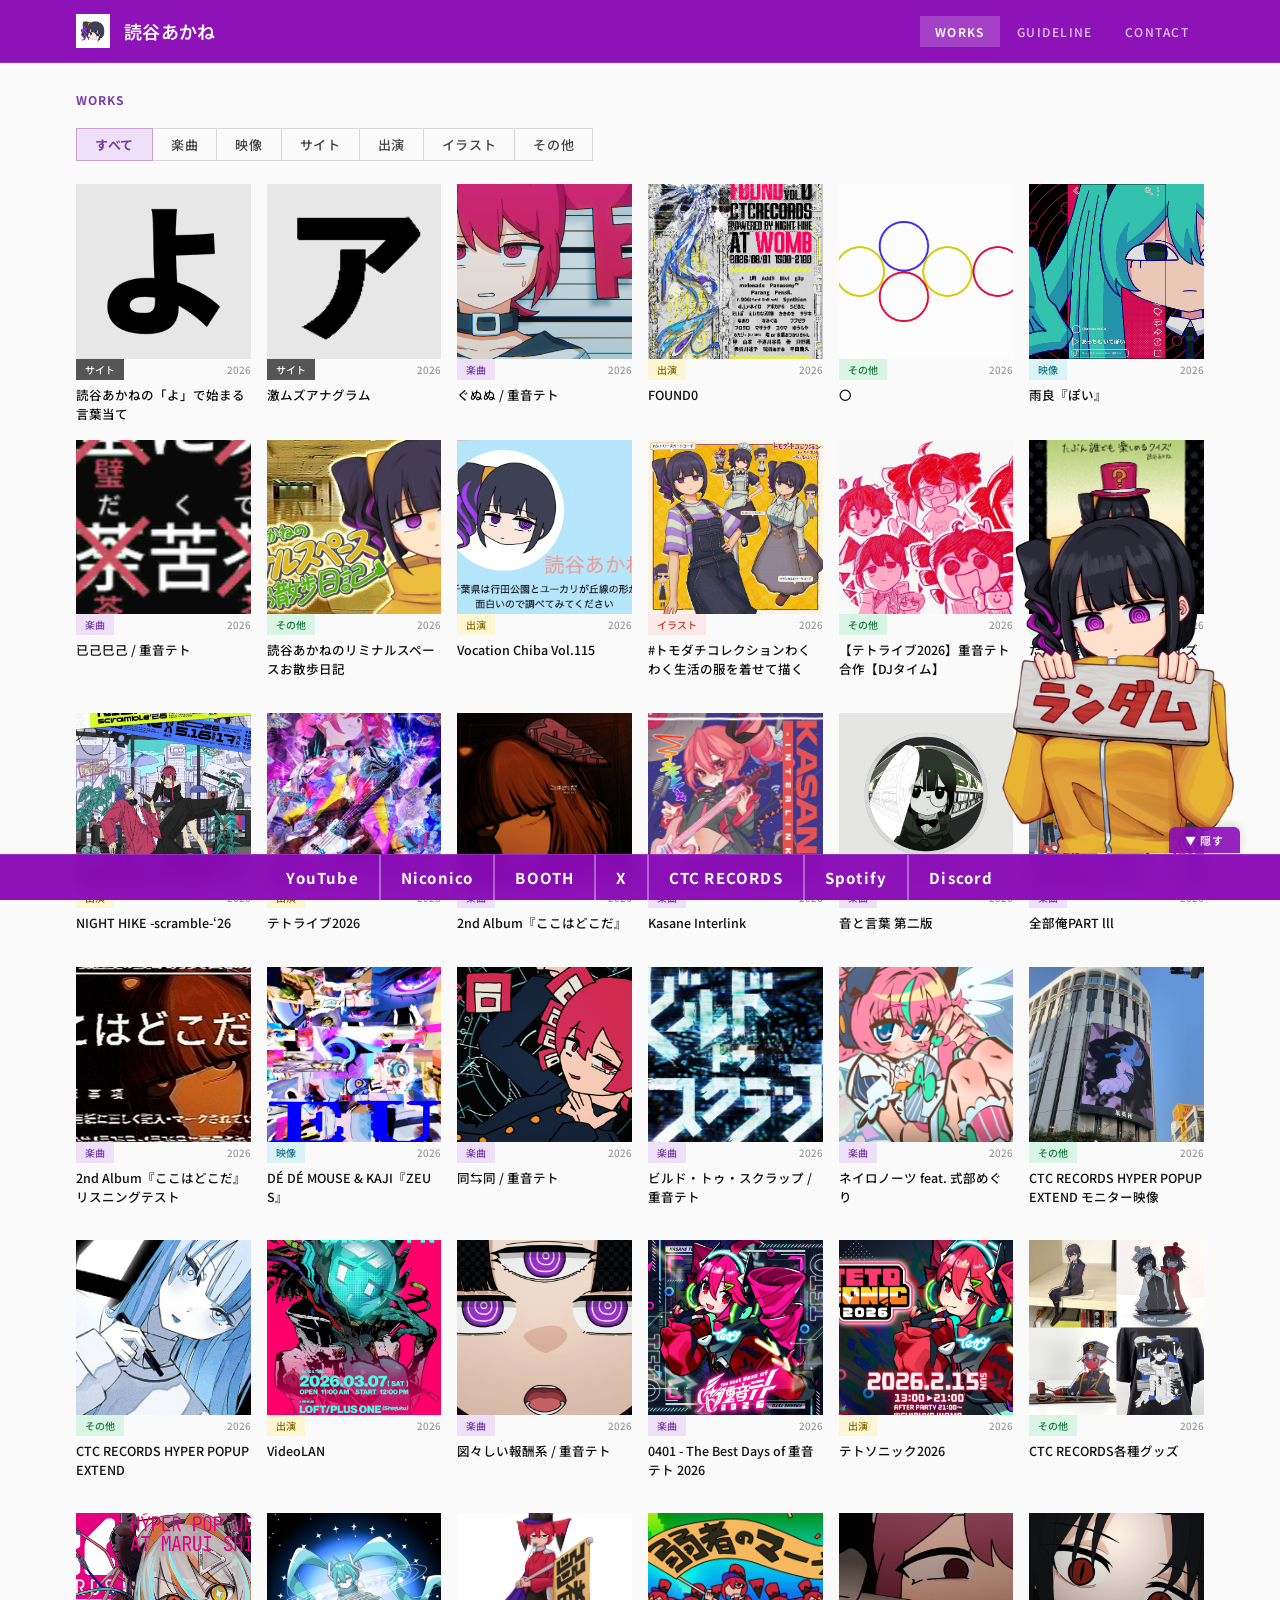
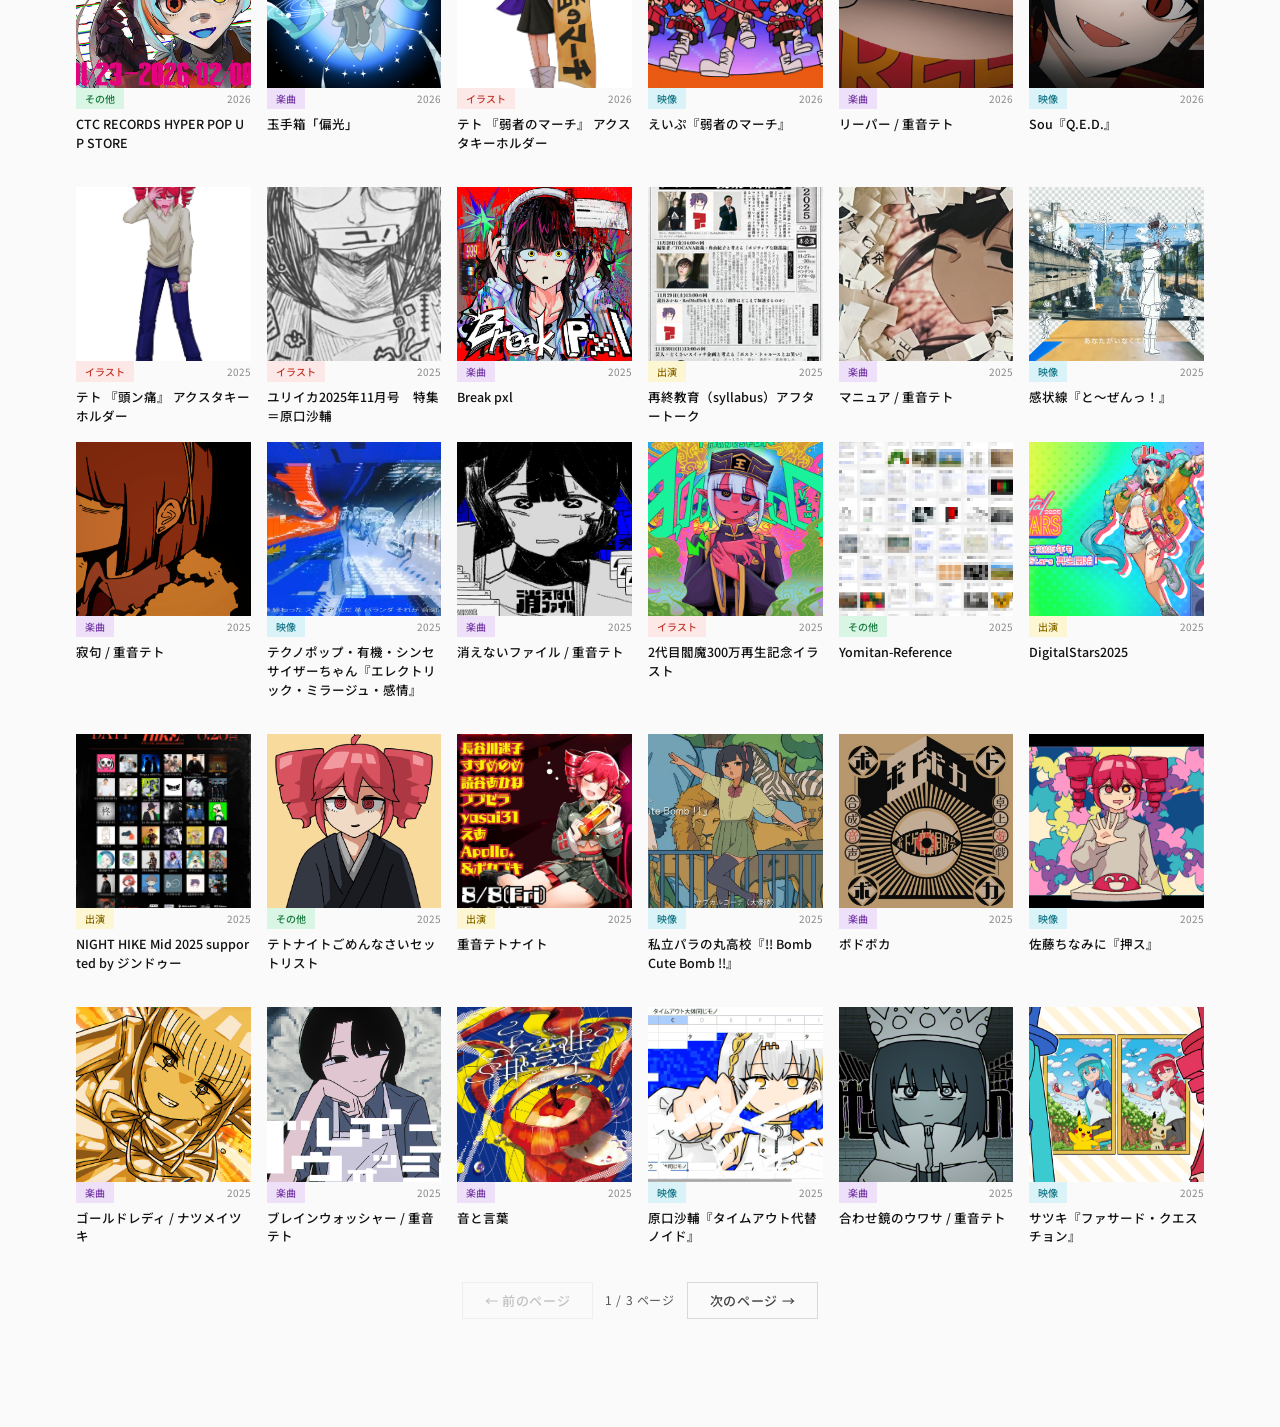
==== index.html @ 0e1380aa "Add files via upload" ====
<!DOCTYPE html>
<html lang="ja">
<head>
  <meta charset="UTF-8">
  <meta name="viewport" content="width=device-width, initial-scale=1.0">
  <title>読谷あかね</title>
  <meta name="description" content="読谷あかねのHPサイト">
  <meta name="theme-color" content="#c9a0d4">
  <!-- OGP -->
  <meta property="og:title" content="読谷あかね">
  <meta property="og:description" content="読谷あかねのHPサイト">
  <meta property="og:image" content="https://yomitanakane.com/images/Icon.png">
  <meta property="og:type" content="website">
  <meta property="og:url" content="https://yomitanakane.com">
  <meta property="og:site_name" content="読谷あかね">
  <!-- Twitter Card -->
  <meta name="twitter:card" content="summary">
  <meta name="twitter:title" content="読谷あかね">
  <meta name="twitter:description" content="読谷あかねのHPサイト">
  <meta name="twitter:image" content="https://yomitanakane.com/images/Icon.png">
  <!-- Favicon -->
  <link rel="icon" type="image/png" href="images/Icon.png">
  <link rel="apple-touch-icon" href="images/Icon.png">
  <link href="https://fonts.googleapis.com/css2?family=Noto+Sans+JP:wght@300;400;500;700&display=swap" rel="stylesheet">
  <style>
    :root {
      --bg: #fafafa;
      --fg: #111111;
      --mid: #555;
      --soft: #d8d8d8;
      --accent: #c9a0d4;
      --tag-bg: #ede0f8;
      --tag-fg: #7a3ea8;
      /* タグ色：音楽系 */
      --tag-music-bg: #daf3f8;
      --tag-music-fg: #1a7a8a;
      /* タグ色：出演 */
      --tag-appear-bg: #fdf6d3;
      --tag-appear-fg: #8a6b00;
      /* タグ色：その他 */
      --tag-other-bg: #d9f5e3;
      --tag-other-fg: #1a7a40;
      /* タグ色：イラスト */
      --tag-illust-bg: #fde8e8;
      --tag-illust-fg: #c0392b;
      /* タグ色：サイト（暗いグレー） */
      --tag-site-bg: #555555;
      --tag-site-fg: #ffffff;
      --card-w: 160px;
      --nav-h: 62px;
      /* ナビ内の左パディング＋アイコン幅＋gap で「読谷あかね」テキストが始まる位置 */
      --nav-pad: 36px;
      --nav-icon-w: 34px;
      --nav-gap: 14px;
      /* static-page の左インデント = nav-pad + icon + gap */
      --content-indent: calc(var(--nav-pad) + var(--nav-icon-w) + var(--nav-gap));
    }

    *, *::before, *::after { box-sizing: border-box; margin: 0; padding: 0; }
    html { scroll-behavior: smooth; }

    body {
      background: var(--bg);
      color: var(--fg);
      font-family: 'Noto Sans JP', sans-serif;
      font-weight: 400;
      line-height: 1.7;
      overflow-x: hidden;
    }

    /* ========== ナビゲーション ========== */
    nav {
      position: fixed;
      top: 0; left: 0; right: 0;
      background: rgba(138,12,183,0.97);
      backdrop-filter: blur(10px);
      -webkit-backdrop-filter: blur(10px);
      z-index: 300;
      border-bottom: 1px solid rgba(255,255,255,0.12);
    }
    .nav-inner {
      max-width: 1200px;
      margin: 0 auto;
      padding: 0 var(--nav-pad);
      height: var(--nav-h);
      display: flex;
      align-items: center;
      justify-content: space-between;
    }
    .nav-left {
      display: flex;
      align-items: center;
      gap: var(--nav-gap);
    }
    .nav-icon {
      width: var(--nav-icon-w);
      height: var(--nav-icon-w);
      border-radius: 0;
      overflow: hidden;
      background: rgba(255,255,255,0.2);
      display: flex;
      align-items: center;
      justify-content: center;
      flex-shrink: 0;
    }
    .nav-icon img { width: 100%; height: 100%; object-fit: cover; }
    .nav-icon-placeholder { width: 18px; height: 18px; opacity: 0.6; }
    .site-name {
      font-size: 18px;
      font-weight: 600;
      letter-spacing: 0.02em;
      color: #fff;
    }
    .nav-links { display: flex; gap: 2px; }
    .nav-link {
      font-size: 12px;
      font-weight: 500;
      letter-spacing: 0.12em;
      color: rgba(255,255,255,0.75);
      padding: 7px 15px;
      border-radius: 0;
      transition: all 0.2s;
      cursor: pointer;
      background: none;
      border: none;
      font-family: 'Noto Sans JP', sans-serif;
    }
    .nav-link:hover { color: #fff; background: rgba(255,255,255,0.15); }
    .nav-link.active { color: #fff; background: rgba(255,255,255,0.2); font-weight: 600; }

    /* ========== ページ共通 ========== */
    .page {
      display: none;
      opacity: 0;
      transform: translateY(10px);
      transition: opacity 0.3s ease, transform 0.3s ease;
    }
    .page.active { display: block; }
    .page.visible { opacity: 1; transform: translateY(0); }

    /* ========== ヘッダー ========== */
    header {
      padding: calc(var(--nav-h) + 34px) var(--nav-pad) 0;
      max-width: 1200px;
      margin: 0 auto;
      opacity: 0;
      animation: fadeUp 0.7s ease 0.1s forwards;
    }

    /* ========== SNSリンク固定フッター ========== */
    .social-footer {
      position: fixed;
      bottom: 0; left: 0; right: 0;
      z-index: 400;
      background: rgba(138,12,183,0.97);
      backdrop-filter: blur(8px);
      -webkit-backdrop-filter: blur(8px);
      border-top: 1px solid rgba(255,255,255,0.12);
      display: flex;
      align-items: stretch;
      justify-content: center;
      flex-wrap: wrap;
      min-height: 42px;
    }
    .social-link {
      position: relative;
      display: flex;
      align-items: center;
      font-size: 15px;
      font-weight: 700;
      letter-spacing: 0.08em;
      color: #fff;
      text-decoration: none;
      padding: 10px 20px;
      transition: background 0.15s, color 0.15s;
      border-right: 2px solid rgba(255,255,255,0.35);
      white-space: nowrap;
    }
    .social-link:last-child { border-right: none; }
    .social-link:hover {
      background: var(--tag-fg);
      color: #fff;
    }

    /* SNSツールチップ（上向き） */
    .social-link .sns-tooltip {
      position: absolute;
      bottom: calc(100% + 6px);
      left: 50%;
      transform: translateX(-50%);
      background: #111;
      color: #fff;
      font-size: 11px;
      font-weight: 400;
      letter-spacing: 0.04em;
      white-space: nowrap;
      padding: 5px 10px;
      border-radius: 0;
      pointer-events: none;
      opacity: 0;
      transition: opacity 0.15s;
      z-index: 600;
      line-height: 1.5;
      text-align: center;
    }
    .social-link:hover .sns-tooltip { opacity: 1; }

    /* ========== メイン ========== */
    main {
      max-width: 1200px;
      margin: 0 auto;
      padding: calc(var(--nav-h) + 28px) var(--nav-pad) 100px;
    }

    /* ========== WORKSラベル ========== */
    .works-label {
      font-size: 12px;
      font-weight: 700;
      letter-spacing: 0.08em;
      color: var(--tag-fg);
      margin-bottom: 18px;
      opacity: 0;
      animation: fadeUp 0.35s ease 0.05s forwards;
    }

    /* ========== フィルター ========== */
    .filter-bar {
      display: flex;
      margin-bottom: 24px;
      flex-wrap: wrap;
      opacity: 0;
      animation: fadeUp 0.35s ease 0.12s forwards;
    }
    .filter-btn {
      font-family: 'Noto Sans JP', sans-serif;
      font-size: 13px;
      font-weight: 500;
      letter-spacing: 0.05em;
      padding: 6px 18px;
      border-radius: 0;
      border: 1px solid var(--soft);
      /* 隣接ボタンと枠線を1pxで共有してくっつける */
      margin: 0 -1px -1px 0;
      position: relative;
      background: transparent;
      color: #444;
      cursor: pointer;
      transition: all 0.2s;
    }
    .filter-btn:hover { border-color: var(--accent); color: var(--fg); z-index: 1; }
    .filter-btn.active {
      background: var(--tag-bg);
      border-color: var(--accent);
      color: var(--tag-fg);
      font-weight: 700;
      z-index: 1;
    }

    /* ========== グリッド ========== */
    .works-grid {
      display: grid;
      grid-template-columns: repeat(auto-fill, minmax(var(--card-w), 1fr));
      gap: 16px;
    }

    /* ========== カード ========== */
    .work-card {
      display: flex;
      flex-direction: column;
      text-decoration: none;
      color: inherit;
      cursor: pointer;
      position: relative;
      opacity: 0;
      animation: cardFadeUp 0.35s ease forwards;
    }
    @keyframes cardFadeUp {
      from { opacity: 0; transform: translateY(10px); }
      to   { opacity: 1; transform: translateY(0); }
    }
    .thumb-wrap {
      border-radius: 0;
      overflow: hidden;
      aspect-ratio: 1 / 1;
      position: relative;
      background: #ede9f2;
      /* 下端・左端を固定して拡大し、直下のタグとの接点がずれないようにする */
      transform-origin: bottom left;
      transition: transform 0.3s cubic-bezier(0.34,1.56,0.64,1);
    }
    .work-card:hover .thumb-wrap {
      transform: scale(1.02);
    }
    .thumb-img { position: absolute; inset: 0; width: 100%; height: 100%; object-fit: cover; }
    .thumb-placeholder { position: absolute; inset: 0; display: flex; align-items: center; justify-content: center; }
    .thumb-placeholder svg { width: 22px; height: 22px; opacity: 0.2; }

    .c1{background:#f0eaf6;} .c2{background:#eaf0f5;} .c3{background:#f5f0ea;}
    .c4{background:#eaf5ee;} .c5{background:#f5eaee;} .c6{background:#eaeaf5;}

    .work-info { padding: 0; }
    .work-title {
      font-size: 12.5px;
      font-weight: 500;
      color: var(--fg);
      white-space: normal;
      overflow: visible;
      word-break: break-all;
      overflow-wrap: break-word;
      line-height: 1.5;
      margin-top: 6px;
    }
    .work-bottom { display: flex; align-items: center; justify-content: space-between; }
    .work-tag {
      font-size: 10px;
      font-weight: 500;
      color: var(--tag-fg);
      background: var(--tag-bg);
      padding: 2px 9px;
      border-radius: 0;
    }
    .work-year { font-size: 10px; color: #888; }

    /* タグ別カラー */
    .work-tag[data-tag="映像"] { color: var(--tag-music-fg); background: var(--tag-music-bg); }
    .work-tag[data-tag="出演"] { color: var(--tag-appear-fg); background: var(--tag-appear-bg); }
    .work-tag[data-tag="その他"] { color: var(--tag-other-fg); background: var(--tag-other-bg); }
    .work-tag[data-tag="イラスト"] { color: var(--tag-illust-fg); background: var(--tag-illust-bg); }
    .work-tag[data-tag="サイト"] { color: var(--tag-site-fg); background: var(--tag-site-bg); }

    /* フィルターボタンホバー */
    .filter-btn[data-filter="楽曲"]:hover { border-color: var(--accent); color: var(--tag-fg); }
    .filter-btn[data-filter="映像"]:hover { border-color: #7bd0de; color: var(--tag-music-fg); }
    .filter-btn[data-filter="出演"]:hover { border-color: #e0c840; color: var(--tag-appear-fg); }
    .filter-btn[data-filter="その他"]:hover { border-color: #5fc878; color: var(--tag-other-fg); }
    .filter-btn[data-filter="イラスト"]:hover { border-color: #e57373; color: var(--tag-illust-fg); }
    .filter-btn[data-filter="サイト"]:hover { border-color: var(--tag-site-bg); color: var(--tag-site-bg); }

    /* フィルターボタンアクティブ */
    .filter-btn.active[data-filter="映像"] { background: var(--tag-music-bg); border-color: #7bd0de; color: var(--tag-music-fg); }
    .filter-btn.active[data-filter="出演"] { background: var(--tag-appear-bg); border-color: #e0c840; color: var(--tag-appear-fg); }
    .filter-btn.active[data-filter="その他"] { background: var(--tag-other-bg); border-color: #5fc878; color: var(--tag-other-fg); }
    .filter-btn.active[data-filter="イラスト"] { background: var(--tag-illust-bg); border-color: #e57373; color: var(--tag-illust-fg); }
    .filter-btn.active[data-filter="サイト"] { background: var(--tag-site-bg); border-color: var(--tag-site-bg); color: var(--tag-site-fg); }

    /* ========== 詳細パネル（ホバー） ========== */
    .detail-panel {
      position: fixed;
      z-index: 500;
      width: 280px;
      background: #3a3a3a;
      border-radius: 0;
      padding: 14px 16px;
      pointer-events: none;
      opacity: 0;
      transition: opacity 0.18s ease;
      box-shadow: 0 8px 28px rgba(0,0,0,0.22);
      left: -9999px; top: -9999px;
    }
    .detail-panel.visible { opacity: 1; }
    .detail-section-label { font-size: 9.5px; font-weight: 700; letter-spacing: 0.18em; color: var(--accent); margin-bottom: 4px; margin-top: 10px; text-transform: uppercase; }
    .detail-section-label:first-child { margin-top: 0; }
    .detail-text { font-size: 12px; font-weight: 400; color: rgba(255,255,255,0.88); line-height: 1.65; }

    /* ========== カード内ホバー詳細 ========== */
    .card-detail-box {
      font-size: 11px; color: #fff; background: #2e2e2e; border-radius: 0; padding: 8px 10px 10px; line-height: 1.6;
      opacity: 0; max-height: 0; overflow: hidden; transition: opacity 0.2s ease, max-height 0.2s ease, padding 0.2s ease; text-align: left;
    }
    .work-card:hover .card-detail-box { opacity: 1; max-height: 200px; padding: 8px 10px 10px; }
    .card-detail-box .cdl { font-size: 9px; font-weight: 700; letter-spacing: 0.18em; color: var(--accent); text-transform: uppercase; margin-bottom: 2px; margin-top: 7px; }
    .card-detail-box .cdl:first-child { margin-top: 0; }
    .card-detail-box .cdt { font-size: 11px; color: rgba(255,255,255,0.85); }

    .static-page {
      max-width: 1200px; margin: 0 auto; padding: calc(var(--nav-h) + 34px) var(--nav-pad) 100px var(--content-indent);
    }
    #contact-content { padding-bottom: 280px; }
    .static-page h2 { font-size: 12px; font-weight: 700; letter-spacing: 0.08em; color: var(--tag-fg); margin-bottom: 36px; }
    #guideline-content > h2 { margin-bottom: 16px; }
    .static-page p { font-size: 15px; font-weight: 400; line-height: 1.65; color: var(--fg); margin-bottom: 10px; }
    .static-page a { color: var(--tag-fg); text-decoration: none; border-bottom: 1px solid var(--accent); transition: opacity 0.2s; }
    .static-page a:hover { opacity: 0.7; }
    .contact-row { display: flex; align-items: baseline; gap: 20px; margin-bottom: 12px; }
    .contact-row.profile-line { margin-bottom: 3px; }
    .contact-label { font-size: 12px; font-weight: 600; letter-spacing: 0.1em; color: var(--mid); min-width: 72px; }
    .contact-value { font-size: 15px; font-weight: 400; color: var(--fg); }
    .contact-note {
      font-size: 11.5px;
      font-weight: 400;
      line-height: 1.6;
      color: var(--mid);
      margin: -6px 0 0 92px;
    }

    /* ========== CONTACT 四角枠ボックス ========== */
    .contact-box {
      border: 1px solid var(--soft);
      background: #fff;
      margin-bottom: 28px;
    }
    .contact-box-body { padding: 22px 24px; }
    .contact-box-body .contact-row:last-child,
    .contact-box-body .contact-note:last-child { margin-bottom: 0; }

    /* ========== CONTACT インフォ・アコーディオン（ボックス下部に接続） ========== */
    .contact-info-accordion { display: flex; flex-direction: column; }
    .contact-info-details { border-top: 1px solid var(--soft); }
    .contact-info-summary {
      display: flex;
      align-items: center;
      justify-content: space-between;
      width: 100%;
      font-family: 'Noto Sans JP', sans-serif;
      font-size: 12px;
      font-weight: 600;
      letter-spacing: 0.02em;
      color: var(--tag-fg);
      background: var(--tag-bg);
      padding: 11px 24px;
      cursor: pointer;
      user-select: none;
      list-style: none;
      transition: background 0.15s, color 0.15s;
    }
    .contact-info-summary::-webkit-details-marker { display: none; }
    .contact-info-summary::after {
      content: "▼";
      font-size: 9px;
      margin-left: 12px;
      flex-shrink: 0;
      transition: transform 0.2s;
    }
    .contact-info-details[open] .contact-info-summary::after { transform: rotate(180deg); }
    .contact-info-summary:hover { background: var(--accent); color: #fff; }
    .contact-info-body {
      font-size: 13.5px;
      font-weight: 400;
      line-height: 1.8;
      color: var(--fg);
      padding: 16px 24px;
      background: #faf7fd;
    }

    /* ========== ページネーション ========== */
    .pagination { display: flex; justify-content: center; align-items: center; gap: 12px; margin-top: 36px; padding-bottom: 8px; opacity: 0; transition: opacity 0.3s ease; }
    .pagination.visible { opacity: 1; }
    .page-btn { font-family: 'Noto Sans JP', sans-serif; font-size: 13px; font-weight: 500; letter-spacing: 0.05em; padding: 8px 22px; border-radius: 0; border: 1px solid var(--soft); background: transparent; color: #444; cursor: pointer; transition: all 0.2s; }
    .page-btn:hover { border-color: var(--accent); color: var(--fg); background: var(--tag-bg); }
    .page-btn:disabled { opacity: 0.3; cursor: default; pointer-events: none; }
    .page-btn.current { background: var(--tag-bg); border-color: var(--accent); color: var(--tag-fg); font-weight: 700; }
    .page-info { font-size: 12px; color: var(--mid); letter-spacing: 0.05em; }

    /* ========== ガイドライン専用スタイル ========== */
    .gl-hero-text { font-size: 28px; font-weight: 700; line-height: 1.5; color: var(--fg); margin-bottom: 6px; }
    .gl-section { margin-bottom: 28px; }
    .gl-section.gl-box {
      border: 1px solid var(--soft);
      background: #fff;
      padding: 22px 24px;
    }
    .gl-heading { font-size: 16px; font-weight: 700; letter-spacing: 0.04em; color: var(--tag-fg); margin-bottom: 14px; padding-bottom: 8px; border-bottom: 1px solid var(--soft); }
    .gl-body { font-size: 14.5px; font-weight: 400; line-height: 1.65; color: var(--fg); margin-bottom: 6px; }
    .gl-body a { color: var(--tag-fg); text-decoration: none; border-bottom: 1px solid var(--accent); transition: opacity 0.2s; }
    .gl-body a:hover { opacity: 0.7; }
    .gl-forbidden { list-style: none; padding: 0; margin: 0; }
    .gl-forbidden li { font-size: 14.5px; line-height: 1.65; color: var(--fg); padding-left: 1.2em; position: relative; }
    .gl-forbidden li::before { content: "·"; position: absolute; left: 0; color: var(--accent); font-weight: 700; }
    .gl-hashtag-row { display: flex; align-items: center; gap: 10px; margin-top: 14px; flex-wrap: wrap; }
    .gl-tag-chip { display: inline-flex; align-items: center; gap: 6px; background: var(--tag-bg); color: var(--tag-fg); font-size: 13px; font-weight: 600; letter-spacing: 0.04em; padding: 6px 14px; border-radius: 0; text-decoration: none; transition: opacity 0.2s, transform 0.2s; }
    .gl-tag-chip:hover { opacity: 0.8; transform: translateY(-1px); }

    /* Q&A アコーディオン */
    .qa-list { display: flex; flex-direction: column; border: 1px solid var(--soft); }
    .qa-item { border-top: 1px solid var(--soft); }
    .qa-item:first-child { border-top: none; }
    .qa-question { width: 100%; text-align: left; background: none; border: none; font-family: 'Noto Sans JP', sans-serif; font-size: 14px; font-weight: 500; color: var(--fg); padding: 14px 16px; cursor: pointer; display: flex; align-items: flex-start; gap: 10px; transition: background 0.15s; line-height: 1.6; }
    .qa-question:hover { background: #f2ecf8; }
    .qa-question .qa-q-label { font-size: 11px; font-weight: 700; letter-spacing: 0.1em; color: var(--tag-fg); background: var(--tag-bg); padding: 2px 7px; border-radius: 0; flex-shrink: 0; margin-top: 2px; }
    .qa-question .qa-chevron { margin-left: auto; flex-shrink: 0; transition: transform 0.25s ease; color: var(--accent); margin-top: 3px; }
    .qa-item.open .qa-chevron { transform: rotate(180deg); }
    .qa-answer { max-height: 0; overflow: hidden; transition: max-height 0.3s ease, padding 0.25s ease; padding: 0 16px 0 44px; font-size: 14px; line-height: 1.7; color: var(--mid); background: #faf7fd; }
    .qa-item.open .qa-answer { max-height: 200px; padding: 12px 16px 16px 44px; }

    /* ========== アニメーション ========== */
    @keyframes fadeUp {
      from { opacity: 0; transform: translateY(14px); }
      to   { opacity: 1; transform: translateY(0); }
    }

    /* ========== マスコット設計（縮小時も常にバー上に下揃え吸着固定） ========== */
    .mascot-wrap {
      position: fixed;
      right: clamp(10px, 3.5vw, 40px);
      z-index: 350;
      display: flex;
      flex-direction: column;
      align-items: flex-end;
      justify-content: flex-end; /* コンテナ全体を常に下揃えに固定 */
      pointer-events: none;
    }
    #mascot-random, #mascot-funarc, #mascot-yomitan { bottom: 0; }

    /* トグルボタン：前面レイヤー配置 */
    .mascot-toggle-btn {
      position: absolute;
      bottom: 0;
      right: 0;
      z-index: 370;
      pointer-events: auto;
      background: rgba(138, 12, 183, 0.9);
      color: #fff;
      border: none;
      border-radius: 6px 6px 0 0;
      font-family: 'Noto Sans JP', sans-serif;
      font-size: 11px;
      font-weight: 600;
      letter-spacing: 0.08em;
      padding: 5px 16px;
      cursor: pointer;
      transition: background 0.2s, opacity 0.2s;
      box-shadow: 0 -2px 10px rgba(0,0,0,0.15);
      white-space: nowrap;
    }
    .mascot-toggle-btn:hover { background: rgba(138, 12, 183, 1); }

    /* 画像コンテナ：縦方向も下揃えにし、画像縮小時の下隙間を完全に防ぐ */
    .mascot-img-container {
      pointer-events: none;
      position: relative;
      z-index: 15;
      display: flex;
      align-items: flex-end; /* 内部の画像も常に底面に吸着 */
      justify-content: flex-end;
      margin: 0;
      padding-bottom: 0;
    }
    
    /* 無段階伸縮設計（最小値80px） */
    .mascot-img-container img {
      display: block;
      filter: none !important;
      vertical-align: bottom;
      pointer-events: none;
      
      width: auto;
      height: clamp(80px, 42vh, 480px); 
      max-width: clamp(70px, 28vw, 380px);
      aspect-ratio: auto;
      object-fit: contain;
      object-position: bottom right; /* 縮小時も画像下部がコンテナ底面に密着するよう修正 */
    }

    /* マスコット クリック用オーバーレイ（実描画領域に動的に合わせる） */
    .mascot-click-overlay {
      position: fixed;
      z-index: 355;
      cursor: pointer;
      pointer-events: auto;
      background: transparent;
    }

    /* mascot-body：クリッピングコンテナ */
    .mascot-body {
      overflow: hidden;
      display: flex;
      flex-direction: column;
      align-items: flex-end;
      justify-content: flex-end; /* 下揃えを維持 */
      transition: transform 0.4s cubic-bezier(0.25, 1, 0.5, 1), opacity 0.4s ease; /* スライド移動によるアニメーションに変更 */
      transform: translateY(0);
      opacity: 1;
    }
    
    .mascot-wrap.collapsed .mascot-body {
      animation: none !important; /* 折りたたみ時は既存の入場用キーフレームアニメーションを無効化 */
      transform: translateY(100%); /* 画像ごと下方向へスライドアウトさせる演出に修正 */
      opacity: 0;
    }

    /* 初期入場アニメーション */
    @keyframes mascotSlideUp {
      from { transform: translateY(100%); opacity: 0; }
      to   { transform: translateY(0); opacity: 1; }
    }
    .mascot-body.anim-in {
      animation: mascotSlideUp 0.5s cubic-bezier(0.25, 1, 0.5, 1) forwards;
    }

    /* ========== ランダムシャッフルモーダル（1:1かつ一定サイズに統一） ========== */
    #random-modal {
      display: none;
      position: fixed;
      inset: 0;
      z-index: 800;
      align-items: center;
      justify-content: center;
    }
    #random-modal.open { display: flex; }

    #random-backdrop {
      position: absolute;
      inset: 0;
      background: rgba(0,0,0,0.45);
      backdrop-filter: blur(3px);
      -webkit-backdrop-filter: blur(3px);
      cursor: pointer;
    }

    #random-card-wrap {
      position: relative;
      z-index: 1;
      display: flex;
      flex-direction: column;
      align-items: center;
      gap: 16px;
    }

    #random-card {
      background: #fff;
      border-radius: 0;
      overflow: hidden;
      box-shadow: 0 20px 60px rgba(0,0,0,0.25);
      width: min(340px, 88vw);
      pointer-events: auto;
      opacity: 0;
      transform: scale(0.92);
      transition: opacity 0.2s ease, transform 0.2s ease;
    }
    #random-card.revealed {
      opacity: 1;
      transform: scale(1);
    }

    #random-card-inner {
      display: flex;
      flex-direction: column;
    }
    
    /* 演出中・確定時を問わず、領域全体の縦横比を完全に「1:1」かつ「一定サイズ」に固定 */
    #random-card-thumb {
      width: 100%;
      aspect-ratio: 1 / 1;
      overflow: hidden;
      background: #ede9f2;
      position: relative;
    }
    
    /* 演出中の画像・音符マークもすべて1:1のサイズに強制統一 */
    #random-card-thumb img,
    #random-card-thumb .shuffle-placeholder-box {
      width: 100%;
      height: 100%;
      object-fit: cover; /* 縦横比を崩さずトリミングで1:1にフィット */
      border: none;
      display: block;
    }

    #random-open-badge {
      position: absolute;
      top: 10px;
      left: 10px;
      z-index: 5;
      background: rgba(138,12,183,0.85);
      color: #fff;
      font-size: 12px;
      font-weight: 700;
      letter-spacing: 0.08em;
      padding: 5px 12px;
      border-radius: 0;
      text-decoration: none;
      pointer-events: auto;
      transition: background 0.18s;
    }
    #random-open-badge:hover { background: rgba(138,12,183,1); }

    #random-card-info {
      padding: 14px 16px 16px;
    }
    #random-card-title {
      font-size: 15px;
      font-weight: 600;
      color: var(--fg);
      margin-bottom: 8px;
      line-height: 1.5;
    }
    #random-card-meta {
      display: flex;
      align-items: center;
      justify-content: space-between;
    }
    #random-card-tag {
      display: inline-block;
      font-size: 11px;
      font-weight: 600;
      color: var(--tag-fg);
      background: var(--tag-bg);
      padding: 3px 10px;
      border-radius: 0;
      letter-spacing: 0.05em;
    }

    #random-close-btn {
      background: rgba(255,255,255,0.95);
      border: none;
      border-radius: 0;
      padding: 9px 26px;
      font-family: 'Noto Sans JP', sans-serif;
      font-size: 13px;
      font-weight: 600;
      color: var(--mid);
      cursor: pointer;
      letter-spacing: 0.06em;
      transition: background 0.18s, color 0.18s, opacity 0.2s ease;
      box-shadow: 0 4px 12px rgba(0,0,0,0.15);
      opacity: 0;
      pointer-events: none;
    }
    #random-close-btn.visible {
      opacity: 1;
      pointer-events: auto;
    }
    #random-close-btn:hover { background: #fff; color: var(--fg); }

    /* ========== レスポンシブ一般 ========== */
    @media (max-width: 700px) {
      :root {
        --card-w: 130px;
        --nav-pad: 16px;
        --nav-icon-w: 30px;
        --nav-gap: 10px;
      }
      .site-name { font-size: 15px; }
      .nav-link { padding: 5px 10px; font-size: 11px; }
      .detail-panel { width: 220px; }

      /* ① SNSフッター：スマホ時はスクロール可能 + 下部に env(safe-area-inset-bottom) 分の余白 */
      .social-footer {
        justify-content: flex-start;
        overflow-x: auto;
        flex-wrap: nowrap;
        padding-bottom: env(safe-area-inset-bottom, 0px);
      }
      .social-link { font-size: 12px; padding: 12px 13px; }
      .social-link .sns-tooltip { display: none; }

      /* ② GUIDELINE / CONTACT の static-page をスマホ時に中央寄せ */
      .static-page {
        padding-left: var(--nav-pad);
        padding-right: var(--nav-pad);
      }

      /* ③ 全ページ：スクロール下部の余白をスマホではさらに大きめに */
      main        { padding-bottom: 120px; }
      .static-page { padding-bottom: 120px; }
    }
    /* ========== URLsプルダウン ========== */
    .contact-urls-details { margin-top: 28px; }
    .contact-urls-summary {
      font-size: 12px;
      font-weight: 700;
      letter-spacing: 0.08em;
      color: var(--tag-fg);
      cursor: pointer;
      user-select: none;
      list-style: none;
      display: inline-flex;
      align-items: center;
      gap: 6px;
      padding-bottom: 8px;
      border-bottom: 1px solid var(--soft);
      width: 100%;
    }
    .contact-urls-summary::-webkit-details-marker { display: none; }
    .contact-urls-summary::after {
      content: "▼";
      font-size: 10px;
      margin-left: 6px;
      transition: transform 0.2s;
    }
    details[open] .contact-urls-summary::after { transform: rotate(180deg); }
    .contact-urls-grid {
      display: flex;
      flex-wrap: wrap;
      margin-top: 16px;
    }
    .contact-url-btn {
      display: flex;
      align-items: center;
      justify-content: center;
      position: relative;
      flex: 1 1 auto;
      font-family: 'Noto Sans JP', sans-serif;
      font-size: 13px;
      font-weight: 700;
      letter-spacing: 0.04em;
      color: var(--tag-fg);
      background: var(--tag-bg);
      border: 1px solid var(--accent);
      margin: 0 -1px -1px 0;
      padding: 10px 18px;
      text-decoration: none;
      transition: background 0.15s, color 0.15s;
      white-space: nowrap;
    }
    .contact-url-btn:hover {
      background: var(--tag-fg);
      border-color: var(--tag-fg);
      color: #fff;
      z-index: 1;
    }
    .contact-log-list {
      margin-top: 16px;
      display: flex;
      flex-direction: column;
      gap: 8px;
    }
    .contact-log-row {
      display: flex;
      gap: 20px;
      font-size: 13px;
      line-height: 1.6;
    }
    .contact-log-date {
      color: var(--mid);
      white-space: nowrap;
      font-size: 12px;
      letter-spacing: 0.04em;
      padding-top: 1px;
      min-width: 90px;
    }
    .contact-log-text {
      color: var(--fg);
    }

    /* ========== 右クリック防止 ========== */
    img { -webkit-user-drag: none; user-select: none; }
  </style>
</head>
<body>

  <nav>
    <div class="nav-inner">
      <a class="nav-left" href="https://www.youtube.com/@yomitanakane" target="_blank" rel="noopener" style="text-decoration:none; display:flex; align-items:center; gap:var(--nav-gap);">
        <div class="nav-icon">
          <img src="images/Icon.png" alt="アイコン"
            onerror="this.style.display='none'; this.nextElementSibling.style.display='block';">
          <svg class="nav-icon-placeholder" style="display:none" viewBox="0 0 24 24" fill="none" stroke="#bbb" stroke-width="1.5">
            <circle cx="12" cy="8" r="4"/><path d="M4 20c0-4 3.6-7 8-7s8 3 8 7"/>
          </svg>
        </div>
        <span class="site-name">読谷あかね</span>
      </a>
      <div class="nav-links">
        <button class="nav-link active" data-page="works">WORKS</button>
        <button class="nav-link" data-page="guideline">GUIDELINE</button>
        <button class="nav-link" data-page="contact">CONTACT</button>
      </div>
    </div>
  </nav>

  <div class="page active" id="page-works">
    <main>
      <div class="works-label">WORKS</div>
      <div class="filter-bar" id="filterBar">
        <button class="filter-btn active" data-filter="all">すべて</button>
        <button class="filter-btn" data-filter="楽曲">楽曲</button>
        <button class="filter-btn" data-filter="映像">映像</button>
        <button class="filter-btn" data-filter="サイト">サイト</button>
        <button class="filter-btn" data-filter="出演">出演</button>
        <button class="filter-btn" data-filter="イラスト">イラスト</button>
        <button class="filter-btn" data-filter="その他">その他</button>
      </div>
      <div class="works-grid" id="worksGrid"></div>
      <div class="pagination" id="pagination">
        <button class="page-btn" id="prevBtn">← 前のページ</button>
        <span class="page-info" id="pageInfo"></span>
        <button class="page-btn" id="nextBtn">次のページ →</button>
      </div>
    </main>
  </div>

  <div class="page" id="page-guideline">
    <div class="static-page" id="guideline-content">
      <h2>GUIDELINE</h2>
    </div>
  </div>

  <div class="page" id="page-contact">
    <div class="static-page" id="contact-content">
      <h2>CONTACT</h2>
    </div>
  </div>

  <div class="detail-panel" id="detailPanel"></div>

  <div class="mascot-wrap" id="mascot-random">
    <button class="mascot-toggle-btn" id="random-toggle-btn" aria-label="表示切替">▼ 隠す</button>
    <div class="mascot-body" id="random-body">
      <div class="mascot-img-container" id="random-img-container">
        <img src="Design/Random.png" alt="ランダム" id="random-mascot-img" draggable="false">
      </div>
    </div>
  </div>

  <div class="mascot-wrap" id="mascot-funarc" style="display:none;">
    <button class="mascot-toggle-btn" id="funarc-toggle-btn" aria-label="表示切替">▼ 隠す</button>
    <div class="mascot-body" id="funarc-body">
      <div class="mascot-img-container" id="funarc-img-container">
        <img src="Design/FunArc.png" alt="ふぬあーく" id="funarc-mascot-img" draggable="false">
      </div>
    </div>
  </div>

  <div class="mascot-wrap" id="mascot-yomitan" style="display:none;">
    <button class="mascot-toggle-btn" id="yomitan-toggle-btn" aria-label="表示切替">▼ 隠す</button>
    <div class="mascot-body" id="yomitan-body">
      <div class="mascot-img-container" id="yomitan-img-container">
        <img src="Design/YomitanN.png" alt="読谷N" id="yomitan-mascot-img" draggable="false" style="cursor:default; pointer-events:none;">
      </div>
    </div>
  </div>

  <div id="random-modal" role="dialog" aria-modal="true">
    <div id="random-backdrop"></div>
    <div id="random-card-wrap">
      <div id="random-card">
        <div id="random-card-inner">
          <div id="random-card-thumb">
            <a id="random-open-badge" href="#" target="_blank" rel="noopener">作品を開く ↗</a>
          </div>
          <div id="random-card-info">
            <div id="random-card-title"></div>
            <div id="random-card-meta">
              <span id="random-card-tag"></span>
              <span id="random-card-year" style="font-size:11px;color:#999;"></span>
            </div>
          </div>
        </div>
      </div>
      <button id="random-close-btn">元の画面に戻る</button>
    </div>
  </div>

<script src="URLs.js"></script>
<script src="Log.js"></script>
<script src="content.js"></script>
<script src="works.js"></script>
<script>
/* ---- カード生成 ---- */
function escHtml2(s) {
  return s.replace(/&/g,'&').replace(/</g,'<').replace(/>/g,'>');
}
function buildCard(w, idx, pos) {
  const href = w.ytId ? `https://www.youtube.com/watch?v=${w.ytId}` : (w.url || "#");
  let thumbHTML = '';
  if (w.img) {
    thumbHTML = `<img class="thumb-img" src="${w.img}" alt="${w.title}" data-src="${w.img}" onerror="retryImg(this)">`;
  } else if (w.ytId) {
    const ytThumb = `https://img.youtube.com/vi/${w.ytId}/mqdefault.jpg`;
    thumbHTML = `<img class="thumb-img" src="${ytThumb}" alt="${w.title}" data-src="${ytThumb}" onerror="retryImg(this)">`;
  } else {
    thumbHTML = `<div class="thumb-placeholder ${w.color || 'c1'}">
      <svg viewBox="0 0 24 24" fill="none" stroke="currentColor" stroke-width="1.5"><polygon points="5,3 19,12 5,21"/></svg></div>`;
  }
  const hasDetail = w.detail && (w.detail.detail || w.detail.credit);
  let detailBoxHTML = '';
  if (hasDetail) {
    const d = w.detail;
    let inner = '';
    if (d.detail) inner += `<div class="cdl">DETAIL</div><div class="cdt">${escHtml2(d.detail)}</div>`;
    if (d.credit) inner += `<div class="cdl">CREDIT</div><div class="cdt">${escHtml2(d.credit)}</div>`;
    detailBoxHTML = `<div class="card-detail-box">${inner}</div>`;
  }
  const delay = Math.min(pos || 0, 19) * 20;
  return `
    <a class="work-card" href="${href}" target="_blank" rel="noopener"
       style="animation-delay:${delay}ms"
       data-tag="${w.tag}" data-idx="${idx}" ${hasDetail ? 'data-has-detail="1"' : ''}>
      <div class="thumb-wrap">${thumbHTML}</div>
      <div class="work-info">
        <div class="work-bottom">
          <span class="work-tag" data-tag="${w.tag}">${w.tag}</span>
          <span class="work-year">${w.year}</span>
        </div>
        <div class="work-title">${w.title}</div>
      </div>${detailBoxHTML}
    </a>`;
}

/* ---- 画像読み込みリトライ処理 ---- */
const IMG_MAX_RETRY = 5;
const IMG_RETRY_BASE_MS = 600;
function retryImg(img) {
  const retries = parseInt(img.dataset.retries || '0', 10);
  if (retries < IMG_MAX_RETRY) {
    img.dataset.retries = retries + 1;
    const delay = IMG_RETRY_BASE_MS * Math.pow(1.6, retries);
    setTimeout(() => {
      const src = img.dataset.src || img.src.split('?')[0];
      img.src = src + '?r=' + retries;
    }, delay);
  } else {
    // リトライ上限到達 → プレースホルダーSVGに差し替え（壊れたアイコンを非表示）
    img.onerror = null;
    img.style.display = 'none';
    const placeholder = document.createElement('div');
    placeholder.className = 'thumb-placeholder c1';
    placeholder.innerHTML = '<svg viewBox="0 0 24 24" fill="none" stroke="currentColor" stroke-width="1.5"><polygon points="5,3 19,12 5,21"/></svg>';
    if (img.parentNode) img.parentNode.appendChild(placeholder);
  }
}

const PAGE_SIZE = 60;
let currentFilter = 'all';
let currentPage = 1;

function getFiltered() {
  return currentFilter === 'all'
    ? WORKS.map((w, i) => ({ w, i }))
    : WORKS.map((w, i) => ({ w, i })).filter(x => x.w.tag === currentFilter);
}

function render() {
  const filtered = getFiltered();
  const totalPages = Math.max(1, Math.ceil(filtered.length / PAGE_SIZE));
  if (currentPage > totalPages) currentPage = totalPages;

  const start = (currentPage - 1) * PAGE_SIZE;
  const pageItems = filtered.slice(start, start + PAGE_SIZE);

  const grid = document.getElementById('worksGrid');
  grid.innerHTML = pageItems.map(({ w, i }, pos) => buildCard(w, i, pos)).join('');

  // DOMに追加後、画像ロードを能動的に試みる（エラー時はretryImgが自動リトライ）
  grid.querySelectorAll('img.thumb-img').forEach(img => {
    if (img.complete && img.naturalWidth === 0) {
      retryImg(img);
    }
  });

  const pagination = document.getElementById('pagination');
  const prevBtn = document.getElementById('prevBtn');
  const nextBtn = document.getElementById('nextBtn');
  const pageInfo = document.getElementById('pageInfo');

  if (totalPages <= 1) {
    pagination.classList.remove('visible');
  } else {
    pagination.classList.add('visible');
    prevBtn.disabled = currentPage === 1;
    nextBtn.disabled = currentPage === totalPages;
    pageInfo.textContent = `${currentPage} / ${totalPages} ページ`;
  }
}

document.getElementById('prevBtn').addEventListener('click', () => {
  if (currentPage > 1) {
    currentPage--;
    render();
    hideDetail();
    window.scrollTo({ top: 0, behavior: 'smooth' });
  }
});

document.getElementById('nextBtn').addEventListener('click', () => {
  const totalPages = Math.ceil(getFiltered().length / PAGE_SIZE);
  if (currentPage < totalPages) {
    currentPage++;
    render();
    hideDetail();
    window.scrollTo({ top: 0, behavior: 'smooth' });
  }
});

document.getElementById('filterBar').addEventListener('click', e => {
  const btn = e.target.closest('.filter-btn');
  if (!btn) return;
  document.querySelectorAll('.filter-btn').forEach(b => b.classList.remove('active'));
  btn.classList.add('active');
  currentFilter = btn.dataset.filter;
  currentPage = 1;
  render();
  hideDetail();
});
render();

/* ---- 詳細パネル ---- */
const panel = document.getElementById('detailPanel');
let hideTimer = null;

function escHtml(s) {
  return s.replace(/&/g,'&').replace(/</g,'<').replace(/>/g,'>');
}

function showDetail(work, cardEl) {
  if (!work.detail) return;
  const d = work.detail;
  let html = '';
  if (d.detail) html += `<div class="detail-section-label">Detail</div><div class="detail-text">${escHtml(d.detail)}</div>`;
  if (d.credit) html += `<div class="detail-section-label">Credit</div><div class="detail-text">${escHtml(d.credit)}</div>`;
  if (!html) return;

  panel.innerHTML = html;
  panel.style.left = '-9999px';
  panel.style.top  = '-9999px';
  panel.style.opacity = '0';
  panel.classList.remove('visible');

  const pw = panel.offsetWidth  || 280;
  const ph = panel.offsetHeight || 120;

  const rect = cardEl.getBoundingClientRect();
  const vw   = window.innerWidth;
  const vh   = window.innerHeight;

  let left = rect.left;
  let top  = rect.bottom + 8;

  if (left + pw > vw - 8) left = vw - pw - 8;
  if (left < 8) left = 8;
  if (top + ph > vh - 8) top = rect.top - ph - 8;

  panel.style.left = left + 'px';
  panel.style.top  = top  + 'px';
  panel.classList.add('visible');
}

function hideDetail() {
  panel.classList.remove('visible');
  panel.style.left = '-9999px';
  panel.style.top  = '-9999px';
}

const grid = document.getElementById('worksGrid');
grid.addEventListener('mouseover', e => {
  const card = e.target.closest('[data-has-detail]');
  if (!card) return;
  clearTimeout(hideTimer);
  showDetail(WORKS[parseInt(card.dataset.idx)], card);
});

grid.addEventListener('mouseout', e => {
  const card = e.target.closest('[data-has-detail]');
  if (!card) return;
  if (card.contains(e.relatedTarget)) return;
  hideTimer = setTimeout(hideDetail, 80);
});

document.addEventListener('scroll', hideDetail, { passive: true });

/* ---- ページ切り替え ---- */
document.querySelectorAll('.nav-link').forEach(link => {
  link.addEventListener('click', () => {
    const target = link.dataset.page;
    document.querySelectorAll('.nav-link').forEach(l => l.classList.remove('active'));
    link.classList.add('active');
    document.querySelectorAll('.page').forEach(p => p.classList.remove('active', 'visible'));
    const nextPage = document.getElementById('page-' + target);
    nextPage.classList.add('active');
    requestAnimationFrame(() => requestAnimationFrame(() => nextPage.classList.add('visible')));
    window.scrollTo({ top: 0, behavior: 'smooth' });
    hideDetail();
  });
});

requestAnimationFrame(() => requestAnimationFrame(() => {
  document.querySelector('.page.active').classList.add('visible');
}));

/* ======================================================
   マスコット：フッター高さ連動吸着
   ====================================================== */
function updateMascotBottom() {
  const footer = document.querySelector('.social-footer');
  const h = footer ? footer.offsetHeight : 42;
  ['mascot-random','mascot-funarc','mascot-yomitan'].forEach(id => {
    const el = document.getElementById(id);
    if (el) el.style.bottom = h + 'px';
  });
}
updateMascotBottom();
window.addEventListener('resize', updateMascotBottom);

/* ======================================================
   マスコット：表示・入場制御
   ====================================================== */
function showMascotForPage(pageId) {
  const map = { works: 'mascot-random', guideline: 'mascot-funarc', contact: 'mascot-yomitan' };
  ['mascot-random','mascot-funarc','mascot-yomitan'].forEach(id => {
    document.getElementById(id).style.display = 'none';
  });
  const targetId = map[pageId];
  if (!targetId) return;

  const wrap = document.getElementById(targetId);
  wrap.style.display = 'flex';

  wrap.classList.remove('collapsed');
  const btn = wrap.querySelector('.mascot-toggle-btn');
  if (btn) btn.textContent = '▼ 隠す';

  const bodyEl = wrap.querySelector('.mascot-body');
  bodyEl.classList.remove('anim-in');
  void bodyEl.offsetWidth; 
  bodyEl.classList.add('anim-in');
}

/* ======================================================
   マスコット：トグル制御（隠す/出す）
   ====================================================== */
function setupMascotToggle(wrapId) {
  const wrap  = document.getElementById(wrapId);
  const btn   = wrap.querySelector('.mascot-toggle-btn');
  const body  = wrap.querySelector('.mascot-body');

  btn.addEventListener('click', (e) => {
    e.stopPropagation();
    const isCollapsed = wrap.classList.contains('collapsed');
    if (isCollapsed) {
      wrap.classList.remove('collapsed');
      btn.textContent = '▼ 隠す';
      body.classList.remove('anim-in');
      void body.offsetWidth;
      body.classList.add('anim-in');
    } else {
      wrap.classList.add('collapsed');
      btn.textContent = '▲ 出す';
      body.classList.remove('anim-in'); /* 修正：アニメーション終了状態の固定を解除し、下方向へスライドアウトさせるため */
    }
  });
}
setupMascotToggle('mascot-random');
setupMascotToggle('mascot-funarc');
setupMascotToggle('mascot-yomitan');

document.querySelectorAll('.nav-link').forEach(link => {
  link.addEventListener('click', () => {
    showMascotForPage(link.dataset.page);
  });
});
showMascotForPage('works');

/* ======================================================
   右クリック保存防止
   ====================================================== */
document.addEventListener('contextmenu', function(e) {
  if (e.target.tagName === 'IMG') {
    e.preventDefault();
  }
});

/* ======================================================
   マスコット共通：アルファ判定 + オーバーレイ方式
   img の pointer-events は none のまま。
   実際に描画されている領域（object-fit:contain + object-position:bottom right
   を考慮した矩形）に position:fixed のオーバーレイ div を重ね、
   そこでクリックを受け取る。オーバーレイはリサイズ時も追従する。
   ====================================================== */

/** object-fit:contain + object-position:bottom right の実描画矩形を返す (viewport座標) */
function getRenderedRect(img) {
  const rect   = img.getBoundingClientRect();
  const natW   = img.naturalWidth;
  const natH   = img.naturalHeight;
  if (!natW || !natH || !rect.width || !rect.height) return null;

  const boxW = rect.width;
  const boxH = rect.height;
  const imgRatio = natW / natH;
  const boxRatio = boxW / boxH;

  let rendW, rendH;
  if (imgRatio > boxRatio) {
    rendW = boxW;
    rendH = boxW / imgRatio;
  } else {
    rendH = boxH;
    rendW = boxH * imgRatio;
  }

  // object-position: bottom right → 右下寄せ
  const left = rect.left + (boxW - rendW);
  const top  = rect.top  + (boxH - rendH);
  return { left, top, width: rendW, height: rendH };
}

/** canvasに画像を焼き込んでアルファ判定コンテキストを返す */
function buildAlphaCanvas(img) {
  if (!img || !img.complete || !img.naturalWidth) return null;
  const c = document.createElement('canvas');
  c.width  = img.naturalWidth;
  c.height = img.naturalHeight;
  const ctx = c.getContext('2d', { willReadFrequently: true });
  try { ctx.drawImage(img, 0, 0); } catch(e) { return null; }
  return ctx;
}

/** クリック座標がキャンバス上で不透明かどうかを返す */
function isOpaqueAt(alphaCtx, img, rendRect, clientX, clientY) {
  if (!alphaCtx || !rendRect) return true;
  const rx = (clientX - rendRect.left)  / rendRect.width  * img.naturalWidth;
  const ry = (clientY - rendRect.top)   / rendRect.height * img.naturalHeight;
  if (rx < 0 || ry < 0 || rx >= img.naturalWidth || ry >= img.naturalHeight) return false;
  try {
    return alphaCtx.getImageData(Math.floor(rx), Math.floor(ry), 1, 1).data[3] >= 20;
  } catch(e) { return true; }
}

/**
 * マスコットのクリックオーバーレイをセットアップする。
 * - img の実描画矩形にぴったり重なる div を body に追加
 * - resize / ページ切替時にオーバーレイ位置を再計算
 * - クリック時はアルファ判定してコールバック呼び出し
 */
function setupMascotOverlay(imgId, onOpaquClick) {
  const img = document.getElementById(imgId);
  if (!img) return;

  let alphaCtx = null;

  const overlay = document.createElement('div');
  overlay.className = 'mascot-click-overlay';
  document.body.appendChild(overlay);

  function buildAlpha() {
    alphaCtx = buildAlphaCanvas(img);
  }

  function updateOverlay() {
    // 非表示の場合はオーバーレイも隠す
    const wrap = img.closest('.mascot-wrap');
    const body = img.closest('.mascot-body');
    const isHidden = !wrap
      || getComputedStyle(wrap).display === 'none'
      || wrap.classList.contains('collapsed')
      || (body && getComputedStyle(body).opacity === '0');
    if (isHidden) {
      overlay.style.pointerEvents = 'none';
      overlay.style.display = 'none';
      return;
    }
    const r = getRenderedRect(img);
    if (!r || r.width < 1) {
      overlay.style.pointerEvents = 'none';
      overlay.style.display = 'none';
      return;
    }
    overlay.style.display  = 'block';
    overlay.style.left     = r.left   + 'px';
    overlay.style.top      = r.top    + 'px';
    overlay.style.width    = r.width  + 'px';
    overlay.style.height   = r.height + 'px';
    overlay.style.pointerEvents = 'auto';
  }

  overlay.addEventListener('click', function(e) {
    e.stopPropagation();
    // トグルボタンの領域ならオーバーレイ側では何もしない（ボタン自体に任せる）
    const wrapEl2 = img.closest('.mascot-wrap');
    const btn = wrapEl2 && wrapEl2.querySelector('.mascot-toggle-btn');
    if (btn) {
      const br = btn.getBoundingClientRect();
      if (e.clientX >= br.left && e.clientX <= br.right &&
          e.clientY >= br.top  && e.clientY <= br.bottom) {
        btn.click();
        return;
      }
    }
    const r = getRenderedRect(img);
    if (!isOpaqueAt(alphaCtx, img, r, e.clientX, e.clientY)) return;
    onOpaquClick();
  });

  img.addEventListener('load', () => { buildAlpha(); updateOverlay(); });
  if (img.complete && img.naturalWidth) buildAlpha();
  window.addEventListener('load',   () => { buildAlpha(); updateOverlay(); });
  window.addEventListener('resize', updateOverlay);

  // ページ切替時にもオーバーレイ位置を更新
  document.querySelectorAll('.nav-link').forEach(link => {
    link.addEventListener('click', () => setTimeout(updateOverlay, 50));
  });

  // mascot-body / mascot-wrap のアニメーション・トランジション終了後に更新
  const bodyEl = img.closest('.mascot-body');
  const wrapEl = img.closest('.mascot-wrap');
  if (bodyEl) {
    bodyEl.addEventListener('transitionend', updateOverlay);
    bodyEl.addEventListener('animationend',  updateOverlay);
  }
  if (wrapEl) {
    wrapEl.addEventListener('transitionend', updateOverlay);
    // collapsed クラスや display 変化を即座に検知
    new MutationObserver(updateOverlay).observe(wrapEl, {
      attributes: true, attributeFilter: ['class', 'style']
    });
  }

  // 初期配置
  updateOverlay();
  // レイアウト確定後にも再実行
  requestAnimationFrame(() => requestAnimationFrame(updateOverlay));

  return { updateOverlay };
}

/* ======================================================
   ランダムシャッフルモーダル演出ロジック（YouTube自動取得を廃止、画像固定、1:1サイズ統一）
   ====================================================== */
const rModal    = document.getElementById('random-modal');
const rBackdrop = document.getElementById('random-backdrop');
const rCard     = document.getElementById('random-card');
const rThumb    = document.getElementById('random-card-thumb');
const rTitle    = document.getElementById('random-card-title');
const rTag      = document.getElementById('random-card-tag');
const rYear     = document.getElementById('random-card-year');
const rBadge    = document.getElementById('random-open-badge');
const rCloseBtn = document.getElementById('random-close-btn');

function closeRandomModal() {
  rModal.classList.remove('open');
  rCard.classList.remove('revealed');
  rCloseBtn.classList.remove('visible');
}
if(rBackdrop) rBackdrop.addEventListener('click', closeRandomModal);
if(rCloseBtn) rCloseBtn.addEventListener('click', closeRandomModal);
document.addEventListener('keydown', e => { if (e.key === 'Escape') closeRandomModal(); });

function openRandomModal() {
  if (!WORKS || WORKS.length === 0) return;
  rModal.classList.add('open');
  rCard.classList.add('revealed');
  rCloseBtn.classList.remove('visible');

  function pick() { return WORKS[Math.floor(Math.random() * WORKS.length)]; }

  const FAST_COUNT = 12;   
  const FAST_MS    = 45;   
  const SLOW_DELAYS = [80, 130, 220]; 
  let count = 0;

  function fastPhase() {
    const w = pick();
    updateCardContent(w);
    count++;
    if (count < FAST_COUNT) {
      setTimeout(fastPhase, FAST_MS);
    } else {
      slowPhase(0);
    }
  }

  function slowPhase(i) {
    const w = pick();
    updateCardContent(w);
    if (i >= SLOW_DELAYS.length - 1) {
      setTimeout(() => finalizeRandom(w), SLOW_DELAYS[i]);
    } else {
      setTimeout(() => slowPhase(i + 1), SLOW_DELAYS[i]);
    }
  }

  fastPhase();
}

/* 演出中（シャッフル時）と確定時で共通の表示関数を使用し、YouTubeサムネイルへのすり替えを完全抑止 */
function updateCardContent(work) {
  const badge = document.getElementById('random-open-badge');
  // バッジ(作品を開くリンク)以外の古い画像等を一旦全削除
  Array.from(rThumb.children).forEach(ch => { if (ch !== badge) ch.remove(); });

  /* 修正：画像自体をクリックしても飛べるようリンクURLを定義し、各要素をaタグで包む */
  const href = work.ytId ? `https://www.youtube.com/watch?v=${work.ytId}` : (work.url || '#');

  // YouTubeサムネイルの自動取得はせず、work.img(works.jsに定義されたオリジナル画像)を1:1で最優先表示
  if (work.img) {
    const aLink = document.createElement('a');
    aLink.href = href;
    aLink.target = "_blank";
    aLink.rel = "noopener";
    aLink.style.display = "block";
    aLink.style.width = "100%";
    aLink.style.height = "100%";

    const img = document.createElement('img');
    img.src = work.img;
    img.alt = work.title;
    
    aLink.appendChild(img);
    rThumb.appendChild(aLink);
  } else {
    // 画像が無い場合のフォールバック（音符マーク）も1:1の大きさ・比率を維持
    const aLink = document.createElement('a');
    aLink.href = href;
    aLink.target = "_blank";
    aLink.rel = "noopener";
    aLink.style.display = "block";
    aLink.style.width = "100%";
    aLink.style.height = "100%";

    const div = document.createElement('div');
    div.className = 'shuffle-placeholder-box';
    div.style.cssText = 'background:#ede9f2;display:flex;align-items:center;justify-content:center;font-size:32px;';
    div.textContent = '♪';
    
    aLink.appendChild(div);
    rThumb.appendChild(aLink);
  }

  rTitle.textContent = work.title;
  rYear.textContent  = work.year;

  const tagColors = {
    '映像':    ['var(--tag-music-bg)',  'var(--tag-music-fg)'],
    '出演':    ['var(--tag-appear-bg)', 'var(--tag-appear-fg)'],
    'イラスト':['var(--tag-illust-bg)', 'var(--tag-illust-fg)'],
    'サイト':  ['var(--tag-site-bg)',   'var(--tag-site-fg)'],
    'その他':  ['var(--tag-other-bg)',  'var(--tag-other-fg)'],
  };
  const [bg, fg] = tagColors[work.tag] || ['var(--tag-bg)', 'var(--tag-fg)'];
  rTag.textContent = work.tag;
  rTag.style.background = bg;
  rTag.style.color = fg;
}

function finalizeRandom(work) {
  // 最後に確定した作品のデータをセット
  updateCardContent(work);

  // 作品を開くボタンのジャンプ先を設定
  const href = work.ytId ? `https://www.youtube.com/watch?v=${work.ytId}` : (work.url || '#');
  const badge = document.getElementById('random-open-badge');
  if(badge) badge.href = href;

  // ランダムが確定してから「元の画面に戻る」ボタンを表示
  rCloseBtn.classList.add('visible');
}

/* ======================================================
   Random マスコット：クリック → ランダムモーダル
   FunArc マスコット：クリック → ブログへ遷移
   (openRandomModal 定義後に呼ぶ)
   ====================================================== */
setupMascotOverlay('random-mascot-img', () => openRandomModal());
setupMascotOverlay('funarc-mascot-img', () => {
  window.open('https://yomitanakane.hatenablog.com/entry/about_FUN_ARC', '_blank', 'noopener');
});
</script>

  <footer class="social-footer">
    <a class="social-link" href="https://www.youtube.com/@yomitanakane" target="_blank" rel="noopener">YouTube<span class="sns-tooltip">YouTubeチャンネル</span></a>
    <a class="social-link" href="https://www.nicovideo.jp/user/118174928" target="_blank" rel="noopener">Niconico<span class="sns-tooltip">ニコニコ動画</span></a>
    <a class="social-link" href="https://yomitan-akane.booth.pm/" target="_blank" rel="noopener">BOOTH<span class="sns-tooltip">アルバム等のショップ</span></a>
    <a class="social-link" href="https://x.com/yomitanakane" target="_blank" rel="noopener">X<span class="sns-tooltip">X(Twitter)</span></a>
    <a class="social-link" href="https://ctctyo.com/collections/ctcrecored-popup" target="_blank" rel="noopener">CTC RECORDS<span class="sns-tooltip">公式グッズ</span></a>
    <a class="social-link" href="https://open.spotify.com/intl-ja/artist/6hmC01ibmH7YxREDOvLaqE" target="_blank" rel="noopener">Spotify<span class="sns-tooltip">Spotifyで聴く</span></a>
    <a class="social-link" href="https://discord.gg/bVskVWpy5M" target="_blank" rel="noopener">Discord<span class="sns-tooltip">Discordサーバー</span></a>
  </footer>

</body>
</html>
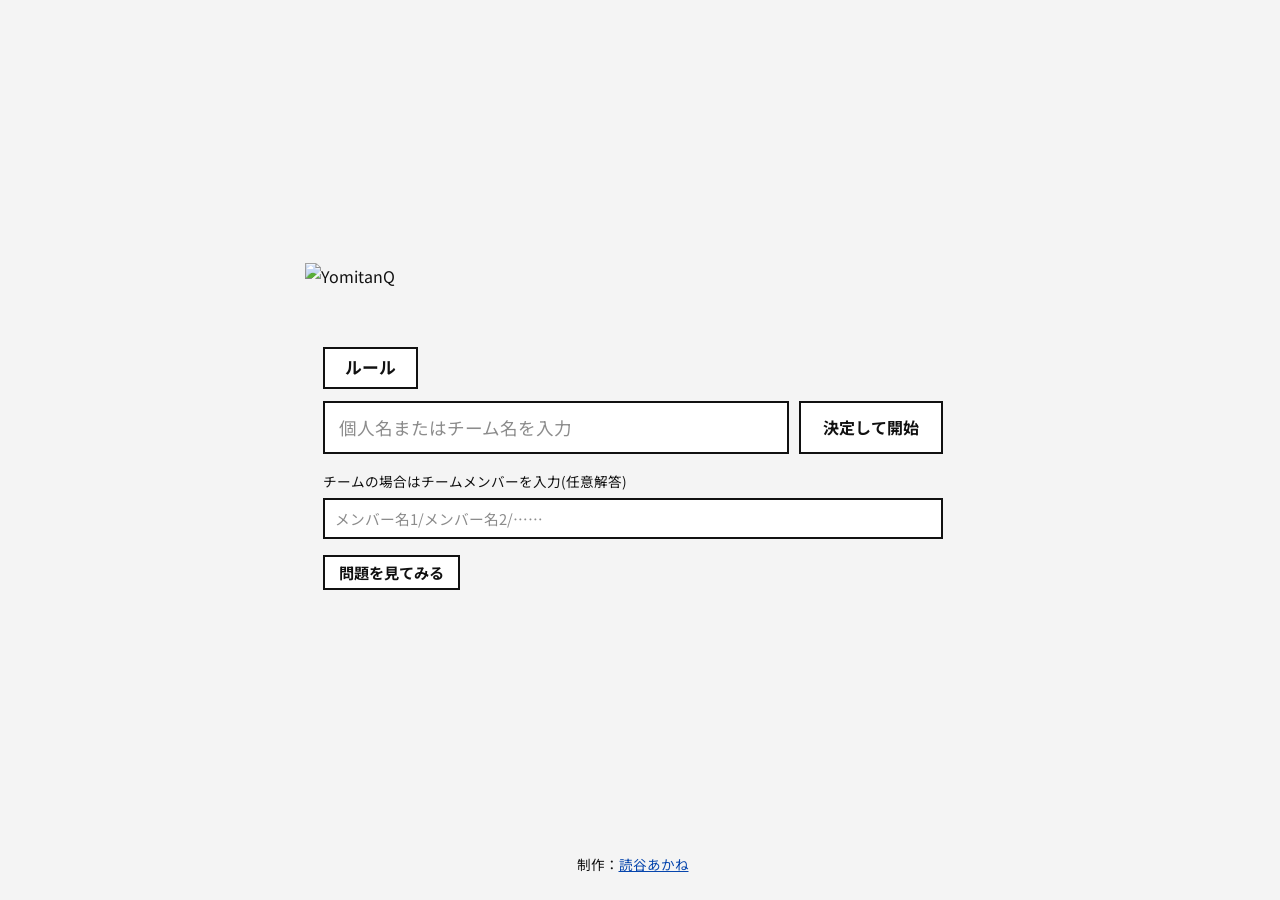
==== commit 9bd54957: "Add files via upload" ====
--- a/index.html
+++ b/index.html
@@ -1,1562 +1 @@
-<!DOCTYPE html>
-<html lang="ja">
-<head>
-  <meta charset="UTF-8">
-  <meta name="viewport" content="width=device-width, initial-scale=1.0">
-  <title>読谷あかね</title>
-  <meta name="description" content="読谷あかねのHPサイト">
-  <meta name="theme-color" content="#c9a0d4">
-  <!-- OGP -->
-  <meta property="og:title" content="読谷あかね">
-  <meta property="og:description" content="読谷あかねのHPサイト">
-  <meta property="og:image" content="https://yomitanakane.com/images/Icon.png">
-  <meta property="og:type" content="website">
-  <meta property="og:url" content="https://yomitanakane.com">
-  <meta property="og:site_name" content="読谷あかね">
-  <!-- Twitter Card -->
-  <meta name="twitter:card" content="summary">
-  <meta name="twitter:title" content="読谷あかね">
-  <meta name="twitter:description" content="読谷あかねのHPサイト">
-  <meta name="twitter:image" content="https://yomitanakane.com/images/Icon.png">
-  <!-- Favicon -->
-  <link rel="icon" type="image/png" href="images/Icon.png">
-  <link rel="apple-touch-icon" href="images/Icon.png">
-  <link href="https://fonts.googleapis.com/css2?family=Noto+Sans+JP:wght@300;400;500;700&display=swap" rel="stylesheet">
-  <style>
-    :root {
-      --bg: #fafafa;
-      --fg: #111111;
-      --mid: #555;
-      --soft: #d8d8d8;
-      --accent: #c9a0d4;
-      --tag-bg: #ede0f8;
-      --tag-fg: #7a3ea8;
-      /* タグ色：音楽系 */
-      --tag-music-bg: #daf3f8;
-      --tag-music-fg: #1a7a8a;
-      /* タグ色：出演 */
-      --tag-appear-bg: #fdf6d3;
-      --tag-appear-fg: #8a6b00;
-      /* タグ色：その他 */
-      --tag-other-bg: #d9f5e3;
-      --tag-other-fg: #1a7a40;
-      /* タグ色：イラスト */
-      --tag-illust-bg: #fde8e8;
-      --tag-illust-fg: #c0392b;
-      /* タグ色：サイト（暗いグレー） */
-      --tag-site-bg: #555555;
-      --tag-site-fg: #ffffff;
-      --card-w: 160px;
-      --nav-h: 62px;
-      /* ナビ内の左パディング＋アイコン幅＋gap で「読谷あかね」テキストが始まる位置 */
-      --nav-pad: 36px;
-      --nav-icon-w: 34px;
-      --nav-gap: 14px;
-      /* static-page の左インデント = nav-pad + icon + gap */
-      --content-indent: calc(var(--nav-pad) + var(--nav-icon-w) + var(--nav-gap));
-    }
-
-    *, *::before, *::after { box-sizing: border-box; margin: 0; padding: 0; }
-    html { scroll-behavior: smooth; }
-
-    body {
-      background: var(--bg);
-      color: var(--fg);
-      font-family: 'Noto Sans JP', sans-serif;
-      font-weight: 400;
-      line-height: 1.7;
-      overflow-x: hidden;
-    }
-
-    /* ========== ナビゲーション ========== */
-    nav {
-      position: fixed;
-      top: 0; left: 0; right: 0;
-      background: rgba(138,12,183,0.97);
-      backdrop-filter: blur(10px);
-      -webkit-backdrop-filter: blur(10px);
-      z-index: 300;
-      border-bottom: 1px solid rgba(255,255,255,0.12);
-    }
-    .nav-inner {
-      max-width: 1200px;
-      margin: 0 auto;
-      padding: 0 var(--nav-pad);
-      height: var(--nav-h);
-      display: flex;
-      align-items: center;
-      justify-content: space-between;
-    }
-    .nav-left {
-      display: flex;
-      align-items: center;
-      gap: var(--nav-gap);
-    }
-    .nav-icon {
-      width: var(--nav-icon-w);
-      height: var(--nav-icon-w);
-      border-radius: 0;
-      overflow: hidden;
-      background: rgba(255,255,255,0.2);
-      display: flex;
-      align-items: center;
-      justify-content: center;
-      flex-shrink: 0;
-    }
-    .nav-icon img { width: 100%; height: 100%; object-fit: cover; }
-    .nav-icon-placeholder { width: 18px; height: 18px; opacity: 0.6; }
-    .site-name {
-      font-size: 18px;
-      font-weight: 600;
-      letter-spacing: 0.02em;
-      color: #fff;
-    }
-    .nav-links { display: flex; gap: 2px; }
-    .nav-link {
-      font-size: 12px;
-      font-weight: 500;
-      letter-spacing: 0.12em;
-      color: rgba(255,255,255,0.75);
-      padding: 7px 15px;
-      border-radius: 0;
-      transition: all 0.2s;
-      cursor: pointer;
-      background: none;
-      border: none;
-      font-family: 'Noto Sans JP', sans-serif;
-    }
-    .nav-link:hover { color: #fff; background: rgba(255,255,255,0.15); }
-    .nav-link.active { color: #fff; background: rgba(255,255,255,0.2); font-weight: 600; }
-
-    /* ========== ページ共通 ========== */
-    .page {
-      display: none;
-      opacity: 0;
-      transform: translateY(10px);
-      transition: opacity 0.3s ease, transform 0.3s ease;
-    }
-    .page.active { display: block; }
-    .page.visible { opacity: 1; transform: translateY(0); }
-
-    /* ========== ヘッダー ========== */
-    header {
-      padding: calc(var(--nav-h) + 34px) var(--nav-pad) 0;
-      max-width: 1200px;
-      margin: 0 auto;
-      opacity: 0;
-      animation: fadeUp 0.7s ease 0.1s forwards;
-    }
-
-    /* ========== SNSリンク固定フッター ========== */
-    .social-footer {
-      position: fixed;
-      bottom: 0; left: 0; right: 0;
-      z-index: 400;
-      background: rgba(138,12,183,0.97);
-      backdrop-filter: blur(8px);
-      -webkit-backdrop-filter: blur(8px);
-      border-top: 1px solid rgba(255,255,255,0.12);
-      display: flex;
-      align-items: stretch;
-      justify-content: center;
-      flex-wrap: wrap;
-      min-height: 42px;
-    }
-    .social-link {
-      position: relative;
-      display: flex;
-      align-items: center;
-      font-size: 15px;
-      font-weight: 700;
-      letter-spacing: 0.08em;
-      color: #fff;
-      text-decoration: none;
-      padding: 10px 20px;
-      transition: background 0.15s, color 0.15s;
-      border-right: 2px solid rgba(255,255,255,0.35);
-      white-space: nowrap;
-    }
-    .social-link:last-child { border-right: none; }
-    .social-link:hover {
-      background: var(--tag-fg);
-      color: #fff;
-    }
-
-    /* SNSツールチップ（上向き） */
-    .social-link .sns-tooltip {
-      position: absolute;
-      bottom: calc(100% + 6px);
-      left: 50%;
-      transform: translateX(-50%);
-      background: #111;
-      color: #fff;
-      font-size: 11px;
-      font-weight: 400;
-      letter-spacing: 0.04em;
-      white-space: nowrap;
-      padding: 5px 10px;
-      border-radius: 0;
-      pointer-events: none;
-      opacity: 0;
-      transition: opacity 0.15s;
-      z-index: 600;
-      line-height: 1.5;
-      text-align: center;
-    }
-    .social-link:hover .sns-tooltip { opacity: 1; }
-
-    /* ========== メイン ========== */
-    main {
-      max-width: 1200px;
-      margin: 0 auto;
-      padding: calc(var(--nav-h) + 28px) var(--nav-pad) 100px;
-    }
-
-    /* ========== WORKSラベル ========== */
-    .works-label {
-      font-size: 12px;
-      font-weight: 700;
-      letter-spacing: 0.08em;
-      color: var(--tag-fg);
-      margin-bottom: 18px;
-      opacity: 0;
-      animation: fadeUp 0.35s ease 0.05s forwards;
-    }
-
-    /* ========== フィルター ========== */
-    .filter-bar {
-      display: flex;
-      margin-bottom: 24px;
-      flex-wrap: wrap;
-      opacity: 0;
-      animation: fadeUp 0.35s ease 0.12s forwards;
-    }
-    .filter-btn {
-      font-family: 'Noto Sans JP', sans-serif;
-      font-size: 13px;
-      font-weight: 500;
-      letter-spacing: 0.05em;
-      padding: 6px 18px;
-      border-radius: 0;
-      border: 1px solid var(--soft);
-      /* 隣接ボタンと枠線を1pxで共有してくっつける */
-      margin: 0 -1px -1px 0;
-      position: relative;
-      background: transparent;
-      color: #444;
-      cursor: pointer;
-      transition: all 0.2s;
-    }
-    .filter-btn:hover { border-color: var(--accent); color: var(--fg); z-index: 1; }
-    .filter-btn.active {
-      background: var(--tag-bg);
-      border-color: var(--accent);
-      color: var(--tag-fg);
-      font-weight: 700;
-      z-index: 1;
-    }
-
-    /* ========== グリッド ========== */
-    .works-grid {
-      display: grid;
-      grid-template-columns: repeat(auto-fill, minmax(var(--card-w), 1fr));
-      gap: 16px;
-    }
-
-    /* ========== カード ========== */
-    .work-card {
-      display: flex;
-      flex-direction: column;
-      text-decoration: none;
-      color: inherit;
-      cursor: pointer;
-      position: relative;
-      opacity: 0;
-      animation: cardFadeUp 0.35s ease forwards;
-    }
-    @keyframes cardFadeUp {
-      from { opacity: 0; transform: translateY(10px); }
-      to   { opacity: 1; transform: translateY(0); }
-    }
-    .thumb-wrap {
-      border-radius: 0;
-      overflow: hidden;
-      aspect-ratio: 1 / 1;
-      position: relative;
-      background: #ede9f2;
-      /* 下端・左端を固定して拡大し、直下のタグとの接点がずれないようにする */
-      transform-origin: bottom left;
-      transition: transform 0.3s cubic-bezier(0.34,1.56,0.64,1);
-    }
-    .work-card:hover .thumb-wrap {
-      transform: scale(1.02);
-    }
-    .thumb-img { position: absolute; inset: 0; width: 100%; height: 100%; object-fit: cover; }
-    .thumb-placeholder { position: absolute; inset: 0; display: flex; align-items: center; justify-content: center; }
-    .thumb-placeholder svg { width: 22px; height: 22px; opacity: 0.2; }
-
-    .c1{background:#f0eaf6;} .c2{background:#eaf0f5;} .c3{background:#f5f0ea;}
-    .c4{background:#eaf5ee;} .c5{background:#f5eaee;} .c6{background:#eaeaf5;}
-
-    .work-info { padding: 0; }
-    .work-title {
-      font-size: 12.5px;
-      font-weight: 500;
-      color: var(--fg);
-      white-space: normal;
-      overflow: visible;
-      word-break: break-all;
-      overflow-wrap: break-word;
-      line-height: 1.5;
-      margin-top: 6px;
-    }
-    .work-bottom { display: flex; align-items: center; justify-content: space-between; }
-    .work-tag {
-      font-size: 10px;
-      font-weight: 500;
-      color: var(--tag-fg);
-      background: var(--tag-bg);
-      padding: 2px 9px;
-      border-radius: 0;
-    }
-    .work-year { font-size: 10px; color: #888; }
-
-    /* タグ別カラー */
-    .work-tag[data-tag="映像"] { color: var(--tag-music-fg); background: var(--tag-music-bg); }
-    .work-tag[data-tag="出演"] { color: var(--tag-appear-fg); background: var(--tag-appear-bg); }
-    .work-tag[data-tag="その他"] { color: var(--tag-other-fg); background: var(--tag-other-bg); }
-    .work-tag[data-tag="イラスト"] { color: var(--tag-illust-fg); background: var(--tag-illust-bg); }
-    .work-tag[data-tag="サイト"] { color: var(--tag-site-fg); background: var(--tag-site-bg); }
-
-    /* フィルターボタンホバー */
-    .filter-btn[data-filter="楽曲"]:hover { border-color: var(--accent); color: var(--tag-fg); }
-    .filter-btn[data-filter="映像"]:hover { border-color: #7bd0de; color: var(--tag-music-fg); }
-    .filter-btn[data-filter="出演"]:hover { border-color: #e0c840; color: var(--tag-appear-fg); }
-    .filter-btn[data-filter="その他"]:hover { border-color: #5fc878; color: var(--tag-other-fg); }
-    .filter-btn[data-filter="イラスト"]:hover { border-color: #e57373; color: var(--tag-illust-fg); }
-    .filter-btn[data-filter="サイト"]:hover { border-color: var(--tag-site-bg); color: var(--tag-site-bg); }
-
-    /* フィルターボタンアクティブ */
-    .filter-btn.active[data-filter="映像"] { background: var(--tag-music-bg); border-color: #7bd0de; color: var(--tag-music-fg); }
-    .filter-btn.active[data-filter="出演"] { background: var(--tag-appear-bg); border-color: #e0c840; color: var(--tag-appear-fg); }
-    .filter-btn.active[data-filter="その他"] { background: var(--tag-other-bg); border-color: #5fc878; color: var(--tag-other-fg); }
-    .filter-btn.active[data-filter="イラスト"] { background: var(--tag-illust-bg); border-color: #e57373; color: var(--tag-illust-fg); }
-    .filter-btn.active[data-filter="サイト"] { background: var(--tag-site-bg); border-color: var(--tag-site-bg); color: var(--tag-site-fg); }
-
-    /* ========== 詳細パネル（ホバー） ========== */
-    .detail-panel {
-      position: fixed;
-      z-index: 500;
-      width: 280px;
-      background: #3a3a3a;
-      border-radius: 0;
-      padding: 14px 16px;
-      pointer-events: none;
-      opacity: 0;
-      transition: opacity 0.18s ease;
-      box-shadow: 0 8px 28px rgba(0,0,0,0.22);
-      left: -9999px; top: -9999px;
-    }
-    .detail-panel.visible { opacity: 1; }
-    .detail-section-label { font-size: 9.5px; font-weight: 700; letter-spacing: 0.18em; color: var(--accent); margin-bottom: 4px; margin-top: 10px; text-transform: uppercase; }
-    .detail-section-label:first-child { margin-top: 0; }
-    .detail-text { font-size: 12px; font-weight: 400; color: rgba(255,255,255,0.88); line-height: 1.65; }
-
-    /* ========== カード内ホバー詳細 ========== */
-    .card-detail-box {
-      font-size: 11px; color: #fff; background: #2e2e2e; border-radius: 0; padding: 8px 10px 10px; line-height: 1.6;
-      opacity: 0; max-height: 0; overflow: hidden; transition: opacity 0.2s ease, max-height 0.2s ease, padding 0.2s ease; text-align: left;
-    }
-    .work-card:hover .card-detail-box { opacity: 1; max-height: 200px; padding: 8px 10px 10px; }
-    .card-detail-box .cdl { font-size: 9px; font-weight: 700; letter-spacing: 0.18em; color: var(--accent); text-transform: uppercase; margin-bottom: 2px; margin-top: 7px; }
-    .card-detail-box .cdl:first-child { margin-top: 0; }
-    .card-detail-box .cdt { font-size: 11px; color: rgba(255,255,255,0.85); }
-
-    .static-page {
-      max-width: 1200px; margin: 0 auto; padding: calc(var(--nav-h) + 34px) var(--nav-pad) 100px var(--content-indent);
-    }
-    #contact-content { padding-bottom: 280px; }
-    .static-page h2 { font-size: 12px; font-weight: 700; letter-spacing: 0.08em; color: var(--tag-fg); margin-bottom: 36px; }
-    #guideline-content > h2 { margin-bottom: 16px; }
-    .static-page p { font-size: 15px; font-weight: 400; line-height: 1.65; color: var(--fg); margin-bottom: 10px; }
-    .static-page a { color: var(--tag-fg); text-decoration: none; border-bottom: 1px solid var(--accent); transition: opacity 0.2s; }
-    .static-page a:hover { opacity: 0.7; }
-    .contact-row { display: flex; align-items: baseline; gap: 20px; margin-bottom: 12px; }
-    .contact-row.profile-line { margin-bottom: 3px; }
-    .contact-label { font-size: 12px; font-weight: 600; letter-spacing: 0.1em; color: var(--mid); min-width: 72px; }
-    .contact-value { font-size: 15px; font-weight: 400; color: var(--fg); }
-    .contact-note {
-      font-size: 11.5px;
-      font-weight: 400;
-      line-height: 1.6;
-      color: var(--mid);
-      margin: -6px 0 0 92px;
-    }
-
-    /* ========== CONTACT 四角枠ボックス ========== */
-    .contact-box {
-      border: 1px solid var(--soft);
-      background: #fff;
-      margin-bottom: 28px;
-    }
-    .contact-box-body { padding: 22px 24px; }
-    .contact-box-body .contact-row:last-child,
-    .contact-box-body .contact-note:last-child { margin-bottom: 0; }
-
-    /* ========== CONTACT インフォ・アコーディオン（ボックス下部に接続） ========== */
-    .contact-info-accordion { display: flex; flex-direction: column; }
-    .contact-info-details { border-top: 1px solid var(--soft); }
-    .contact-info-summary {
-      display: flex;
-      align-items: center;
-      justify-content: space-between;
-      width: 100%;
-      font-family: 'Noto Sans JP', sans-serif;
-      font-size: 12px;
-      font-weight: 600;
-      letter-spacing: 0.02em;
-      color: var(--tag-fg);
-      background: var(--tag-bg);
-      padding: 11px 24px;
-      cursor: pointer;
-      user-select: none;
-      list-style: none;
-      transition: background 0.15s, color 0.15s;
-    }
-    .contact-info-summary::-webkit-details-marker { display: none; }
-    .contact-info-summary::after {
-      content: "▼";
-      font-size: 9px;
-      margin-left: 12px;
-      flex-shrink: 0;
-      transition: transform 0.2s;
-    }
-    .contact-info-details[open] .contact-info-summary::after { transform: rotate(180deg); }
-    .contact-info-summary:hover { background: var(--accent); color: #fff; }
-    .contact-info-body {
-      font-size: 13.5px;
-      font-weight: 400;
-      line-height: 1.8;
-      color: var(--fg);
-      padding: 16px 24px;
-      background: #faf7fd;
-    }
-
-    /* ========== ページネーション ========== */
-    .pagination { display: flex; justify-content: center; align-items: center; gap: 12px; margin-top: 36px; padding-bottom: 8px; opacity: 0; transition: opacity 0.3s ease; }
-    .pagination.visible { opacity: 1; }
-    .page-btn { font-family: 'Noto Sans JP', sans-serif; font-size: 13px; font-weight: 500; letter-spacing: 0.05em; padding: 8px 22px; border-radius: 0; border: 1px solid var(--soft); background: transparent; color: #444; cursor: pointer; transition: all 0.2s; }
-    .page-btn:hover { border-color: var(--accent); color: var(--fg); background: var(--tag-bg); }
-    .page-btn:disabled { opacity: 0.3; cursor: default; pointer-events: none; }
-    .page-btn.current { background: var(--tag-bg); border-color: var(--accent); color: var(--tag-fg); font-weight: 700; }
-    .page-info { font-size: 12px; color: var(--mid); letter-spacing: 0.05em; }
-
-    /* ========== ガイドライン専用スタイル ========== */
-    .gl-hero-text { font-size: 28px; font-weight: 700; line-height: 1.5; color: var(--fg); margin-bottom: 6px; }
-    .gl-section { margin-bottom: 28px; }
-    .gl-section.gl-box {
-      border: 1px solid var(--soft);
-      background: #fff;
-      padding: 22px 24px;
-    }
-    .gl-heading { font-size: 16px; font-weight: 700; letter-spacing: 0.04em; color: var(--tag-fg); margin-bottom: 14px; padding-bottom: 8px; border-bottom: 1px solid var(--soft); }
-    .gl-body { font-size: 14.5px; font-weight: 400; line-height: 1.65; color: var(--fg); margin-bottom: 6px; }
-    .gl-body a { color: var(--tag-fg); text-decoration: none; border-bottom: 1px solid var(--accent); transition: opacity 0.2s; }
-    .gl-body a:hover { opacity: 0.7; }
-    .gl-forbidden { list-style: none; padding: 0; margin: 0; }
-    .gl-forbidden li { font-size: 14.5px; line-height: 1.65; color: var(--fg); padding-left: 1.2em; position: relative; }
-    .gl-forbidden li::before { content: "·"; position: absolute; left: 0; color: var(--accent); font-weight: 700; }
-    .gl-hashtag-row { display: flex; align-items: center; gap: 10px; margin-top: 14px; flex-wrap: wrap; }
-    .gl-tag-chip { display: inline-flex; align-items: center; gap: 6px; background: var(--tag-bg); color: var(--tag-fg); font-size: 13px; font-weight: 600; letter-spacing: 0.04em; padding: 6px 14px; border-radius: 0; text-decoration: none; transition: opacity 0.2s, transform 0.2s; }
-    .gl-tag-chip:hover { opacity: 0.8; transform: translateY(-1px); }
-
-    /* Q&A アコーディオン */
-    .qa-list { display: flex; flex-direction: column; border: 1px solid var(--soft); }
-    .qa-item { border-top: 1px solid var(--soft); }
-    .qa-item:first-child { border-top: none; }
-    .qa-question { width: 100%; text-align: left; background: none; border: none; font-family: 'Noto Sans JP', sans-serif; font-size: 14px; font-weight: 500; color: var(--fg); padding: 14px 16px; cursor: pointer; display: flex; align-items: flex-start; gap: 10px; transition: background 0.15s; line-height: 1.6; }
-    .qa-question:hover { background: #f2ecf8; }
-    .qa-question .qa-q-label { font-size: 11px; font-weight: 700; letter-spacing: 0.1em; color: var(--tag-fg); background: var(--tag-bg); padding: 2px 7px; border-radius: 0; flex-shrink: 0; margin-top: 2px; }
-    .qa-question .qa-chevron { margin-left: auto; flex-shrink: 0; transition: transform 0.25s ease; color: var(--accent); margin-top: 3px; }
-    .qa-item.open .qa-chevron { transform: rotate(180deg); }
-    .qa-answer { max-height: 0; overflow: hidden; transition: max-height 0.3s ease, padding 0.25s ease; padding: 0 16px 0 44px; font-size: 14px; line-height: 1.7; color: var(--mid); background: #faf7fd; }
-    .qa-item.open .qa-answer { max-height: 200px; padding: 12px 16px 16px 44px; }
-
-    /* ========== アニメーション ========== */
-    @keyframes fadeUp {
-      from { opacity: 0; transform: translateY(14px); }
-      to   { opacity: 1; transform: translateY(0); }
-    }
-
-    /* ========== マスコット設計（縮小時も常にバー上に下揃え吸着固定） ========== */
-    .mascot-wrap {
-      position: fixed;
-      right: clamp(10px, 3.5vw, 40px);
-      z-index: 350;
-      display: flex;
-      flex-direction: column;
-      align-items: flex-end;
-      justify-content: flex-end; /* コンテナ全体を常に下揃えに固定 */
-      pointer-events: none;
-    }
-    #mascot-random, #mascot-funarc, #mascot-yomitan { bottom: 0; }
-
-    /* トグルボタン：前面レイヤー配置 */
-    .mascot-toggle-btn {
-      position: absolute;
-      bottom: 0;
-      right: 0;
-      z-index: 370;
-      pointer-events: auto;
-      background: rgba(138, 12, 183, 0.9);
-      color: #fff;
-      border: none;
-      border-radius: 6px 6px 0 0;
-      font-family: 'Noto Sans JP', sans-serif;
-      font-size: 11px;
-      font-weight: 600;
-      letter-spacing: 0.08em;
-      padding: 5px 16px;
-      cursor: pointer;
-      transition: background 0.2s, opacity 0.2s;
-      box-shadow: 0 -2px 10px rgba(0,0,0,0.15);
-      white-space: nowrap;
-    }
-    .mascot-toggle-btn:hover { background: rgba(138, 12, 183, 1); }
-
-    /* 画像コンテナ：縦方向も下揃えにし、画像縮小時の下隙間を完全に防ぐ */
-    .mascot-img-container {
-      pointer-events: none;
-      position: relative;
-      z-index: 15;
-      display: flex;
-      align-items: flex-end; /* 内部の画像も常に底面に吸着 */
-      justify-content: flex-end;
-      margin: 0;
-      padding-bottom: 0;
-    }
-    
-    /* 無段階伸縮設計（最小値80px） */
-    .mascot-img-container img {
-      display: block;
-      filter: none !important;
-      vertical-align: bottom;
-      pointer-events: none;
-      
-      width: auto;
-      height: clamp(80px, 42vh, 480px); 
-      max-width: clamp(70px, 28vw, 380px);
-      aspect-ratio: auto;
-      object-fit: contain;
-      object-position: bottom right; /* 縮小時も画像下部がコンテナ底面に密着するよう修正 */
-    }
-
-    /* マスコット クリック用オーバーレイ（実描画領域に動的に合わせる） */
-    .mascot-click-overlay {
-      position: fixed;
-      z-index: 355;
-      cursor: pointer;
-      pointer-events: auto;
-      background: transparent;
-    }
-
-    /* mascot-body：クリッピングコンテナ */
-    .mascot-body {
-      overflow: hidden;
-      display: flex;
-      flex-direction: column;
-      align-items: flex-end;
-      justify-content: flex-end; /* 下揃えを維持 */
-      transition: transform 0.4s cubic-bezier(0.25, 1, 0.5, 1), opacity 0.4s ease; /* スライド移動によるアニメーションに変更 */
-      transform: translateY(0);
-      opacity: 1;
-    }
-    
-    .mascot-wrap.collapsed .mascot-body {
-      animation: none !important; /* 折りたたみ時は既存の入場用キーフレームアニメーションを無効化 */
-      transform: translateY(100%); /* 画像ごと下方向へスライドアウトさせる演出に修正 */
-      opacity: 0;
-    }
-
-    /* 初期入場アニメーション */
-    @keyframes mascotSlideUp {
-      from { transform: translateY(100%); opacity: 0; }
-      to   { transform: translateY(0); opacity: 1; }
-    }
-    .mascot-body.anim-in {
-      animation: mascotSlideUp 0.5s cubic-bezier(0.25, 1, 0.5, 1) forwards;
-    }
-
-    /* ========== ランダムシャッフルモーダル（1:1かつ一定サイズに統一） ========== */
-    #random-modal {
-      display: none;
-      position: fixed;
-      inset: 0;
-      z-index: 800;
-      align-items: center;
-      justify-content: center;
-    }
-    #random-modal.open { display: flex; }
-
-    #random-backdrop {
-      position: absolute;
-      inset: 0;
-      background: rgba(0,0,0,0.45);
-      backdrop-filter: blur(3px);
-      -webkit-backdrop-filter: blur(3px);
-      cursor: pointer;
-    }
-
-    #random-card-wrap {
-      position: relative;
-      z-index: 1;
-      display: flex;
-      flex-direction: column;
-      align-items: center;
-      gap: 16px;
-    }
-
-    #random-card {
-      background: #fff;
-      border-radius: 0;
-      overflow: hidden;
-      box-shadow: 0 20px 60px rgba(0,0,0,0.25);
-      width: min(340px, 88vw);
-      pointer-events: auto;
-      opacity: 0;
-      transform: scale(0.92);
-      transition: opacity 0.2s ease, transform 0.2s ease;
-    }
-    #random-card.revealed {
-      opacity: 1;
-      transform: scale(1);
-    }
-
-    #random-card-inner {
-      display: flex;
-      flex-direction: column;
-    }
-    
-    /* 演出中・確定時を問わず、領域全体の縦横比を完全に「1:1」かつ「一定サイズ」に固定 */
-    #random-card-thumb {
-      width: 100%;
-      aspect-ratio: 1 / 1;
-      overflow: hidden;
-      background: #ede9f2;
-      position: relative;
-    }
-    
-    /* 演出中の画像・音符マークもすべて1:1のサイズに強制統一 */
-    #random-card-thumb img,
-    #random-card-thumb .shuffle-placeholder-box {
-      width: 100%;
-      height: 100%;
-      object-fit: cover; /* 縦横比を崩さずトリミングで1:1にフィット */
-      border: none;
-      display: block;
-    }
-
-    #random-open-badge {
-      position: absolute;
-      top: 10px;
-      left: 10px;
-      z-index: 5;
-      background: rgba(138,12,183,0.85);
-      color: #fff;
-      font-size: 12px;
-      font-weight: 700;
-      letter-spacing: 0.08em;
-      padding: 5px 12px;
-      border-radius: 0;
-      text-decoration: none;
-      pointer-events: auto;
-      transition: background 0.18s;
-    }
-    #random-open-badge:hover { background: rgba(138,12,183,1); }
-
-    #random-card-info {
-      padding: 14px 16px 16px;
-    }
-    #random-card-title {
-      font-size: 15px;
-      font-weight: 600;
-      color: var(--fg);
-      margin-bottom: 8px;
-      line-height: 1.5;
-    }
-    #random-card-meta {
-      display: flex;
-      align-items: center;
-      justify-content: space-between;
-    }
-    #random-card-tag {
-      display: inline-block;
-      font-size: 11px;
-      font-weight: 600;
-      color: var(--tag-fg);
-      background: var(--tag-bg);
-      padding: 3px 10px;
-      border-radius: 0;
-      letter-spacing: 0.05em;
-    }
-
-    #random-close-btn {
-      background: rgba(255,255,255,0.95);
-      border: none;
-      border-radius: 0;
-      padding: 9px 26px;
-      font-family: 'Noto Sans JP', sans-serif;
-      font-size: 13px;
-      font-weight: 600;
-      color: var(--mid);
-      cursor: pointer;
-      letter-spacing: 0.06em;
-      transition: background 0.18s, color 0.18s, opacity 0.2s ease;
-      box-shadow: 0 4px 12px rgba(0,0,0,0.15);
-      opacity: 0;
-      pointer-events: none;
-    }
-    #random-close-btn.visible {
-      opacity: 1;
-      pointer-events: auto;
-    }
-    #random-close-btn:hover { background: #fff; color: var(--fg); }
-
-    /* ========== レスポンシブ一般 ========== */
-    @media (max-width: 700px) {
-      :root {
-        --card-w: 130px;
-        --nav-pad: 16px;
-        --nav-icon-w: 30px;
-        --nav-gap: 10px;
-      }
-      .site-name { font-size: 15px; }
-      .nav-link { padding: 5px 10px; font-size: 11px; }
-      .detail-panel { width: 220px; }
-
-      /* ① SNSフッター：スマホ時はスクロール可能 + 下部に env(safe-area-inset-bottom) 分の余白 */
-      .social-footer {
-        justify-content: flex-start;
-        overflow-x: auto;
-        flex-wrap: nowrap;
-        padding-bottom: env(safe-area-inset-bottom, 0px);
-      }
-      .social-link { font-size: 12px; padding: 12px 13px; }
-      .social-link .sns-tooltip { display: none; }
-
-      /* ② GUIDELINE / CONTACT の static-page をスマホ時に中央寄せ */
-      .static-page {
-        padding-left: var(--nav-pad);
-        padding-right: var(--nav-pad);
-      }
-
-      /* ③ 全ページ：スクロール下部の余白をスマホではさらに大きめに */
-      main        { padding-bottom: 120px; }
-      .static-page { padding-bottom: 120px; }
-    }
-    /* ========== URLsプルダウン ========== */
-    .contact-urls-details { margin-top: 28px; }
-    .contact-urls-summary {
-      font-size: 12px;
-      font-weight: 700;
-      letter-spacing: 0.08em;
-      color: var(--tag-fg);
-      cursor: pointer;
-      user-select: none;
-      list-style: none;
-      display: inline-flex;
-      align-items: center;
-      gap: 6px;
-      padding-bottom: 8px;
-      border-bottom: 1px solid var(--soft);
-      width: 100%;
-    }
-    .contact-urls-summary::-webkit-details-marker { display: none; }
-    .contact-urls-summary::after {
-      content: "▼";
-      font-size: 10px;
-      margin-left: 6px;
-      transition: transform 0.2s;
-    }
-    details[open] .contact-urls-summary::after { transform: rotate(180deg); }
-    .contact-urls-grid {
-      display: flex;
-      flex-wrap: wrap;
-      margin-top: 16px;
-    }
-    .contact-url-btn {
-      display: flex;
-      align-items: center;
-      justify-content: center;
-      position: relative;
-      flex: 1 1 auto;
-      font-family: 'Noto Sans JP', sans-serif;
-      font-size: 13px;
-      font-weight: 700;
-      letter-spacing: 0.04em;
-      color: var(--tag-fg);
-      background: var(--tag-bg);
-      border: 1px solid var(--accent);
-      margin: 0 -1px -1px 0;
-      padding: 10px 18px;
-      text-decoration: none;
-      transition: background 0.15s, color 0.15s;
-      white-space: nowrap;
-    }
-    .contact-url-btn:hover {
-      background: var(--tag-fg);
-      border-color: var(--tag-fg);
-      color: #fff;
-      z-index: 1;
-    }
-    .contact-log-list {
-      margin-top: 16px;
-      display: flex;
-      flex-direction: column;
-      gap: 8px;
-    }
-    .contact-log-row {
-      display: flex;
-      gap: 20px;
-      font-size: 13px;
-      line-height: 1.6;
-    }
-    .contact-log-date {
-      color: var(--mid);
-      white-space: nowrap;
-      font-size: 12px;
-      letter-spacing: 0.04em;
-      padding-top: 1px;
-      min-width: 90px;
-    }
-    .contact-log-text {
-      color: var(--fg);
-    }
-
-    /* ========== 右クリック防止 ========== */
-    img { -webkit-user-drag: none; user-select: none; }
-  </style>
-</head>
-<body>
-
-  <nav>
-    <div class="nav-inner">
-      <a class="nav-left" href="https://www.youtube.com/@yomitanakane" target="_blank" rel="noopener" style="text-decoration:none; display:flex; align-items:center; gap:var(--nav-gap);">
-        <div class="nav-icon">
-          <img src="images/Icon.png" alt="アイコン"
-            onerror="this.style.display='none'; this.nextElementSibling.style.display='block';">
-          <svg class="nav-icon-placeholder" style="display:none" viewBox="0 0 24 24" fill="none" stroke="#bbb" stroke-width="1.5">
-            <circle cx="12" cy="8" r="4"/><path d="M4 20c0-4 3.6-7 8-7s8 3 8 7"/>
-          </svg>
-        </div>
-        <span class="site-name">読谷あかね</span>
-      </a>
-      <div class="nav-links">
-        <button class="nav-link active" data-page="works">WORKS</button>
-        <button class="nav-link" data-page="guideline">GUIDELINE</button>
-        <button class="nav-link" data-page="contact">CONTACT</button>
-      </div>
-    </div>
-  </nav>
-
-  <div class="page active" id="page-works">
-    <main>
-      <div class="works-label">WORKS</div>
-      <div class="filter-bar" id="filterBar">
-        <button class="filter-btn active" data-filter="all">すべて</button>
-        <button class="filter-btn" data-filter="楽曲">楽曲</button>
-        <button class="filter-btn" data-filter="映像">映像</button>
-        <button class="filter-btn" data-filter="サイト">サイト</button>
-        <button class="filter-btn" data-filter="出演">出演</button>
-        <button class="filter-btn" data-filter="イラスト">イラスト</button>
-        <button class="filter-btn" data-filter="その他">その他</button>
-      </div>
-      <div class="works-grid" id="worksGrid"></div>
-      <div class="pagination" id="pagination">
-        <button class="page-btn" id="prevBtn">← 前のページ</button>
-        <span class="page-info" id="pageInfo"></span>
-        <button class="page-btn" id="nextBtn">次のページ →</button>
-      </div>
-    </main>
-  </div>
-
-  <div class="page" id="page-guideline">
-    <div class="static-page" id="guideline-content">
-      <h2>GUIDELINE</h2>
-    </div>
-  </div>
-
-  <div class="page" id="page-contact">
-    <div class="static-page" id="contact-content">
-      <h2>CONTACT</h2>
-    </div>
-  </div>
-
-  <div class="detail-panel" id="detailPanel"></div>
-
-  <div class="mascot-wrap" id="mascot-random">
-    <button class="mascot-toggle-btn" id="random-toggle-btn" aria-label="表示切替">▼ 隠す</button>
-    <div class="mascot-body" id="random-body">
-      <div class="mascot-img-container" id="random-img-container">
-        <img src="Design/Random.png" alt="ランダム" id="random-mascot-img" draggable="false">
-      </div>
-    </div>
-  </div>
-
-  <div class="mascot-wrap" id="mascot-funarc" style="display:none;">
-    <button class="mascot-toggle-btn" id="funarc-toggle-btn" aria-label="表示切替">▼ 隠す</button>
-    <div class="mascot-body" id="funarc-body">
-      <div class="mascot-img-container" id="funarc-img-container">
-        <img src="Design/FunArc.png" alt="ふぬあーく" id="funarc-mascot-img" draggable="false">
-      </div>
-    </div>
-  </div>
-
-  <div class="mascot-wrap" id="mascot-yomitan" style="display:none;">
-    <button class="mascot-toggle-btn" id="yomitan-toggle-btn" aria-label="表示切替">▼ 隠す</button>
-    <div class="mascot-body" id="yomitan-body">
-      <div class="mascot-img-container" id="yomitan-img-container">
-        <img src="Design/YomitanN.png" alt="読谷N" id="yomitan-mascot-img" draggable="false" style="cursor:default; pointer-events:none;">
-      </div>
-    </div>
-  </div>
-
-  <div id="random-modal" role="dialog" aria-modal="true">
-    <div id="random-backdrop"></div>
-    <div id="random-card-wrap">
-      <div id="random-card">
-        <div id="random-card-inner">
-          <div id="random-card-thumb">
-            <a id="random-open-badge" href="#" target="_blank" rel="noopener">作品を開く ↗</a>
-          </div>
-          <div id="random-card-info">
-            <div id="random-card-title"></div>
-            <div id="random-card-meta">
-              <span id="random-card-tag"></span>
-              <span id="random-card-year" style="font-size:11px;color:#999;"></span>
-            </div>
-          </div>
-        </div>
-      </div>
-      <button id="random-close-btn">元の画面に戻る</button>
-    </div>
-  </div>
-
-<script src="URLs.js"></script>
-<script src="Log.js"></script>
-<script src="content.js"></script>
-<script src="works.js"></script>
-<script>
-/* ---- カード生成 ---- */
-function escHtml2(s) {
-  return s.replace(/&/g,'&').replace(/</g,'<').replace(/>/g,'>');
-}
-function buildCard(w, idx, pos) {
-  const href = w.ytId ? `https://www.youtube.com/watch?v=${w.ytId}` : (w.url || "#");
-  let thumbHTML = '';
-  if (w.img) {
-    thumbHTML = `<img class="thumb-img" src="${w.img}" alt="${w.title}" data-src="${w.img}" onerror="retryImg(this)">`;
-  } else if (w.ytId) {
-    const ytThumb = `https://img.youtube.com/vi/${w.ytId}/mqdefault.jpg`;
-    thumbHTML = `<img class="thumb-img" src="${ytThumb}" alt="${w.title}" data-src="${ytThumb}" onerror="retryImg(this)">`;
-  } else {
-    thumbHTML = `<div class="thumb-placeholder ${w.color || 'c1'}">
-      <svg viewBox="0 0 24 24" fill="none" stroke="currentColor" stroke-width="1.5"><polygon points="5,3 19,12 5,21"/></svg></div>`;
-  }
-  const hasDetail = w.detail && (w.detail.detail || w.detail.credit);
-  let detailBoxHTML = '';
-  if (hasDetail) {
-    const d = w.detail;
-    let inner = '';
-    if (d.detail) inner += `<div class="cdl">DETAIL</div><div class="cdt">${escHtml2(d.detail)}</div>`;
-    if (d.credit) inner += `<div class="cdl">CREDIT</div><div class="cdt">${escHtml2(d.credit)}</div>`;
-    detailBoxHTML = `<div class="card-detail-box">${inner}</div>`;
-  }
-  const delay = Math.min(pos || 0, 19) * 20;
-  return `
-    <a class="work-card" href="${href}" target="_blank" rel="noopener"
-       style="animation-delay:${delay}ms"
-       data-tag="${w.tag}" data-idx="${idx}" ${hasDetail ? 'data-has-detail="1"' : ''}>
-      <div class="thumb-wrap">${thumbHTML}</div>
-      <div class="work-info">
-        <div class="work-bottom">
-          <span class="work-tag" data-tag="${w.tag}">${w.tag}</span>
-          <span class="work-year">${w.year}</span>
-        </div>
-        <div class="work-title">${w.title}</div>
-      </div>${detailBoxHTML}
-    </a>`;
-}
-
-/* ---- 画像読み込みリトライ処理 ---- */
-const IMG_MAX_RETRY = 5;
-const IMG_RETRY_BASE_MS = 600;
-function retryImg(img) {
-  const retries = parseInt(img.dataset.retries || '0', 10);
-  if (retries < IMG_MAX_RETRY) {
-    img.dataset.retries = retries + 1;
-    const delay = IMG_RETRY_BASE_MS * Math.pow(1.6, retries);
-    setTimeout(() => {
-      const src = img.dataset.src || img.src.split('?')[0];
-      img.src = src + '?r=' + retries;
-    }, delay);
-  } else {
-    // リトライ上限到達 → プレースホルダーSVGに差し替え（壊れたアイコンを非表示）
-    img.onerror = null;
-    img.style.display = 'none';
-    const placeholder = document.createElement('div');
-    placeholder.className = 'thumb-placeholder c1';
-    placeholder.innerHTML = '<svg viewBox="0 0 24 24" fill="none" stroke="currentColor" stroke-width="1.5"><polygon points="5,3 19,12 5,21"/></svg>';
-    if (img.parentNode) img.parentNode.appendChild(placeholder);
-  }
-}
-
-const PAGE_SIZE = 60;
-let currentFilter = 'all';
-let currentPage = 1;
-
-function getFiltered() {
-  return currentFilter === 'all'
-    ? WORKS.map((w, i) => ({ w, i }))
-    : WORKS.map((w, i) => ({ w, i })).filter(x => x.w.tag === currentFilter);
-}
-
-function render() {
-  const filtered = getFiltered();
-  const totalPages = Math.max(1, Math.ceil(filtered.length / PAGE_SIZE));
-  if (currentPage > totalPages) currentPage = totalPages;
-
-  const start = (currentPage - 1) * PAGE_SIZE;
-  const pageItems = filtered.slice(start, start + PAGE_SIZE);
-
-  const grid = document.getElementById('worksGrid');
-  grid.innerHTML = pageItems.map(({ w, i }, pos) => buildCard(w, i, pos)).join('');
-
-  // DOMに追加後、画像ロードを能動的に試みる（エラー時はretryImgが自動リトライ）
-  grid.querySelectorAll('img.thumb-img').forEach(img => {
-    if (img.complete && img.naturalWidth === 0) {
-      retryImg(img);
-    }
-  });
-
-  const pagination = document.getElementById('pagination');
-  const prevBtn = document.getElementById('prevBtn');
-  const nextBtn = document.getElementById('nextBtn');
-  const pageInfo = document.getElementById('pageInfo');
-
-  if (totalPages <= 1) {
-    pagination.classList.remove('visible');
-  } else {
-    pagination.classList.add('visible');
-    prevBtn.disabled = currentPage === 1;
-    nextBtn.disabled = currentPage === totalPages;
-    pageInfo.textContent = `${currentPage} / ${totalPages} ページ`;
-  }
-}
-
-document.getElementById('prevBtn').addEventListener('click', () => {
-  if (currentPage > 1) {
-    currentPage--;
-    render();
-    hideDetail();
-    window.scrollTo({ top: 0, behavior: 'smooth' });
-  }
-});
-
-document.getElementById('nextBtn').addEventListener('click', () => {
-  const totalPages = Math.ceil(getFiltered().length / PAGE_SIZE);
-  if (currentPage < totalPages) {
-    currentPage++;
-    render();
-    hideDetail();
-    window.scrollTo({ top: 0, behavior: 'smooth' });
-  }
-});
-
-document.getElementById('filterBar').addEventListener('click', e => {
-  const btn = e.target.closest('.filter-btn');
-  if (!btn) return;
-  document.querySelectorAll('.filter-btn').forEach(b => b.classList.remove('active'));
-  btn.classList.add('active');
-  currentFilter = btn.dataset.filter;
-  currentPage = 1;
-  render();
-  hideDetail();
-});
-render();
-
-/* ---- 詳細パネル ---- */
-const panel = document.getElementById('detailPanel');
-let hideTimer = null;
-
-function escHtml(s) {
-  return s.replace(/&/g,'&').replace(/</g,'<').replace(/>/g,'>');
-}
-
-function showDetail(work, cardEl) {
-  if (!work.detail) return;
-  const d = work.detail;
-  let html = '';
-  if (d.detail) html += `<div class="detail-section-label">Detail</div><div class="detail-text">${escHtml(d.detail)}</div>`;
-  if (d.credit) html += `<div class="detail-section-label">Credit</div><div class="detail-text">${escHtml(d.credit)}</div>`;
-  if (!html) return;
-
-  panel.innerHTML = html;
-  panel.style.left = '-9999px';
-  panel.style.top  = '-9999px';
-  panel.style.opacity = '0';
-  panel.classList.remove('visible');
-
-  const pw = panel.offsetWidth  || 280;
-  const ph = panel.offsetHeight || 120;
-
-  const rect = cardEl.getBoundingClientRect();
-  const vw   = window.innerWidth;
-  const vh   = window.innerHeight;
-
-  let left = rect.left;
-  let top  = rect.bottom + 8;
-
-  if (left + pw > vw - 8) left = vw - pw - 8;
-  if (left < 8) left = 8;
-  if (top + ph > vh - 8) top = rect.top - ph - 8;
-
-  panel.style.left = left + 'px';
-  panel.style.top  = top  + 'px';
-  panel.classList.add('visible');
-}
-
-function hideDetail() {
-  panel.classList.remove('visible');
-  panel.style.left = '-9999px';
-  panel.style.top  = '-9999px';
-}
-
-const grid = document.getElementById('worksGrid');
-grid.addEventListener('mouseover', e => {
-  const card = e.target.closest('[data-has-detail]');
-  if (!card) return;
-  clearTimeout(hideTimer);
-  showDetail(WORKS[parseInt(card.dataset.idx)], card);
-});
-
-grid.addEventListener('mouseout', e => {
-  const card = e.target.closest('[data-has-detail]');
-  if (!card) return;
-  if (card.contains(e.relatedTarget)) return;
-  hideTimer = setTimeout(hideDetail, 80);
-});
-
-document.addEventListener('scroll', hideDetail, { passive: true });
-
-/* ---- ページ切り替え ---- */
-document.querySelectorAll('.nav-link').forEach(link => {
-  link.addEventListener('click', () => {
-    const target = link.dataset.page;
-    document.querySelectorAll('.nav-link').forEach(l => l.classList.remove('active'));
-    link.classList.add('active');
-    document.querySelectorAll('.page').forEach(p => p.classList.remove('active', 'visible'));
-    const nextPage = document.getElementById('page-' + target);
-    nextPage.classList.add('active');
-    requestAnimationFrame(() => requestAnimationFrame(() => nextPage.classList.add('visible')));
-    window.scrollTo({ top: 0, behavior: 'smooth' });
-    hideDetail();
-  });
-});
-
-requestAnimationFrame(() => requestAnimationFrame(() => {
-  document.querySelector('.page.active').classList.add('visible');
-}));
-
-/* ======================================================
-   マスコット：フッター高さ連動吸着
-   ====================================================== */
-function updateMascotBottom() {
-  const footer = document.querySelector('.social-footer');
-  const h = footer ? footer.offsetHeight : 42;
-  ['mascot-random','mascot-funarc','mascot-yomitan'].forEach(id => {
-    const el = document.getElementById(id);
-    if (el) el.style.bottom = h + 'px';
-  });
-}
-updateMascotBottom();
-window.addEventListener('resize', updateMascotBottom);
-
-/* ======================================================
-   マスコット：表示・入場制御
-   ====================================================== */
-function showMascotForPage(pageId) {
-  const map = { works: 'mascot-random', guideline: 'mascot-funarc', contact: 'mascot-yomitan' };
-  ['mascot-random','mascot-funarc','mascot-yomitan'].forEach(id => {
-    document.getElementById(id).style.display = 'none';
-  });
-  const targetId = map[pageId];
-  if (!targetId) return;
-
-  const wrap = document.getElementById(targetId);
-  wrap.style.display = 'flex';
-
-  wrap.classList.remove('collapsed');
-  const btn = wrap.querySelector('.mascot-toggle-btn');
-  if (btn) btn.textContent = '▼ 隠す';
-
-  const bodyEl = wrap.querySelector('.mascot-body');
-  bodyEl.classList.remove('anim-in');
-  void bodyEl.offsetWidth; 
-  bodyEl.classList.add('anim-in');
-}
-
-/* ======================================================
-   マスコット：トグル制御（隠す/出す）
-   ====================================================== */
-function setupMascotToggle(wrapId) {
-  const wrap  = document.getElementById(wrapId);
-  const btn   = wrap.querySelector('.mascot-toggle-btn');
-  const body  = wrap.querySelector('.mascot-body');
-
-  btn.addEventListener('click', (e) => {
-    e.stopPropagation();
-    const isCollapsed = wrap.classList.contains('collapsed');
-    if (isCollapsed) {
-      wrap.classList.remove('collapsed');
-      btn.textContent = '▼ 隠す';
-      body.classList.remove('anim-in');
-      void body.offsetWidth;
-      body.classList.add('anim-in');
-    } else {
-      wrap.classList.add('collapsed');
-      btn.textContent = '▲ 出す';
-      body.classList.remove('anim-in'); /* 修正：アニメーション終了状態の固定を解除し、下方向へスライドアウトさせるため */
-    }
-  });
-}
-setupMascotToggle('mascot-random');
-setupMascotToggle('mascot-funarc');
-setupMascotToggle('mascot-yomitan');
-
-document.querySelectorAll('.nav-link').forEach(link => {
-  link.addEventListener('click', () => {
-    showMascotForPage(link.dataset.page);
-  });
-});
-showMascotForPage('works');
-
-/* ======================================================
-   右クリック保存防止
-   ====================================================== */
-document.addEventListener('contextmenu', function(e) {
-  if (e.target.tagName === 'IMG') {
-    e.preventDefault();
-  }
-});
-
-/* ======================================================
-   マスコット共通：アルファ判定 + オーバーレイ方式
-   img の pointer-events は none のまま。
-   実際に描画されている領域（object-fit:contain + object-position:bottom right
-   を考慮した矩形）に position:fixed のオーバーレイ div を重ね、
-   そこでクリックを受け取る。オーバーレイはリサイズ時も追従する。
-   ====================================================== */
-
-/** object-fit:contain + object-position:bottom right の実描画矩形を返す (viewport座標) */
-function getRenderedRect(img) {
-  const rect   = img.getBoundingClientRect();
-  const natW   = img.naturalWidth;
-  const natH   = img.naturalHeight;
-  if (!natW || !natH || !rect.width || !rect.height) return null;
-
-  const boxW = rect.width;
-  const boxH = rect.height;
-  const imgRatio = natW / natH;
-  const boxRatio = boxW / boxH;
-
-  let rendW, rendH;
-  if (imgRatio > boxRatio) {
-    rendW = boxW;
-    rendH = boxW / imgRatio;
-  } else {
-    rendH = boxH;
-    rendW = boxH * imgRatio;
-  }
-
-  // object-position: bottom right → 右下寄せ
-  const left = rect.left + (boxW - rendW);
-  const top  = rect.top  + (boxH - rendH);
-  return { left, top, width: rendW, height: rendH };
-}
-
-/** canvasに画像を焼き込んでアルファ判定コンテキストを返す */
-function buildAlphaCanvas(img) {
-  if (!img || !img.complete || !img.naturalWidth) return null;
-  const c = document.createElement('canvas');
-  c.width  = img.naturalWidth;
-  c.height = img.naturalHeight;
-  const ctx = c.getContext('2d', { willReadFrequently: true });
-  try { ctx.drawImage(img, 0, 0); } catch(e) { return null; }
-  return ctx;
-}
-
-/** クリック座標がキャンバス上で不透明かどうかを返す */
-function isOpaqueAt(alphaCtx, img, rendRect, clientX, clientY) {
-  if (!alphaCtx || !rendRect) return true;
-  const rx = (clientX - rendRect.left)  / rendRect.width  * img.naturalWidth;
-  const ry = (clientY - rendRect.top)   / rendRect.height * img.naturalHeight;
-  if (rx < 0 || ry < 0 || rx >= img.naturalWidth || ry >= img.naturalHeight) return false;
-  try {
-    return alphaCtx.getImageData(Math.floor(rx), Math.floor(ry), 1, 1).data[3] >= 20;
-  } catch(e) { return true; }
-}
-
-/**
- * マスコットのクリックオーバーレイをセットアップする。
- * - img の実描画矩形にぴったり重なる div を body に追加
- * - resize / ページ切替時にオーバーレイ位置を再計算
- * - クリック時はアルファ判定してコールバック呼び出し
- */
-function setupMascotOverlay(imgId, onOpaquClick) {
-  const img = document.getElementById(imgId);
-  if (!img) return;
-
-  let alphaCtx = null;
-
-  const overlay = document.createElement('div');
-  overlay.className = 'mascot-click-overlay';
-  document.body.appendChild(overlay);
-
-  function buildAlpha() {
-    alphaCtx = buildAlphaCanvas(img);
-  }
-
-  function updateOverlay() {
-    // 非表示の場合はオーバーレイも隠す
-    const wrap = img.closest('.mascot-wrap');
-    const body = img.closest('.mascot-body');
-    const isHidden = !wrap
-      || getComputedStyle(wrap).display === 'none'
-      || wrap.classList.contains('collapsed')
-      || (body && getComputedStyle(body).opacity === '0');
-    if (isHidden) {
-      overlay.style.pointerEvents = 'none';
-      overlay.style.display = 'none';
-      return;
-    }
-    const r = getRenderedRect(img);
-    if (!r || r.width < 1) {
-      overlay.style.pointerEvents = 'none';
-      overlay.style.display = 'none';
-      return;
-    }
-    overlay.style.display  = 'block';
-    overlay.style.left     = r.left   + 'px';
-    overlay.style.top      = r.top    + 'px';
-    overlay.style.width    = r.width  + 'px';
-    overlay.style.height   = r.height + 'px';
-    overlay.style.pointerEvents = 'auto';
-  }
-
-  overlay.addEventListener('click', function(e) {
-    e.stopPropagation();
-    // トグルボタンの領域ならオーバーレイ側では何もしない（ボタン自体に任せる）
-    const wrapEl2 = img.closest('.mascot-wrap');
-    const btn = wrapEl2 && wrapEl2.querySelector('.mascot-toggle-btn');
-    if (btn) {
-      const br = btn.getBoundingClientRect();
-      if (e.clientX >= br.left && e.clientX <= br.right &&
-          e.clientY >= br.top  && e.clientY <= br.bottom) {
-        btn.click();
-        return;
-      }
-    }
-    const r = getRenderedRect(img);
-    if (!isOpaqueAt(alphaCtx, img, r, e.clientX, e.clientY)) return;
-    onOpaquClick();
-  });
-
-  img.addEventListener('load', () => { buildAlpha(); updateOverlay(); });
-  if (img.complete && img.naturalWidth) buildAlpha();
-  window.addEventListener('load',   () => { buildAlpha(); updateOverlay(); });
-  window.addEventListener('resize', updateOverlay);
-
-  // ページ切替時にもオーバーレイ位置を更新
-  document.querySelectorAll('.nav-link').forEach(link => {
-    link.addEventListener('click', () => setTimeout(updateOverlay, 50));
-  });
-
-  // mascot-body / mascot-wrap のアニメーション・トランジション終了後に更新
-  const bodyEl = img.closest('.mascot-body');
-  const wrapEl = img.closest('.mascot-wrap');
-  if (bodyEl) {
-    bodyEl.addEventListener('transitionend', updateOverlay);
-    bodyEl.addEventListener('animationend',  updateOverlay);
-  }
-  if (wrapEl) {
-    wrapEl.addEventListener('transitionend', updateOverlay);
-    // collapsed クラスや display 変化を即座に検知
-    new MutationObserver(updateOverlay).observe(wrapEl, {
-      attributes: true, attributeFilter: ['class', 'style']
-    });
-  }
-
-  // 初期配置
-  updateOverlay();
-  // レイアウト確定後にも再実行
-  requestAnimationFrame(() => requestAnimationFrame(updateOverlay));
-
-  return { updateOverlay };
-}
-
-/* ======================================================
-   ランダムシャッフルモーダル演出ロジック（YouTube自動取得を廃止、画像固定、1:1サイズ統一）
-   ====================================================== */
-const rModal    = document.getElementById('random-modal');
-const rBackdrop = document.getElementById('random-backdrop');
-const rCard     = document.getElementById('random-card');
-const rThumb    = document.getElementById('random-card-thumb');
-const rTitle    = document.getElementById('random-card-title');
-const rTag      = document.getElementById('random-card-tag');
-const rYear     = document.getElementById('random-card-year');
-const rBadge    = document.getElementById('random-open-badge');
-const rCloseBtn = document.getElementById('random-close-btn');
-
-function closeRandomModal() {
-  rModal.classList.remove('open');
-  rCard.classList.remove('revealed');
-  rCloseBtn.classList.remove('visible');
-}
-if(rBackdrop) rBackdrop.addEventListener('click', closeRandomModal);
-if(rCloseBtn) rCloseBtn.addEventListener('click', closeRandomModal);
-document.addEventListener('keydown', e => { if (e.key === 'Escape') closeRandomModal(); });
-
-function openRandomModal() {
-  if (!WORKS || WORKS.length === 0) return;
-  rModal.classList.add('open');
-  rCard.classList.add('revealed');
-  rCloseBtn.classList.remove('visible');
-
-  function pick() { return WORKS[Math.floor(Math.random() * WORKS.length)]; }
-
-  const FAST_COUNT = 12;   
-  const FAST_MS    = 45;   
-  const SLOW_DELAYS = [80, 130, 220]; 
-  let count = 0;
-
-  function fastPhase() {
-    const w = pick();
-    updateCardContent(w);
-    count++;
-    if (count < FAST_COUNT) {
-      setTimeout(fastPhase, FAST_MS);
-    } else {
-      slowPhase(0);
-    }
-  }
-
-  function slowPhase(i) {
-    const w = pick();
-    updateCardContent(w);
-    if (i >= SLOW_DELAYS.length - 1) {
-      setTimeout(() => finalizeRandom(w), SLOW_DELAYS[i]);
-    } else {
-      setTimeout(() => slowPhase(i + 1), SLOW_DELAYS[i]);
-    }
-  }
-
-  fastPhase();
-}
-
-/* 演出中（シャッフル時）と確定時で共通の表示関数を使用し、YouTubeサムネイルへのすり替えを完全抑止 */
-function updateCardContent(work) {
-  const badge = document.getElementById('random-open-badge');
-  // バッジ(作品を開くリンク)以外の古い画像等を一旦全削除
-  Array.from(rThumb.children).forEach(ch => { if (ch !== badge) ch.remove(); });
-
-  /* 修正：画像自体をクリックしても飛べるようリンクURLを定義し、各要素をaタグで包む */
-  const href = work.ytId ? `https://www.youtube.com/watch?v=${work.ytId}` : (work.url || '#');
-
-  // YouTubeサムネイルの自動取得はせず、work.img(works.jsに定義されたオリジナル画像)を1:1で最優先表示
-  if (work.img) {
-    const aLink = document.createElement('a');
-    aLink.href = href;
-    aLink.target = "_blank";
-    aLink.rel = "noopener";
-    aLink.style.display = "block";
-    aLink.style.width = "100%";
-    aLink.style.height = "100%";
-
-    const img = document.createElement('img');
-    img.src = work.img;
-    img.alt = work.title;
-    
-    aLink.appendChild(img);
-    rThumb.appendChild(aLink);
-  } else {
-    // 画像が無い場合のフォールバック（音符マーク）も1:1の大きさ・比率を維持
-    const aLink = document.createElement('a');
-    aLink.href = href;
-    aLink.target = "_blank";
-    aLink.rel = "noopener";
-    aLink.style.display = "block";
-    aLink.style.width = "100%";
-    aLink.style.height = "100%";
-
-    const div = document.createElement('div');
-    div.className = 'shuffle-placeholder-box';
-    div.style.cssText = 'background:#ede9f2;display:flex;align-items:center;justify-content:center;font-size:32px;';
-    div.textContent = '♪';
-    
-    aLink.appendChild(div);
-    rThumb.appendChild(aLink);
-  }
-
-  rTitle.textContent = work.title;
-  rYear.textContent  = work.year;
-
-  const tagColors = {
-    '映像':    ['var(--tag-music-bg)',  'var(--tag-music-fg)'],
-    '出演':    ['var(--tag-appear-bg)', 'var(--tag-appear-fg)'],
-    'イラスト':['var(--tag-illust-bg)', 'var(--tag-illust-fg)'],
-    'サイト':  ['var(--tag-site-bg)',   'var(--tag-site-fg)'],
-    'その他':  ['var(--tag-other-bg)',  'var(--tag-other-fg)'],
-  };
-  const [bg, fg] = tagColors[work.tag] || ['var(--tag-bg)', 'var(--tag-fg)'];
-  rTag.textContent = work.tag;
-  rTag.style.background = bg;
-  rTag.style.color = fg;
-}
-
-function finalizeRandom(work) {
-  // 最後に確定した作品のデータをセット
-  updateCardContent(work);
-
-  // 作品を開くボタンのジャンプ先を設定
-  const href = work.ytId ? `https://www.youtube.com/watch?v=${work.ytId}` : (work.url || '#');
-  const badge = document.getElementById('random-open-badge');
-  if(badge) badge.href = href;
-
-  // ランダムが確定してから「元の画面に戻る」ボタンを表示
-  rCloseBtn.classList.add('visible');
-}
-
-/* ======================================================
-   Random マスコット：クリック → ランダムモーダル
-   FunArc マスコット：クリック → ブログへ遷移
-   (openRandomModal 定義後に呼ぶ)
-   ====================================================== */
-setupMascotOverlay('random-mascot-img', () => openRandomModal());
-setupMascotOverlay('funarc-mascot-img', () => {
-  window.open('https://yomitanakane.hatenablog.com/entry/about_FUN_ARC', '_blank', 'noopener');
-});
-</script>
-
-  <footer class="social-footer">
-    <a class="social-link" href="https://www.youtube.com/@yomitanakane" target="_blank" rel="noopener">YouTube<span class="sns-tooltip">YouTubeチャンネル</span></a>
-    <a class="social-link" href="https://www.nicovideo.jp/user/118174928" target="_blank" rel="noopener">Niconico<span class="sns-tooltip">ニコニコ動画</span></a>
-    <a class="social-link" href="https://yomitan-akane.booth.pm/" target="_blank" rel="noopener">BOOTH<span class="sns-tooltip">アルバム等のショップ</span></a>
-    <a class="social-link" href="https://x.com/yomitanakane" target="_blank" rel="noopener">X<span class="sns-tooltip">X(Twitter)</span></a>
-    <a class="social-link" href="https://ctctyo.com/collections/ctcrecored-popup" target="_blank" rel="noopener">CTC RECORDS<span class="sns-tooltip">公式グッズ</span></a>
-    <a class="social-link" href="https://open.spotify.com/intl-ja/artist/6hmC01ibmH7YxREDOvLaqE" target="_blank" rel="noopener">Spotify<span class="sns-tooltip">Spotifyで聴く</span></a>
-    <a class="social-link" href="https://discord.gg/bVskVWpy5M" target="_blank" rel="noopener">Discord<span class="sns-tooltip">Discordサーバー</span></a>
-  </footer>
-
-</body>
-</html>
+<!doctype html><html lang="ja"><head><meta charset="utf-8"><meta name="viewport" content="width=device-width, initial-scale=1"><title>YomitanQ</title><meta name="description" content="検索可能クイズYomitanQ"><meta property="og:type" content="website"><meta property="og:site_name" content="YomitanQ"><meta property="og:title" content="YomitanQ"><meta property="og:description" content="検索可能クイズYomitanQ"><meta property="og:url" content="https://yomitanakane.com/YomitanQ/"><meta property="og:image" content="https://yomitanakane.com/YomitanQ/Images/Matome.png"><meta property="og:image:width" content="3840"><meta property="og:image:height" content="2160"><meta name="twitter:card" content="summary_large_image"><meta name="twitter:title" content="YomitanQ"><meta name="twitter:description" content="検索可能クイズYomitanQ"><meta name="twitter:image" content="https://yomitanakane.com/YomitanQ/Images/Matome.png"><link rel="canonical" href="https://yomitanakane.com/YomitanQ/"><link rel="preconnect" href="https://fonts.googleapis.com"><link rel="preconnect" href="https://fonts.gstatic.com" crossorigin><link rel="stylesheet" href="https://fonts.googleapis.com/css2?family=Noto+Sans+JP:wght@400;700&display=swap"><style>@font-face{font-family:"GreekFix";font-weight:400;src:local("Arial"),local("ArialMT"),local("Helvetica Neue"),local("HelveticaNeue"),local("Roboto"),local("Roboto-Regular");unicode-range:U+0370-03FF}@font-face{font-family:"GreekFix";font-weight:700;src:local("Arial Bold"),local("Arial-BoldMT"),local("Helvetica Neue Bold"),local("HelveticaNeue-Bold"),local("Roboto Bold"),local("Roboto-Bold");unicode-range:U+0370-03FF}:root{--bg:#f4f4f4;--fg:#111;--line:#111;--soft-line:#b5b5b5;--red:#d40000}*{box-sizing:border-box;border-radius:0}html{font-size:16px;-webkit-text-size-adjust:100%;scrollbar-gutter:stable}body{margin:0;background:var(--bg);color:var(--fg);font-family:"GreekFix","Noto Sans JP","Hiragino Kaku Gothic ProN","Hiragino Sans","Yu Gothic",Meiryo,sans-serif;line-height:1.7}body.noscroll{overflow:hidden}html.dim{background:#7a7a7a}a{color:#0645ad}button,input,textarea{font:inherit;color:inherit;border-radius:0;-webkit-appearance:none;appearance:none}input:focus,textarea:focus{outline:none}input::placeholder,textarea::placeholder{color:#8c8c8c;opacity:1}.wrap{display:flex;flex-direction:column;min-height:100vh;max-width:1200px;margin:0 auto;padding:0 20px}main{flex:1}main.center{display:flex;align-items:center;justify-content:center}.topbar{display:flex;flex-wrap:wrap;align-items:flex-start;justify-content:space-between;gap:12px 16px;padding:36px 0 0;--tw:250px}.brand{flex:1 1 0;min-width:var(--tw)}.title{width:var(--tw)}.title img{display:block;width:var(--tw);height:auto;margin:calc(var(--tw) * -0.04) 0 calc(var(--tw) * -0.041) calc(var(--tw) * -0.047)}.player{margin-top:12px;font-weight:700;font-size:1.05rem;word-break:break-all;line-height:1.5}.player:empty{display:none}.members-line{margin-top:1px;font-size:.72rem;line-height:1.4;white-space:nowrap;overflow:hidden;text-overflow:ellipsis}.members-line:empty{display:none}.topbtns{display:flex;flex-wrap:nowrap;gap:8px;margin-left:auto}.topbar.initial{flex-direction:column;--tw:380px}.topbar.initial{align-items:center}.topbar.initial .brand{flex:none}.name-form{--tw:380px}.name-form .title{grid-column:1 / -1;margin-bottom:14px}.name-form .topbtns{grid-column:1 / -1;margin:0 0 2px}.name-form .topbtns .btn{font-size:1.05rem;padding:7px 20px}.btn{display:inline-block;background:#fff;color:var(--fg);border:2px solid var(--line);padding:5px 14px;font-weight:700;font-size:.95rem;line-height:1.4;text-decoration:none;cursor:pointer;transition:background .12s,color .12s;white-space:nowrap}.btn:hover,.btn:focus-visible{background:#000;color:#fff}.btn:disabled{cursor:default;background:#fff;color:var(--fg)}.btn-lg{font-size:1rem;padding:8px 22px}.btn-sm{font-size:.8rem;padding:2px 10px}.input{width:100%;min-width:0;font-size:1.05rem;padding:8px 12px;border:2px solid var(--line);background:#fff}.input.locked{background:#9a9a9a}.name-form{display:grid;grid-template-columns:minmax(0,1fr) auto;gap:10px;width:min(100%,620px);margin:112px 0 48px}.name-form .input{font-size:1.1rem;padding:10px 14px}.name-form .sub{grid-column:1 / -1;margin:6px 0 -6px;font-size:.85rem;white-space:nowrap}.name-form .members{grid-column:1 / -1;font-size:.92rem;padding:6px 10px}.name-form .preview-btn{grid-column:1;justify-self:start;margin-top:6px}.name-form .msg{grid-column:1 / -1;margin:0;min-height:1.7em;font-weight:700}.loading{text-align:center;padding:60px 0;font-size:1.05rem}.grid{display:grid;grid-template-columns:repeat(5,minmax(0,1fr));gap:12px;align-items:start;margin-top:28px}.tile{position:relative;display:block;width:100%;padding:0;border:2px solid var(--soft-line);background:#fff;cursor:pointer}.tile:hover,.tile:focus-visible{border-color:var(--line);outline:none}.tile img{display:block;width:100%;height:auto}.shade{position:absolute;inset:0;display:none;align-items:center;justify-content:center;background:rgba(0,0,0,.6)}.shade span{background:#fff;color:var(--red);font-weight:700;font-size:.85rem;letter-spacing:.1em;padding:0 10px}.tile.solved .shade{display:flex}.complete{margin:40px 0 0;text-align:center}.complete-title{margin:0;color:var(--red);font-weight:700;font-size:1.4rem}.complete-omake{margin:10px 0 0;color:var(--fg);overflow-wrap:anywhere}.share{text-align:center;margin-top:48px}.feedback{width:min(100%,460px);margin:64px auto 0}.feedback h3{font-size:.95rem;margin:0 0 8px;text-align:left}.feedback textarea{display:block;width:100%;height:560px;padding:10px 12px;border:2px solid var(--line);background:#fff;font-size:.95rem;resize:vertical}.fbbar{display:flex;align-items:stretch;gap:8px;margin-top:8px}.fbbar .input{flex:1;font-size:.95rem;padding:4px 10px}.fbmsg{margin:6px 0 0;min-height:1.7em;text-align:right;font-weight:700;font-size:.95rem}.credit{margin:48px 0 0;padding:0 0 24px;text-align:center;font-size:.85rem}.overlay{position:fixed;inset:0;z-index:200;overflow-y:auto;scrollbar-gutter:stable;background:rgba(0,0,0,.5);padding:32px 16px}.panel{position:relative;max-width:760px;margin:0 auto;background:#fff;border:2px solid var(--line);padding:32px 36px 28px;font-size:1.02rem}.panel h2{margin:0 0 14px;font-size:1.3rem;padding-right:48px}.panel p{margin:0 0 .5em}.panel a:not(.linkbtn){text-underline-offset:.28em}.panel a.plain,.panel a[href^="mailto:"]{color:var(--fg)}.panel p.bullet{padding-left:1em;text-indent:-1em}.panel .sp{height:.7em}.panel hr.sep{border:0;border-top:1px solid var(--line);margin:.9em 0}.close{position:absolute;top:10px;right:10px;width:42px;height:42px;font-size:24px;line-height:1;background:#fff;border:2px solid var(--line);cursor:pointer}.close:hover,.close:focus-visible{background:#000;color:#fff}.linkbtn{display:inline-block;text-indent:0;margin:2px 3px;padding:0 10px;border:2px solid var(--line);background:#fff;color:var(--fg);font-weight:700;text-decoration:none;line-height:1.6}.linkbtn:hover,.linkbtn:focus-visible{background:#000;color:#fff}.intl{margin-top:22px;border:2px solid var(--line)}.intl summary{display:flex;justify-content:space-between;cursor:pointer;padding:8px 14px;font-weight:700;list-style:none;background:#fff}.intl summary::-webkit-details-marker{display:none}.intl summary::after{content:"▼"}.intl[open] summary::after{content:"▲"}.intl summary:hover{background:#000;color:#fff}.intl .intl-body{padding:12px 14px 4px;border-top:2px solid var(--line)}.preview{position:fixed;inset:0;z-index:300;display:flex;align-items:center;justify-content:center;background:rgba(0,0,0,.5);padding:16px}.preview-fig{display:flex;flex-direction:column}.preview-img{display:block;max-width:min(calc(100vw - 32px),1100px);max-height:calc(100vh - 32px - 48px);width:auto;height:auto;background:#fff}.qview{position:fixed;inset:0;z-index:100;overflow-y:auto;scrollbar-gutter:stable;background:rgba(244,244,244,.82);padding:20px 16px 40px}.qpanel{--iw:max(min(calc(100vw - 68px),480px),min(calc(100vw - 68px),960px,calc((100vh - 260px) * var(--ar,1.7778))));width:calc(var(--iw) + 36px);max-width:100%;margin:0 auto;padding:10px 16px 18px;background:#fff;border:2px solid var(--line)}.qbar{display:flex;align-items:stretch;justify-content:flex-end;gap:10px;margin-bottom:10px}.qbar .btn{display:inline-flex;align-items:center;height:38px}.qclose{width:38px;height:38px;font-size:22px;line-height:1;background:#fff;border:2px solid var(--line);cursor:pointer}.qclose:hover,.qclose:focus-visible{background:#000;color:#fff}.qimg{display:block;width:100%;height:auto;border:1px solid var(--soft-line)}.answer{margin-top:14px}.answer .row{display:flex;gap:10px}.ansmsg{margin-top:8px}.ansmsg p{margin:0}.wrong{font-size:1.35rem;font-weight:700}.lockinfo{font-weight:700;font-size:.95rem}.result{border:2px solid var(--soft-line);padding:14px 18px;text-align:left}.result .ok{font-size:1.9rem;font-weight:700;color:var(--red);margin:0;line-height:1.3}.result .main-ans{font-size:1.45rem;font-weight:700;margin:4px 0 0;line-height:1.4;word-break:break-word}.result .alt{font-size:.85rem;margin:2px 0 0}.result .supp{margin-top:12px;padding-top:12px;border-top:1px solid var(--soft-line);font-size:.95rem;white-space:pre-wrap;overflow-wrap:anywhere}@media (max-width:640px){html{font-size:15px}input,textarea{font-size:16px !important}.name-form .btn-lg{padding:10px 12px}.name-form input::placeholder{font-size:14px}.wrap{padding:0 14px}.topbar{--tw:120px;padding-top:24px;column-gap:10px}.name-form{--tw:min(72vw,300px)}.topbtns .btn{font-size:.85rem;padding:4px 8px}.name-form .topbtns .btn{font-size:.95rem;padding:6px 16px}.grid{grid-template-columns:1fr;gap:14px}.panel{padding:60px 16px 20px}.panel h2{padding-right:0}.overlay{padding:12px 8px}.qview{padding:10px 8px 30px}.qpanel{--iw:calc(100vw - 52px);padding:8px 10px 14px;width:calc(var(--iw) + 24px)}.feedback textarea{height:420px}}@media (max-width:380px){.name-form input::placeholder{font-size:13px}}</style></head><body><div id="app"></div><noscript><p style="text-align:center;padding:40px 16px">JavaScriptを有効にしてください。</p></noscript><script>function _0x33aa(_0x14ce68,_0x21a2d2){_0x14ce68=_0x14ce68-(-0xbe4+0x1e31+-0x115d);var _0x54aa48=_0x1c94();var _0xa135b2=_0x54aa48[_0x14ce68];if(_0x33aa['BcJoTL']===undefined){var _0x285450=function(_0x15f469){var _0x4fac15='abcdefghijklmnopqrstuvwxyzABCDEFGHIJKLMNOPQRSTUVWXYZ0123456789+/=';var _0x52808a='',_0x1cf609='',_0x207be7=_0x52808a+_0x285450;for(var _0x3ea173=-0x1b55+-0x1e*0x106+0x3a09,_0xeb8dcd,_0x60bc54,_0x233e9c=-0x6*-0xe9+-0x2f*-0x1b+-0xa6b;_0x60bc54=_0x15f469['charAt'](_0x233e9c++);~_0x60bc54&&(_0xeb8dcd=_0x3ea173%(0x1879+0x1a95+0x5e*-0x8b)?_0xeb8dcd*(0x3cd+0xce6*0x3+-0x2a3f)+_0x60bc54:_0x60bc54,_0x3ea173++%(-0x1dd0+-0xa1f*-0x2+0x996*0x1))?_0x52808a+=_0x207be7['charCodeAt'](_0x233e9c+(0xf+-0x1beb+-0x2*-0xdf3))-(-0x2a*0xb8+-0x1*0x1c21+0x3a5b)!==0x5f4+-0x12f7+0xd03?String['fromCharCode'](0x7cd*-0x3+-0x1a7a+0x32e0&_0xeb8dcd>>(-(-0xc28+0x15d*-0x1b+0x30f9)*_0x3ea173&-0x8f7+-0x1da0+-0x1*-0x269d)):_0x3ea173:-0xfe4+0x3e3*-0x7+0x3eb*0xb){_0x60bc54=_0x4fac15['indexOf'](_0x60bc54);}for(var _0x8a2485=-0x3c*0x24+0xf4a+-0x1*0x6da,_0x49c42b=_0x52808a['length'];_0x8a2485<_0x49c42b;_0x8a2485++){_0x1cf609+='%'+('00'+_0x52808a['charCodeAt'](_0x8a2485)['toString'](-0x1d19+0x839+0x14f0))['slice'](-(0x15ea+-0x1f99+0x9b1));}return decodeURIComponent(_0x1cf609);};var _0x1fdec2=function(_0x4540e1,_0x113d33){var _0x199364=[],_0x146ea9=-0x1*-0xf6f+-0xb*0x2d3+0x1d*0x8a,_0xaac77b,_0x54d3f3='';_0x4540e1=_0x285450(_0x4540e1);var _0x5a9710;for(_0x5a9710=0x1*-0x1d23+-0x1a3d+0x1bb*0x20;_0x5a9710<0x1279+0x17*-0x158+0xd6f;_0x5a9710++){_0x199364[_0x5a9710]=_0x5a9710;}for(_0x5a9710=-0x1*0xbd3+0x2252+-0x167f;_0x5a9710<0x653*0x2+0x1b*0x6d+-0x1725;_0x5a9710++){_0x146ea9=(_0x146ea9+_0x199364[_0x5a9710]+_0x113d33['charCodeAt'](_0x5a9710%_0x113d33['length']))%(-0x2387+0x2523+0xc*-0xd),_0xaac77b=_0x199364[_0x5a9710],_0x199364[_0x5a9710]=_0x199364[_0x146ea9],_0x199364[_0x146ea9]=_0xaac77b;}_0x5a9710=-0x9d*0x17+-0x87d*0x3+0x2792,_0x146ea9=0x99b+0x14de+-0x1*0x1e79;for(var _0x4343ff=-0xfd7*-0x1+0x81+-0x1058;_0x4343ff<_0x4540e1['length'];_0x4343ff++){_0x5a9710=(_0x5a9710+(0x10e2+-0x1278+0x197))%(0x4f2+0x1*-0x241+-0x1*0x1b1),_0x146ea9=(_0x146ea9+_0x199364[_0x5a9710])%(-0x1*-0x1a7b+0x70f*-0x4+0x2c1),_0xaac77b=_0x199364[_0x5a9710],_0x199364[_0x5a9710]=_0x199364[_0x146ea9],_0x199364[_0x146ea9]=_0xaac77b,_0x54d3f3+=String['fromCharCode'](_0x4540e1['charCodeAt'](_0x4343ff)^_0x199364[(_0x199364[_0x5a9710]+_0x199364[_0x146ea9])%(-0xb*0x1d5+0x2a2*-0x8+0x6b*0x65)]);}return _0x54d3f3;};_0x33aa['hjkOQU']=_0x1fdec2,_0x33aa['RZFLph']={},_0x33aa['BcJoTL']=!![];}var _0xd31382=_0x54aa48[-0x676*-0x3+0x242b+-0x378d*0x1],_0x516245=_0x14ce68+_0xd31382,_0x206d50=_0x33aa['RZFLph'][_0x516245];if(!_0x206d50){if(_0x33aa['nNdzNA']===undefined){var _0x372c21=function(_0x501586){this['WqziSm']=_0x501586,this['xCwUPe']=[0xdcd+-0x1eb5+0x14d*0xd,-0x20e2+-0xf8b*-0x2+-0x5c*-0x5,0x2043+-0x23b+0x1f*-0xf8],this['vNOQPR']=function(){return'newState';},this['cakiqx']='\x5cw+\x20*\x5c(\x5c)\x20*{\x5cw+\x20*',this['MZLcmg']='[\x27|\x22].+[\x27|\x22];?\x20*}';};_0x372c21['prototype']['qwcEbN']=function(){var _0x446452=new RegExp(this['cakiqx']+this['MZLcmg']),_0x2248d7=_0x446452['test'](this['vNOQPR']['toString']())?--this['xCwUPe'][0x1bd1+-0xd31+-0xe9f]:--this['xCwUPe'][0x1*0x2572+-0xd01*0x1+-0x1*0x1871];return this['dFHocw'](_0x2248d7);},_0x372c21['prototype']['dFHocw']=function(_0x3e6273){if(!Boolean(~_0x3e6273))return _0x3e6273;return this['zfeTLi'](this['WqziSm']);},_0x372c21['prototype']['zfeTLi']=function(_0x456a10){for(var _0x1cc7ae=0x1de6+0x1293+-0x3079,_0x26ce75=this['xCwUPe']['length'];_0x1cc7ae<_0x26ce75;_0x1cc7ae++){this['xCwUPe']['push'](Math['round'](Math['random']())),_0x26ce75=this['xCwUPe']['length'];}return _0x456a10(this['xCwUPe'][0x17f*-0xf+-0xb*0x7f+-0x1be6*-0x1]);},new _0x372c21(_0x33aa)['qwcEbN'](),_0x33aa['nNdzNA']=!![];}_0xa135b2=_0x33aa['hjkOQU'](_0xa135b2,_0x21a2d2),_0x33aa['RZFLph'][_0x516245]=_0xa135b2;}else _0xa135b2=_0x206d50;return _0xa135b2;}function _0x1c94(){var _0x1a459e=['W7ldLs1EWOu','uCkAWRaDl8oqoSow','FCkfjXjVW67dPq','Csn8','WPq9WQpdPCoZwhvu','W7ZcVmoRWQOdnXVdOa','44kcCY3cT27dQmkyrq','W5DKC1lcSa','W40GW4ldR8kW','ACkVWOLeW6iE','nCkuW6RcTCkvAq','wxNcH8kvWRvB','hUAuQ+obJvZMM4hdPUodJfa','W4VdQwpcQW','sG1XW5qM','W4jGD03cISofrYO','W70eqSklW5W','W7KCFCkeW6bn','oCo6gCk3iCobcSoH','W4pdSSojWQi','5yAn5zEm5QY66ks277+m44kr44oX44gN','W7xdPCky','W4hcU8kOyaW','44oP44oe44kW44g044k644g444g844kq','W6HDW6tcH8obW5ddUxi','W6j6hN0o','cSk0W4JcSSkj','kulcPmof','WR9bWQZcQ8kV','kZmQW4n9d8kkpG','cCorW6jNxG','W4xcOfyIgG','W7mUlmkMCSoZWRHn','CmkRAhG','W6xdTaTrWO4','WRFdNqrdW4it','emo7W5BdR0a','W7BcN8o/Aby','gKP5aNy','W5LbwfJcQq','W6RdUuZcIG4','W5tdVwVcVs7cGCksW5y','WRDCW4tcKtBcRhJcLG','ptrTW4xcNZSYW68','44g744gf5PUu6zwd44o744c/44kI44ct','WQfFi2T1','W49CW7/cKmo5','WQvBWRlcUSkVbSoiaa','W6NcTqnBWO1EW4fq','6ycP44k65Rs/5AAU5z+T44c75PEX44od','W7CQjSk3x8oOWPHw','WOCEr8k7EIuADW','qmkRvehdOCk7W4K','v1/dLxbxogVdLW','h2lcU8o+W7a','l8o7W5b2CW','WPddQeRcMSoxWQ5WW5a','W7hcSSoNWOC','WRddOwZcVmoQ','WRxdIGnwWOOnW6C/','aItdJCowW7CgkCoA','WRvbWQ/cUSkVbSoraa','nmoEW6RdSfDfW6mW','WQvlW4ZcGNJcQsJcGW','WP9DWPhcU8ke','qN/dIuLG','c115','W7X8W6pcGCoy','WQJcUY7dLW','i8o3r8kXimoloSo9','sSkIqH/dSmkbW4yb','aWb3vfNcVSkWW6u','umkqW5lcO8oN','oXLHW7BcLG','AmkVAhJdMCozcmka','BYC0W4NdGcj2W7y','W6BdQSklnCkm','44cf6kwX44ov44gX44gd5zAs6AkD44g0','WQf6eezw','Fmk+W7RcTSo1WONcO8ox','A8kHWPvtW6y','vmkzW6VcN8oI','W4ZcUmk4CXNcIG','tCkcW6NcH8on','nmoUW69kwW','W7JcTHddISkwW7WUW7JdUIfbWQZcUa','D8kGW77cOW','lCoqW4SHWQW','WQiGx8kH44oV44gaW7RJG40','mJrJW57cUJaGW6u','WQJdIgpcKCkieqhcIa','iSoFW7qWWPC','W57dVmoiWRehoa','a8ooWQmAW6G','W7pcMfuoB8kNf2K','ucldRSkK','f8ojWRqCW70GsXm','W7xcNCooza','sCkQWOe','W6tdQmklp8klpG','W7tcSSophW','WPP6W67cG3i','f8oSW4LYCW','W7/dUG1r','jCkmW6tcSSkf','o8osW7ONWOO','l8oyWPJdPXjyWOJdMW','W6hcPstdMCkBmdRdLW','WRlcUItdJSkhmq','sqf9W5mD','fCogqCkTkq','uSkLAg/dJG','W7m9o8k1DCoIWOe','WQbNagr4','5yAB5yQx44kL44cn44oI44gk44g8eW','p1pcSG','W7pcSSoUWPxcUW','le7dOSovW4S','W6hdIuNcGrG','odpcRSoWtG','dxLOkxW','l8oNmcG','W6nVkgKZ','oCo1W61psq','W5dcHhWQFG','w8kDDcNdHq','WQjhWRBcPSkM','W6rplq','W6BcGuCbAmkN','5PE75A2M44cx5yAr5yIP','W7hdQSknmCkbja','c3fifMe','xMNcI8kmW7nFBCka','W6NdQSodW4XVWPWelG','6ykg5lY644ox44g844k244kk44ko44o0','WQddQ0m','WQldTHZcP8kQ','WPFdRd3cU8kB','W4tcQg3cOJVcM8koWOu','44ob44gp44ou5zA76Ao+44cmWQKV','W6xdTbbwWPqFW5S','nCkuW7NcRSkoFCoN44gc','WQFcUJRdVCkdnIa','W6pcNWrpzCk5f2S','W6CEWP3dGa','zSkaqvRdSq','WQFdJbHyW4KgWRHS','W4tdP8oiWQjmlbdcQa','kCouW70NW54','nSobW7q','iCoRvSkNpCoHgmo4','W7mJp8k6ECo1WRHd','W7mbqSkWW5u','W4ZdVCoxWRahlG','Fr7dKSkikW','WRPZWQhcHG','44gm44cb44oc44kg44cT44cl44k/7720','pe/dG8oYW5C','W6tcTmoSWOpcVmkVWQtcLq','xCkRwXJdGmkGW4Ky','W4jJy1dcJCoSxa','tCkjWQyFamoqka','W53cUfqmaG','W5rYdKWg','WRxcUJJdMSkwoZS','W6VdHmoLWQuK','WRNdMqnz','W7RdQMlcRZtcGW','WQjKc2XMWPy','qSkzwM7dMq','vdxdS8kMabdcKq','DMldOUoaL+MwOoobJ+oaKooaVq','uhJdOSk1eqhdM1a','kNXbW5aGgSoliW','EmkUWReKea','esj5W4ZcOa','vYldOSkzhrdcIW','WR3dLHLsW5uvW4q4','s8kNtqG','eu7dMmoeW6i','kmkkWOtJGklKUkpNIi7LRBBLPQG','i8oZq8kMpq','44k744ot44gW44g75zkPu0JJGPm','W73dUGjrWOW','nmozW6xdQK0','44c544gs44kz44g844oU5O2w5Awl44gs','gqdcTSo2rq','BmkIW7RcQW','WQjbW53cKM/cR2q','CCksWPCQmW','W4vJyvdcLCoMtZ0','A2SWWOu','WPRdTSoqWQa7osq','W5lJGjtPGkpMJQxJGjFLHzJMN5O','44cH44ox44ov44ky44cy44c944gV6ygt','W6XxpuKy','6kE86iox44oZ6ksM56+s6ksK6kMU44cO','eCoSW5vnxW','lmohW47cTM0','bSoaWQeAW7WacGO','WQjLg2HHWOxdJmoD','ofxdLmoZW4Sm','44kp5yAX5P+W44gX44oL44cd44km44kp','W6BdP8kEjCkxhG3cRq','gqxcK8oxtq','bqJcIJiabvxdQH3dIgW','peVcQa','W4WKumkqW4m','WRhcUsNdGCkhjWBdHq','W7pcVSo6WOq','WQFdIazEW5m','WQ3dItvzW4ymW6m','WOKEv8kK','W4n2WRNdNmkUEW','C8k7W7xcOa','W6qIlCoDW6qx44k044kK','WQmJmCkGD8oIWPi','Fmk+W7lcPSoT','f+odMUMcO+AmLEobTUwhTEACGq','jCkpW6BcSCkmF8kTjq','W5vJCvNcLCoS','omobW4NcUeWBWONdLG','W7C2lSkM','WR7dPLxcNq','5lMr5zAu44og5zo444gh44kg','W7mIvCkHW48','W6pcO8omhLm','emoeW57dHLa','W4NdTSoqWQylma0','WQtcPSo2W5vNWPe','W6tdPCkmiCkbiG','6kM56lkp44cO44g844ok','ktpcKSo1AG','44op44gZkHhcISo9xdy','f8ohW63cU3W','6ygS5Ogo44oe44oo44gV44o244kb44cT','r0tdMNbxd33dKa','W4pdT8keWQalkHVdRW','44kO44g344oaW7BdRbpcMW','W4lcUK03geOXnW','W6aHwJC5W5ldNmoAoCkdvsu','zCkljamMWQldTmoy','lKxdMmoZ','WRxcVCo0WOnGWOeEyG','W4BcJ8odWPlcPW','W6ddU8oDAmoyieZcOW','W4edW7ddMSkI','WQvJhgq','nmodW6hdP0Pd','amoZW5fozq','5zkA5yQ844k05ysk5yQw44kC44cu44gc','id3cTq','44gq44oO6kwq5Psa5zwu6Aom44oU44od','W6pdOSky','WQxdJGnsW5a','W57cN8ofWQNcHa','s2lcLSkpWRLDCq','hgrKfK4','W6JdQSkwoa','WRmnEmkeDq','lCokWRGgW7Oprc8','CCoDW7dcUa','W5eAf8kQCG','44cO44os44gZ77+vCSkacCkR','emo4W5xcTMe','kuJcJ8ofW6HNlCkv','6kEN566A44cA44gr44oX5lMQ44k/44cx','WRJdOhhcISoi','W4pcO8omyJS','6z2w55Q044oqofnGFmow','v3RcTmk8abVcJrC','W68vCmkhW6LD','AmkAjXXI','j8ojW6uYWPFcVIDo','W6NcMmoAWPpcVa','W7OsF8kxW6K','nCoDWQNcO8kvDSk1jq','WOFdV1BcP8om','WRNcQmo3W4y','W7TXWQhdUmkSDq5B','AsZdJSkujW','swdcHmklWQ9JA8ka','FCkfjq','CmoqWRZdT8ozD8kYoSoSWRFcTq','W69wpu8eW5G','5zwM55EM5OsS44c744oL44kl44oz44c1','WOHIWPGdW7e','W6HXWRVdICoVyaXn','W6vvCeJcKG','W6OHomkS','BcbZW5OJ','zLdcNUodR+odI+oaPUoaR+s5SG','kmkhWRxJGQRPMRdLROdJGO7JGl4','t37dH8og','zSkJWRBcQmoJWQRcOmoF','W4tdGJLFWQO','W6xcHeOk','lLX8igW','WR/dNrne','W4ZcSCkVEG','vmkvWRmChq','W5NcJKSEeq','eSoNW4DatW','w8kRuWddOSkSW4i','W6ywzCoqWRVJG5lMJipLHzW','W6CsEmkC','kSkUWQVcUCk1WRVdSW','luBcRSouW7r6dCkD','yNrWWOVdJY54W54','W4/dP2FcOa','WPBcLW/dQmku','44cr6zM95QY844kA44kx44oy44g344cJ','vSk/W7RcOSoJWRtdRCoU','WOVdLxxcLCoX','W7ZdUGLA','W77dH8oRWPCs','W7CgW7NdJmooWQ0','f8ojWROCW6SDxG','bLrakMW','uL/dLhbxmG','EYb1W48HfSoljW','W4VcQeldQSka','WPa8jG4','W6JcNJxcN8kTgWNdIW','W6ysySkbWRGlWQddGW','i1hdV8oHW4y','xCkHuW7dOSk9','hbdcOCoDxG','f8oIW41xEq','AmkEiWjO','W47dV8onWQqj','W6qsFmkx','pflcQmoEW7LHlSkc','w8kuWRee','iSodFfq','W6H7WQxdN8k0FHa','WQRcR8oRWOtcPmk4','g8okWRidW6Tasre','W4tcUSovrbO','W5NdVmopWQim','5yMQ5l+0776G','o1xdLmoOW4CncGi','W4n7quNcKmoOAdm','kSoUu8kWk8ob','W7CGlSkHFCo1','B8kfjru','c1DZeq','hrdcHSowrG','44gA44gq44kz44gz44ob44c344cK44o2','W6pcKfqiAmk/','x1fQcWxdRCkIWR8','WRDJW5JcULG','6ygB5l+b5lQn4OkH','W68Dzq','W6i/lSkVzq','ASkfoqnVW7ldO8oo','W7/cUmoDd1JcPConWPm','WOddUWHXe2ueiCoAeq','5PEH44ox6zEs6kAt5yYp6ikm44oc5Ack','c0T7aa','WRPLWQKlW7m','gCohWRaDW70','W64AySktW6DfWRBdGG','44oj5PAA44cM5l2I6iMJ44oD44oC44cE','gSo0W7bDWR5mcGO','W6BcJ2VdUCk6','W6i8lCo+pSoLWOno','W7lcVxFdSmk/','AmkRB2K','lmo5W40xWRvuW7ZcHMtdGSosW61e','W4VcVCkSDI8','AmkejaD+W7ldPq','fCoMW5Lw','ACkZW7FcSmoJ','BSkXW7FcQSo1WQi','hSoKW5hcSNy','WRD9jxf/','oehcVCoeW7z6','A8kEovb5W7tdUmka','W7hcP8oDbK8','W7Lrify','WOxcUSke','W5RdO8o8WQyx','WQWsFmkcWR5pW67dIG','WOtdTY3cP8k+','W7pcGCopWPxcJa','W6lcG8ogEHddVmoMlW','5O2944gJ44cZ44cr44g644kz44gP5lYU','vZldTmk9aae','deD7fuNdRCkHWRa','Fmk9W7xcTSoPWQVcPW','W6dcPCoihf/cPCoiWP4','i8o3r8k4nW','mwRcQSovW4K','WRjJdgb7WOFdSCoE','WPRcOSojW7fm','shJcI8oyWR5BBmoE','BSk7W7BcOG','mLtdJCoR','WOOmr8oYhIikFW','lmorW7aXWPFdIges','emkuWQ4iaSoq','cw7dS+obREobL+odJu/KUOK','W7HuW6tcHSorW7y','W41Tzu3dHmkRtcW','WRvcW4ZcG2JcJ3BcNW','yaxcTmofW65+mmoi','eSoaW4hdL1q','W49Jo03cJCoMxdW','tdpdOSkGgK/dIvO','sgdcO8kpWP8','jSoqW7y','E8k7W60','vh3cUCo/brRcHrq','a8onW7T0CG','W6SqzCkBW6Ph','i8ouW7ZdTW','j8klWQVcRe9yW7uY','tSkRvYxdT8kQW4O','W5JcQvSUf1OWjG','j8ktW64','5Ro75A2144oW44gV6zEO5Aw5','amoaWQ0BW40braO','icBcGmo8yM8','xmkpDh7dVa','W5fGD0FcNmo7yZW','WRrBW5NcHhtcRW','55I96y+s5lQM4OoN','xmkpWRCBgG','WRLiWQ3cSSkj','BSkKW7lcOmoX','neNcUSoE','ymkhmfW7W6NdUmoD','CCkVWPPnW5ycWRZcTW','pKNdLG','W7xcHfiBySkL','W5fVxflcTW','WOWSWOKbW5z9dri','lCovWOmiW7S','44oJ5Owq5OoR44c95PMI6zYTWP9+','W5WSWP4mW4vPg1S','WQlcUsNdI8krgYNdIq','BCkGA3NdQ8kCamkb','kSopW6mTWPy','FupdQhv1','nmoUuSkJ','xmkyWRCabSoB','W443W6xdLmk0','W5aUW6hdU8kZsJm','44gy44gl44gO57sY5AoK5y625AY/44ot','jmozW63dPvD8W7mQ','xmkvW5ZcOSoJ','n3tdSCopW7e','WRtcPSo3W5nUWPaekG','scJdTCk7pbVcKHW','mgNcQCoyW70','W6yBFSkbW7etW6VcLG','W5ugcCkKxG','zSk0W5dcISop','W6SwW7RdMSkJ','W7lcM8ovzG3dLCk5Ca','B8kBW7JcNgirWONdPq','cCopW5JcJ1W','WQpdTmk4W7XGWPKriq','cCkHruZdSSk6W4iF','oehcUCodW6HRmCoq','44c0AUwTL+odKUIKKoESIG','WRddKrW','DSosWR3LURxdKsVMN5fX','g1T9','WRbHgwrHWOBdPSot','W7HuW7hcVCoCW6RdVw0','w8owW7OUW4uiuX0','C8kMAG/dKq','i8oEW6/dPK0','o8osW6eGWOxdTG','5zoH5zEm6Acv44gh44kK44k144o444gg','c2dcI8o8W60','44gK44k144kH44gM44gGW57dLSop','WQeOWRC2WOCJr04','zmkVWPrpW7CnWQBcVW','gNbQjKa','B8kWWQP8W5S','WO3dSmoiWQyrl0pdRq','nSoOxmkXia','W5CUW73dR8kIqa','sSk6oWrD','W5NcQ8kJDvhcKKjN','WRRdLWvhW4ipW6mV','yGHRW7OO','i8ouW7ZdT2byW7GN','nZDK','W4HGCG','WRldLXHA','W7NcKeSkimkThx8','xNxcLCkD','WRhcPY3dJSklmd8','ECkPWOPhW6eaWQ3cUG','l8onDmkWdq','W7n7W4hcKCoE','44gW44kv44g244gl44go44gt44gB44ox','W6BcV8oM','WRBcUSoPWP4GWOuClG','W7pcGMpdIW','WONdRCo/iHVcThT2WRpdSG','W7e2F8o/m8o3W4G','WRxcPYhdLq','WRBdMqLC','W7pcMfa','WRbbWQhcV8kW','WQH+bgH7WOpdI8oA','WPTIWP4','p07cSSov','WPjJWOKgW75Ggea','lbrsW43cIG','imoIWPDjW6WCWQ3cSa','jSotW6e3WPa','WO5+WO8BW5jGcMS','W5ZdR8kyn8kE','pmonW70RWPa','W47dV8ofWRqrebFcVa','W4hdP8ojWQab','iCo/W5pdHMe','nCkqW6FcQmku','W4aOW6ldUmkLscvm','WOxdRLtcH8ogWQf7W7m','44k244g744oP44oY','Fq3cGmkzWROKh8oB','e8oSW49fiUMARoAyUoIKGq','ASkYWPHw','WPbJWOuDW5jGg10','W6ldRHbeWOWuW4vB','W6mDDCosW6XDW7pdGG','CSkWW77cT8o1','mmoOqa','bCohW5FcSfOwWOldOW','5AYf44gY44gq44op44od44cm44ku44cB','WQ1RWQqEW5y','tCkNua3dOCkJW4ii','qf/dKgfC','W5BcQCo2WPJcQW','qYBdHSkGka','44oH44k644oJ44cl','oCocW4DUwq','cSoOW6mpWP0','W6afzCk/W7y','W6jFW7xcGCog','W75wjfykW4tdJa','W5BcNmkGDrq','qmozW6CtWR8sgGi','WQFdJrPhW4SeW6S4','owvkb2m','ftVcPq','WRJcR8o8','W7VcPmompNu','iJ3cOCoUqMuqhq','l8olW4JcSf4dW4ldLq','t2pcSCkQWPu','jCoKW7GUWOG','BCkdiq','xmklWRmfea','lmoeW5VcOeSfWQhdLW','wCkVuqNdRCk7W6Kd','p1xcVCoFW74','xZPcW7O+','tSktWQiBda','WP5BdKvl','44kS44gz44gr44gU44cO44gn44k/44ce','WQxcVd4','WOPJWPG','WRv4hW','k8ouW6C','44cT44cR44ov562D55wa44gk5A+F5RoP','W6ZdPCkmm8kwjc7cPq','W5aUW5FdSmk/qsq','DI51W5O','ESkesd3dPa','WOqMxSkNAW','W7dcRmorWONcKq','ySkplHr0W7FdUa','WRrpW47cMW','xMpcJSkDWRi','W6LEW6hcJq','W7a7lmkSCSoGW4JMRye','WQVdUYJcGCkI','FSkIW6VcQCo/','44oS44cc44gN5zoiWRtdQokdPokcNa','WQhcGSooBGVdHSkNja','tsVdSG','W4tdKhZcIG0','WPxdRZJcTSkOWRmFBa','l3tcI8o0W5W','W71pkeioW4q','xt5DW6S6','mmkjW67cTG','W7ldVmkSl8k9','WPhdPIhcOq','lK/cVCodW78','Dcb7W5qyhColkW','cmoTW4HwDuiw','z8kmlJLH','W402W7xdICkHyGrB','W48HfCkVua','wN7cISkmWRnmBCkF','W6vEW6RcHmoxW7ddVw0','44cR44cP44oYWOtdJtr244c2','b8oQW41hjG','amomWQedW6S','D8kHD3RdUSoy','WQtcJmoEW6Hd','W6uvDW','scJdT8k0abVcGq','44gI5PQO6zEe44c844gq44ol44cD5Akz','FcPQ','W7OCzCkDW4y','WQ3dGMpcPCo3','EXJdPSkIbGhcIsO','W7b7WRBdLSkvFHDx','W4yAySkgW6bhWRBdLa','W6zqW6ZcMG','W6qCzG','W4GOW7/dVa','l8koW63cRG','W5tcVmk+nKlJGixLH5NPOyK','5zkp44kx44oa44g644k244ke44ot44kI','WOVdHJpcTmkL','W5JcHxFdNSkffq','tGS/vbpcSmo4WO3dPSkdjrqB','W4vLya','gvT5fLhdI8kKWRW','W4j+C1RcKmo9','W5/cOe4KbKaWpG','FIddJmk9ba','44g/44kV44k/44cW44om44g744gK5ywh','WPHJWRJcU8kP','l8oIwSk2k8oDcG','WRRdQeVcHCogWQS','44kP44os44gJ','ACkHWPD3WQunWQxcRG','t8kvWQiDamoAmCot','W6XMWRddI8kLFHD6','W4RcVmk6Eb3cNuy','WR1CW5xcGNq','W7xcGmoxAWldGa','5zkP5PUk6kET566A44c16isc55Em44oF','W7BdPmktimkbna','pt5PW5K','ymkhW4RdPXihW4ZdKq','6zAu44ky44gY','AmkqW7NcPmkwC8k8nW','W40TW7u','W4uLW7xdNmkXqs5C','WRFdGsHUW4G','44ou44kj44oo44cE44gp44kv44o+55Mt','WQZcTchdLG','WP8qx8kQuG','jCkmW6RcSSktvmk4lq','W4b4nLFcL8o9sYS','5yEp6kIQ44gi6l2O44cX','t8kErHZdQa','xM3cH8kuWRK','W553W4FcMSo8','dCo4W73dHhm','WRtcPCoZW4bP','W5Wd44cUgW','44o544oD44c044gI44kK44cp44oX77Y/','WRPbW4O','gmokWRyeW5SaxHC','WP8nqCkQ','m8oXxSkXoq','W6tdK8kneSkZ','W6pcLf4BtSkKhhK','5lMr44g144oKWRVcIXetaa','ftv4W7BcTq','44gd44ku44cg5zs/6Agx44csWQFcNq','WQjxWRlcRW','kCo1t8kMiq','WP0JDWddMEodRUIHOUoaNq','WRtcPCo7W5bXWRSriG','W6tcUmogd1G','dtJcHSoRxq','W6y9lmkSBG','xSkxWQiAgSo7pSoF','5yUD5lYJ77YU','pqTVW7VcIW','AbpdLCkJaa','WPzLWPLpWP4MxGy','W7v5WRi','44o05yw844kZ44ot6ksJ562e44oX44gQ','W7v4WRe','44cI44oZ44cP44oBqaFcGCks','lZ7cTG','WRxcSdddJa','W5pcQ8kYzHm','ymkeDvbZW7ldS8ol','qfxdG3bXl3hdJG','l8olW6pdLKq','WRGcW4FcSCo+W7JdVuG','swpcI8klWQHDD8kq','fCoUWR8AW6S','WONdRZZcOCoVW6xJGOVJG60','nSoVuSk5BSoowCoH','W6GhF8osW6DDWR3cIW','g1TQcuRdRW','omoAzeyTWRddR8omWQRdMHhcLq','WPzPyLNcOmoSDa','W4H6jwKL','WRj9chj8WQZdHmow','bmoTW5u','W6NdQuJcGCogWQL7W7m','C8kOW6RcSmop','D8k1zmkDkCoin8on','44k86ksQ44oE44o844gj44o044cT44cH','W4mfzmkKW5y','W75AWO/dQ8kU','W63dV8ksoG','5zsy6Ao944oR44oi44gj44k95PwZ5P2/','CHzXW5mH','WRxdLYS','W6NcISogBqBdGa','sSkLW6JcS8ok','44os44kb44gY44kO44oh44gz44cv55Q2','zhRcTmkIWQ8','mCojW5pcTW','FmoCW5xdUuSzWOBdNq','o8oJW4/cLKy','amokWOyBW7WhrbK','BsRdT8k3daBdItG','W67dQSkrm8okmWpcRq','WRRdHxpdI8kFdH/cNq','WRJdSu7cLSou','W6tcG8kAkW3dNCoOmG','ESkQWQWkaG','5QYn44gl6kMh44kv44cc44kN44cHoq','FY5iW48m','WQJcUsW','xshdNCkFia','WRe8y8kmEG','W6tdU8kp','5QEk57sm5y2c6icn44k044gL44kT44kv','k8oMzmkIoq','WRjLWPKzW5jGg10','W5aKW6NdRCkesY5C','lConW70SWP0','W5KIDvhcLmkMrZC','xHtdGmk+aW','k8oRuW','W64mW4JdMSkG','l8oeW7ldSvS','56Ys44ko5O2B5ys744ki5Q256kM95yMK','W6OJoG','W7xcHuG','jSo8WOCiW78','WQ9xW4pcLKG','bvhcKmoCW48','WOPJWPOpW5z8','W4JdSmoaWQKT','qmkdANBdLW','xvZdNW','5zE+6Akd44kV6kEm44cs44gq44ox','W4JdOCowWQiqFKddRa','W57cRmkKDWJcL0XR','W7BdUCkC','j8kuW7/cS8kt','tCkxWQiqdmoheSox','pCoJW43dOey','5ycV5lU95zkB44kU44c244cA44cN44kj','C8kVWO4','k0pdHmotW60','W4ZdPMJcOq','FCkCW4hcK8oO','44gM44cu44kl44k9iWpdKMi','r23cJmkw','CCo7amkOEmots8oP','W6bdW73cHSoD','W7P2WRFdNmkY','W47dJNVcIYm','jCocW6zTxG','W4Dqd2eH','aSoXW4rdAey/WO4','W4lcV1eUaa','cGZdIYrrlh7dIq','44od44gK44op5Ocu44cN44om44oE44ga','WPhdLGZcSSkA','BXldS8ooW4mfksO','kulcPmofW5LHlCkg','s8kvWRehlW','W4ddSSonWQK','WPStvCk2wtiXCG','WRL4dwvQWOW','WOr5hwDU','W6ldS8kVm8k2','E8kAWQ7cISo/W7/cQCoy','W6HXWQ3dIq','W7BdUbn9WRu','kKxdLmopW4G','WRrPcMr/WPBdJmou','kmkpW7W','5lMT44k344of44omnUs5J+s6LEs5Ha','bvxcISkvWRvBy8kD','g1TM','p3FcJSosW6W','WO/cQ8owW6Lr','W7tdGZnLWQy','WOWHD0ZdGW','W7VcNKuewmkLbMq','W60GmCkZECoPWPnq','zCk9AdhcVCoEgmki','amk3W4RcO8kM','vuddI2fCjfZdKG','WRVcUSkIWPJcUSk4WRFdIW','DSkRDMpdQCozjmkq','W5hdOwlcQW','l8knW6W','iZdcP8o3wa','WP94WP4FW4q','sw3cICku','swdcHmklWQ9Hy8kE','WPL7WOaRW7q','D8oqWRZdSmoxlCoRECoJWQhcT8k6WQfA','WR9aWRlcV8k3','vthdV8k1hG','W7xdKmotBbVdHSk6','W7CNo8kT','W5RdOColWQKf','j8o1rCk7pa','WO96WOmiW4a','lxX+hvi','W5qTW7ddOmkIvG5j','WPlcNmoOW657','WQ/dL0lcG8oi','WRHDWQ7cQ8k3cSokcW','WR/cOmoPWOeRW51qzG','W4CTW7JdUSkS','W6BdUeRcJbC','pmoiW6eYWOJdOwue','44c+5Ak35zkP44cJ44gw5OMO5Psk44kf','BJ3dHCkvoG','y8k0CcNdKa','i8oyW78LWPddRa','ufNdIgvqlhRdNG','fSogW6ldSwC','tSk3W6VcRmo8','W6lcTCo2','W7RcK0mDFG','DCkDyx3dHG','hSkcW5NcKCkW','WOddPtJcOmkHWQ8','u8kVWRnEW6G','W6pcOSopb1/cTa','W6lcLwNdKmkz','44cz44kW5QEa44cH44gB44ot44gF44ox','W75HWQhdICkVFG','W6JcLmoaWQhcIG','W4pcOCouauu','W5ldRM3cTG4','imoYq8kGiCob','W7a/p8kT','BcPGW4S','W7xcKNJdI8kedetcHq','o8o2WRabW6m','55M+6kkM44gm44gY44ogWObcWPC','W7JcNSo4FqZdMCoIla','rCkIrHJcOCoX44gCua','lSodW5FdGxm','44om44gL44gm44cZ44kv44cL44o/44kL','WOJcKZyCWODlWQ5I','WP9dW4ZcL37cSJJcVW','W6tcIhxdJmkeeGK','e8oMW4zlB1CFWPa','hKNdO8oHW6a','i8koW78','yh/cO8kIWPy','vIldOSkLgXVdHL0','WQxcVmo0WOnMWPagBW','5zEI5Q+W6kwh44kq44c944gC','W4ZcVmodCbm','W6FdUGW','nCo1vSkK','44c944g544kI6yk15O+Z44cU44kn44oj','WPhdNGrrW5e','W6Xtov4fW5ldTJa','W6xcKmoEaLe','W5BdGqrFWPDEW41g','rCkxWQ0aW40AzZe','jCo3uSkYlq','W7LuW6JcM8oeW7VdM3C','WQBdI0lMTydLPRhJGi/MLl/JGku','WRhcRmo/W4DGWPqtja','W6dcGCouFGBdGmo0','W5ZcH8ocbxK','tai7','WQldPetdHSksWOiSW7e','W5j5Da','EmkUWO0','W6mhFCkxWQTzWR3dGq','f8okWRGFW6ilxHS','W7tcVSoB','qmkhnHD+W7pcUCo8','WPBcQCkKCW','nCoeW7ddT0Xz','WQVcGJZdJ8kO','j8oDW6xdUKzf','v1ZdMNDbdhBdIq','44gdW73MLQtLRlVJGjhLHQRLIlW','qc7dPCkXcXNcGXe','mSksW77cPa','WRRcRmo3W4fNWOCdyG','cmoUW4y','ACouWOpcPrOlW53cGG','W7xdQCoOW4zUW4Hsiq','W7NcUColbq','sSkHtHZdR8kQW5mj','W6pcM8ojkqhdHSoPBW','vv7dIhnxmG','lCoLWQ7dSSk+WQ/cKCouW5JcRNC','W7tdTrq','xCkuyvZdUW','WRBcP8oPW5rNWOCd','WRFdMr5uW48','hColWRSkW7WMFJm','W5tdVMFcQY0','zmkMWRjPW4O','W6H7WR7dMmkU','lcFcRSoPtN9uta','W71yW6dcGW','W4JcSCknxWK','WRH/gxr7','lLldICoQ','hLX4eKddUG','swdcJmkBWRC','5lQa5Q2a6kAQ4OcD4Ogn','WOf4EvhcLCo6dJG','wSkWWRyMaq','WRTlWQ/cQmkMeCow','yqJcRmkpWQz+y8kr','WPBdIKBcH8omWQj7WQ8','W7pcHmovjwi','WOulvSkgwW','uSkgW6zwWRu','pCoyW6i3WOJdSa','W7ddPx/cICovyNRcNur3W7lcHSkQka','FCkOpqP8','WR1lW5q','576H6kIt44ok44oU44c26AAK5lYy44cL','W6FcG0mzzmkUbq','WQvEW4hcMw8','W6BdPmkrjCklpaK','WQjbW77cHgNcQhNcLq','amoaWQ0B','wxJcL8krWRji','W7ddTrndWOudW5S','WOiAwSkSwxPFqa','cK/dKCoiW7q','CmkHshJdRCova8kd','5BgE44oQ5PUt6zEr44g256U+44gz44ch','WROnqmkNxW','wL/dJa','lt7cO8o2weuxhW','rCkUWRrmW64','5OA+6ksS562PBG','kuJcRmotW7T8','FCkfjXj6W7i','vuldKMuFlh7dMa','W57cTmoVWPNcVmk8WR/cPW','eg3dUCoeW4m','W4idpmkmzG','WQdcOCoZW49NW5vyoW','W4WHl8kXuW','kmoCW4eYWQu','WPncW4JcNx7cR2m','hmorWQeFW71ubve','i8ouW7ZdT0jfW7mY','ySkNDghdKG','W4hcVvGXhuOR','WRBcUCoQW4zSWPeZjW','6kEE566V44kS5lY85BUp6yk05l6+44oL','5yMnbUs4UEAhHEIKOoEST8km','WQvlWRBcI8k3f8oxda','sCksWRCfda','kSoaW53cQmktC8kTlW','BsfZW5eIbmorhq','W4tcKmoIdM4','W7LDWRBcUmkSdCocwW','WRNdPLxcLSonWRTqW64','uZFdJSkXha','W4VdP3K','W4WKW6hdSCkJ','pYtcQ8oGxa','WQvshvrn','vCkHW43cLmo/','oCouW7q1','W57cQ8ouWPFcVq','WRHHaNDA','W6xcLxRdKCkp','WRVdLG0j44kLxCkPlq','44cn44gk44oK44oy44cL44gJ54wg55g0','WRjhW57cKxNcRxlcLG','W4KGW7JdTW','hf5QfLBdHSkTWRG','W5RcSmkKCa','pcFcRmkLt24auG','WQutW6dcQmk2d8ojaa','WR10b2z7WOO','Cc5SWP8+eSowjG','W63cGmoeyJBdNmoZkW','WR1pW4pcLtxcONJcNW','b2xcImkFW7aplmkc','WPpcHmoRW5Lk','WOSyW77dTmkUucfg','WRvbWQZcVSkIamor','iCoLq8kLkG','rMpcHmkCWRvbzq','5O666zwz44oF44kJ44ce5yIs5l6E44oT','W7xcISoFFq','o8oOwSk9oSoof8o0','wCksWRu','W73dPCocWQiB','W6ObWRldTmo/c8oxrq','i8o9W6VdU8k6WQpcQ8om','W7ddQXbrWO4vW6Tw','BcPGW4SohmornG','W5vJruRcI8oGqd4','WQTeW7BcKCksW6RdQN4','WQTIl2bn','W7HDW6ZcL8ox','W67cPmoGyHm','WQddQu7cHW','44kL44kU44cP','W7NdUXpcJ8kwWRmMW70','WQT3bKL5','W4OUW6y','WRNcPmkpAmoyieZcOW','h3xdKSokW50','WRXWag8','W7pdSG5q','W6BdP8kqjCkbiXG','W7hcUCoEb0xcPW','Bmk9W7FcS8oJWQm','jmkHW6NcPSk7WRpcU8ok','44gn5PM/57gQ44oYW6lcHUobToodQa','W4ddNSkng8kD','WQlcUshdM8kj','lt7cO8o2wdzuaq','W4iUW6pdNmkMrYG','WOGPw8k8vW','W6aGmmkWC8oRWPm','W7pcUmoagLRcPColW5y','gmoLW6PTvq','44cP6lsL5yIx44osc2mcbG','W73dKY5TWPe','WOmlqmk/t3Pqpa','W6lcG0tdJSkEgX7dNG','wvhdKMO','EYn5W4W+pCoElW','W63cJSouEL7cKmoLnW','C204W40Oh8kcya','W5vLyLlcNa','W4hdVmohWQWRmHJcOa','hColWQuAW7O','Fmk9W7BcTCoQWQlcTSoF','55AE5ygh44kC5lYt5AYc','neHki1a','CmkND2NdRa','W6JcGSoa','W7/cOCoigfRcOCog','6ykD5lY644oP5AEb5PAF44kk44kV44kH','WPBcKCoiW6D6','kJPYW5lcLIO','WRrBW5NcLq','FSkIW6VcOmoOWQpcGCos','W7xcHSolBba','WRSbW4dcKxJcS3JcGq','nCkfW6JcTCkjDCk3','sCkcWRmm','W7FdRG5xWPqyW4Dq','W7bXWRVdMSk0Ea','44oB44or44cm44cC44kP44cG44kw44os','W5yKW6xdRmk1sMbC','AJP0W5O','W6xcSSoEhL/cR8orWPW','W4uVW6ldRSkIvG','W5hdP2NcQtBcJq','W5BcUmkNCq','WPnsoM1U','acRcS8orra','WQ3cGs7dTmkt','edVcPW','Cmk3A2K','o8oSW6pcKv0','vmkTWPHbW6yFW6FcIG','WOPKWO8d','kNK+44go5zA86Acs6kMe5Q+P','W6DEW6BcN8o7W7ddVNa','W4pcQLaOaKOFoG','5yss5A2i44k05ysk5yQw44kC44cu44gc','WO4SWOKbW5z9dri','tM3cLmkjWRG','WR9aWQtcPq','xMNcNCkm','W6tcSSovhG','DmkIENxdUSooimkb','WQdcU8o1W41L','WOvjWOZcUCkI','W6VcP0/cGCogWQKJWQm','W45KW7FcUCol','W4X/Cq','W67cTSoL','W53dOCobWReloqK','44oX44oo44cK44c2','W6DuW7hcKq','W4NdP23cPrpcHSkBW5C','W5HQxxhcSa','FJH1W5NcHYS0W68','W5NdUSoiWQir','lsTSW5ZcHW','lKxdMmoZW6Cncqy','mSoFW7a','m8otW5nGvW','z8kIEN/dRmoYdmkj','ACkVy2ddUSoscSkq','j8kqW7VcPmkoFSkAka','55EQ5yoE44o75l+C5A2x','WQpdJZLoW74','bxZdM8oeWQWpyCkF','WOaAtCk8','WRruW6FcSwNcHw7cUa','FmkVadrR','44ch44cI5ysH44gD44o55QEl44oI44oy','o8osW4i2WPBdRwyg','lJ10W6pcPG','W6xcIh/dHG','W4LPD1RcNmo7','C8kOEhtdIW','CCkPB3NdMq','W5NdTSoxWRm','W53dOCobWReloqNdOG','5lMS5zc/44kt44kH44kP44ca44od44cV','WRTpW5u','wCk8tbJdRmkSW4Ga','WQjHbwH7','W5hdP0JcPYlcJCkz','WR3dSXhcTSkG','WPnxlLfH','WPz4WP4DWPC','l8oDEmkEcW','WOddSsVcUSk/','W7xcIhFdMG','W7e6o8oQpmo8WOS','W57cGSogWQJcIG','WQxcRmoPW5zUWOe','WRNdQ0BcISogWR1tW6q','WRxcP8k2WOZdVSkHW6BcIG','WPLPWP4OW5TRe0O','WPXCWRGoW4e','WPJcV8k4CrNdNLDQ','W6BcQ8oYWPxcPSk5WPlcNG','fCoaW7tcGeq','itZcO8oPc2OdfG','mfTBbgC','WQFcPCo7W5PNWOC+lG','W7JcUuCjjq','W7BcN01nlCk5f2e','W5JcOvSO','W4lcP0qDFG','WRRcRmo3W4fNWOCd','sCkEWRSD','W6effmkXDW','eSoKW7BdJLO','c11GaeS','W7n5WRdcNCkVDKnk','FmkSWO1TW6yv','W5FcJ8ofWPZcGq','WRvhWPO3W5m','W6hdQqvcWOuFW5X6','bmkHtG3dQmkQ','WPiogCkIws0DDG','W65mjeShW5pdGt0','pc50W4hcNda','WQn0bq','cfrOhxe','W619WRJdMG','W4tdVhRcVcK','44gB5PwR44o05l6C6iQo44kS44kR44o8','W7L6wLpcRa','W4jGD03cISohtZq','kNBcUSogW4K','W4NcU8kRzG','WPddT3xdTCk5WR4iDa','pSobW5tcVq','WOJdOIhcUCkOWRuxDa','W7hdPmkpnmkqpH8','W4JcK0Ooy8kG','kJrWW5FcHZa1','W6rGWPVdKSkKDq','pK/dG8oYW4Khcqy','5RYg5AYqWQtLRODc44ch44gV44c5','W7hdPmkum8kk','oJjZW5tcKtiJW64','6kwh56Yv44cd5yE85yMC','W6iNlSkftq','W6RdU8kAoa','6zA044kJ44gi','mmo9W7xcQSoYWQldRmoz','gL9Uc1e','W6RcMmoWWP3cVq','44gp44cp44oa44ka44gW44g344oW44ck','WQ7cM8oVW5jy','WQBcV8oZW4z1','WRTpWQVcPa','umkcWRfLW7anWP7cNa','u8kjucNdPG','W7j1WQhdLmkVFGjs','W7dcOCkiEJy','vL/dN30','WOPPWPiz','W6ZcImkpuWG','WOtdOc3cVmkIWRu','W4xcL8o6WPtcOq','WQZdQvm','WQ/dSa/cHmk0','W6TBgNmj','W4hcO1W+ev0smW','oJ5Y','W4dcUvqIaW','W6FcPvXeW54WW4zA','W6xcI3RdKCkaxeZdLq','W5vLELS','aIxdHq','ChNdV2n8','FSk8W6JcSSoJWRu','qCkBAuhdPG','W7ldTWfhWPm/W4Lt','AYCY','W6WgF8krW7faWRZdIa','BmkSWRTwW7i','dfRdQSoZW7i','W73dVG5tWPqz','5lM75zEC44oG5zop44oT44chvUs4Ta','mCooWRGcW7W','ou7cR8oqW7HIjSkw','44ot6yk75OES44k/44kO44ki44kv44o0','W5avzCkMW7i','mCkIW7xcOG','iCoMq8k3jG','W4T1t3VcMa','W5FcNSkzCJK','gMbPexa','k0ldGCo1','W74gWOxdNJddQdZdMW','W6RdPCkyAoodPMXdWRa','m1a8xfFdMSkvWRO','W7ddRxNcJSoqealdTe16W6y','l2pdT8oYW4G','ghddLmkeW69toSkp','W7xdQSknm8kkjclcRW','tqi7','WRPcW4JcHdNdV+odRoAFNG','WRDCW4RcLw/dVdxcRq','WR9aW4VcNW','5PMl6zw544c457sG5P6h44oR5y2B5PQn','W6Hfke4hW4i','WR5TaCkHCmoMWPHj','hmoyW7GdWPa','c11hcLldRCk+WPy','W4xcOe8','44oM44gE44ol44cC44ky44gg44oF44cJ','pKVcVCocW6LaiSkF','W5lcO1qKhW','k0BcSmoeW78','WRn4b2u','E8kKrqRdMG','kSoVW5iKWQu','ptzsW5NcGa','CmkHFgVdS8oz','5lIb5OQy44gu44oF44k+44c644gUWPS','BthdRmkEoa','t8kEWRflv8YwdUoaHq','kmoOW4atWPm','oJVcRSoGwa','W7pcN1yGyq','56+v44g744cA44g+44g344o144oC44ko','fCoqzSkgka','W7FdOqvAW44vW6CZ','pt5KW5tcTW','WQLtW7dcMmoEW7VdRd0','gCoaWRGnW6SCwq','ESkfoWz+W6q','duZcN8oRW7q','WRPBWOCuW4i','neRcUW','W7lcO8odsKBcSSoAW4u','a8otW7nbAG','WRdcO8ofd1VdRSkFW6a','uI7dS8kN','W7HniLueW4hdMWC','WQxdQetcMmo2WQfQW6G','eLnIcW','dmowF8kdgq','W794WRZdNSkR','c1PUcW','W7/dVrL9WPO','fNBcTCo7W64','WQfJbNvGWPBdNmol','iSo6W7ddP1O','nSo1wmk6kCkr44g7WQK','W48My8k/W7W','5zgk5zsD6Ako44cx44gc44gL44o+44c0','W7lcN8olybC','W4FcOu8PmG','WQdcN8kDiKBcHSoZWOa','44oT6kcN56wK44gh6kE/56+t6yo35l+d','WPjJWOKgW6jGcKy','WPGlrSkMuIC','W7ldTWLxWOS','W5VJGBJMNBxJGBRJGANJGAhJGj/LHAG','C8k3W7xcOSoYWQ8','CZLmW6Ga','vcVdT8kPdaFcQbq','p8kgW4dcJSkP','W73dQLZcNGO','m2jKcMO','44kM44c/44oX44oN44kN6ygU44cZ44g3','A8krW6/cKmoe','ms9LW5hdKZCOWQO','bmohW5aeWPe','FCkNW6/cSCoPWQK','WRFdLWDhW4SeW7i4','Fs7dSmo5h3DgdG','jCkuW7NcRCkRF8kG','CfpcTCofW7zR','W40Cr8k+W7e','fCoMW5Lwx0WuWPy','WRVML7tLRyBJGPxLH6dLIRi','WPjJWOSjW55Ggq','WQ3cQKDcD8kkx1C','44op44on44oQ44oE44kE6kwQ44gQ44c/','k8o2W6zAEW','F8k0WPC','DmkGW6pcT8oP','WONdPJFcSSk5WRm','oSo/WPelW4W','ucJdUCkpgHRcIrS','BmkeiG','eSo1WPmKW6e','WO3LL5ZPO6JKU4FOP4u','44gG44on44gU','foobJUobRoobVUobL+IQKoAFUEAkUa','l8oLuSkMpq','df1Ne0ddRa','WRBdJr5dW4Gp','l198d1W','FSkSWPHvW7aIWQNcSW','m8oyW7i','W6RcLf7dU8kt','6zse44g744oc','WRH/hw0IWOddISoF','WOtcGdRdTCkB','WO/dS01Nf0m9iq','WObNW7RcL1K','WPPkWQa5W7a','W7LkpvCo','W7FcSSozvXtcN8oDW58','W5NcRCk+zG8','W5qZW7tdR8kUqtC','eCoxWQCaW7W','n8oYW5D3Eq','FSk2W7/cGmoWWQlcRmoo','W7JcO8ozgKxdUSkqWPW','W6FJGyRJG4pLLR/POzFJGRNJGBNOPje','lSopW7GJW4NdQgKd','WR9cWQy','ySoZwmo0i8owwCo8','lYlcSSoGrw81gG','i8kHW6/cT8oPWQNcPCke','v1/dLNrEjwVdNW','W7pcIgK','56+144gJj+AzVoMvQUodOH/LU78','W7NdRXreWPnlWOCr','W6tcSSoEhG','BmkBushdUG','W5ZcLw0QlNWDFW','mSkPW73cH8ko','kSkpW6JcQSk1DmkTkq','44co44o95ysj5BIL5zcV44gV5zkB5yIE','WP1GWOSEW4rah0i','W7HMhN8B','fmoUW53cU3K','44k344oE44cLW4/cJmk/imk9','W7ZcKeGki8kOhwa','huD/euRdPG','W7ddPh/cGCoxzNJdNvv1W4/cLCkK','kZZcTG','WQtdNwJcUCoM','WRb1dur5WOFdI8op','44oG6kEs44ob44kR44o544kF44of44gX','BdzOW5O','mSkpW7VcO8kbAa','vYJdUSkMdbe','fCoSW4zfCey','WPfBWOFcUmkK','EmkJWO0','n8kiW47cSuSfWONcKG','WRvcWQpcUCkWlCoeca','W6uEA8kbW4G','WQzCWQ3cVSkSf8oCfq','yCkGBW','WO58kalcKCo7dJO','5zsn55AV5Os444kd44cO44oR44ch44om','osLPW5e','WR5lWO3cGw7cQg3dKG','W4W0zCk0W6K','FmkUWOPrW6yE','bCoHW63dHNi','W7Lkjv4y','W41PyHZdH+obSUEuLEwcLG','peNcR8ogW798','W6HEW6JcHmoEW7VdRhO','WRHbW5/cLx3cPgxcGa','W4H6CXZdMCo9tYS','W6fcoKHwWPtdLY0','W4ZcSmk+EbK','edVcO8kSxWNdKqK','W4uKcCkXxq','W40VW7FdTG','CmkVEwddUG','W7DfjNmD','WR7cP8oQW5z2','W77cN1ikF8kLe3K','imo+W7pdRxS','W6lcQCoWWP/cUG','W6SlW7ddUCkAdmoida','gCoaWQeoW4uluW','WOnGF1dcKSoRwJC','W6i7kSkXBW','ASk5lZ9p','DSkLWObv','W759WRVdMq','W7f1WRZdKW','W6XrlfPhWPBdLa','ACkRDM7dUSoohSoj','WO18WOSd','wSkHtXRdPSkR','aSoVW4brB20BWO8','WQ9+WP4fW5q','WQdcSMFdQ8klmIxdHq','W4SZW6pdOmoNrsjh','pe/dJ8oZW4eq','WQpcU8o1W41LW4TyFG','W7VcHu4KEG','44g944gfWQRdVXLlW5OD','W7HbW6tcMG','rYVdT8kJgJNcJWy','pSoDW6a','W7hcPCoisKxcTmowW58','WQf9chHQWPddQ8oA','W7aJW7ZdLCkI','W7tdQrjBWPi','l8oEF8kdcG','WOiruSkG','jSotW6uNWPBdQMKv','mSkfW7pcTCkJDCk3na','kSkpW6JcQSkt','WP3dR3rNaeC1pa','WRX0bgnQWPddLG','tmkGvW','W5FcS2K','ymkNEMddSmoB','nmoDW6xdSfb5W7C+','6zwF44g244cM','W4tdSSoTWP4A','W6P+EM/cOW','44kC44oB44c844oF5AkU5zcg44cS44cZ','B8k5WQaXha','W79gjfqDW5pdTJa','W6mHwq','ldpcOCoU','W7hdGbq','mCkxW5JcUmk5','WRW7W7u','W6ihFmkE','44c244oL44gU44oH44kZ6kgV54oa44kn','uCkCgX1o','ucldRSkKkHRcIae','WOGtvCk8tW4EFG','WOZdRZ0','l8kiW5VcQ0TxWP7dNq','rsNdPCkNdaC','WOuztCkgrG','WQRcNvRcKSkXiuJdUG','WRNdR2dcUmow','EKpcTSkS','W5NcT8k5yXNcJa','WQtdNM/cPmoN','p8okWOinW5W','qNJcKCkiWQ8vlCoC','W6dcISoiWPpcVG','jSotW6xdSq','CmoknHX3WQddUCol','44ku5zkO44gh5ysk5yIv','W6dML4VcN8oe5PMzW704WOe','W4VdSCojWRqf','44oI44gp44ggWOhdR2mxta','k8ouW6iJWOBdQg0f','W6JcG8od','amk5W6pcSCkH','WRpcU8oiymoDpqFcUSkNwZS','i8ozW6hdRq','lcFcTSoXrgu','uCk0rdNdPa','m8ofW4dcQMm','WOCxw8k8shPhiW','sYRcUCk4caBcJGe','nSoOr8k2oSobcG','WPr/WOud','qhldKx5v','W5lcI8kdDXK','W6hdOSkj','W6RdPN/cVbu','amoCWQuk','W53dR00ReueOkW','W4DFCxdcKa','W7hcUSoUWOxcRq','m0JcS8obW79GjSka','BSk4B0hdRa','qSkRFMJdLa','W65pkeGyW7JdLdu','W4r2WOFdRCkq','WOGqrSk9wsml','WQJcLYxcG8kBxG/dIW','WQpcTdRcMmkd','ESkqWRxLHQNdKI/LLPBJGk4','WQbKW6VJG7NJGO/JGBtJGkJJGza','W5NcRCkLErNdKfnR','44gd44gA44oV44g+5BYL44cv5OgD5AcU','44gD44oL44oQ562344kx44gg44oT44o2','yCkTsKRdJG','W5dcU1iQeqeSpa','W5tdKSkLimkD','W5xdOeNcHs8','grdcHCovxq','WPOStSk+zq','W7C9p8kGEq','W7RcKf4dAmkLfxK','W7OoW57cNZVcUhJcHW','d15QheddUSkcWRq','W7jxW47cU8o7','nSo1xSk5','WQSnW6tdLmorW7ldUwW','W6jTw307WP7cLmoh','bmoXW5nnBG','WPDJWOqmW5S','W6pdVG1BWPyu','W6CCWRRcPCkaf8oOkG','W6BcH08kEG','nK/dG8oSW60mar0','W7CMkSkVEq','WPNcPSoqW5TP','44gp44ghkUodUUAEL+w8SooaG8oy','yCk8o2ldSmoocmkc','wvldNNzb','o8ouW70NWPC','DmkPWPqhaW','44od44o86zMh44kq44cM44cx44o844ky','DmoSjtddR8kCdSki','W6tcIhxdJmkFdbNdHa','6kIQ44ky6l6N44oa5lUg4Ogy','W6pcSSomgfxcQa','mxpdQCobW48','p8kXW7FcPmo1WRtdV8ky','WR3dRKJcNCoqW69QW6K','fCoQW5voEq','W7bFW5JcN2/dUG','44kD44kN6yod5lYR44ku44cf44oQ44cf','WPHJWOybW5H5','qsb1W5y5eSoreW','zSkofGvs','pmovW7aMWOe','5yIq5A6Q5lQw4OcI','W6ZcJaGmySkLaxK','W5WqlSkXC8oZWPL9','W6BcRhhdISko','WQFdKaTtW4i','ACk7W77cSG','rJpdUa','ySkNAx/dQ8o/bCkn','imohWRGJW6S','WRHAWOdcS8kkbW','5ywz5BIE44cG6kMr44oW44cU44oM44ci','AYb0W4KOfW','amklW5ZcS8kH','lCosW7u7','xCkHuq','p8opW7q0WO3dOx8','q8kljXf1W6xdPCoi','W45CW4ZcKSoD','W4GmW5BdICki','44oM44kb6kwe562D44cm6z+S5OYV5AsQ','kmonW4NcRq','rCkIWQT2W5m','FCkdiXX+','m1pcUCodW7rVn8kB','WQdcOtZdISkr','W4RcVmk5yrdcIG','W4tcVSo8egC','W5FdICkwpCkp','WRJdQuVcHCo1','5O+76zEq44ge44ot44gX5yQl5lYA44oD','Fmk3WP1mW5y','W7JdTrry','hmoZW4lJGQJJGjFJGkSG5lQA','tCkuWRCgkG','W4HOtgFcSa','lYBcTSo3wa','W6VcIhJdLmk+ebJdJG','W6dcVmoNWOi','WQjlWRRcVG','W4RcVmkNEWRcMW','5AYD44kx6koo44k444k244keW63dMq','kJ54W4e','mSkjW6FcPmkt','W7Lllfu','W6aksmk3W6q','c1n5aKddVa','W4pdPghcOsG','DSkRB3NdRCostCom','W7ied8kfwa','nSoBW5OnWQ0','44g844cn44on','WQfEW7FcLhe','kmoWW5yyWRm','bmojWRqmW6Sgrri','55sp5yo/44cP5l+z5A2Q','WQFcPCo7W5PNWOC9kG','WOddRtZcP8oTWRuFCG','BCkYWPXqW6ycWRZcMG','muhdJSoIWOObcb8','W6dcGCouFGBdGa','Bf7cPmkAWQO','5yEY6kEr562F44cB44gcWQJJGO7JGR0','WRPzWQVcGCk1','tCkgW6pcNCo1','W7JcO8oabG','EsfRW4GOaq','WPFdPJtcUSk7WR4ZAa','B8kHuuZdISkHW5mj','WQFcJSokEvG','WRHbWRu','W4W7W59AWO9MluhdTSobka','44od44kR44cO44og44kc6ycF44c744o7','W4JdOCowWQGq','CN3cO8k7','WOCtuCk7hN7JGOtPGke','W4pcRCooWRtcIW','WPhdRcNcT8kSWQK','b8o2W49bAeOvWOW','44oF6lAU5yIF44gdxmkwv3e','kJrRW5dcNq','W67cHg8NxW','W6ddUaXBWPmu','W6ysySkgW4nmWRBdGG','kCosW6m','W5FdRxRcUYJcHSoDWPa','W7tcNuKCAmk4bG','WQRdQ0BcGmoqWOf/W6W','WQddQu7cH8okWQ5Y','44o844kg44kQ44gB44cs44g86iMm44gb','C8k9W7JcRSotWQNcTSot','iSoyW7WGWOhdTNS','5yEq5zAw5Q6P6kE3772944k044kI44gI','WRLMW4dcKv4','emoZW4bmEu8','qmkGuXNdTW','WO3cVeK1g0e7Ba','W4b8zLVcL8oTBte','W6RcN8oSWONcRq','duDOeuRdUSoKW7C','44oi44kz44kn44oi44cj44kn44od6zMU','ESkFjWa','W6pcGmodCa','W57cIhBdLSkFhWldTG','W5ZdRKxcGrm','W7f1WRZdK8oTCq1n','W6RdRCkz','W4tcUX0Zhe4OCW','6kQW6lo344k744gT44oU','WPpcVfG3vHfGiG','tmkyWQ8ggSoq','imoUwCkW','WRrAW4m','FtX7W549fG','p8ohW5tcQLOfWPNdKq','W4hcVmoUWP/cQW','W6hcTmoWWPu'];_0x1c94=function(){return _0x1a459e;};return _0x1c94();}(function(_0x58e4ec,_0x5c0322){function _0x525bb8(_0x3312e5,_0x308463){return _0x33aa(_0x308463-0x2d8,_0x3312e5);}function _0x16aa46(_0x174b9e,_0x4be9b1){return _0x33aa(_0x174b9e- -0x65,_0x4be9b1);}var _0x49f13c=_0x58e4ec();while(!![]){try{var _0x5d430a=-parseInt(_0x16aa46(0xbd,'Q)Qn'))/(0x1759*0x1+0xc2e+-0x2386)+parseInt(_0x525bb8('T&NT',0x94f))/(-0x1*0x9b+-0x14ce+-0x156b*-0x1)*(-parseInt(_0x525bb8('TzAF',0x598))/(-0xfb2*0x1+-0x21c1+0x3176))+parseInt(_0x16aa46(0x269,'[EBx'))/(0x1a*0x11+0x18c6+-0x1*0x1a7c)*(parseInt(_0x16aa46(0x262,'Ac[Y'))/(-0x6*-0x3d5+-0x1*0x21da+0x5*0x22d))+parseInt(_0x525bb8('7)5x',0x450))/(0x203e*-0x1+0xe28+-0x90e*-0x2)*(-parseInt(_0x16aa46(0x700,'Fizp'))/(0x10d3+0x167*-0x8+-0x594))+-parseInt(_0x525bb8('SsQW',0x444))/(0x215*0xe+0x17*-0x45+-0x16eb)*(parseInt(_0x525bb8('p24r',0xa4a))/(0x17f*0xe+0x1847+-0x2d3*0x10))+-parseInt(_0x525bb8('^g%l',0x84e))/(0x21*0x9d+-0x1d0d+0x8da)+parseInt(_0x525bb8('Q)Qn',0x612))/(0x2a2+-0x1*-0x1c7b+0xf89*-0x2)*(parseInt(_0x16aa46(0x316,'Lj2I'))/(-0xb07+0x1c9a+-0x1187));if(_0x5d430a===_0x5c0322)break;else _0x49f13c['push'](_0x49f13c['shift']());}catch(_0x3a644a){_0x49f13c['push'](_0x49f13c['shift']());}}}(_0x1c94,0x1679e*-0x4+0x27b7*-0x1e+-0x1*-0xdab4e),(function(){var _0x527e85={'nfyIz':function(_0x6dbfd2,_0x14738c,_0x2f47a1){return _0x6dbfd2(_0x14738c,_0x2f47a1);},'oYWFe':_0x1b1f95(0x2ec,'7)5x'),'NxqTo':_0x1b1f95(0x277,'@1hC'),'ZhIcR':_0x89d6c1('vH&1',0x52d)+_0x89d6c1('@1hC',0x916),'DiCfD':function(_0x2eeb38,_0x23ce79,_0x5854fc,_0x13ed64){return _0x2eeb38(_0x23ce79,_0x5854fc,_0x13ed64);},'flLpp':_0x89d6c1('xHxB',0x7b6),'lthKw':_0x1b1f95(0x38a,'u]^P'),'oGSfE':_0x1b1f95(0x213,'@1hC')+_0x1b1f95(0x80c,'Fizp'),'ecQFQ':_0x89d6c1('x4[l',0x3b9),'dnpOl':_0x1b1f95(0x3aa,'sch9'),'RPiEQ':_0x89d6c1('Mi0)',0x37d),'FGtFl':_0x1b1f95(0x4bd,'I4&A'),'QNelP':function(_0x46360e,_0xe98d3f){return _0x46360e(_0xe98d3f);},'mNuig':_0x1b1f95(0x1d3,'SDbm'),'yQDSJ':_0x1b1f95(0x770,'7)5x'),'IvuVS':_0x1b1f95(0x6b2,'tQ@%')+_0x1b1f95(0x2d9,')^cZ')+_0x89d6c1('w3Mf',0x70f)+'/','ofoxJ':_0x1b1f95(0x2c3,'58*N'),'bplny':_0x89d6c1('A&YA',0x484),'qSzqY':_0x1b1f95(0x575,'I8V#'),'IRWnj':_0x1b1f95(0x615,'7)5x'),'VzJtV':_0x89d6c1('b4(w',0x5a6),'cNMje':function(_0x11e0b8,_0x48bb8a){return _0x11e0b8+_0x48bb8a;},'dEDVT':_0x1b1f95(0x444,'xa]d')+_0x89d6c1('BjkA',0x674)+_0x89d6c1('Fizp',0x31f),'HFgbW':_0x89d6c1('w3Mf',0x7cd)+_0x89d6c1('I4&A',0x4fd)+_0x1b1f95(0x511,'ulVI')+_0x89d6c1('vH&1',0x4e2),'qcdTI':_0x89d6c1('66Y6',0x3f1)};function _0x89d6c1(_0x361e7f,_0x2c6d08){return _0x33aa(_0x2c6d08-0x19b,_0x361e7f);}var _0x23ac2c;try{var _0x53e412=Function(_0x527e85[_0x89d6c1('ZI5i',0x840)](_0x527e85[_0x1b1f95(0x342,'s7W6')]+_0x527e85[_0x89d6c1('x4[l',0x70d)],');'));_0x23ac2c=_0x53e412();}catch(_0x317551){if(_0x1b1f95(0x7f6,'7Ouw')!==_0x527e85[_0x1b1f95(0x3db,'KB1s')]){var _0x590717=(_0x1b1f95(0x5c1,'tQ@%')+_0x1b1f95(0x669,'xa]d')+'0')[_0x89d6c1('Mi0)',0x3a9)]('|'),_0x390256=0x4eb*-0x6+-0x177*-0x7+0x1341;while(!![]){switch(_0x590717[_0x390256++]){case'0':_0x527e85[_0x1b1f95(0x333,'Ac[Y')](_0x5bc94e,_0x5390b1,[_0x2b0982(_0x89d6c1('x@A#',0x416),{'className':_0x527e85[_0x89d6c1('xn^@',0x859)]},[_0xa2c070[_0x89d6c1('66Y6',0x563)],_0x59a0b3[_0x1b1f95(0x369,'^g%l')],_0x49f78f])]);continue;case'1':_0x38dd6f[_0x1b1f95(0x55a,'s7W6')+_0x89d6c1('@1hC',0x3b7)]=_0x13ad6a(_0x527e85[_0x1b1f95(0x1f0,'s7W6')],{'className':_0x527e85[_0x1b1f95(0x2b4,'7Ouw')]});continue;case'2':var _0x5c2d28={};_0x5c2d28[_0x89d6c1('7Ouw',0x886)+'e']=_0x89d6c1('xn^@',0x3f2),_0x112309[_0x89d6c1(')^cZ',0x751)+'me']=_0x527e85[_0x1b1f95(0x5f0,'ZI5i')](_0x183439,_0x527e85[_0x89d6c1('b4(w',0x5df)],_0x5c2d28);continue;case'3':_0x247b8b[_0x1b1f95(0x6fe,'E0C5')]=_0x527e85[_0x89d6c1('T&NT',0x30a)](_0x313c1a,_0x89d6c1('Ac[Y',0x3d1),{'className':_0x527e85[_0x1b1f95(0x253,')^cZ')]},[_0x16bf5f(_0x527e85[_0x1b1f95(0x684,'w3Mf')],{'attrs':{'src':_0x527e85[_0x1b1f95(0x5b9,'^dO[')],'alt':_0x527e85[_0x89d6c1('mNT!',0x7a2)],'width':_0x89d6c1('FkF!',0x8d0),'height':_0x1b1f95(0x69e,')^cZ')}})]);continue;case'4':_0xe9f7d8[_0x1b1f95(0x221,'7Ouw')]=_0x527e85[_0x89d6c1('KB1s',0x508)](_0x234837,_0x527e85[_0x89d6c1('w3Mf',0x6a2)],{'className':_0x527e85[_0x89d6c1('SDbm',0x727)]},[_0xafa020(_0x527e85[_0x1b1f95(0x7b0,'E0C5')],{'className':_0x527e85[_0x1b1f95(0x65e,'BjkA')]},[_0x1a03a8[_0x89d6c1('GYht',0x8be)],_0x42de48[_0x89d6c1('xHxB',0x8d7)+'me'],_0x4d31d3[_0x1b1f95(0x3d7,'z)Fi')+_0x1b1f95(0x6f3,'p24r')]]),_0x10802a[_0x89d6c1('I8V#',0x64b)]]);continue;case'5':_0x11c616[_0x1b1f95(0x81f,'58*N')]=_0x527e85[_0x89d6c1('I8vs',0x8ad)](_0x3ca441,_0x1b1f95(0x3df,'tQ@%'));continue;case'6':var _0x476325={};_0x476325[_0x89d6c1('[EBx',0x8d6)+'e']=_0x527e85[_0x89d6c1('66Y6',0x369)];var _0x1f2e95={};_0x1f2e95[_0x1b1f95(0x435,'I8vs')]=_0x527e85[_0x1b1f95(0x85a,'BjkA')],_0x1f2e95[_0x1b1f95(0x224,'Ac[Y')]={},_0x1f2e95[_0x1b1f95(0x224,'Ac[Y')][_0x89d6c1('@1hC',0x896)]=_0x527e85[_0x89d6c1('BjkA',0x46b)],_0x1f2e95[_0x1b1f95(0x224,'Ac[Y')][_0x89d6c1('A&YA',0x8c2)]=_0x89d6c1('I4&A',0x414),_0x1f2e95[_0x1b1f95(0x224,'Ac[Y')][_0x89d6c1(')^cZ',0x63d)]=_0x527e85[_0x89d6c1('GYht',0x34f)];var _0x49f78f=_0x5471c5(_0x1b1f95(0x682,'KB1s'),_0x476325,[_0x1b1f95(0x22f,'x4[l'),_0x235602('a',_0x1f2e95)]);continue;case'7':var _0x5390b1=_0x35e1fb[_0x89d6c1('T&NT',0x623)+_0x89d6c1('GYht',0x7d5)](_0x527e85[_0x89d6c1('Mi0)',0x489)]);continue;case'8':var _0x33b884={};_0x33b884[_0x89d6c1('GYht',0x71d)+'e']=_0x1b1f95(0x29b,'ulVI');var _0x370ab3={};_0x370ab3[_0x89d6c1('tQ@%',0x544)]=_0x1a6d06,_0x4cc61f[_0x89d6c1('^g%l',0x8e4)]=_0x124513(_0x527e85[_0x89d6c1('x43f',0x3ea)],_0x33b884,[_0x527e85[_0x89d6c1('HOHu',0x772)](_0x2fcb96,_0x527e85[_0x1b1f95(0x6e0,'HOHu')],{'className':_0x527e85[_0x89d6c1('z)Fi',0x7bc)],'text':_0x527e85[_0x89d6c1('KB1s',0x676)],'attrs':{'type':_0x527e85[_0x89d6c1('mNT!',0x4ef)]},'on':_0x370ab3})]);continue;}break;}}else _0x23ac2c=window;}function _0x1b1f95(_0x426f49,_0x24b802){return _0x33aa(_0x426f49-0xd4,_0x24b802);}_0x23ac2c[_0x1b1f95(0x2b2,'TzAF')+_0x89d6c1('ZI5i',0x50f)](_0x101cda,-0x18e9+-0x992+0x4b3*0x9);}()),(function(){var _0x4146a0={'DAGOB':function(_0x540c08,_0xa24823){return _0x540c08<_0xa24823;},'XAorc':_0x1f40b9('tQ@%',0x924)+_0x3c8655('Ac[Y',0x3f8),'eBaCe':function(_0x4792fb,_0x10002c){return _0x4792fb(_0x10002c);},'cSxOT':function(_0x553cc3,_0x5d0e67){return _0x553cc3!==_0x5d0e67;},'RBikk':_0x1f40b9('BjkA',0x724),'BEgOj':_0x1f40b9('E0C5',0x8c1)+_0x3c8655('66Y6',0x4b9),'JsFZJ':function(_0x3af023,_0x359cb0){return _0x3af023(_0x359cb0);},'mCrmu':_0x3c8655('s7W6',0x6ad),'NZDdB':_0x3c8655('SDbm',0xa00),'wfcxT':function(_0xc6f7ef,_0x28b2fa){return _0xc6f7ef+_0x28b2fa;},'GuZEs':function(_0x264dab){return _0x264dab();},'wwSyY':function(_0x3571f5,_0x410144,_0x309a56){return _0x3571f5(_0x410144,_0x309a56);},'TiQzQ':_0x3c8655('SDbm',0x96c),'BLkkX':_0x1f40b9('FkF!',0x4e4),'WBGPv':_0x1f40b9('s7W6',0x9c7),'mZOJE':_0x3c8655(')^cZ',0x5c6)+'n','exrgS':_0x1f40b9('mNT!',0x7db),'IsSqG':_0x3c8655('xHxB',0x8b0),'jyYEa':function(_0x13bc11,_0x28ce1d){return _0x13bc11(_0x28ce1d);},'tCtUB':_0x3c8655('[EBx',0x95a)+_0x1f40b9('@n2)',0x8d6)+_0x1f40b9('Lj2I',0x9af)+_0x1f40b9('T&NT',0x4f8),'Pvfey':_0x3c8655('ulVI',0x94c)+_0x3c8655('xa]d',0x4d2),'CPltF':function(_0x167130,_0x3edbd9){return _0x167130||_0x3edbd9;},'kFuEy':function(_0x1dcae5,_0x558c6c){return _0x1dcae5<_0x558c6c;},'NMzqj':function(_0x2272f9,_0x43336d){return _0x2272f9+_0x43336d;},'JMYCg':function(_0x1cc2ce,_0x46fb27){return _0x1cc2ce(_0x46fb27);},'lMvdS':function(_0x29e706,_0x2ac8ea){return _0x29e706!==_0x2ac8ea;},'eRCfA':function(_0xda96b1,_0x734a07){return _0xda96b1+_0x734a07;},'uEWDp':_0x3c8655('^dO[',0x62d),'eXSQF':_0x1f40b9('SDbm',0x34f),'KQiJt':_0x3c8655('Lj2I',0x655),'phGKu':function(_0x55f08a,_0x5dcf48){return _0x55f08a+_0x5dcf48;},'bJJrk':function(_0x5d6526,_0xa1fde5){return _0x5d6526==_0xa1fde5;},'cedaD':_0x1f40b9('tQ@%',0x81d),'uGshg':_0x3c8655('T&NT',0x8d0),'blFwC':_0x1f40b9('x@A#',0x3e2),'PoqOP':_0x3c8655('b4(w',0x7da)+'1','iaSvw':function(_0x50b575,_0x4ca24f){return _0x50b575+_0x4ca24f;},'NQHWW':function(_0x25d4f6){return _0x25d4f6();},'oYjhW':_0x1f40b9('z)Fi',0x80b),'krxro':function(_0xa34d7b){return _0xa34d7b();},'wkvuf':function(_0x2ce5af,_0x443f0e,_0x229c16,_0x1a4990){return _0x2ce5af(_0x443f0e,_0x229c16,_0x1a4990);},'potoC':function(_0x41a2a9,_0x1b9097,_0x4bc782,_0x214be0){return _0x41a2a9(_0x1b9097,_0x4bc782,_0x214be0);},'eRbtU':_0x3c8655('[EBx',0x618),'vnrnF':function(_0x1a260b,_0x45b4e0,_0x5a13b1,_0x4b29ba){return _0x1a260b(_0x45b4e0,_0x5a13b1,_0x4b29ba);},'yfKOI':_0x3c8655('Mi0)',0x4e5),'WWQRf':_0x1f40b9('66Y6',0x95b),'ATAbo':_0x1f40b9('SDbm',0x5d0),'gDYHs':_0x1f40b9('u]^P',0x7e8),'bNZVn':function(_0x7563c4,_0x4a99fa,_0x49ae1f){return _0x7563c4(_0x4a99fa,_0x49ae1f);},'zSVnj':_0x1f40b9('58*N',0x9cf),'IvzNQ':_0x3c8655('u]^P',0xa1d),'SgNsa':_0x1f40b9('66Y6',0x754),'bmZcH':_0x3c8655('7)5x',0x6ec)+_0x3c8655('BjkA',0x629),'tUUgW':_0x3c8655('Lj2I',0x3ae),'lTfLq':_0x3c8655('x@A#',0x3ec),'cVosk':function(_0x1370d0,_0x750312,_0x5d73ed){return _0x1370d0(_0x750312,_0x5d73ed);},'LiTCZ':_0x3c8655('mNT!',0x84a)+_0x1f40b9('ulVI',0x4b7),'fxSHb':_0x3c8655('SDbm',0x9dd),'FRAbv':_0x1f40b9('xHxB',0x612),'KnxCF':_0x1f40b9('E0C5',0x4a1),'HxBnJ':_0x1f40b9('58*N',0x90b),'fiomM':_0x3c8655('xa]d',0x5a8)+_0x1f40b9('Lj2I',0x825),'eoTRI':_0x3c8655('A&YA',0x93d),'jvtMs':function(_0x4f21cb,_0x238465,_0x6b30fc){return _0x4f21cb(_0x238465,_0x6b30fc);},'xJDel':_0x3c8655('mNT!',0x464)+_0x1f40b9('[EBx',0x78e),'OqBDT':_0x3c8655('@1hC',0x3d0)+'rs','EUrMy':_0x3c8655('u]^P',0x5fe),'qlBpq':function(_0x5da15f,_0x5c6090,_0x2d05e9){return _0x5da15f(_0x5c6090,_0x2d05e9);},'UgbVr':_0x1f40b9('58*N',0x437),'FkWrA':function(_0x513caa,_0x3b11fe,_0x56b466){return _0x513caa(_0x3b11fe,_0x56b466);},'pftVU':_0x1f40b9('ZI5i',0x99f),'pkyGY':_0x1f40b9('x@A#',0x5c7),'mDnye':_0x3c8655('V^2o',0x7b5)+_0x1f40b9('7Ouw',0x91c),'aKjue':_0x3c8655('I8V#',0x82b),'TbmLe':function(_0x136fcf,_0xd70130){return _0x136fcf<=_0xd70130;},'pcJlN':_0x1f40b9('0a&5',0x576),'FWAbF':function(_0x5d8026,_0x59814a,_0xb3fa5e){return _0x5d8026(_0x59814a,_0xb3fa5e);},'CjDnv':function(_0x6188e5,_0x4d97ba){return _0x6188e5+_0x4d97ba;},'XvLmU':function(_0x53784e,_0x3e5393){return _0x53784e(_0x3e5393);},'petHl':_0x3c8655('58*N',0x8d8),'ALbOz':_0x1f40b9('T&NT',0x7eb),'Svyks':function(_0x12ef2d,_0x1b59ec,_0x41f419,_0x587b2c){return _0x12ef2d(_0x1b59ec,_0x41f419,_0x587b2c);},'rKcLY':_0x1f40b9('Lj2I',0x5ca),'gUQQw':function(_0x3afcad,_0x2823dc){return _0x3afcad+_0x2823dc;},'DYfvk':function(_0xc97675,_0x3b88eb){return _0xc97675+_0x3b88eb;},'zfoHv':_0x1f40b9('66Y6',0x83d),'QnwEI':_0x3c8655('x4[l',0x637)+_0x1f40b9('@n2)',0x92f)+_0x1f40b9('TzAF',0x386),'BLxdi':_0x3c8655('58*N',0x3a8),'wQfwS':_0x1f40b9('@n2)',0x509),'tZMeD':_0x3c8655('@n2)',0x64b),'MSdyp':function(_0x606170,_0x40ff92,_0x2e5dc8){return _0x606170(_0x40ff92,_0x2e5dc8);},'cbtqd':_0x1f40b9('w3Mf',0x968),'BFGPn':_0x1f40b9('x@A#',0x56e),'gwjFC':function(_0x3d28da,_0x5beb79){return _0x3d28da/_0x5beb79;},'DmzdK':_0x3c8655('I4&A',0x93a)+'_Q','uKtdy':function(_0x53d2dd,_0x43af01,_0x576e72){return _0x53d2dd(_0x43af01,_0x576e72);},'OJgDD':_0x3c8655('@1hC',0x437),'gpefc':function(_0x552025,_0x54e461){return _0x552025(_0x54e461);},'ecdnO':_0x1f40b9(')^cZ',0x857)+'0','LPooO':function(_0x41c0c8){return _0x41c0c8();},'KzAFu':_0x1f40b9('I8vs',0x61f)+_0x1f40b9('SDbm',0x424),'jYill':function(_0x13e143,_0x2e600f,_0x57aa64){return _0x13e143(_0x2e600f,_0x57aa64);},'ltmgc':function(_0x32c489,_0x302f16){return _0x32c489(_0x302f16);},'AXRDx':_0x1f40b9('xHxB',0x9c0),'TQEGt':_0x1f40b9('V^2o',0x696),'rORxy':_0x3c8655('I4&A',0x578),'BRRfR':_0x3c8655('vH&1',0x39d)+'lg','ZgZmm':_0x1f40b9('V^2o',0x657),'MkSRN':_0x3c8655('vH&1',0x6f8),'YYDXB':function(_0x3bb757){return _0x3bb757();},'nLaRX':_0x3c8655('^dO[',0x8ed),'gMGZW':_0x3c8655('u]^P',0x93c),'DWmyu':function(_0x224fe,_0x6d495e){return _0x224fe>_0x6d495e;},'idZYI':_0x1f40b9('b4(w',0x4fd),'yrSBP':function(_0x89228,_0x3cfb76,_0x3add1e){return _0x89228(_0x3cfb76,_0x3add1e);},'Fgloc':_0x3c8655('Ac[Y',0x938),'XpHcm':function(_0x4899fa,_0xb129d5){return _0x4899fa-_0xb129d5;},'Pmwjy':function(_0x11fa6f,_0x4edc35,_0x35bcb2){return _0x11fa6f(_0x4edc35,_0x35bcb2);},'Uhtfa':function(_0x28c6d2,_0x47fad4){return _0x28c6d2+_0x47fad4;},'mTQHU':function(_0x35ab5a,_0x3f98a9){return _0x35ab5a+_0x3f98a9;},'XAfLE':_0x3c8655('@n2)',0x911)+'\x20','GQock':function(_0x5e043e,_0x3f97f1){return _0x5e043e(_0x3f97f1);},'cmRls':function(_0x72d75,_0x211f60){return _0x72d75%_0x211f60;},'fSgNi':_0x1f40b9('7)5x',0x892),'KoWbR':function(_0x1c1e52,_0x2e3c33,_0x5e2ac3){return _0x1c1e52(_0x2e3c33,_0x5e2ac3);},'SJkQg':function(_0x882e28,_0xe971ba){return _0x882e28!==_0xe971ba;},'SeiAt':_0x1f40b9('BjkA',0x77d),'jWtwJ':function(_0xf73aba,_0x3f6e8e){return _0xf73aba&&_0x3f6e8e;},'qnlvV':function(_0x2b52ba,_0x1ac22d){return _0x2b52ba(_0x1ac22d);},'SBDSm':function(_0x2a411f,_0x1b479c){return _0x2a411f(_0x1b479c);},'RUIin':function(_0x5aadaf,_0x3fc32a){return _0x5aadaf<_0x3fc32a;},'fPepk':_0x3c8655('vH&1',0x622),'XbRPP':function(_0x132e02,_0x51d024,_0x80492d){return _0x132e02(_0x51d024,_0x80492d);},'EmIfo':_0x3c8655('SDbm',0x676),'sdfbS':function(_0x2734cb,_0x310320,_0x4c578d){return _0x2734cb(_0x310320,_0x4c578d);},'RjffY':_0x3c8655('Mi0)',0x4ae),'msEDx':function(_0x28f581,_0x3323f0,_0x5a5100){return _0x28f581(_0x3323f0,_0x5a5100);},'ybbtp':_0x1f40b9('Fizp',0x827),'UYYkJ':function(_0x29d5d2,_0xd45d6d,_0x46893d,_0x41526d){return _0x29d5d2(_0xd45d6d,_0x46893d,_0x41526d);},'ipkvU':function(_0x1cd485){return _0x1cd485();},'WRtsn':function(_0x4083fb,_0xd21c56){return _0x4083fb<=_0xd21c56;},'sEDKA':_0x3c8655('vH&1',0x46f)+_0x3c8655('66Y6',0x7dc),'oHmaE':_0x1f40b9('x43f',0x8fc)+_0x1f40b9('ZI5i',0x4e3),'kvTWM':_0x1f40b9('FkF!',0x807),'EYlRN':_0x3c8655('w3Mf',0x906),'CpDBM':_0x1f40b9('xn^@',0x46d),'daqqd':_0x1f40b9('7Ouw',0x8b7)+_0x3c8655('z)Fi',0x529)+_0x1f40b9('Q)Qn',0x61e)+_0x1f40b9('58*N',0x5c1)+')','JuGxg':_0x3c8655('BjkA',0x3bd),'XnMjm':function(_0x5a75de){return _0x5a75de();},'wOwnX':_0x1f40b9('w3Mf',0x5fb),'RNuxw':_0x3c8655('V^2o',0x431)+_0x3c8655('A&YA',0x3a7),'lMGPO':function(_0x171a46,_0x5d86f3,_0x1184e8,_0x344a08){return _0x171a46(_0x5d86f3,_0x1184e8,_0x344a08);},'lzquI':_0x1f40b9('KB1s',0x72a),'wMfuj':_0x1f40b9('sch9',0x5db)+'sm','UFBnN':_0x3c8655('ZI5i',0x925),'FeedK':function(_0x3c0449,_0x3a2376,_0x2d1aab){return _0x3c0449(_0x3a2376,_0x2d1aab);},'OyyyS':function(_0x2a2667,_0x5e028b){return _0x2a2667!==_0x5e028b;},'LnKlL':_0x1f40b9('xn^@',0x98b),'vOrMR':_0x3c8655('w3Mf',0x86f),'xMNfP':_0x3c8655('Ac[Y',0x4ed),'STOPp':function(_0x56ffcf,_0x4c9c31){return _0x56ffcf===_0x4c9c31;},'omzsM':_0x3c8655('tQ@%',0x69e),'dFJTG':function(_0x612ea1,_0x41c2bd,_0x18951e){return _0x612ea1(_0x41c2bd,_0x18951e);},'Ekmmr':_0x3c8655('[EBx',0x53c),'gQJcv':function(_0x381aa1){return _0x381aa1();},'vnBRo':_0x3c8655('Mi0)',0x9dc),'AwfrD':function(_0x2f0458){return _0x2f0458();},'oKGkp':function(_0x20216a){return _0x20216a();},'cyBYo':_0x3c8655('Ac[Y',0x62c)+_0x3c8655('V^2o',0x6e2),'zsFaB':_0x1f40b9('ulVI',0x6f9),'RYRgq':_0x3c8655('BjkA',0x7df),'UmNhG':_0x1f40b9('TzAF',0x969),'QYZvy':_0x3c8655('Mi0)',0x395)+_0x1f40b9('7Ouw',0x5d2),'cPoNx':_0x1f40b9('Mi0)',0x605)+_0x1f40b9('GYht',0x86f)+'さい'},_0x3ee0e0=(function(){var _0x181cc0=!![];return function(_0x5131a6,_0x33ff39){var _0x23f14e={'yuIHR':function(_0x5d126e,_0x176d90){function _0x384335(_0x5ab983,_0x4641cd){return _0x33aa(_0x4641cd-0x37a,_0x5ab983);}return _0x4146a0[_0x384335('0a&5',0xa95)](_0x5d126e,_0x176d90);}},_0x22ef25=_0x181cc0?function(){var _0x225ad2={'xuvrx':_0x310a24('xa]d',0x299),'OBIfa':function(_0x3c0381,_0x4aba71){function _0x33099e(_0x28c9f2,_0x138c70){return _0x310a24(_0x28c9f2,_0x138c70-0x4b4);}return _0x23f14e[_0x33099e('w3Mf',0x851)](_0x3c0381,_0x4aba71);}};function _0x4d21b0(_0x22102f,_0x45c292){return _0x33aa(_0x22102f-0xd7,_0x45c292);}function _0x310a24(_0x245642,_0x530691){return _0x33aa(_0x530691- -0x2e4,_0x245642);}if(_0x310a24('Lj2I',0x263)!==_0x310a24('mNT!',0x430)){if(_0x33ff39){var _0x5bb77e=_0x33ff39[_0x4d21b0(0x259,'V^2o')](_0x5131a6,arguments);return _0x33ff39=null,_0x5bb77e;}}else{for(var _0x3862d5 in _0x5cabfe[_0x310a24('sch9',0x152)])_0x2f7b8f[_0x310a24('Q)Qn',0x377)][_0x3862d5][_0x4d21b0(0x68a,'xa]d')+'t'][_0x310a24('mNT!',0x21d)](_0x225ad2[_0x310a24('SDbm',0xf)],!!_0x505d27[_0x310a24('@n2)',0x268)][_0x3862d5]);if(_0x49ad54[_0x310a24('xn^@',0x1bc)])_0x2124a5[_0x310a24('I8V#',0x3ec)][_0x310a24(')^cZ',0x38)]=_0x225ad2[_0x310a24('@1hC',0x409)](_0x3cec46[_0x4d21b0(0x67a,'7)5x')](_0x1a05d2[_0x310a24('xa]d',0x299)])[_0x4d21b0(0x512,'u]^P')],_0x486ad0);}}:function(){};return _0x181cc0=![],_0x22ef25;};}()),_0x1bf59d=_0x4146a0[_0x1f40b9('I8vs',0x517)](_0x3ee0e0,this,function(){function _0x1e4b52(_0x182528,_0x55a4c7){return _0x1f40b9(_0x182528,_0x55a4c7- -0x237);}function _0x587bf1(_0x550dfb,_0x2ba4c1){return _0x3c8655(_0x550dfb,_0x2ba4c1- -0x101);}return _0x1bf59d[_0x1e4b52('FkF!',0x3c7)]()[_0x1e4b52('TzAF',0x1a6)](_0x587bf1('FkF!',0x68a)+_0x1e4b52('mNT!',0x72a))[_0x1e4b52('66Y6',0x11c)]()[_0x1e4b52('JPwL',0x74f)+_0x1e4b52('@n2)',0x6f3)](_0x1bf59d)[_0x587bf1('V^2o',0x7c8)](_0x4146a0[_0x1e4b52('mNT!',0x1bb)]);});_0x1bf59d();var _0x49f714=(function(){function _0x2e045a(_0x59e8c4,_0x3d6f1d){return _0x1f40b9(_0x3d6f1d,_0x59e8c4- -0x409);}function _0x237fec(_0x27ee49,_0x431600){return _0x1f40b9(_0x431600,_0x27ee49- -0x201);}if(_0x4146a0[_0x2e045a(0x3dc,'Ac[Y')](_0x4146a0[_0x2e045a(0x4ed,'I8vs')],_0x4146a0[_0x2e045a(0x486,'A&YA')]))RxMRri[_0x237fec(0x730,'I8V#')](_0x140965,'0');else{var _0x4eddc3=!![];return function(_0xb2e25e,_0x3963b6){var _0x4ea339=_0x4eddc3?function(){function _0x2c5f08(_0x5b5b8a,_0x1a1e73){return _0x33aa(_0x5b5b8a-0x50,_0x1a1e73);}if(_0x3963b6){var _0x46ed72=_0x3963b6[_0x2c5f08(0x287,'z)Fi')](_0xb2e25e,arguments);return _0x3963b6=null,_0x46ed72;}}:function(){};return _0x4eddc3=![],_0x4ea339;};}}());(function(){function _0x56d65f(_0x5701c4,_0x534bc9){return _0x3c8655(_0x5701c4,_0x534bc9- -0x16f);}_0x4146a0[_0x56d65f('Q)Qn',0x701)](_0x49f714,this,function(){function _0x8b6dcf(_0x4e70f5,_0x596c0c){return _0x56d65f(_0x596c0c,_0x4e70f5-0x275);}var _0x8204a4=new RegExp(_0x4146a0[_0x8b6dcf(0xa84,'66Y6')]),_0x203b0f=new RegExp(_0xfc1dac(0x565,'58*N')+_0xfc1dac(0x73a,'w3Mf')+_0xfc1dac(0x3e2,'T&NT')+_0xfc1dac(0x7d4,'I4&A')+'*)','i'),_0x4c4c38=_0x4146a0[_0xfc1dac(0x56b,'tQ@%')](_0x101cda,_0x4146a0[_0xfc1dac(0x6b8,'JPwL')]);function _0xfc1dac(_0x5210d7,_0x499145){return _0x56d65f(_0x499145,_0x5210d7-0xc8);}!_0x8204a4[_0x8b6dcf(0x913,'V^2o')](_0x4c4c38+_0x4146a0[_0xfc1dac(0x740,'Lj2I')])||!_0x203b0f[_0xfc1dac(0x841,'x4[l')](_0x4146a0[_0x8b6dcf(0x84c,'@n2)')](_0x4c4c38,_0xfc1dac(0x626,'Lj2I')))?_0x4146a0[_0xfc1dac(0x2f9,'ulVI')](_0x4c4c38,'0'):_0x4146a0[_0xfc1dac(0x437,'I8vs')](_0x101cda);})();}());var _0x366f90=(function(){function _0x4dbc69(_0x4c6742,_0x133204){return _0x3c8655(_0x133204,_0x4c6742- -0x60f);}function _0x2f35bc(_0x38f1f5,_0x30e72f){return _0x3c8655(_0x30e72f,_0x38f1f5- -0x625);}if(_0x4dbc69(0x152,'vH&1')!==_0x4146a0[_0x4dbc69(0x2df,'V^2o')]){var _0x48160c=!![];return function(_0x3cc8fa,_0x4356be){var _0x23dcbb={};_0x23dcbb[_0x555e56(0x58,'I4&A')]=_0x555e56(0x189,'A&YA');function _0x57aab1(_0x16e488,_0x2d0b9e){return _0x2f35bc(_0x2d0b9e-0x3c2,_0x16e488);}var _0x4eaf13=_0x23dcbb;function _0x555e56(_0x37e698,_0x8fa494){return _0x2f35bc(_0x37e698-0x266,_0x8fa494);}var _0x1a69c5=_0x48160c?function(){function _0x4b3310(_0x226caa,_0x3cbb6e){return _0x555e56(_0x3cbb6e-0x3c2,_0x226caa);}function _0x45056f(_0x49e32a,_0x3bda05){return _0x57aab1(_0x3bda05,_0x49e32a- -0x319);}if(_0x4356be){if(_0x4eaf13[_0x4b3310('xHxB',0x75d)]===_0x4b3310('0a&5',0x4fa)){var _0x526074=_0x4356be[_0x4b3310('[EBx',0x435)](_0x3cc8fa,arguments);return _0x4356be=null,_0x526074;}else _0x354bd7[_0x4b3310('SsQW',0x773)+'me'][_0x4b3310('7Ouw',0x9ea)+_0x45056f(0x95,'Q)Qn')]=_0x58afe9[_0x45056f(0x3d9,'0a&5')],_0x25dbba[_0x45056f(0x17b,'mNT!')+_0x4b3310('b4(w',0x5db)][_0x45056f(0x2f9,'xa]d')+_0x45056f(-0xd3,'T&NT')]=_0x2beda9[_0x4b3310('Mi0)',0x931)];}}:function(){};return _0x48160c=![],_0x1a69c5;};}else{var _0xc965a6=_0x583226[_0x2f35bc(-0x282,'E0C5')](_0x256384,arguments);return _0x42593d=null,_0xc965a6;}}()),_0x5dec19=_0x366f90(this,function(){function _0x4b3095(_0x27933d,_0x572aac){return _0x1f40b9(_0x27933d,_0x572aac- -0xdd);}function _0x1c204f(_0x5eb875,_0x3c3e88){return _0x1f40b9(_0x5eb875,_0x3c3e88- -0x90);}var _0x1cf616=(_0x1c204f('Lj2I',0x3df)+'3')[_0x1c204f(')^cZ',0x62e)]('|'),_0x4958c4=0x167+-0xfa*-0x1+-0x1*0x261;while(!![]){switch(_0x1cf616[_0x4958c4++]){case'0':var _0x588337=[_0x4146a0[_0x4b3095('x4[l',0x2e4)],_0x4146a0[_0x1c204f('^g%l',0x2f0)],_0x1c204f('xHxB',0x2db),_0x4b3095('xHxB',0x416),_0x4146a0[_0x4b3095('s7W6',0x6de)],_0x4146a0[_0x4b3095('@n2)',0x831)],_0x4146a0[_0x1c204f('GYht',0x898)]];continue;case'1':var _0x423972=_0x347321[_0x1c204f('xHxB',0x5d0)]=_0x347321[_0x1c204f('@1hC',0x340)]||{};continue;case'2':try{var _0x4e0774=_0x4146a0[_0x1c204f('x@A#',0x697)](Function,_0x4b3095('mNT!',0x7c6)+_0x4b3095('ZI5i',0x5a0)+_0x1c204f('tQ@%',0x686)+_0x4146a0[_0x1c204f('@1hC',0x6e5)]+');');_0x347321=_0x4e0774();}catch(_0x5646e0){_0x347321=window;}continue;case'3':for(var _0x391254=-0x27f*0x2+0x25*-0x61+0x1303;_0x4146a0[_0x4b3095('E0C5',0x476)](_0x391254,_0x588337[_0x1c204f('Mi0)',0x501)]);_0x391254++){var _0x523bf0=_0x4146a0[_0x4b3095('Fizp',0x566)][_0x4b3095('FkF!',0x51f)]('|'),_0x3f114d=0x9*-0x407+-0x119*-0x9+-0x5*-0x546;while(!![]){switch(_0x523bf0[_0x3f114d++]){case'0':var _0x221185=_0x366f90[_0x4b3095('I4&A',0x78a)+_0x4b3095('SsQW',0x65e)][_0x4b3095(')^cZ',0x684)+'e'][_0x4b3095('u]^P',0x70a)](_0x366f90);continue;case'1':_0x221185[_0x4b3095('x@A#',0x56b)]=_0x425382[_0x4b3095('mNT!',0x527)][_0x4b3095('^dO[',0x555)](_0x425382);continue;case'2':var _0x4b73db=_0x588337[_0x391254];continue;case'3':_0x423972[_0x4b73db]=_0x221185;continue;case'4':var _0x425382=_0x423972[_0x4b73db]||_0x221185;continue;case'5':_0x221185[_0x1c204f('xa]d',0x422)+'_']=_0x366f90[_0x1c204f('7Ouw',0x90a)](_0x366f90);continue;}break;}}continue;case'4':var _0x347321;continue;}break;}});_0x5dec19();'use strict';var _0x358d99=_0x3c8655('Lj2I',0x675)+_0x3c8655('x4[l',0x4d6)+_0x3c8655('Lj2I',0x3fb)+_0x3c8655('FkF!',0x6da)+_0x3c8655('Lj2I',0x482)+_0x1f40b9('FkF!',0x6b0)+_0x1f40b9('7)5x',0x704)+_0x3c8655('V^2o',0x7c8)+_0x3c8655('SsQW',0x80f)+_0x1f40b9('x@A#',0x3a0)+_0x1f40b9('s7W6',0x5c6)+_0x1f40b9('@n2)',0x72d)+_0x3c8655('@1hC',0x5c2)+_0x3c8655('ZI5i',0x61d)+'ec',_0x51b253={};_0x51b253[_0x1f40b9('w3Mf',0x372)]=_0x3c8655('Q)Qn',0x8a5)+_0x3c8655('FkF!',0x58d)+_0x1f40b9('xa]d',0x7f4)+_0x1f40b9('T&NT',0x3ff)+_0x3c8655('SsQW',0x940)+_0x1f40b9('@1hC',0x86b)+_0x1f40b9('b4(w',0x5e6)+_0x3c8655('TzAF',0x49e)+_0x1f40b9('s7W6',0x65a)+_0x1f40b9('xHxB',0x8ee)+_0x1f40b9('tQ@%',0x78d)+_0x1f40b9('^dO[',0x527)+_0x1f40b9('GYht',0x621)+_0x3c8655('66Y6',0x651)+_0x3c8655('xn^@',0x836)+_0x3c8655('7Ouw',0x609)+_0x1f40b9('58*N',0x97a)+_0x1f40b9('vH&1',0x568)+_0x3c8655('x@A#',0x7e2)+_0x3c8655('KB1s',0x54a)+_0x1f40b9('A&YA',0x72c)+_0x3c8655('SsQW',0x7f8)+_0x1f40b9('Q)Qn',0x35e)+_0x1f40b9('x4[l',0x99c)+_0x3c8655('ZI5i',0x410)+_0x1f40b9('BjkA',0x940)+_0x1f40b9('SsQW',0x8d3)+_0x3c8655('mNT!',0x3b4)+_0x3c8655('TzAF',0x8a8)+_0x1f40b9('7)5x',0x9b2)+_0x3c8655('u]^P',0x888)+_0x1f40b9('58*N',0x62d)+_0x3c8655('p24r',0x5b7)+_0x3c8655('GYht',0x694)+_0x3c8655('I8V#',0x6ee)+_0x1f40b9('u]^P',0x74b)+_0x1f40b9('TzAF',0x856)+_0x3c8655('xa]d',0x3b8)+_0x1f40b9('w3Mf',0x977)+_0x3c8655('I4&A',0x583)+_0x1f40b9('I4&A',0x942)+_0x3c8655('FkF!',0x987)+_0x1f40b9('GYht',0x7e1)+_0x3c8655('7)5x',0x528)+_0x3c8655('@1hC',0x6b9)+_0x3c8655('I4&A',0x6c6)+_0x1f40b9('BjkA',0x3c9)+_0x3c8655('x@A#',0x835)+_0x3c8655('V^2o',0x7fc)+_0x3c8655('w3Mf',0x734)+_0x1f40b9('7)5x',0x44d)+_0x3c8655('mNT!',0x8c1)+_0x3c8655('Fizp',0x5a2)+_0x1f40b9('JPwL',0x60e)+_0x1f40b9('x@A#',0x4ef)+_0x1f40b9('0a&5',0x67f)+_0x1f40b9('ulVI',0x486)+_0x1f40b9('I8vs',0x401)+_0x1f40b9('0a&5',0x972)+_0x1f40b9('x@A#',0x7e3)+_0x1f40b9('s7W6',0x69a)+_0x1f40b9('V^2o',0x7a2)+_0x3c8655('x@A#',0x592)+_0x1f40b9('u]^P',0x369)+_0x1f40b9('xa]d',0x994)+_0x3c8655('I8vs',0x9f5)+_0x3c8655('Lj2I',0x416)+_0x3c8655('FkF!',0x794)+_0x3c8655('I4&A',0x774)+_0x1f40b9('sch9',0x525)+_0x3c8655('x43f',0x90c)+_0x1f40b9('66Y6',0x41b)+_0x3c8655('vH&1',0x9cd)+_0x1f40b9('BjkA',0x9bf)+_0x3c8655('GYht',0x6a4)+_0x1f40b9('b4(w',0x65d)+_0x3c8655('A&YA',0x39f)+_0x3c8655('Ac[Y',0x39b)+_0x1f40b9('FkF!',0x733)+_0x3c8655(')^cZ',0x488)+_0x3c8655('E0C5',0x4ba)+_0x3c8655('Q)Qn',0x597)+_0x1f40b9('JPwL',0x89c)+_0x3c8655('Q)Qn',0x9d5)+_0x3c8655('z)Fi',0x67a)+_0x1f40b9('@n2)',0x59d)+_0x1f40b9('A&YA',0x652)+_0x3c8655('x@A#',0x43e)+_0x3c8655('x43f',0x566)+_0x1f40b9('x@A#',0x849)+_0x1f40b9('xHxB',0x381)+_0x3c8655('@1hC',0x808)+_0x1f40b9('FkF!',0x7a3)+_0x1f40b9('x@A#',0x7ab)+_0x1f40b9('x@A#',0x333)+_0x3c8655('Q)Qn',0x3ce)+_0x3c8655('Ac[Y',0x3a6)+_0x1f40b9('0a&5',0x4ce)+_0x3c8655('ZI5i',0x937)+_0x1f40b9(')^cZ',0x40b)+_0x3c8655('E0C5',0x873)+_0x3c8655('JPwL',0x783)+_0x3c8655('x4[l',0x531)+_0x3c8655('sch9',0x6c9)+_0x3c8655('HOHu',0x91e)+_0x3c8655('tQ@%',0x42d)+_0x3c8655('66Y6',0x4c2)+_0x1f40b9('[EBx',0x73c)+_0x3c8655('sch9',0x8e7)+_0x3c8655('KB1s',0x619)+_0x3c8655('tQ@%',0x95f)+_0x3c8655('E0C5',0x5ee)+_0x3c8655('SDbm',0x812)+_0x1f40b9('u]^P',0x4fa)+_0x1f40b9('T&NT',0x95a)+_0x3c8655('I4&A',0x8a3)+_0x3c8655('xHxB',0x418)+_0x3c8655('x@A#',0x831)+_0x3c8655('xHxB',0x7c9)+_0x1f40b9('Ac[Y',0x4ae)+_0x1f40b9('JPwL',0x4ba)+_0x1f40b9('I4&A',0x745)+_0x1f40b9('x@A#',0x7c9)+_0x3c8655('BjkA',0x3ee)+_0x3c8655('mNT!',0x8c6)+(_0x3c8655('mNT!',0x5d1)+_0x3c8655('^dO[',0x519)+_0x1f40b9('mNT!',0x860)+_0x1f40b9('sch9',0x416)+_0x3c8655('Q)Qn',0x47e)+_0x3c8655('FkF!',0x886)+_0x1f40b9('vH&1',0x7f2)+_0x3c8655('7Ouw',0x954)+_0x3c8655('xHxB',0x4f1)+_0x1f40b9('@1hC',0x9ac)+_0x3c8655('mNT!',0x607)+_0x1f40b9('[EBx',0x763)+_0x1f40b9('tQ@%',0x6ae)+_0x3c8655('HOHu',0x439)+_0x1f40b9('BjkA',0x37a)+_0x1f40b9('Ac[Y',0x736)+_0x3c8655('KB1s',0x68e)+_0x3c8655('Mi0)',0xa0a)+_0x3c8655('^dO[',0xa01)+_0x3c8655('s7W6',0x816)+_0x3c8655('T&NT',0x6f2)+_0x1f40b9('TzAF',0x74f)+_0x1f40b9('x43f',0x76d)+_0x1f40b9('p24r',0x357)+_0x1f40b9('vH&1',0x440)+_0x1f40b9('Ac[Y',0x500)+_0x1f40b9('66Y6',0x3e0)+_0x3c8655('@1hC',0x75d)+_0x1f40b9('xa]d',0x832)+_0x1f40b9('^g%l',0x7ef)+_0x3c8655('u]^P',0x503)+_0x1f40b9('vH&1',0x419)+_0x3c8655('I8vs',0x6ca)+_0x1f40b9('T&NT',0x45c)+_0x3c8655('s7W6',0x56f)+_0x1f40b9('z)Fi',0x747)+_0x1f40b9('^g%l',0x4a7)+_0x1f40b9('Q)Qn',0x481)+_0x1f40b9('GYht',0x338)),_0x51b253[_0x3c8655('w3Mf',0x83e)+_0x3c8655('GYht',0x964)]=_0x1f40b9('u]^P',0x846)+_0x3c8655('SDbm',0x576)+_0x1f40b9('GYht',0x6bb)+_0x1f40b9('xn^@',0x6b2)+_0x1f40b9('Fizp',0x865)+_0x3c8655('GYht',0x406)+_0x1f40b9('[EBx',0x351)+_0x3c8655('KB1s',0x3cd)+_0x3c8655('^g%l',0x979)+_0x3c8655('JPwL',0x995)+_0x3c8655('sch9',0x5b8)+_0x3c8655('KB1s',0x65a)+_0x3c8655('7Ouw',0x760)+_0x1f40b9('^dO[',0x8cc)+_0x3c8655('I4&A',0x60b)+_0x3c8655('@1hC',0x6a5)+_0x1f40b9('Fizp',0x42d)+_0x3c8655('x4[l',0x9b2)+_0x1f40b9('ZI5i',0x713)+_0x3c8655('[EBx',0x806)+_0x3c8655('66Y6',0x8eb)+_0x3c8655('b4(w',0x730)+_0x1f40b9('HOHu',0x602)+_0x1f40b9('u]^P',0x6dc)+_0x3c8655('FkF!',0x82c)+_0x3c8655('0a&5',0x971)+_0x1f40b9('x4[l',0x818)+_0x1f40b9('I8V#',0x776)+_0x3c8655('Ac[Y',0x8e4)+_0x3c8655('I8V#',0x703)+_0x1f40b9('FkF!',0x852)+_0x1f40b9('sch9',0x495)+_0x3c8655('BjkA',0x4be)+_0x3c8655('SsQW',0x44d)+_0x3c8655('x4[l',0x57e)+_0x1f40b9('Ac[Y',0x824)+_0x3c8655('V^2o',0x7b7)+_0x1f40b9('ulVI',0x7f0)+_0x1f40b9('SsQW',0x8de)+_0x1f40b9('I8V#',0x37e)+_0x1f40b9('I8vs',0x636)+_0x1f40b9('SsQW',0x801)+_0x1f40b9('x4[l',0x7c4)+_0x3c8655('V^2o',0x858)+_0x3c8655('SsQW',0x89a)+_0x1f40b9('7Ouw',0x41a)+_0x1f40b9('s7W6',0x86c)+_0x3c8655('x@A#',0x53b)+_0x1f40b9('u]^P',0x706)+_0x3c8655('^g%l',0x9b3)+_0x1f40b9('@n2)',0x3a8)+_0x3c8655('I4&A',0x3ed)+_0x1f40b9('^dO[',0x6cd)+_0x1f40b9('TzAF',0x649)+_0x1f40b9('GYht',0x589)+_0x3c8655('x@A#',0x64e)+_0x1f40b9('Fizp',0x337)+_0x3c8655('[EBx',0x567)+_0x1f40b9('xHxB',0x443);var _0x30ca9e=_0x51b253,_0x1ba510={};_0x1ba510['1']=[0x1e86+-0x105a+-0x6ac*0x1,-0xc3b*0x1+-0x4d8+0x154b*0x1],_0x1ba510['2']=[0x1a*0xc+0x11*0x1f1+-0x1ab9,0x13e1+0x1830+0x65*-0x65],_0x1ba510['3']=[0xe47+-0x4*-0xa3+-0x1*0x953,0x7*-0x18+0x47*0x49+-0xf5f],_0x1ba510['4']=[0x1941+-0x1fcf*0x1+0xe0e,-0x1732+-0x1962+0x34cc],_0x1ba510['5']=[-0x18f*-0x9+-0xa6e+-0x3*-0x14d,-0x1cb1+0x2*-0x12a0+0x4629],_0x1ba510['6']=[0x142*-0x14+-0x15d1+0xae5*0x5,-0x9*-0x59+0xaf6+-0x9df],_0x1ba510['7']=[0xb5*0x1+-0x96b*0x3+0x230c,0xcfc+-0x386+-0x29f*0x2],_0x1ba510['8']=[-0x5*-0x4c7+-0x1753*-0x1+0x22*-0x12b,-0x122+0x65a+0x1*-0x100],_0x1ba510['9']=[0xa9c+-0x7*-0x427+-0x202d,-0xc9d*-0x3+0x1*0x3ef+-0x258e],_0x1ba510['10']=[-0x1*-0x6d9+-0x8*0x29a+0x5*0x44b,0x58f+-0x711*0x2+0x1*0xccb],_0x1ba510['11']=[0x8a*0x1d+-0x1b3f+0x131d,-0xd08+-0x2710+-0x35*-0x110],_0x1ba510['12']=[-0xc1e+0xd*0x174+0xba,0x1b52+0x3cb+-0x1ae5],_0x1ba510['13']=[-0x1299*0x2+-0x1*0x1cde+0x4990,0xbd5*0x1+-0x2e2+0x4bb*-0x1],_0x1ba510['14']=[-0x43c+0x166*0x11+-0x17*0x86,0x39*-0x9b+0x2*0x11d4+0x313],_0x1ba510['15']=[0x1b82+0x109*-0x10+-0x372,-0x2527+0x260b+0x354],_0x1ba510['16']=[-0x326*-0x2+-0x1e1d+0x1f51,0x269e*-0x1+-0x1e53+0x4929],_0x1ba510['17']=[0x1298+-0xfd4+0x4bc,-0x5fc*0x6+0x506+0x231a],_0x1ba510['18']=[-0x17*-0x53+0x2a*0xd+0x5*-0x6b,0x4cf*0x7+0x2545+0x1*-0x42b6],_0x1ba510['19']=[-0x2*0x1+-0xa*-0x16d+-0x6c0,-0x227a+0x1a20+-0xc92*-0x1],_0x1ba510['20']=[0x1d3+0x2338+-0x1d8b,-0x1eb6*0x1+0x287+0x2067],_0x1ba510['21']=[0x606*-0x2+0xcae*-0x1+0xfa*0x21,-0x186b+-0x52*0x5+0x1e3d],_0x1ba510['22']=[-0x1*0x26b9+0x3*0xb8b+0x173*0x8,0x2f6+-0x475*0x2+0xa2c],_0x1ba510['23']=[-0x245e+-0x1f0+0x2dce,-0x1482+-0x1b6*-0xc+0x432],_0x1ba510['24']=[0x24da*-0x1+-0xd*0x89+0x334f,0x9ff*0x1+-0x1f9f+0x19d8],_0x1ba510['25']=[0x2066+-0x15d*-0x13+0x3*-0x10ef,0x478+-0x262b+0x25eb];var _0x230a19=_0x1ba510,_0xbd21f8=-0x1d8d+0xa4+-0x4f*-0x5e,_0x6b1ddf=_0x1f40b9('Mi0)',0x35b)+_0x1f40b9('[EBx',0x641)+_0x3c8655('FkF!',0x698)+_0x1f40b9('ulVI',0x63b)+'Q',_0x35593c=_0x3c8655('ZI5i',0x80c)+_0x3c8655('7)5x',0x48a)+_0x1f40b9('KB1s',0x8ae)+_0x1f40b9('tQ@%',0x569)+_0x3c8655('Fizp',0x94d),_0x16761d=_0x4146a0[_0x3c8655('58*N',0x536)],_0xb816c8=_0x4146a0[_0x3c8655(')^cZ',0x6aa)],_0x17ff93={};_0x17ff93['3']=_0x4146a0[_0x1f40b9('Lj2I',0x53a)],_0x17ff93['4']=_0x4146a0[_0x3c8655('E0C5',0x99c)],_0x17ff93['5']=_0x4146a0[_0x1f40b9('A&YA',0x84c)],_0x17ff93['21']=_0x3c8655('xa]d',0x756)+_0x1f40b9('I8V#',0x41c);var _0x517c94=_0x17ff93,_0x5eefb=(-0xef7+-0x15f*0x2+0x11d3)*(-0x4ae*0x2+-0x185*0x17+0x3037),_0x5527e0=_0x3c8655('sch9',0x608),_0x21784=_0x3c8655('58*N',0xa1b),_0x507be0=_0x3c8655('KB1s',0x3ef),_0x233e10=_0x3c8655('JPwL',0x6d4)+_0x1f40b9('xa]d',0x914)+_0x1f40b9('58*N',0x87e)+'い。',_0xe6a325=_0x4146a0[_0x1f40b9('I8V#',0x4f6)],_0x55d7a9={};_0x55d7a9[_0x1f40b9('A&YA',0x6f7)]=null,_0x55d7a9[_0x1f40b9('Fizp',0x8fb)]='',_0x55d7a9[_0x3c8655('vH&1',0x737)]='',_0x55d7a9[_0x1f40b9('@1hC',0x658)]={},_0x55d7a9[_0x3c8655('sch9',0x697)+'l']={},_0x55d7a9[_0x1f40b9('JPwL',0x921)]=null,_0x55d7a9[_0x3c8655('BjkA',0x926)+_0x1f40b9('58*N',0x445)]=0x0;var _0x34061d=_0x55d7a9;function _0x1f40b9(_0x1c4c82,_0x39b98e){return _0x33aa(_0x39b98e-0x243,_0x1c4c82);}var _0x1b43a2={};_0x1b43a2[_0x1f40b9('xn^@',0x7d0)]={};var _0x50ef0f=_0x1b43a2;function _0x25cee0(_0x18b7f8,_0x54d4b6,_0x5e6ed0){var _0x5399d0={};_0x5399d0[_0x1296e5(0x4a,'SDbm')]=function(_0x13fa51,_0x5f084b){return _0x13fa51===_0x5f084b;},_0x5399d0[_0x5d9aab('GYht',0x3ad)]=_0x5d9aab('HOHu',0x266);var _0x537494=_0x5399d0;function _0x5d9aab(_0x50063f,_0x395e1d){return _0x3c8655(_0x50063f,_0x395e1d- -0x565);}var _0x5e330e=document[_0x1296e5(0x58,'E0C5')+_0x1296e5(0x201,'@n2)')](_0x18b7f8);_0x54d4b6=_0x4146a0[_0x5d9aab('Ac[Y',-0xd5)](_0x54d4b6,{});if(_0x54d4b6[_0x5d9aab('sch9',-0x139)+'e'])_0x5e330e[_0x5d9aab('sch9',-0x139)+'e']=_0x54d4b6[_0x1296e5(-0xfa,'^g%l')+'e'];if(_0x54d4b6[_0x1296e5(0x198,'tQ@%')]!=null)_0x5e330e[_0x5d9aab('SDbm',-0xd1)+_0x5d9aab('SDbm',0x1a2)]=_0x54d4b6[_0x5d9aab('Lj2I',0xfa)];function _0x1296e5(_0x3faf7b,_0x13827d){return _0x3c8655(_0x13827d,_0x3faf7b- -0x55d);}if(_0x54d4b6[_0x1296e5(0x18,'A&YA')]!=null)_0x5e330e[_0x5d9aab('Lj2I',0xdd)+'L']=_0x54d4b6[_0x5d9aab('V^2o',0x3af)];if(_0x54d4b6[_0x5d9aab('x43f',-0x13b)]){for(var _0x142513 in _0x54d4b6[_0x1296e5(0x48,'Q)Qn')])_0x5e330e[_0x5d9aab('GYht',0x117)+_0x5d9aab('FkF!',0x172)](_0x142513,_0x54d4b6[_0x1296e5(0x1eb,'0a&5')][_0x142513]);}if(_0x54d4b6['on']){for(var _0x4d3155 in _0x54d4b6['on'])_0x5e330e[_0x1296e5(0x2bf,')^cZ')+_0x1296e5(-0x49,'BjkA')](_0x4d3155,_0x54d4b6['on'][_0x4d3155]);}return(_0x5e6ed0||[])[_0x1296e5(0x161,'ulVI')](function(_0x58a1e2){function _0x50d729(_0x4ccf1d,_0x16ecee){return _0x5d9aab(_0x16ecee,_0x4ccf1d-0x605);}if(_0x58a1e2==null)return;function _0x2fc431(_0x2a7b2a,_0x9373f5){return _0x1296e5(_0x2a7b2a-0x4e4,_0x9373f5);}_0x5e330e[_0x2fc431(0x62d,'ZI5i')+_0x2fc431(0x510,'^g%l')](_0x537494[_0x2fc431(0x81d,'^dO[')](typeof _0x58a1e2,_0x537494[_0x2fc431(0x971,'SsQW')])?document[_0x50d729(0x4d4,')^cZ')+_0x2fc431(0x6db,'u]^P')](_0x58a1e2):_0x58a1e2);}),_0x5e330e;}function _0x362e41(_0x599f9b,_0x54eafb){function _0x47095b(_0x3f1dbf,_0x4e96af){return _0x3c8655(_0x4e96af,_0x3f1dbf- -0x2d);}while(_0x599f9b[_0x47095b(0x8ae,'mNT!')+'ld'])_0x599f9b[_0x53a999(0x2c7,'TzAF')+_0x47095b(0x507,'ulVI')](_0x599f9b[_0x53a999(0x1c6,'@n2)')+'ld']);function _0x53a999(_0x507fb4,_0x5de31d){return _0x3c8655(_0x5de31d,_0x507fb4- -0x359);}_0x54eafb[_0x53a999(0x67d,'^g%l')](function(_0x1dc6e7){function _0x5e9c21(_0x520479,_0x2281ce){return _0x47095b(_0x520479- -0x185,_0x2281ce);}function _0x523979(_0x5e1c91,_0x380bb4){return _0x47095b(_0x380bb4- -0x63f,_0x5e1c91);}if(_0x1dc6e7)_0x599f9b[_0x5e9c21(0x469,'xn^@')+_0x5e9c21(0x6c5,'x43f')](_0x1dc6e7);});}function _0xae3ab7(_0xd6b264){function _0x5c2c3b(_0x234a4d,_0x3f69b8){return _0x1f40b9(_0x3f69b8,_0x234a4d- -0x2c2);}function _0x55f104(_0x172dd3,_0x2f00b0){return _0x3c8655(_0x2f00b0,_0x172dd3- -0x4bb);}return _0x4146a0[_0x5c2c3b(0x290,'0a&5')](_0xd6b264,0x1*-0x1413+-0x1a94+-0x2eb1*-0x1)?_0x4146a0[_0x55f104(0x69,'GYht')]('0',_0xd6b264):_0x4146a0[_0x55f104(0xda,'ulVI')](String,_0xd6b264);}function _0x4020af(_0x3521d8){function _0x45feb5(_0x5c1798,_0x3f0f93){return _0x3c8655(_0x3f0f93,_0x5c1798- -0x565);}function _0x355cb7(_0x52f4a8,_0x19af7d){return _0x1f40b9(_0x52f4a8,_0x19af7d- -0x1a7);}if(_0x4146a0[_0x355cb7('66Y6',0x22c)](_0x355cb7('@1hC',0x3ed),_0x355cb7('V^2o',0x2cd)))return _0x4146a0[_0x355cb7('Mi0)',0x59b)](_0x16761d+'Q',_0xae3ab7(_0x3521d8))+_0x4146a0[_0x355cb7('Ac[Y',0x50a)];else{var _0xc435b4=_0x2c19dd[_0x355cb7('Ac[Y',0x1b3)](_0x3f1fff,arguments);return _0x3db896=null,_0xc435b4;}}function _0x2460a3(_0x15e8f4){return _0x230a19[_0x15e8f4]||[0x27*-0x64+-0x1555+-0x185*-0x1d,-0x11a*-0x10+0xebe+0x1*-0x1c26];}function _0x1abdb(_0x15b415){function _0x462964(_0x2a574a,_0x595f35){return _0x1f40b9(_0x2a574a,_0x595f35- -0x598);}return String(_0x15b415)[_0x462964('^dO[',-0xcd)](/[&<>"']/g,function(_0x4adbb3){var _0x47bea2={};_0x47bea2['&']=_0x7fad44(0x78f,'sch9'),_0x47bea2['<']=_0x4146a0[_0x46611b('ZI5i',0x45d)];function _0x7fad44(_0x4b52a0,_0x2bd9b4){return _0x462964(_0x2bd9b4,_0x4b52a0-0x46f);}_0x47bea2['>']=_0x7fad44(0x85a,'u]^P');function _0x46611b(_0xf2ac24,_0x433826){return _0x462964(_0xf2ac24,_0x433826-0x488);}return _0x47bea2['\x22']=_0x46611b('FkF!',0x75e),_0x47bea2['\x27']=_0x4146a0[_0x7fad44(0x637,'66Y6')],_0x47bea2[_0x4adbb3];});}function _0xecc399(_0x1d419d){function _0x16a7a4(_0x578470,_0x5aba56){return _0x1f40b9(_0x5aba56,_0x578470- -0xa5);}var _0x24b60b={'NoJxk':function(_0x40d408,_0x39c8dc){function _0xb11a3d(_0x191b9e,_0x157663){return _0x33aa(_0x157663-0x1f8,_0x191b9e);}return _0x4146a0[_0xb11a3d('s7W6',0x7d1)](_0x40d408,_0x39c8dc);},'nCXct':function(_0x2277a2,_0x25cb2a){function _0x36f11f(_0x4dacc3,_0x37b0ea){return _0x33aa(_0x4dacc3-0x162,_0x37b0ea);}return _0x4146a0[_0x36f11f(0x507,'^dO[')](_0x2277a2,_0x25cb2a);},'RTxXs':_0x4b5b02('T&NT',-0x21b)+_0x16a7a4(0x693,'xHxB')+_0x4b5b02('vH&1',-0x45)+_0x16a7a4(0x309,'V^2o')+_0x4b5b02('FkF!',0x1b7)+_0x16a7a4(0x2ca,'tQ@%')};function _0x4b5b02(_0x293d2f,_0x5358b4){return _0x1f40b9(_0x293d2f,_0x5358b4- -0x61d);}return _0x1abdb(_0x1d419d)[_0x4b5b02('7Ouw',-0x2a4)](/https?:\/\/[^\s<]+/g,function(_0x4bf811){function _0x2f1c16(_0x2b4880,_0xc4155f){return _0x4b5b02(_0xc4155f,_0x2b4880-0x3fe);}function _0x32bf63(_0x43d2ec,_0x1458c4){return _0x16a7a4(_0x1458c4- -0x201,_0x43d2ec);}return _0x24b60b[_0x2f1c16(0x37b,'7)5x')](_0x24b60b[_0x2f1c16(0x640,'vH&1')](_0x24b60b[_0x2f1c16(0x13d,'JPwL')](_0x2f1c16(0x355,'JPwL')+'\x22',_0x4bf811)+_0x24b60b[_0x32bf63('@1hC',0x60d)],_0x4bf811),_0x2f1c16(0x69e,'b4(w'));});}function _0x493a01(_0x251094){function _0x83d167(_0x41f96a,_0x5a66b8){return _0x1f40b9(_0x41f96a,_0x5a66b8- -0x19a);}try{return localStorage[_0x83d167('7Ouw',0x252)](_0x251094);}catch(_0x4fb852){return null;}}function _0x3471a9(_0x8d85bf,_0x879360){function _0x4e7dce(_0x3823a0,_0x2ab020){return _0x1f40b9(_0x3823a0,_0x2ab020- -0x139);}function _0x2c739a(_0x518936,_0x2a2c89){return _0x1f40b9(_0x518936,_0x2a2c89-0x168);}try{if(_0x4146a0[_0x4e7dce('xHxB',0x5a0)](_0x879360,null))localStorage[_0x4e7dce('mNT!',0x43c)+'em'](_0x8d85bf);else localStorage[_0x2c739a('xa]d',0xb00)](_0x8d85bf,_0x879360);}catch(_0x35e57a){}}function _0x52fa1e(_0x4bb43a){function _0x1ef4db(_0x7cc18d,_0x1e9158){return _0x3c8655(_0x1e9158,_0x7cc18d- -0x5c9);}function _0x558909(_0x298fc6,_0x20c6d9){return _0x1f40b9(_0x298fc6,_0x20c6d9- -0x442);}return fetch(_0x358d99,{'method':_0x4146a0[_0x1ef4db(0x1e5,'I8V#')],'body':JSON[_0x1ef4db(0x447,')^cZ')+'y'](_0x4bb43a),'redirect':_0x4146a0[_0x1ef4db(0x53,'V^2o')],'cache':_0x4146a0[_0x558909('tQ@%',-0x5e)]})[_0x558909('T&NT',0x24b)](function(_0x4e2662){if(!_0x4e2662['ok'])throw new Error(_0x33affe('T&NT',0x3a0)+_0x4e2662[_0x33affe('Q)Qn',0x5d0)]);function _0x33affe(_0x2d2df9,_0x31060f){return _0x558909(_0x2d2df9,_0x31060f-0x120);}function _0x185928(_0x5ac580,_0x461580){return _0x1ef4db(_0x5ac580-0x34e,_0x461580);}return _0x4e2662[_0x185928(0x619,'T&NT')]();});}function _0x3c8655(_0x40e594,_0x252feb){return _0x33aa(_0x252feb-0x2a3,_0x40e594);}function _0x1da9a2(){function _0x399222(_0xd6740c,_0x1eed4f){return _0x1f40b9(_0xd6740c,_0x1eed4f- -0x3cc);}function _0x1a6ad7(_0x33e504,_0x3dc717){return _0x3c8655(_0x33e504,_0x3dc717- -0x532);}if(_0x4146a0[_0x1a6ad7('HOHu',-0x47)]===_0x1a6ad7('b4(w',-0x141))document[_0x399222('TzAF',0xc4)][_0x399222('p24r',0x205)+'t'][_0x1a6ad7('0a&5',0x1b2)](_0x399222('SsQW',0xf5),!!(_0x50ef0f[_0x1a6ad7('0a&5',0x111)]||_0x50ef0f[_0x1a6ad7('HOHu',0x32b)]||_0x50ef0f[_0x1a6ad7('^g%l',-0x98)])),document[_0x1a6ad7('KB1s',0x223)+_0x399222('FkF!',0x248)][_0x1a6ad7('Fizp',-0x80)+'t'][_0x399222('E0C5',0x3f5)](_0x1a6ad7('@n2)',0x98),!!(_0x50ef0f[_0x399222('GYht',0x2c8)]||_0x50ef0f[_0x399222('xa]d',0x5c6)]));else{var _0x48424e=_0x4146a0[_0x1a6ad7('KB1s',0x131)][_0x1a6ad7('SsQW',0x84)]('|'),_0xa73c8f=0x1*-0x7ea+-0x226b+-0x1*-0x2a55;while(!![]){switch(_0x48424e[_0xa73c8f++]){case'0':var _0x434f86=[RxMRri[_0x1a6ad7('sch9',-0x17c)],RxMRri[_0x399222('b4(w',0x482)],_0x1a6ad7('SsQW',0x203),_0x399222('E0C5',0x48c),RxMRri[_0x399222('[EBx',0x2f7)],_0x399222('tQ@%',0x112),RxMRri[_0x1a6ad7('p24r',-0xcc)]];continue;case'1':for(var _0x5e5554=-0x2633+0x1*-0x1e3d+0xf*0x490;_0x5e5554<_0x434f86[_0x1a6ad7('@1hC',0x29c)];_0x5e5554++){var _0x213049=(_0x399222('I8vs',0x539)+_0x1a6ad7('xa]d',0x1b7))[_0x1a6ad7('Q)Qn',-0x7d)]('|'),_0x1610d9=-0x2423+0xd65+-0x8e*-0x29;while(!![]){switch(_0x213049[_0x1610d9++]){case'0':var _0x3919af=_0x521748[_0x3054b7]||_0x4ea05b;continue;case'1':_0x521748[_0x3054b7]=_0x4ea05b;continue;case'2':var _0x3054b7=_0x434f86[_0x5e5554];continue;case'3':var _0x4ea05b=_0x5b915b[_0x1a6ad7('tQ@%',0x32)+_0x399222('I4&A',0x3de)][_0x1a6ad7('GYht',0x2f5)+'e'][_0x399222('66Y6',0x7e)](_0x38ed0f);continue;case'4':_0x4ea05b[_0x1a6ad7('Mi0)',0x1e1)]=_0x3919af[_0x399222('Lj2I',0x154)][_0x399222('ZI5i',0x289)](_0x3919af);continue;case'5':_0x4ea05b[_0x1a6ad7('xHxB',0x3a4)+'_']=_0x3c4255[_0x1a6ad7('[EBx',0x410)](_0x79bd37);continue;}break;}}continue;case'2':try{var _0x4702ad=_0x21836d(RxMRri[_0x399222('mNT!',0x2eb)](RxMRri[_0x399222('[EBx',0x162)](_0x1a6ad7('0a&5',0x3f6)+_0x1a6ad7('^dO[',0x71)+_0x399222('E0C5',0x57e),RxMRri[_0x399222(')^cZ',0x25b)]),');'));_0x1ff7d7=RxMRri[_0x1a6ad7('[EBx',0x28a)](_0x4702ad);}catch(_0x5bdf2a){_0x1ff7d7=_0x1fd0b9;}continue;case'3':var _0x1ff7d7;continue;case'4':var _0x521748=_0x1ff7d7[_0x1a6ad7('I4&A',0xdc)]=_0x1ff7d7[_0x1a6ad7('A&YA',0x12b)]||{};continue;}break;}}}function _0x2e8ce4(_0x1e349f){_0x34061d[_0xa4ae42('vH&1',0x335)]=_0x1e349f[_0xa4ae42('I8vs',0x45e)],_0x34061d[_0xa4ae42('GYht',0x5c5)]=_0x1e349f[_0xa4ae42(')^cZ',0x7d7)]||'',_0x34061d[_0xa4ae42('I8vs',0x854)]=_0x1e349f[_0x476081('BjkA',0x4d9)]||{},_0x34061d[_0xa4ae42('7)5x',0x3d0)+'l']={};var _0x5e4711=_0x1e349f[_0x476081('Q)Qn',0x3e0)]||{};function _0xa4ae42(_0x4a28de,_0x247222){return _0x3c8655(_0x4a28de,_0x247222- -0x8b);}function _0x476081(_0x1af4ca,_0x5e0717){return _0x1f40b9(_0x1af4ca,_0x5e0717- -0x420);}for(var _0x1c613c in _0x5e4711)_0x34061d[_0xa4ae42('Lj2I',0x4ba)+'l'][_0x1c613c]=Date[_0x476081('Q)Qn',0x147)]()+(_0x5e4711[_0x1c613c]-_0x1e349f[_0x476081('p24r',0x1e7)]);}function _0x202f99(_0xdcd3c1){function _0x1984f3(_0x49294a,_0xad24b2){return _0x1f40b9(_0x49294a,_0xad24b2- -0x18b);}function _0x189d86(_0xcc6832,_0x2ab4a0){return _0x3c8655(_0x2ab4a0,_0xcc6832- -0x627);}return!!_0x34061d[_0x189d86(0x193,'s7W6')+'l'][_0xdcd3c1]&&_0x34061d[_0x189d86(-0x1b7,'xa]d')+'l'][_0xdcd3c1]>Date[_0x1984f3('7)5x',0x3be)]();}function _0x325ebb(){function _0x2c0452(_0x31ba67,_0x5af3a9){return _0x1f40b9(_0x31ba67,_0x5af3a9- -0x179);}function _0xf8de01(_0x32704a,_0xca21db){return _0x1f40b9(_0xca21db,_0x32704a- -0x60d);}_0x3471a9(_0x5527e0,null),_0x3471a9(_0x21784,null),_0x34061d[_0x2c0452('Mi0)',0x7d8)]=null,_0x34061d[_0x2c0452('vH&1',0x1e7)]='',_0x34061d[_0xf8de01(-0x148,'[EBx')]='',_0x34061d[_0xf8de01(-0x147,'s7W6')]={},_0x34061d[_0x2c0452('@1hC',0x754)+'l']={},_0x524f93(),_0x4146a0[_0x2c0452('@1hC',0x60c)](_0x409643);}function _0x4f2c6d(){var _0x3e4a18=(_0xf0fd8a(0x25b,'[EBx')+_0xf0fd8a(0x35b,'s7W6')+'1')[_0xf0fd8a(0x472,'sch9')]('|');function _0xf0fd8a(_0x7962d,_0xd94ccf){return _0x1f40b9(_0xd94ccf,_0x7962d- -0x2f4);}function _0x301b9e(_0x2d2df2,_0x47bee5){return _0x1f40b9(_0x2d2df2,_0x47bee5- -0x533);}var _0x428584=0x13d2+-0x15bc+0x1ea;while(!![]){switch(_0x3e4a18[_0x428584++]){case'0':var _0x5ab13a={};_0x5ab13a[_0x301b9e('z)Fi',-0x3f)+'e']=_0xf0fd8a(0xae,'xHxB');var _0x167cb5={};_0x167cb5[_0xf0fd8a(0x4bf,'T&NT')+'e']=_0xf0fd8a(0x189,'66Y6'),_0x50ef0f[_0xf0fd8a(0x249,'T&NT')]=_0x4146a0[_0x301b9e('Lj2I',0x412)](_0x25cee0,_0xf0fd8a(0x3c2,'x@A#'),_0x5ab13a,[_0x25cee0(_0xf0fd8a(0x108,'KB1s'),_0x167cb5,[_0x50ef0f[_0x301b9e('Lj2I',-0x8a)],_0x50ef0f[_0x301b9e('HOHu',0x2b)+'me'],_0x50ef0f[_0x301b9e('vH&1',0x378)+_0xf0fd8a(0xbf,'Lj2I')]]),_0x50ef0f[_0x301b9e('[EBx',0x300)]]);continue;case'1':_0x4146a0[_0x301b9e('JPwL',-0xa7)](_0x362e41,_0x5af554,[_0x4146a0[_0x301b9e('z)Fi',0x362)](_0x25cee0,_0x301b9e(')^cZ',-0xaf),{'className':_0x4146a0[_0x301b9e('@n2)',0x1f6)]},[_0x50ef0f[_0x301b9e('Ac[Y',0xd9)],_0x50ef0f[_0x301b9e('TzAF',-0x7e)],_0x5df44c])]);continue;case'2':var _0x1c5714={};_0x1c5714[_0xf0fd8a(0x522,'HOHu')+'e']=_0xf0fd8a(0x6b0,'FkF!');var _0x3be9d0={};_0x3be9d0[_0x301b9e('mNT!',0x157)]=_0xf0fd8a(0x484,'@1hC');var _0x45a0ed={};_0x45a0ed[_0x301b9e('vH&1',-0x52)]=_0x18a466,_0x50ef0f[_0xf0fd8a(0xa5,'u]^P')]=_0x4146a0[_0xf0fd8a(0x74,'T&NT')](_0x25cee0,_0x4146a0[_0x301b9e('Mi0)',0x372)],_0x1c5714,[_0x4146a0[_0x301b9e('58*N',0x17a)](_0x25cee0,_0xf0fd8a(0x4c4,'@n2)'),{'className':_0x4146a0[_0x301b9e('[EBx',0x219)],'text':_0x301b9e('TzAF',0x259),'attrs':_0x3be9d0,'on':_0x45a0ed})]);continue;case'3':_0x50ef0f[_0x301b9e('^g%l',0x485)+'me']=_0x4146a0[_0xf0fd8a(0x1a9,'A&YA')](_0x25cee0,_0xf0fd8a(0x129,'58*N'),{'className':_0x4146a0[_0x301b9e('JPwL',-0x1f5)]});continue;case'4':_0x50ef0f[_0xf0fd8a(0x33c,'ulVI')]=_0x25cee0(_0x4146a0[_0xf0fd8a(0x397,'x4[l')]);continue;case'5':var _0x353b72={};_0x353b72[_0xf0fd8a(0x287,'tQ@%')+'e']=_0x301b9e('x@A#',-0x73);var _0x5df44c=_0x25cee0(_0xf0fd8a(0x95,'p24r'),_0x353b72,[_0xf0fd8a(0x201,'HOHu'),_0x4146a0[_0xf0fd8a(0x220,'u]^P')](_0x25cee0,'a',{'text':_0x4146a0[_0xf0fd8a(0x23f,'xa]d')],'attrs':{'href':_0x301b9e('HOHu',0x132)+_0x301b9e('7)5x',-0x109)+_0x301b9e('A&YA',-0x11)+'/','target':_0x4146a0[_0x301b9e('SsQW',0x1a0)],'rel':_0x301b9e('TzAF',-0x8d)}})]);continue;case'6':var _0xb13bd4={};_0xb13bd4[_0xf0fd8a(0x654,'Lj2I')+'e']=_0x301b9e('^dO[',0x2a4),_0x50ef0f[_0xf0fd8a(0x596,'Ac[Y')]=_0x4146a0[_0x301b9e('x4[l',0x47b)](_0x25cee0,_0x4146a0[_0x301b9e('x@A#',0x16f)],_0xb13bd4,[_0x25cee0(_0x4146a0[_0xf0fd8a(0x3a5,'GYht')],{'attrs':{'src':_0x4146a0[_0x301b9e('Mi0)',0x40c)],'alt':_0x4146a0[_0x301b9e('x43f',0x26)],'width':_0x4146a0[_0xf0fd8a(0x394,'^g%l')],'height':_0xf0fd8a(0x43e,'@n2)')}})]);continue;case'7':_0x50ef0f[_0x301b9e('x4[l',-0xb8)+_0x301b9e('Mi0)',0x410)]=_0x4146a0[_0x301b9e('HOHu',0x12c)](_0x25cee0,_0x301b9e('z)Fi',0x10f),{'className':_0x4146a0[_0xf0fd8a(0x6b1,'z)Fi')]});continue;case'8':var _0x5af554=document[_0xf0fd8a(0x6d,'u]^P')+_0x301b9e('b4(w',-0x142)](_0x4146a0[_0xf0fd8a(0x41b,'xn^@')]);continue;}break;}}function _0x5bb44d(){_0x50ef0f[_0x37e105(0x82d,'@n2)')+'me'][_0x5cdbef('ulVI',0x29d)+_0x37e105(0x7a2,'mNT!')]=_0x34061d[_0x37e105(0x65f,'^dO[')];function _0x37e105(_0xc79244,_0x30f534){return _0x3c8655(_0x30f534,_0xc79244- -0x86);}function _0x5cdbef(_0x1222e9,_0x4abf17){return _0x1f40b9(_0x1222e9,_0x4abf17- -0x293);}_0x50ef0f[_0x5cdbef('x@A#',0x160)+_0x37e105(0x570,'w3Mf')][_0x5cdbef('E0C5',0x4eb)+_0x5cdbef('s7W6',0x47a)]=_0x34061d[_0x37e105(0x72a,'Lj2I')];}function _0x409643(){var _0x34d081={'ZCWCF':function(_0x24cd99,_0x14358e){return _0x24cd99!==_0x14358e;},'TGOdX':_0x4146a0[_0x22a442(0x3eb,'tQ@%')],'CGGge':function(_0x58a9ea,_0x552ac0,_0x4111f9){return _0x58a9ea(_0x552ac0,_0x4111f9);},'lHNYq':function(_0x292953,_0x3b978b,_0x45dc63){function _0x5133d1(_0x444c9c,_0x577946){return _0x22a442(_0x444c9c-0x36,_0x577946);}return _0x4146a0[_0x5133d1(-0xa7,'E0C5')](_0x292953,_0x3b978b,_0x45dc63);}};_0x5bb44d(),_0x50ef0f[_0x22a442(0x8,'sch9')][_0x41217b('xa]d',0x634)+'t'][_0x41217b('JPwL',0x27d)](_0x4146a0[_0x22a442(0x4d6,'KB1s')]),_0x50ef0f[_0x22a442(0x1a2,'p24r')][_0x41217b('TzAF',0x73e)+'e']=_0x4146a0[_0x41217b('^dO[',0x545)];var _0x56a183={};_0x56a183[_0x41217b('z)Fi',0x4ba)]=_0x22a442(0x43e,'66Y6'),_0x56a183[_0x22a442(0x38c,'w3Mf')+'h']='40',_0x56a183[_0x41217b('Lj2I',0x6e7)+_0x41217b('I8V#',0x54f)]=_0x4146a0[_0x22a442(0x152,'mNT!')],_0x56a183[_0x22a442(-0x126,'KB1s')+_0x41217b('TzAF',0x4de)]=_0x4146a0[_0x22a442(-0x4e,'tQ@%')];function _0x22a442(_0x3a132c,_0x5a5840){return _0x3c8655(_0x5a5840,_0x3a132c- -0x525);}_0x56a183[_0x41217b('^dO[',0x26f)+'el']='名前';var _0x39fbc9={};_0x39fbc9[_0x22a442(0x278,'66Y6')+'e']=_0x22a442(0x40d,'7Ouw'),_0x39fbc9[_0x41217b('b4(w',0x6d5)]=_0x56a183;var _0x1ad882=_0x25cee0(_0x22a442(0x40d,'7Ouw'),_0x39fbc9),_0x15cc6f=_0x4146a0[_0x41217b('mNT!',0x67c)](_0x25cee0,_0x41217b('vH&1',0x61b),{'className':_0x4146a0[_0x41217b('TzAF',0x27b)],'attrs':{'id':_0x4146a0[_0x22a442(0x44b,'0a&5')],'type':_0x41217b('KB1s',0x17a),'maxlength':_0x22a442(0x33f,'x43f'),'autocomplete':_0x41217b('vH&1',0x2b1),'placeholder':_0x41217b('KB1s',0x7dc)+_0x22a442(-0x31,'@1hC')}});function _0x41217b(_0x369935,_0x1022f2){return _0x3c8655(_0x369935,_0x1022f2- -0x222);}var _0x3b851a={};_0x3b851a[_0x22a442(-0x8c,'tQ@%')]=_0x22a442(-0xf7,'xa]d');var _0x425dd1={};_0x425dd1[_0x41217b('SDbm',0x644)+'e']=_0x22a442(0x43,'BjkA')+'lg',_0x425dd1[_0x22a442(0x9e,'u]^P')]=_0x22a442(-0xd6,'sch9'),_0x425dd1[_0x41217b('^g%l',0x6ca)]=_0x3b851a;var _0x4a2771=_0x25cee0(_0x4146a0[_0x22a442(0x4d1,'z)Fi')],_0x425dd1),_0x558755={};_0x558755[_0x41217b('7Ouw',0x76c)+'e']=_0x22a442(0x1d7,'x@A#');var _0x200852=_0x4146a0[_0x41217b('7)5x',0x55b)](_0x25cee0,'p',_0x558755),_0x45aa51={};_0x45aa51[_0x41217b(')^cZ',0x7ce)]=_0x43b0ed;var _0x58bb8c={};_0x58bb8c[_0x22a442(0x483,'Lj2I')+'e']=_0x22a442(-0x8d,'w3Mf')+'m',_0x58bb8c['on']=_0x45aa51;var _0x6cae94={};_0x6cae94[_0x22a442(0x402,'Mi0)')]=_0x22a442(0x21d,'HOHu')+'rs';var _0x21f93d={};_0x21f93d[_0x41217b('u]^P',0x59b)]=_0x2c3255;var _0x2bfcde=_0x25cee0(_0x4146a0[_0x22a442(-0xad,'x4[l')],_0x58bb8c,[_0x50ef0f[_0x41217b('x@A#',0x4a9)],_0x50ef0f[_0x22a442(0x4af,'ZI5i')],_0x1ad882,_0x4a2771,_0x4146a0[_0x41217b('Q)Qn',0x6be)](_0x25cee0,_0x4146a0[_0x22a442(0x1ef,'I8V#')],{'className':_0x4146a0[_0x41217b(')^cZ',0x774)],'text':_0x41217b('66Y6',0x648)+_0x22a442(-0x2,'xHxB')+_0x41217b('GYht',0x459),'attrs':_0x6cae94}),_0x15cc6f,_0x4146a0[_0x22a442(-0x5a,'BjkA')](_0x25cee0,_0x4146a0[_0x41217b('^g%l',0x5d5)],{'className':_0x4146a0[_0x41217b('JPwL',0x713)],'text':_0x41217b('SsQW',0x37f),'attrs':{'type':_0x4146a0[_0x22a442(0x254,'mNT!')]},'on':_0x21f93d}),_0x200852]);_0x362e41(_0x50ef0f[_0x22a442(0x18f,')^cZ')],[_0x2bfcde]),_0x1ad882[_0x22a442(0x4c0,'KB1s')]();function _0x43b0ed(_0x17bc3e){_0x17bc3e[_0x219313('T&NT',-0x3f)+_0x3d1f9e('BjkA',0x4c7)]();function _0x219313(_0x4923e5,_0x5851d6){return _0x22a442(_0x5851d6-0x37,_0x4923e5);}var _0x3f0dd6=_0x1ad882[_0x3d1f9e('E0C5',0x500)][_0x3d1f9e('xn^@',0x534)]();function _0x3d1f9e(_0x1cb1ad,_0x4859ea){return _0x41217b(_0x1cb1ad,_0x4859ea-0x330);}if(!_0x3f0dd6){_0x200852[_0x3d1f9e('Q)Qn',0x96d)+_0x219313('BjkA',-0xe3)]=_0x219313('w3Mf',-0x14a)+_0x3d1f9e('s7W6',0x635),_0x1ad882[_0x3d1f9e('GYht',0x5b5)]();return;}_0x1ad882[_0x3d1f9e('7)5x',0x5a9)]=_0x15cc6f[_0x3d1f9e('xa]d',0x741)]=_0x4a2771[_0x3d1f9e('x4[l',0xb33)]=!![],_0x200852[_0x3d1f9e('ulVI',0x69e)+_0x3d1f9e('b4(w',0x928)]=_0x3d1f9e('Q)Qn',0x563),_0x52fa1e({'action':_0x219313('E0C5',0x121),'name':_0x3f0dd6,'members':_0x15cc6f[_0x219313('JPwL',0x3ae)][_0x3d1f9e('sch9',0xab7)]()})[_0x3d1f9e('SDbm',0x99b)](function(_0x2cc190){function _0x114be6(_0x2aed0b,_0x59b558){return _0x219313(_0x2aed0b,_0x59b558- -0x13a);}var _0x42b750={'DMqzH':function(_0x15d230){return _0x15d230();},'LTCsi':function(_0x27465d){return _0x27465d();},'NvQZs':_0x114be6('E0C5',-0x120),'zGsEe':function(_0x44b517,_0x889c56,_0x227134){return _0x44b517(_0x889c56,_0x227134);}};function _0x164847(_0xcaa29a,_0x149726){return _0x3d1f9e(_0xcaa29a,_0x149726- -0x5b4);}if(_0x34d081[_0x114be6('HOHu',-0x9d)](_0x34d081[_0x164847('V^2o',0x1da)],_0x164847('0a&5',0x3f2))){var _0x2eecf8=(_0x164847('JPwL',0x284)+_0x164847('@1hC',-0xca))[_0x164847('Q)Qn',0xf)]('|'),_0x214e91=-0x20eb+-0x1102+0x31ed;while(!![]){switch(_0x2eecf8[_0x214e91++]){case'0':_0x7b2292[_0x114be6('ZI5i',0x387)]=_0x571820(_0x15d38a)||'';continue;case'1':_0x42b750[_0x114be6('vH&1',0x72)](_0x571a1a);continue;case'2':_0x42b750[_0x114be6('mNT!',-0x89)](_0x107763);continue;case'3':_0x42b750[_0x114be6('xa]d',-0xd1)](_0x351d17);continue;case'4':_0x42b750[_0x114be6('Q)Qn',0x33a)](_0x5a85d0);continue;case'5':if(!_0x1d07e0[_0x114be6('@n2)',0x113)]){_0x42b750[_0x164847('FkF!',0x507)](_0xfcd58f);return;}continue;case'6':if(_0x543d70[_0x164847('7Ouw',0x277)]===_0x42b750[_0x114be6('tQ@%',-0xac)]){var _0x5eba83={};_0x5eba83[_0x114be6('b4(w',0x40)+'e']=_0x114be6('xa]d',-0x11b),_0x5eba83[_0x114be6('I4&A',-0x187)]=_0x114be6('I4&A',-0xf1)+_0x114be6('@1hC',0x77)+_0x164847('I8vs',0x107)+_0x114be6('vH&1',-0x14)+_0x114be6('b4(w',0x9b)+_0x114be6('SDbm',-0x1dd)+_0x114be6('BjkA',-0x1b6)+_0x164847('b4(w',0x54d)+_0x164847('FkF!',0x12),_0x42b750[_0x114be6('7Ouw',0x13d)](_0xf228cc,_0xa02990[_0x164847('@n2)',0x315)],[_0x42b750[_0x164847('I8vs',-0x13)](_0x3f1431,'p',_0x5eba83)]);return;}continue;case'7':_0x135955[_0x114be6('V^2o',-0xd7)]=_0x11d8c1(_0x247284);continue;}break;}}else{var _0x4a1ad2=(_0x114be6('I8V#',0x36b)+_0x114be6('I8V#',0x153))[_0x164847('I8V#',0x25f)]('|'),_0x3bf901=-0xbc*0x4+0x11*0x1+0x31*0xf;while(!![]){switch(_0x4a1ad2[_0x3bf901++]){case'0':_0x34d081[_0x164847('@1hC',-0x39)](_0x3471a9,_0x21784,_0x2cc190[_0x114be6('BjkA',-0x233)]);continue;case'1':if(!_0x2cc190['ok'])throw new Error(_0x2cc190[_0x164847('x43f',0x27e)]);continue;case'2':_0xf78e8f();continue;case'3':_0x34d081[_0x164847('ZI5i',0x21e)](_0x3471a9,_0x5527e0,_0x2cc190[_0x114be6('ZI5i',0x342)]);continue;case'4':_0x34061d[_0x164847('I8vs',-0xda)]=_0x2cc190[_0x164847('Mi0)',0x50b)];continue;case'5':_0x2e8ce4(_0x2cc190);continue;}break;}}})[_0x219313('A&YA',0x4a6)](function(){function _0x46c9a2(_0x4f0aa4,_0x3b4144){return _0x219313(_0x3b4144,_0x4f0aa4- -0x69);}_0x200852[_0x269d5c(0x186,'p24r')+_0x46c9a2(0x30c,'7Ouw')]=_0x233e10;function _0x269d5c(_0x5c91a2,_0x1dcb17){return _0x219313(_0x1dcb17,_0x5c91a2-0x113);}_0x1ad882[_0x269d5c(0x258,'xa]d')]=_0x15cc6f[_0x46c9a2(-0xa1,'ulVI')]=_0x4a2771[_0x269d5c(0x2b4,'FkF!')]=![];});}}function _0xf78e8f(){_0x5bb44d(),_0x50ef0f[_0x36a12c(0x21d,'vH&1')+'me'][_0x36a12c(-0x138,'66Y6')+'de'][_0x126470(-0x4e,'A&YA')+_0x36a12c(0x432,'JPwL')](_0x50ef0f[_0x126470(0x2c6,'xn^@')],_0x50ef0f[_0x36a12c(0xd1,'ulVI')+'me']),_0x50ef0f[_0x36a12c(0x30a,'Q)Qn')][_0x36a12c(0xbe,'p24r')+_0x126470(0x322,'SDbm')](_0x50ef0f[_0x126470(0x415,'Ac[Y')]),_0x50ef0f[_0x36a12c(0x88,'T&NT')][_0x36a12c(-0xdb,'Mi0)')+'t'][_0x126470(0x385,'ZI5i')](_0x36a12c(0x416,'s7W6')),_0x50ef0f[_0x126470(0x22e,'GYht')][_0x126470(0x462,'@1hC')+'e']='';var _0x47137c=_0x25cee0(_0x4146a0[_0x36a12c(0x2bc,'Q)Qn')],{'className':_0x4146a0[_0x126470(0x3a2,'I4&A')]});_0x50ef0f[_0x126470(0x274,'b4(w')]={};for(var _0x374128=0xa7*-0x1a+-0x2*-0x940+-0x189;_0x4146a0[_0x36a12c(0x345,'ulVI')](_0x374128,_0xbd21f8);_0x374128++){var _0x229b95=_0x2460a3(_0x374128),_0x4e795b={};_0x4e795b[_0x36a12c(0x384,'Lj2I')]=_0x126470(0xcd,'[EBx'),_0x4e795b[_0x36a12c(0x46e,'58*N')+'el']='Q'+_0x374128;var _0x5302a3={};_0x5302a3[_0x126470(0x16b,'sch9')]='正解';var _0x582cb2=_0x25cee0(_0x126470(-0x16f,'xn^@'),{'className':_0x4146a0[_0x126470(-0xd7,'x@A#')],'attrs':_0x4e795b,'on':{'click':_0xfc9465[_0x126470(0x26b,')^cZ')](null,_0x374128)}},[_0x4146a0[_0x36a12c(0xbd,'Q)Qn')](_0x25cee0,_0x36a12c(0x1bd,'sch9'),{'attrs':{'src':_0x4020af(_0x374128),'alt':_0x4146a0[_0x36a12c(0x3d,'b4(w')]('Q',_0x374128),'width':_0x4146a0[_0x36a12c(0x235,'x@A#')](String,_0x229b95[0xb8*0x23+-0x31*-0x21+0x7*-0x47f]),'height':_0x4146a0[_0x36a12c(0x87,'66Y6')](String,_0x229b95[-0x1382+-0x534+0x18b7])}}),_0x4146a0[_0x126470(-0x25,'BjkA')](_0x25cee0,_0x36a12c(0xee,'xHxB'),{'className':_0x4146a0[_0x126470(0x90,'KB1s')]},[_0x25cee0(_0x4146a0[_0x36a12c(0x15b,'xHxB')],_0x5302a3)])]);_0x50ef0f[_0x126470(0x1cf,'Fizp')][_0x374128]=_0x582cb2,_0x47137c[_0x36a12c(0x219,'JPwL')+_0x126470(0x416,'I8vs')](_0x582cb2);}function _0x36a12c(_0x1d61a7,_0x252d94){return _0x1f40b9(_0x252d94,_0x1d61a7- -0x4b5);}var _0x1967c6={};_0x1967c6[_0x36a12c(0x1f4,'mNT!')+'e']=_0x36a12c(-0x36,'z)Fi');var _0x102896={};function _0x126470(_0x23eefb,_0x4af9f8){return _0x1f40b9(_0x4af9f8,_0x23eefb- -0x4d5);}_0x102896[_0x126470(0x269,'SsQW')]=_0x486829;var _0x4a6490=_0x4146a0[_0x126470(0xcb,'V^2o')](_0x25cee0,_0x4146a0[_0x126470(-0xc1,'@1hC')],_0x1967c6,[_0x25cee0(_0x4146a0[_0x126470(0x205,'SDbm')],{'className':_0x4146a0[_0x126470(0x4df,'b4(w')],'text':_0x36a12c(0x4f4,'BjkA'),'attrs':{'type':_0x4146a0[_0x126470(0x2d9,'7Ouw')]},'on':_0x102896})]),_0x273d0f={};_0x273d0f[_0x126470(0xa6,'tQ@%')+'e']=_0x36a12c(0x2f4,'p24r')+_0x36a12c(-0x11b,'JPwL'),_0x273d0f[_0x36a12c(0x49,'^g%l')]=_0x126470(0x3fa,'^dO[')+_0x126470(0x4af,'xa]d');var _0x596262={};_0x596262[_0x36a12c(0x58,')^cZ')+'e']=_0x126470(0x18c,'V^2o')+_0x126470(0x20c,'7Ouw'),_0x50ef0f[_0x36a12c(0x125,'7Ouw')]=_0x25cee0(_0x4146a0[_0x36a12c(0x426,'0a&5')],{'className':_0x4146a0[_0x36a12c(0x4ab,'@n2)')]},[_0x25cee0('p',_0x273d0f),_0x25cee0('p',_0x596262,[_0x36a12c(0x37,'Ac[Y')+_0x126470(-0x16e,'7Ouw')+_0x36a12c(0x406,'^g%l')+_0x36a12c(0x234,'@1hC')+'ぞ。',_0x25cee0('br'),_0x25cee0('a',{'text':_0x35593c,'attrs':{'href':_0x35593c,'target':_0x4146a0[_0x36a12c(0x291,'xa]d')],'rel':_0x126470(0x9b,'xHxB')}})])]),_0x4146a0[_0x126470(0x4e2,'BjkA')](_0x362e41,_0x50ef0f[_0x36a12c(-0x13a,'BjkA')],[_0x47137c,_0x50ef0f[_0x126470(0x4ee,'Q)Qn')],_0x4a6490,_0x508d2b()]),_0x4a9701();}function _0x4a9701(){function _0x2bf2d5(_0x449991,_0x379649){return _0x3c8655(_0x379649,_0x449991-0x119);}for(var _0x4d60f5 in _0x50ef0f[_0x2bf2d5(0xad5,'JPwL')])_0x50ef0f[_0x32146f('mNT!',0x3b8)][_0x4d60f5][_0x2bf2d5(0x4dc,'tQ@%')+'t'][_0x2bf2d5(0xb3d,'x@A#')](_0x32146f('Fizp',0x68b),!!_0x34061d[_0x32146f('Ac[Y',0x498)][_0x4d60f5]);function _0x32146f(_0x28c8b7,_0x4511c3){return _0x3c8655(_0x28c8b7,_0x4511c3- -0x319);}if(_0x50ef0f[_0x32146f('xn^@',0x42a)])_0x50ef0f[_0x2bf2d5(0xa9e,'GYht')][_0x2bf2d5(0x51a,'[EBx')]=Object[_0x2bf2d5(0x828,'HOHu')](_0x34061d[_0x2bf2d5(0xabd,'Fizp')])[_0x2bf2d5(0x8ff,'x43f')]<_0xbd21f8;}function _0x486829(){function _0x366643(_0x1da56a,_0x30e3ea){return _0x1f40b9(_0x1da56a,_0x30e3ea-0x118);}function _0x47edab(_0x2819fa,_0x13fb54){return _0x1f40b9(_0x13fb54,_0x2819fa- -0x52e);}var _0x1b5ba1=Object[_0x366643('58*N',0x48c)](_0x34061d[_0x47edab(-0x84,'mNT!')])[_0x47edab(0x63,'Mi0)')],_0x447882=_0x4146a0[_0x47edab(0x21a,'Mi0)')](_0x4146a0[_0x366643('x@A#',0x482)](_0x47edab(0x21f,'58*N')+_0x366643('xn^@',0x5fa)+_0x1b5ba1,'/')+_0xbd21f8,_0x47edab(0x87,'Fizp'))+_0x6b1ddf;window[_0x366643('A&YA',0x813)](_0x47edab(-0x14b,'xa]d')+_0x47edab(0x3ea,'ZI5i')+_0x47edab(0x43e,'tQ@%')+_0x47edab(0x52,'sch9')+_0x4146a0[_0x47edab(0x2e6,'Ac[Y')](encodeURIComponent,_0x447882),_0x47edab(0x1c4,'w3Mf'),_0x4146a0[_0x366643(')^cZ',0x768)]);}function _0xfc9465(_0x34053c){var _0x528d1c=_0x4146a0[_0x5309ac(0x359,'@n2)')][_0x30cc89(0x101,'Q)Qn')]('|');function _0x5309ac(_0x15ad78,_0x23cf65){return _0x3c8655(_0x23cf65,_0x15ad78- -0x7a);}var _0x16f5a0=-0xf5b+0x0+0xf5b*0x1;function _0x30cc89(_0x55bfd3,_0x13113f){return _0x1f40b9(_0x13113f,_0x55bfd3- -0x354);}while(!![]){switch(_0x528d1c[_0x16f5a0++]){case'0':_0x50ef0f[_0x5309ac(0x842,'w3Mf')]=_0x4146a0[_0x5309ac(0x74d,'SsQW')](_0x25cee0,_0x4146a0[_0x30cc89(0x551,'Mi0)')],{'className':_0x4146a0[_0x5309ac(0x6f2,'JPwL')],'attrs':{'role':_0x4146a0[_0x30cc89(0x398,'66Y6')],'aria-modal':_0x5309ac(0x327,')^cZ'),'aria-label':'Q'+_0x34053c},'on':{'click':function(_0x1059e7){function _0x138924(_0x4d5cdf,_0x4b6a58){return _0x5309ac(_0x4d5cdf- -0x248,_0x4b6a58);}function _0x120d7e(_0x4e4260,_0x44d19a){return _0x5309ac(_0x44d19a- -0x374,_0x4e4260);}if(_0x1059e7[_0x120d7e('I8V#',0x2e8)]===_0x50ef0f[_0x120d7e('vH&1',0x374)])_0x323305[_0x120d7e('FkF!',0x1b)](_0x524f93);}}},[_0x3e215f]);continue;case'1':_0x50ef0f[_0x5309ac(0x89b,'I8vs')]=_0x25cee0(_0x4146a0[_0x5309ac(0x648,'E0C5')],{'className':_0x4146a0[_0x5309ac(0x3b1,'JPwL')]});continue;case'2':var _0x1ca9b5=_0x2460a3(_0x34053c);continue;case'3':_0x4146a0[_0x30cc89(0x262,'sch9')](_0x3c6ef5,_0x34053c,![]);continue;case'4':_0x34061d[_0x5309ac(0x3ed,'[EBx')]=_0x34053c;continue;case'5':var _0x323305={'aMuJC':function(_0x43f130){function _0x129971(_0x5cf51f,_0x3bc7fc){return _0x30cc89(_0x3bc7fc-0x56,_0x5cf51f);}return _0x4146a0[_0x129971('FkF!',0x1ce)](_0x43f130);}};continue;case'6':var _0xf3a07a={};_0xf3a07a[_0x5309ac(0x8b0,'s7W6')+'e']=_0x5309ac(0x6d3,'^dO[');var _0xb61d30={};_0xb61d30[_0x5309ac(0x724,'SsQW')]=_0x524f93;var _0x3e215f=_0x25cee0(_0x4146a0[_0x30cc89(0x41d,'Q)Qn')],{'className':_0x4146a0[_0x5309ac(0x623,'[EBx')],'attrs':{'style':_0x4146a0[_0x30cc89(0x36d,')^cZ')]+_0x4146a0[_0x5309ac(0x562,'T&NT')](_0x1ca9b5[-0x339+0x1358+-0x101f],_0x1ca9b5[0x43e*-0x8+-0x1*0x15eb+-0x64*-0x8f])[_0x5309ac(0x46e,'ulVI')](0x511+0x2*0x646+-0x1199)}},[_0x25cee0(_0x30cc89(0xf2,'w3Mf'),_0xf3a07a,[_0x4146a0[_0x5309ac(0x973,'Fizp')](_0x25cee0,'a',{'className':_0x30cc89(0x70,'Ac[Y')+'sm','text':_0x5309ac(0x890,'p24r'),'attrs':{'href':_0x30e3ae,'download':_0x4146a0[_0x5309ac(0x587,'0a&5')](_0x4146a0[_0x5309ac(0x8fc,'TzAF')]+_0x4146a0[_0x5309ac(0x949,'E0C5')](_0xae3ab7,_0x34053c),_0x4146a0[_0x5309ac(0x79a,'xn^@')])}}),_0x4146a0[_0x5309ac(0x748,'SDbm')](_0x25cee0,_0x5309ac(0x814,'b4(w'),{'className':_0x30cc89(0x6c,'@1hC'),'text':'×','attrs':{'type':_0x4146a0[_0x30cc89(0x2ff,'KB1s')],'aria-label':_0x30cc89(0x17e,'7)5x')},'on':_0xb61d30})]),_0x25cee0(_0x5309ac(0x5bc,'E0C5'),{'className':_0x4146a0[_0x5309ac(0x466,')^cZ')],'attrs':{'src':_0x30e3ae,'alt':'Q'+_0x34053c,'width':_0x4146a0[_0x30cc89(0x26b,'[EBx')](String,_0x1ca9b5[-0x162b+0x2*-0xeaa+-0x1*-0x337f]),'height':String(_0x1ca9b5[0x15c1+-0x254a+0x1a*0x99])}}),_0x50ef0f[_0x5309ac(0x804,'^dO[')]]);continue;case'7':document[_0x5309ac(0x69b,'I4&A')][_0x5309ac(0x913,'[EBx')+_0x5309ac(0x78b,'GYht')](_0x50ef0f[_0x5309ac(0x93f,')^cZ')]);continue;case'8':_0x1da9a2();continue;case'9':_0x524f93();continue;case'10':var _0x30e3ae=_0x4020af(_0x34053c);continue;}break;}}function _0x524f93(){var _0xdab5f6=_0x4146a0[_0x249df9(0xd7,'Fizp')][_0x249df9(0x553,'58*N')]('|');function _0x249df9(_0x4650ce,_0x549c3f){return _0x1f40b9(_0x549c3f,_0x4650ce- -0x467);}function _0x5a56d5(_0x50f238,_0x15c437){return _0x3c8655(_0x50f238,_0x15c437- -0x92);}var _0x5b79ad=-0xb6b+0x14cc+-0x961;while(!![]){switch(_0xdab5f6[_0x5b79ad++]){case'0':_0x4146a0[_0x249df9(0x30c,'@n2)')](_0x4a9701);continue;case'1':_0x4146a0[_0x249df9(0x4fd,'w3Mf')](_0x1da9a2);continue;case'2':_0x50ef0f[_0x249df9(0x11d,'T&NT')]=_0x50ef0f[_0x5a56d5('A&YA',0x99c)]=_0x50ef0f[_0x249df9(-0x1c,'T&NT')]=null;continue;case'3':if(_0x50ef0f[_0x249df9(0xbd,'s7W6')])_0x50ef0f[_0x249df9(0x2ab,'SsQW')][_0x249df9(0x4a1,'xHxB')+'de'][_0x249df9(0x3a5,'xn^@')+_0x5a56d5('I8V#',0x403)](_0x50ef0f[_0x249df9(0x1bf,'b4(w')]);continue;case'4':_0x34061d[_0x249df9(0x35,'Q)Qn')]=null;continue;}break;}}function _0x3c6ef5(_0x1efc56,_0x131402){function _0x34bdf3(_0xd13827,_0x41defc){return _0x1f40b9(_0xd13827,_0x41defc- -0x599);}var _0x65e59={'qKQFD':function(_0x4f1e08,_0x179ba1){return _0x4f1e08===_0x179ba1;},'YDGYL':_0x4146a0[_0x58ddcb(0x779,'@n2)')],'UwsvL':function(_0x2b0117){function _0x53078c(_0x219db0,_0x51d087){return _0x58ddcb(_0x51d087- -0x289,_0x219db0);}return _0x4146a0[_0x53078c('SDbm',0x84b)](_0x2b0117);},'JsVQy':function(_0x46fb76,_0x5a7b70,_0x1397aa){function _0x347400(_0x33c850,_0x188877){return _0x58ddcb(_0x33c850- -0x3d5,_0x188877);}return _0x4146a0[_0x347400(0x1ac,'Mi0)')](_0x46fb76,_0x5a7b70,_0x1397aa);},'tBjzg':function(_0x387006,_0x1ba92e){function _0x6f19c8(_0x23d8bd,_0x68cc12){return _0x58ddcb(_0x68cc12- -0xfd,_0x23d8bd);}return _0x4146a0[_0x6f19c8('xn^@',0x560)](_0x387006,_0x1ba92e);}};if(_0x4146a0[_0x34bdf3('V^2o',0x5a)](_0x34061d[_0x34bdf3('Mi0)',0x90)],_0x1efc56)||!_0x50ef0f[_0x34bdf3('p24r',0x43)])return;_0x50ef0f[_0x34bdf3('TzAF',0xf6)]=null;if(_0x34061d[_0x34bdf3('^g%l',0x3bb)][_0x1efc56]){_0x362e41(_0x50ef0f[_0x58ddcb(0x8db,'66Y6')],[_0x4146a0[_0x34bdf3('Fizp',-0x146)](_0x2566a3,_0x34061d[_0x58ddcb(0x8f5,'7Ouw')][_0x1efc56])]);return;}var _0x2a2321=_0x202f99(_0x1efc56),_0x42c333=_0x25cee0(_0x34bdf3('TzAF',-0x12d),{'className':_0x4146a0[_0x58ddcb(0x956,'0a&5')](_0x58ddcb(0x687,'GYht'),_0x2a2321?_0x4146a0[_0x34bdf3('vH&1',0xdc)]:''),'attrs':{'type':_0x4146a0[_0x58ddcb(0x813,'^dO[')],'maxlength':_0x4146a0[_0x34bdf3('I8V#',-0x14d)],'autocomplete':_0x34bdf3('BjkA',-0xed),'aria-label':'解答','placeholder':_0x2a2321?'':_0x517c94[_0x1efc56]||_0xb816c8}}),_0x45a693={};_0x45a693[_0x58ddcb(0x5f6,'GYht')]=_0x34bdf3('V^2o',0x2);var _0x519936=_0x25cee0(_0x4146a0[_0x58ddcb(0x764,'A&YA')],{'className':_0x4146a0[_0x58ddcb(0x48c,'s7W6')],'text':'解答','attrs':_0x45a693});_0x42c333[_0x58ddcb(0x4bd,'BjkA')]=_0x519936[_0x58ddcb(0x56d,'7Ouw')]=_0x2a2321;var _0x5c1f36=_0x4146a0[_0x58ddcb(0x655,'@1hC')](_0x25cee0,_0x34bdf3('SDbm',0x1fa),{'className':_0x4146a0[_0x58ddcb(0x5cb,'xa]d')]});function _0x58ddcb(_0x2d3ec3,_0x120dc8){return _0x1f40b9(_0x120dc8,_0x2d3ec3-0x109);}if(_0x2a2321){var _0x5d61e9={};_0x5d61e9[_0x58ddcb(0xa51,'Lj2I')+'e']=_0x4146a0[_0x58ddcb(0x4de,'vH&1')],_0x5d61e9[_0x58ddcb(0x4ad,'@n2)')]=_0x34bdf3('xn^@',0x54);if(_0x131402)_0x5c1f36[_0x58ddcb(0x529,')^cZ')+_0x58ddcb(0x63d,'[EBx')](_0x25cee0('p',_0x5d61e9));var _0x2d0a4c={};_0x2d0a4c[_0x58ddcb(0x5f9,'vH&1')+'e']=_0x34bdf3('b4(w',-0x124),_0x50ef0f[_0x58ddcb(0xa4a,'I8V#')]=_0x25cee0('p',_0x2d0a4c),_0x5c1f36[_0x58ddcb(0x9dd,'x@A#')+_0x34bdf3('s7W6',0x3d6)](_0x50ef0f[_0x58ddcb(0x7aa,'0a&5')]),_0x4146a0[_0x58ddcb(0xa8b,'xa]d')](_0x231fba);}var _0x9128b3={};_0x9128b3[_0x58ddcb(0x9fc,'tQ@%')]=_0x31b5f8;var _0x5da002={};_0x5da002[_0x34bdf3('GYht',0x22c)+'e']=_0x58ddcb(0x569,'[EBx'),_0x5da002['on']=_0x9128b3;var _0x3e8095=_0x25cee0(_0x58ddcb(0x4a0,'z)Fi'),_0x5da002,[_0x42c333,_0x519936]);_0x362e41(_0x50ef0f[_0x58ddcb(0x8d7,'7)5x')],[_0x3e8095,_0x5c1f36]);function _0x31b5f8(_0x307cb8){_0x307cb8[_0x18de29('7)5x',0x2b2)+_0x18de29('xn^@',0x13c)]();var _0x161d15=_0x42c333[_0x2d059b('b4(w',0x73f)][_0x18de29('^g%l',-0x1b7)]();if(!_0x161d15||_0x65e59[_0x2d059b('p24r',0x615)](_0x202f99,_0x1efc56))return;_0x42c333[_0x2d059b('Mi0)',0x609)]=_0x519936[_0x18de29('I8V#',0xfd)]=!![];var _0x505c0f={};_0x505c0f[_0x18de29('sch9',0x45)]=_0x2d059b('p24r',0x654),_0x362e41(_0x5c1f36,[_0x65e59[_0x2d059b('@1hC',0x408)](_0x25cee0,'p',_0x505c0f)]);function _0x18de29(_0x1c9ebe,_0x36a51c){return _0x34bdf3(_0x1c9ebe,_0x36a51c- -0x62);}var _0x1b1344={};_0x1b1344[_0x2d059b('BjkA',0x1c9)]=_0x18de29('Fizp',0x386),_0x1b1344[_0x18de29('HOHu',-0x122)]=_0x34061d[_0x18de29('p24r',-0x196)],_0x1b1344['q']=_0x1efc56;function _0x2d059b(_0x2ca564,_0x1d4506){return _0x34bdf3(_0x2ca564,_0x1d4506-0x379);}_0x1b1344[_0x2d059b('z)Fi',0x156)]=_0x161d15,_0x65e59[_0x18de29('Ac[Y',-0x3)](_0x52fa1e,_0x1b1344)[_0x2d059b('^dO[',0x155)](function(_0x2c9d5c){function _0x2eec77(_0x1a0997,_0x254c21){return _0x18de29(_0x1a0997,_0x254c21-0x689);}if(!_0x2c9d5c['ok']){if(_0x65e59[_0x448143(0x4bf,'xHxB')](_0x2c9d5c[_0x2eec77('JPwL',0x86e)],_0x65e59[_0x2eec77('JPwL',0x3d7)]))return _0x65e59[_0x2eec77('@1hC',0x5a8)](_0x325ebb);throw new Error(_0x2c9d5c[_0x2eec77('[EBx',0x611)]);}function _0x448143(_0xe41a8e,_0x555da8){return _0x2d059b(_0x555da8,_0xe41a8e- -0x1c5);}if(_0x2c9d5c[_0x2eec77('Mi0)',0x684)]===_0x448143(0x45d,'HOHu')){var _0x360ca5={};_0x360ca5[_0x2eec77('tQ@%',0x3d8)]=_0x2c9d5c[_0x2eec77('sch9',0x651)],_0x360ca5[_0x448143(0x78,'ZI5i')+'nt']=_0x2c9d5c[_0x448143(0x532,'GYht')+'nt'],_0x34061d[_0x448143(0x5e8,'vH&1')][_0x1efc56]=_0x360ca5,delete _0x34061d[_0x2eec77('Lj2I',0x573)+'l'][_0x1efc56],_0x4a9701(),_0x3c6ef5(_0x1efc56,![]);}else _0x34061d[_0x448143(0xbb,'I8vs')+'l'][_0x1efc56]=Date[_0x2eec77('GYht',0x947)]()+(_0x2c9d5c[_0x2eec77('I4&A',0x926)+'l']-_0x2c9d5c[_0x448143(0x26c,'ulVI')]),_0x3c6ef5(_0x1efc56,_0x2c9d5c[_0x448143(0x2e3,'vH&1')]===_0x2eec77('Fizp',0x610));})[_0x2d059b('A&YA',0x714)](function(){if(_0x34061d[_0x2a0fc3('TzAF',0x3f7)]!==_0x1efc56)return;var _0x278955={};_0x278955[_0x2a0fc3('SDbm',0x1fa)]=_0x233e10;function _0x3ecba8(_0x4be7e3,_0x36e206){return _0x18de29(_0x4be7e3,_0x36e206-0x48c);}_0x362e41(_0x5c1f36,[_0x65e59[_0x2a0fc3('x43f',0x51e)](_0x25cee0,'p',_0x278955)]);function _0x2a0fc3(_0x4eae2e,_0x47274c){return _0x2d059b(_0x4eae2e,_0x47274c-0x30);}_0x42c333[_0x3ecba8('p24r',0x423)]=_0x519936[_0x3ecba8('FkF!',0x4c0)]=![];});}}function _0x2566a3(_0x3ddc3b){function _0x280579(_0x3fdd75,_0x5f4dce){return _0x1f40b9(_0x5f4dce,_0x3fdd75- -0x58f);}var _0x1c48a9={'BCSla':function(_0x20bb82,_0x5ed0d9){function _0x41e881(_0x593526,_0x208059){return _0x33aa(_0x208059- -0x4a,_0x593526);}return _0x4146a0[_0x41e881('BjkA',0x613)](_0x20bb82,_0x5ed0d9);}};function _0x11fdd1(_0x1f71d1,_0x3f5745){return _0x1f40b9(_0x1f71d1,_0x3f5745-0xc8);}if(_0x280579(0x150,'T&NT')===_0x280579(0x3aa,'@1hC')){var _0x3fb925=_0x3ddc3b[_0x280579(0x51,'vH&1')]||[],_0xf515f9={};_0xf515f9[_0x11fdd1('Q)Qn',0x5a2)+'e']=_0x4146a0[_0x280579(0x3d3,'xn^@')];var _0x248e1c={};_0x248e1c[_0x11fdd1('tQ@%',0x643)+'e']='ok',_0x248e1c[_0x280579(0x30b,'GYht')]='正解';var _0x4ceb4e={};_0x4ceb4e[_0x11fdd1('GYht',0x88d)+'e']=_0x4146a0[_0x11fdd1('Mi0)',0x970)],_0x4ceb4e[_0x11fdd1('z)Fi',0x7a0)]=_0x3fb925[0x1*0x7f+-0x2393*-0x1+-0x2412]||'';var _0x396dc4=_0x25cee0(_0x11fdd1('A&YA',0x8ff),_0xf515f9,[_0x25cee0('p',_0x248e1c),_0x25cee0('p',_0x4ceb4e)]);if(_0x4146a0[_0x280579(0x1c4,'T&NT')](_0x3fb925[_0x280579(0x190,'ZI5i')],-0x195+0x562+0x3*-0x144))_0x396dc4[_0x11fdd1('b4(w',0x86f)+_0x280579(-0x4f,'p24r')](_0x25cee0('p',{'className':_0x4146a0[_0x280579(0x307,'x@A#')],'text':_0x3fb925[_0x280579(0xbc,'TzAF')](0xb73*-0x1+-0x32*0x1+0xba6)[_0x11fdd1('0a&5',0x447)](_0x11fdd1('u]^P',0x8d9))}));if(_0x3ddc3b[_0x280579(-0x2,'Mi0)')+'nt'])_0x396dc4[_0x280579(0x13f,'JPwL')+_0x11fdd1('xn^@',0xa2f)](_0x4146a0[_0x11fdd1('BjkA',0xa48)](_0x25cee0,_0x4146a0[_0x11fdd1('7)5x',0x6ac)],{'className':_0x4146a0[_0x280579(0x357,'JPwL')],'html':_0x4146a0[_0x11fdd1('KB1s',0x6d7)](_0xecc399,_0x3ddc3b[_0x11fdd1('@n2)',0x497)+'nt'])}));return _0x396dc4;}else{_0x376ec2(_0xa541a5[_0x280579(0xf4,'ulVI')],[_0x1c48a9[_0x11fdd1(')^cZ',0x74e)](_0x31cd9f,_0x1bee9c[_0x11fdd1('A&YA',0x597)][_0x57486f])]);return;}}function _0x231fba(){var _0x308653=_0x34061d[_0x577c8e('@1hC',0x5a8)];function _0x3e0c0b(_0x39569b,_0x4106f3){return _0x1f40b9(_0x4106f3,_0x39569b- -0x4f3);}if(!_0x308653||!_0x50ef0f[_0x577c8e('Fizp',0x39b)])return;function _0x577c8e(_0x59eb27,_0x128c32){return _0x1f40b9(_0x59eb27,_0x128c32- -0x2d1);}var _0x5d4415=_0x4146a0[_0x577c8e('x43f',0x3ef)](_0x34061d[_0x3e0c0b(0x7c,'w3Mf')+'l'][_0x308653]||-0x214c+0x3*0x8ad+0x745,Date[_0x577c8e('0a&5',0x353)]());if(_0x4146a0[_0x3e0c0b(0x389,'Lj2I')](_0x5d4415,-0x37*-0xb0+-0x369*0x1+0x2267*-0x1)){delete _0x34061d[_0x3e0c0b(-0x40,'u]^P')+'l'][_0x308653],_0x4146a0[_0x3e0c0b(0x29e,'@n2)')](_0x3c6ef5,_0x308653,![]);return;}var _0x25cd0e=Math[_0x577c8e('I8V#',0x1ff)](_0x5d4415/(-0x6a*-0x18+-0x1*0x11fe+0x2*0x5fb));_0x50ef0f[_0x577c8e('KB1s',0x58c)][_0x3e0c0b(0x1b3,'KB1s')+_0x3e0c0b(0xd5,'7)5x')]=_0x4146a0[_0x3e0c0b(0x3fd,'ulVI')](_0x4146a0[_0x3e0c0b(0x6d,')^cZ')](_0x4146a0[_0x577c8e('KB1s',0x13d)](_0x4146a0[_0x577c8e('E0C5',0x198)],Math[_0x577c8e('0a&5',0x5d1)](_0x25cd0e/(0x20ea+-0xd8b+-0x1323))),'分'),_0x4146a0[_0x3e0c0b(0x33,'z)Fi')](_0xae3ab7,_0x4146a0[_0x3e0c0b(0x250,'I8V#')](_0x25cd0e,-0x1a9*0x1+-0x1*0x12c1+0x14a6)))+'秒';}function _0x508d2b(){var _0x23ceaf={};_0x23ceaf[_0x12f780(0x778,'x43f')+'h']=_0x4e49b5('I8V#',0x6b9),_0x23ceaf[_0x4e49b5('p24r',0x31f)+'el']=_0x12f780(0x4ae,'x43f')+_0x12f780(0x845,'TzAF')+_0x4e49b5('JPwL',0x6da);var _0x11e85f={};_0x11e85f[_0x4e49b5('Q)Qn',0x257)]=_0x23ceaf;var _0x2d8d1a=_0x4146a0[_0x4e49b5('Q)Qn',0x2aa)](_0x25cee0,_0x4146a0[_0x12f780(0x90d,'TzAF')],_0x11e85f),_0x5561ed={};_0x5561ed[_0x12f780(0x439,'@n2)')]=_0x4e49b5('x43f',0x1b0),_0x5561ed[_0x4e49b5('mNT!',0x3bc)+'h']=_0x4e49b5('@n2)',0x2d7),_0x5561ed[_0x12f780(0x41e,'66Y6')+_0x12f780(0x442,'mNT!')]=_0x12f780(0x4fb,'vH&1'),_0x5561ed[_0x12f780(0x520,'x43f')+_0x4e49b5('I8vs',0x1c1)]=_0x12f780(0x464,'KB1s')+'意)',_0x5561ed[_0x12f780(0x82c,'Mi0)')+'el']=_0x4e49b5('Mi0)',0x5a6)+'意)';var _0x1fa7f8=_0x4146a0[_0x12f780(0x400,'E0C5')](_0x25cee0,_0x4e49b5(')^cZ',0x2fb),{'className':_0x4146a0[_0x12f780(0x7c9,'7Ouw')],'attrs':_0x5561ed}),_0x4ebc2c={};_0x4ebc2c[_0x12f780(0xa4e,'xHxB')]=_0x12f780(0x818,'58*N');var _0x378fed={};_0x378fed[_0x12f780(0x613,'ulVI')]=_0x56a3f1;var _0xbe6c3b={};_0xbe6c3b[_0x4e49b5('SDbm',0x518)+'e']=_0x4e49b5('xa]d',0x58c),_0xbe6c3b[_0x12f780(0x687,'Lj2I')]='送信',_0xbe6c3b[_0x12f780(0x86c,'xHxB')]=_0x4ebc2c,_0xbe6c3b['on']=_0x378fed;var _0x3e1a82=_0x4146a0[_0x4e49b5('I4&A',0x4a6)](_0x25cee0,_0x12f780(0xa39,'KB1s'),_0xbe6c3b),_0x164f37=_0x4146a0[_0x4e49b5('SDbm',0x2bc)](_0x25cee0,'p',{'className':_0x4146a0[_0x12f780(0x986,'^dO[')]}),_0x4c332d={};function _0x4e49b5(_0x53e0a1,_0x1c4893){return _0x1f40b9(_0x53e0a1,_0x1c4893- -0x2ee);}_0x4c332d[_0x12f780(0x48b,'^g%l')+'e']=_0x4146a0[_0x4e49b5('s7W6',0x29a)];var _0x4bcb00={};_0x4bcb00[_0x4e49b5('I4&A',0x153)]=_0x4e49b5('b4(w',0x477)+_0x12f780(0x59a,'vH&1')+_0x4e49b5('Fizp',0x432)+_0x12f780(0x692,'SsQW');function _0x12f780(_0x69a61c,_0x2ade3a){return _0x1f40b9(_0x2ade3a,_0x69a61c-0x88);}var _0xa00a9d={};_0xa00a9d[_0x4e49b5('A&YA',0x6c5)+'e']=_0x12f780(0x5d9,'u]^P');return _0x25cee0(_0x12f780(0x703,'Q)Qn'),_0x4c332d,[_0x4146a0[_0x4e49b5('ulVI',0x11b)](_0x25cee0,'h3',_0x4bcb00),_0x2d8d1a,_0x4146a0[_0x4e49b5('ZI5i',0x83)](_0x25cee0,_0x4146a0[_0x4e49b5('Q)Qn',0x483)],_0xa00a9d,[_0x1fa7f8,_0x3e1a82]),_0x164f37]);function _0x56a3f1(){function _0x4a743c(_0x4b659c,_0x4e15e5){return _0x12f780(_0x4e15e5- -0x5ab,_0x4b659c);}function _0x5241c3(_0x381f21,_0x1347a6){return _0x12f780(_0x1347a6-0xf9,_0x381f21);}var _0x45e5eb={'DIDgN':_0x4146a0[_0x5241c3('x@A#',0x9bc)],'yynfS':_0x5241c3('KB1s',0x9eb),'DvLDC':function(_0x8a2f8e,_0x4bbaf5,_0xecbd8e){function _0x4eb131(_0x1d80e2,_0x2cc5f8){return _0x4a743c(_0x2cc5f8,_0x1d80e2-0x1e2);}return _0x4146a0[_0x4eb131(0x4df,'Lj2I')](_0x8a2f8e,_0x4bbaf5,_0xecbd8e);},'MkXDN':function(_0x346917){return _0x346917();}};if(_0x4146a0[_0x4a743c('7Ouw',-0x99)](_0x4a743c('JPwL',0x7c),_0x4146a0[_0x5241c3('Mi0)',0x8ba)])){var _0x21293a=_0x2d8d1a[_0x4a743c('7)5x',0x415)][_0x5241c3('[EBx',0x9d6)](),_0xbaa7b4=_0x1fa7f8[_0x5241c3('66Y6',0x8c0)][_0x5241c3('KB1s',0x76b)]();if(_0x4146a0[_0x4a743c('^g%l',0xac)](!_0x21293a,!_0xbaa7b4)){_0x164f37[_0x4a743c('66Y6',0x38)+_0x4a743c('b4(w',0x297)]=_0x5241c3('w3Mf',0x812)+_0x5241c3('sch9',0x5e9);return;}var _0x5f53b8=Math[_0x5241c3('FkF!',0x83d)](_0x34061d[_0x5241c3('mNT!',0xab3)+_0x5241c3('HOHu',0xb3d)],_0x4146a0[_0x4a743c('s7W6',0x36d)](Number,_0x4146a0[_0x5241c3('b4(w',0x526)](_0x493a01,_0x507be0))||0x1c3a+0x1b41*0x1+-0x7*0x7ed);if(_0x4146a0[_0x4a743c('xHxB',-0x1d3)](Date[_0x5241c3('b4(w',0x4c6)]()-_0x5f53b8,_0x5eefb)){_0x164f37[_0x4a743c('I8vs',0x124)+_0x5241c3('JPwL',0x716)]=_0xe6a325;return;}_0x3e1a82[_0x4a743c('66Y6',0x1ff)]=!![],_0x164f37[_0x4a743c('Lj2I',-0x133)+_0x4a743c('E0C5',-0x15)]=_0x5241c3('KB1s',0x52b);var _0xe26e63={};_0xe26e63[_0x4a743c('A&YA',0x428)]=_0x4146a0[_0x4a743c('7Ouw',-0x46)],_0xe26e63[_0x5241c3('I8V#',0xa44)]=_0x34061d[_0x5241c3('SsQW',0xa88)],_0xe26e63[_0x4a743c('T&NT',0x1e6)]=_0x21293a,_0xe26e63[_0x4a743c('GYht',0x119)]=_0xbaa7b4,_0x52fa1e(_0xe26e63)[_0x5241c3('xn^@',0xa20)](function(_0x2ceb72){function _0x58c319(_0x45bb43,_0x3802aa){return _0x4a743c(_0x45bb43,_0x3802aa-0x517);}function _0xe472de(_0x236ecb,_0x235965){return _0x4a743c(_0x235965,_0x236ecb-0x2a7);}if(_0x45e5eb[_0xe472de(0x49b,'p24r')]===_0x45e5eb[_0x58c319('FkF!',0x52f)])throw new _0x20aac6(_0x52470f[_0x58c319('Lj2I',0x793)]);else{if(_0x2ceb72['ok'])_0x34061d[_0x58c319('z)Fi',0x8dd)+_0x58c319('FkF!',0x482)]=Date[_0xe472de(0x23a,'BjkA')](),_0x45e5eb[_0x58c319('JPwL',0x8b3)](_0x3471a9,_0x507be0,String(_0x34061d[_0x58c319('HOHu',0x90f)+_0x58c319('b4(w',0x802)])),_0x2d8d1a[_0xe472de(0x143,'@1hC')]='',_0x164f37[_0x58c319('E0C5',0x772)+_0x58c319('ZI5i',0x5d2)]=_0xe472de(0x6f2,'JPwL');else{if(_0x2ceb72[_0xe472de(0x189,'Mi0)')]===_0x58c319('xa]d',0x77c))_0x164f37[_0x58c319('w3Mf',0x4dd)+_0xe472de(0x42b,'SDbm')]=_0xe6a325;else{if(_0x2ceb72[_0x58c319('ZI5i',0x7ef)]===_0xe472de(0x4dd,'xn^@')+_0x58c319('tQ@%',0x483))_0x45e5eb[_0xe472de(0xe6,'xa]d')](_0x325ebb);else throw new Error(_0x2ceb72[_0x58c319('Fizp',0x8b0)]);}}}})[_0x5241c3('[EBx',0x8a7)](function(){function _0x33f262(_0x56c482,_0x20cb45){return _0x5241c3(_0x20cb45,_0x56c482- -0x379);}function _0x23a817(_0x524ff4,_0x1791f8){return _0x4a743c(_0x524ff4,_0x1791f8-0x16);}_0x164f37[_0x33f262(0x722,'xHxB')+_0x23a817('SDbm',0x19a)]=_0x233e10;})[_0x4a743c('xHxB',0x5e)](function(){function _0x113a5b(_0x229c96,_0x33d2a2){return _0x5241c3(_0x33d2a2,_0x229c96- -0xd4);}_0x3e1a82[_0x113a5b(0x9f3,'w3Mf')]=![];});}else{var _0x2b3de0={};_0x2b3de0[_0x5241c3('Ac[Y',0x53e)]=_0x2a3c5d[_0x4a743c('ZI5i',0xde)],_0x2b3de0[_0x5241c3('58*N',0x5f1)+'nt']=_0x53cd8b[_0x5241c3('SsQW',0x4ba)+'nt'],_0x59624f[_0x4a743c('ulVI',-0xf4)][_0x1725fe]=_0x2b3de0,delete _0x4a3d51[_0x4a743c('T&NT',0x247)+'l'][_0x8240d8],_0x145e6e(),_0x41dd16(_0x3f879c,![]);}}}function _0x18a466(){var _0x12da54={'GuErg':function(_0x5e0e38){function _0x1e42f3(_0x382a6d,_0x4a4dff){return _0x33aa(_0x382a6d- -0x1ba,_0x4a4dff);}return _0x4146a0[_0x1e42f3(0x22e,')^cZ')](_0x5e0e38);},'UVbrs':_0x4146a0[_0x218109(0x476,'I8V#')],'xzgUg':function(_0xbe628c,_0x26de12,_0x549f04){return _0xbe628c(_0x26de12,_0x549f04);},'YpVgu':_0x4146a0[_0x218109(0x62d,'x@A#')],'XbLJS':_0x4146a0[_0x218109(0x490,'Lj2I')],'gxPeR':function(_0x294c2b,_0xa39563){function _0x4ab38d(_0x20f9f1,_0x8151f5){return _0x2e1782(_0x8151f5- -0x4dd,_0x20f9f1);}return _0x4146a0[_0x4ab38d('b4(w',0x3e6)](_0x294c2b,_0xa39563);},'wpXau':_0x4146a0[_0x2e1782(0x2bd,'sch9')],'mJCdC':function(_0x43b97d,_0x40e7d4){return _0x43b97d+_0x40e7d4;},'gKuOh':function(_0x4aca21,_0x4f8494){return _0x4aca21(_0x4f8494);},'PkCZn':function(_0x2a4222,_0x186b10,_0x41ed13,_0x196d98){return _0x2a4222(_0x186b10,_0x41ed13,_0x196d98);},'odAuI':function(_0x13112f,_0x220aa6,_0x81d8bb){return _0x13112f(_0x220aa6,_0x81d8bb);},'OiPaB':function(_0x4d0d2f,_0x5602e3,_0x1045e0,_0x3ce145){return _0x4d0d2f(_0x5602e3,_0x1045e0,_0x3ce145);},'LOYUk':_0x2e1782(0x2ab,'I8vs'),'FYhpA':_0x4146a0[_0x2e1782(0x3cc,'vH&1')],'vNWEB':_0x4146a0[_0x2e1782(0x7f1,'FkF!')],'VGWMw':function(_0x3aa32d,_0x616d9b,_0x194a71,_0x1b2a4a){return _0x3aa32d(_0x616d9b,_0x194a71,_0x1b2a4a);},'VqvUe':_0x2e1782(0x6f4,'TzAF')+_0x218109(0x366,'z)Fi'),'XrLKI':function(_0x278ba4,_0x4b2c3d){return _0x278ba4(_0x4b2c3d);},'WAvyg':_0x4146a0[_0x218109(0x767,'xn^@')],'ugtuF':function(_0x6f77a1,_0x3e69eb,_0x20a336){function _0x35851c(_0x4c807f,_0x3f0d3b){return _0x2e1782(_0x4c807f- -0x4a9,_0x3f0d3b);}return _0x4146a0[_0x35851c(-0x23d,'@n2)')](_0x6f77a1,_0x3e69eb,_0x20a336);},'mYHWD':_0x218109(0x3a0,'ulVI'),'qgVyk':function(_0x5f52e6){return _0x5f52e6();}};_0x4146a0[_0x2e1782(0x4e5,'V^2o')](_0x310471);var _0xc38159={};_0xc38159[_0x2e1782(0x2b5,'Fizp')]=_0x310471;var _0x3a3446={};_0x3a3446[_0x2e1782(0x2f9,'KB1s')]=_0x30ca9e[_0x2e1782(0x5a2,'I8vs')];var _0x4f9059={};_0x4f9059[_0x2e1782(0x63b,'ZI5i')+'e']=_0x218109(0x81e,'ZI5i');var _0x3da71f={};_0x3da71f[_0x218109(0x5f3,'I8vs')+'e']=_0x2e1782(0x6b7,')^cZ')+'y',_0x3da71f[_0x2e1782(0x733,'BjkA')]=_0x30ca9e[_0x2e1782(0x71f,'Mi0)')+_0x2e1782(0x77a,'T&NT')];var _0x162a73=[_0x25cee0(_0x4146a0[_0x2e1782(0x5bc,'TzAF')],{'className':_0x2e1782(0x871,'Q)Qn'),'text':'×','attrs':{'type':_0x218109(0x388,'w3Mf'),'aria-label':_0x4146a0[_0x218109(0x6fa,'I8vs')]},'on':_0xc38159}),_0x4146a0[_0x218109(0x3fc,'@n2)')](_0x25cee0,'h2',{'text':_0x4146a0[_0x2e1782(0x42d,'xn^@')]}),_0x4146a0[_0x218109(0x814,'7)5x')](_0x25cee0,_0x2e1782(0x367,'w3Mf'),_0x3a3446),_0x25cee0(_0x2e1782(0x8ed,'Fizp'),_0x4f9059,[_0x25cee0(_0x4146a0[_0x218109(0x517,'0a&5')],{'text':_0x4146a0[_0x2e1782(0x5b4,'tQ@%')]}),_0x25cee0(_0x4146a0[_0x218109(0x313,'@n2)')],_0x3da71f)])];function _0x218109(_0x3b5f40,_0x48b167){return _0x1f40b9(_0x48b167,_0x3b5f40- -0x75);}var _0x5252e6={};_0x5252e6[_0x2e1782(0x5e6,'I4&A')]=_0x2e1782(0x726,'mNT!'),_0x5252e6[_0x218109(0x89d,'FkF!')+'al']=_0x2e1782(0x4f5,'Q)Qn');function _0x2e1782(_0x4a2a97,_0x31a4e9){return _0x1f40b9(_0x31a4e9,_0x4a2a97- -0xdf);}_0x50ef0f[_0x2e1782(0x3d9,'Q)Qn')]=_0x4146a0[_0x218109(0x4e7,'z)Fi')](_0x25cee0,_0x4146a0[_0x2e1782(0x843,'s7W6')],{'className':_0x218109(0x5fe,'V^2o'),'on':{'click':function(_0x31beda){function _0x267b78(_0x36eedd,_0x1e8bc7){return _0x218109(_0x1e8bc7- -0x41,_0x36eedd);}function _0x3f1879(_0x284e5d,_0x32d172){return _0x2e1782(_0x32d172-0xd1,_0x284e5d);}if(_0x12da54[_0x3f1879('s7W6',0x811)]===_0x12da54[_0x3f1879('[EBx',0x7ee)]){if(_0x31beda[_0x267b78('@n2)',0x7eb)]===_0x50ef0f[_0x267b78('0a&5',0x495)])_0x12da54[_0x3f1879('s7W6',0x347)](_0x310471);}else{_0x12da54[_0x3f1879('x43f',0x962)](_0x5db785),_0x22eaa0[_0x3f1879('vH&1',0x6c4)+'me'][_0x3f1879('7Ouw',0x46e)+'de'][_0x267b78('58*N',0x8e3)+_0x3f1879('Ac[Y',0x395)](_0x2a9937[_0x3f1879('z)Fi',0x60f)],_0x510633[_0x267b78('xa]d',0x6ba)+'me']),_0x558c0d[_0x3f1879('7)5x',0x8e3)][_0x267b78('@1hC',0x5c2)+_0x3f1879('p24r',0x532)](_0x56d8f8[_0x267b78('A&YA',0x63b)]),_0x361151[_0x3f1879('x43f',0x8b2)][_0x267b78('x@A#',0x841)+'t'][_0x3f1879('^dO[',0x88d)](_0x12da54[_0x267b78('w3Mf',0x620)]),_0x162989[_0x3f1879('ZI5i',0x376)][_0x267b78('@n2)',0x57b)+'e']='';var _0x772911=_0x12da54[_0x3f1879('SDbm',0x4f4)](_0x7cf81e,_0x12da54[_0x3f1879('Lj2I',0x3f2)],{'className':_0x12da54[_0x267b78('vH&1',0x4b6)]});_0x12dea5[_0x3f1879('Fizp',0x696)]={};for(var _0x55f4d5=0x14b3+-0xf58+-0x55a;_0x12da54[_0x267b78('A&YA',0x4ab)](_0x55f4d5,_0x1f84c3);_0x55f4d5++){var _0x490727=_0x5b9975(_0x55f4d5),_0x15615a={};_0x15615a[_0x267b78('x@A#',0x635)+'e']=_0x267b78('Mi0)',0x7bd);var _0x133798={};_0x133798[_0x267b78('xa]d',0x891)]='正解';var _0x1141b4=_0x37be27(_0x12da54[_0x267b78('xa]d',0x56d)],{'className':_0x267b78('x@A#',0x65f),'attrs':{'type':_0x12da54[_0x267b78('sch9',0x857)],'aria-label':_0x12da54[_0x3f1879('[EBx',0x42e)]('Q',_0x55f4d5)},'on':{'click':_0x561fc0[_0x3f1879('x4[l',0x6e1)](null,_0x55f4d5)}},[_0x12da54[_0x3f1879('7Ouw',0x821)](_0x4c91ce,_0x3f1879('Q)Qn',0x569),{'attrs':{'src':_0x2b1754(_0x55f4d5),'alt':'Q'+_0x55f4d5,'width':_0x12da54[_0x267b78('x4[l',0x469)](_0x31a12a,_0x490727[-0x1694+0x24*-0x6d+0x25e8]),'height':_0x12da54[_0x3f1879('z)Fi',0x5e1)](_0x2f5d85,_0x490727[0x2037+-0x2275+0x23f])}}),_0x12da54[_0x3f1879('66Y6',0x744)](_0x504086,_0x267b78('@1hC',0x8ed),_0x15615a,[_0x12da54[_0x267b78('Ac[Y',0x7bc)](_0x1c9cc4,_0x267b78('TzAF',0x73f),_0x133798)])]);_0x269d4d[_0x267b78('Mi0)',0x7ad)][_0x55f4d5]=_0x1141b4,_0x772911[_0x267b78('Q)Qn',0x5f5)+_0x267b78('sch9',0x774)](_0x1141b4);}var _0x406634={};_0x406634[_0x3f1879('7)5x',0x784)+'e']=_0x3f1879('66Y6',0x491);var _0xb305d0={};_0xb305d0[_0x3f1879('I8vs',0x7b0)]=_0x3f1879('FkF!',0x3e6);var _0x18a5ee={};_0x18a5ee[_0x267b78('ZI5i',0x6b6)]=_0x3320eb;var _0x2ecf52={};_0x2ecf52[_0x3f1879('E0C5',0x7df)+'e']=_0x3f1879('FkF!',0x8d5),_0x2ecf52[_0x3f1879('E0C5',0x3b0)]=_0x267b78('Mi0)',0x90c),_0x2ecf52[_0x3f1879('[EBx',0x98f)]=_0xb305d0,_0x2ecf52['on']=_0x18a5ee;var _0x1f57fd=_0x12da54[_0x267b78('@n2)',0x61b)](_0x460e5b,_0x267b78('A&YA',0x781),_0x406634,[_0x36dfb4(_0x12da54[_0x267b78('Fizp',0x312)],_0x2ecf52)]);_0x5348fe[_0x3f1879('@1hC',0x660)]=_0x161c6d(_0x12da54[_0x267b78('JPwL',0x574)],{'className':_0x12da54[_0x3f1879('I4&A',0x37d)]},[_0x3e905f('p',{'className':_0x12da54[_0x3f1879('Q)Qn',0x81d)],'text':_0x12da54[_0x267b78('SDbm',0x39e)]}),_0x12da54[_0x267b78('66Y6',0x371)](_0x3a8605,'p',{'className':_0x12da54[_0x3f1879('E0C5',0x792)]},[_0x267b78('TzAF',0x8bd)+_0x3f1879('[EBx',0x7bc)+_0x267b78('ulVI',0x6be)+_0x3f1879('xn^@',0x3a7)+'ぞ。',_0x12da54[_0x267b78('HOHu',0x297)](_0x4816b6,'br'),_0x3a9dca('a',{'text':_0x27e634,'attrs':{'href':_0x547363,'target':_0x267b78('0a&5',0x8d9),'rel':_0x12da54[_0x267b78('[EBx',0x8a0)]}})])]),_0x12da54[_0x3f1879('mNT!',0x6aa)](_0x55fe29,_0x577598[_0x267b78('58*N',0x8d8)],[_0x772911,_0x2ac73a[_0x267b78('58*N',0x6c3)],_0x1f57fd,_0x5b6099()]),_0x12da54[_0x3f1879('GYht',0x7b4)](_0x4ae743);}}}},[_0x25cee0(_0x4146a0[_0x2e1782(0x775,'TzAF')],{'className':_0x4146a0[_0x2e1782(0x6a4,'E0C5')],'attrs':_0x5252e6},_0x162a73)]),document[_0x2e1782(0x7fa,'sch9')][_0x2e1782(0x53a,'vH&1')+_0x218109(0x4c3,'xHxB')](_0x50ef0f[_0x2e1782(0x84d,'^g%l')]),_0x4146a0[_0x218109(0x4db,'TzAF')](_0x1da9a2);}function _0x310471(){function _0x2f14b7(_0x608580,_0x5a05aa){return _0x1f40b9(_0x5a05aa,_0x608580- -0x47a);}if(_0x50ef0f[_0xdec4e8('66Y6',0x2bf)])_0x50ef0f[_0xdec4e8('V^2o',0x49f)][_0x2f14b7(0x2b7,'A&YA')+'de'][_0x2f14b7(0x43c,'x43f')+_0x2f14b7(-0x44,'x@A#')](_0x50ef0f[_0x2f14b7(0x360,'ulVI')]);_0x50ef0f[_0xdec4e8('0a&5',0x411)]=null;function _0xdec4e8(_0x2fd5c8,_0x1a2035){return _0x3c8655(_0x2fd5c8,_0x1a2035- -0x19a);}_0x1da9a2();}function _0x2c3255(){_0x4146a0[_0x21346b(0x4c5,'x4[l')](_0x2fb8d4);var _0x18991e={};function _0x21346b(_0x36aa4c,_0x1153ea){return _0x1f40b9(_0x1153ea,_0x36aa4c-0x173);}_0x18991e[_0x21346b(0xab1,'@1hC')]=_0x3c511c('xa]d',0x4a2)+_0x3c511c('^dO[',0x7c8)+'g',_0x18991e[_0x3c511c('x@A#',0x927)]=_0x21346b(0x5d4,'x4[l')+_0x21346b(0x765,'s7W6')+_0x3c511c('A&YA',0x87e);function _0x3c511c(_0x701631,_0x27fa06){return _0x3c8655(_0x701631,_0x27fa06- -0xdf);}var _0x51e55b={};_0x51e55b[_0x3c511c('A&YA',0x4c5)]=_0x3c511c('FkF!',0x52e)+_0x21346b(0x9be,'SsQW')+'g',_0x51e55b[_0x21346b(0xb29,'66Y6')]=_0x21346b(0xa93,'s7W6')+_0x3c511c('Fizp',0x70c);var _0x5165a4={};_0x5165a4[_0x3c511c('7)5x',0x713)+'e']=_0x21346b(0x82d,'Fizp')+_0x3c511c('Mi0)',0x366),_0x5165a4[_0x21346b(0x569,'z)Fi')]=_0x51e55b,_0x50ef0f[_0x3c511c('w3Mf',0x57c)]=_0x4146a0[_0x3c511c('E0C5',0x92e)](_0x25cee0,_0x21346b(0x5ec,'Ac[Y'),{'className':_0x4146a0[_0x3c511c('SDbm',0x760)],'on':{'click':function(_0x3b0dcd){function _0x52bf8(_0x292e6e,_0x55ca8e){return _0x3c511c(_0x55ca8e,_0x292e6e- -0x485);}function _0x16344f(_0x26ac85,_0x2c1229){return _0x21346b(_0x2c1229- -0x129,_0x26ac85);}if(!_0x3b0dcd[_0x16344f('@n2)',0x8eb)][_0x16344f('Lj2I',0x3d1)](_0x52bf8(-0x31,'Q)Qn')+_0x16344f('tQ@%',0x683)+_0x52bf8(0x340,'^g%l')))_0x4146a0[_0x16344f('7)5x',0x653)](_0x2fb8d4);}}},[_0x25cee0(_0x4146a0[_0x21346b(0x69d,'xa]d')],{'className':_0x4146a0[_0x3c511c('@n2)',0x506)]},[_0x4146a0[_0x3c511c('ulVI',0x807)](_0x25cee0,_0x3c511c('@n2)',0x3a0),{'className':_0x4146a0[_0x21346b(0x683,'@1hC')]},[_0x25cee0('a',{'className':_0x4146a0[_0x21346b(0xa9e,'TzAF')],'text':_0x3c511c('0a&5',0x5f0),'attrs':_0x18991e}),_0x25cee0(_0x3c511c('SDbm',0x54f),{'className':_0x4146a0[_0x21346b(0x652,'TzAF')],'text':'×','attrs':{'type':_0x4146a0[_0x21346b(0x8d7,'BjkA')],'aria-label':_0x3c511c('xn^@',0x716)}})]),_0x4146a0[_0x3c511c('mNT!',0x7c0)](_0x25cee0,_0x4146a0[_0x3c511c('T&NT',0x3e4)],_0x5165a4)])]),document[_0x21346b(0x87b,'p24r')][_0x3c511c('p24r',0x4f4)+_0x21346b(0x98a,'x43f')](_0x50ef0f[_0x3c511c('SsQW',0x599)]),_0x1da9a2();}function _0x2fb8d4(){function _0x3f28ef(_0x92d6d0,_0x23b121){return _0x1f40b9(_0x92d6d0,_0x23b121- -0x5e2);}if(_0x50ef0f[_0x3f28ef('Mi0)',0x2a1)])_0x50ef0f[_0x3f28ef('z)Fi',0x3a7)][_0x3f28ef('s7W6',0x40)+'de'][_0x3f28ef('SsQW',0xae)+_0xb8d908(0x4ef,'u]^P')](_0x50ef0f[_0xb8d908(0x94c,'xHxB')]);function _0xb8d908(_0x5bc152,_0x2098a0){return _0x1f40b9(_0x2098a0,_0x5bc152- -0xc);}_0x50ef0f[_0x3f28ef('ulVI',0x1bc)]=null,_0x4146a0[_0x3f28ef('[EBx',-0xf4)](_0x1da9a2);}function _0x15814a(){function _0x30b699(_0x548606,_0x58ebf7){return _0x1f40b9(_0x58ebf7,_0x548606-0xbb);}function _0x3435a8(_0x11601f,_0x3fb927){return _0x1f40b9(_0x11601f,_0x3fb927- -0x533);}var _0x474c0e={'pNJjz':function(_0x2e5ae0,_0x2fa5a3,_0x2dac34){function _0x3ad334(_0x97505d,_0x526f69){return _0x33aa(_0x97505d-0x1e4,_0x526f69);}return _0x4146a0[_0x3ad334(0x932,'mNT!')](_0x2e5ae0,_0x2fa5a3,_0x2dac34);},'hAvYe':function(_0x19a294,_0x19c9a5){function _0x1d4447(_0x21c76c,_0x4ba0a3){return _0x33aa(_0x21c76c-0x52,_0x4ba0a3);}return _0x4146a0[_0x1d4447(0x7a6,'I8V#')](_0x19a294,_0x19c9a5);},'VIWgB':_0x4146a0[_0x30b699(0x55f,'xHxB')],'ntbIg':_0x4146a0[_0x3435a8('p24r',0x3f6)],'gcsIU':function(_0x258da5,_0x4852d1){return _0x258da5===_0x4852d1;},'Qrthc':function(_0x20c095){return _0x20c095();}};document[_0x30b699(0x590,'ulVI')+_0x3435a8('T&NT',-0x4)](_0x3435a8('p24r',0x3ea)+_0x3435a8('Ac[Y',0x256),function(_0x11fe63){var _0x23bdef=_0x11fe63[_0x180ee1(0x8c1,'^dO[')];function _0x180ee1(_0x263291,_0x178502){return _0x30b699(_0x263291- -0x134,_0x178502);}function _0x222d21(_0x321395,_0x44324e){return _0x3435a8(_0x321395,_0x44324e-0x612);}if(_0x23bdef&&_0x23bdef[_0x180ee1(0x850,'w3Mf')]&&_0x23bdef[_0x222d21('A&YA',0x735)](_0x180ee1(0x381,'Ac[Y')+_0x180ee1(0x675,'x43f')+_0x222d21('xn^@',0x8c8)))return;_0x11fe63[_0x222d21('ZI5i',0x7bf)+_0x180ee1(0x34a,'66Y6')]();}),document[_0x3435a8('@1hC',0x26e)+_0x3435a8('s7W6',-0xdc)](_0x4146a0[_0x3435a8('x@A#',0x3dc)],function(_0x13155b){function _0x12b8c9(_0x3241ee,_0x30fa69){return _0x30b699(_0x30fa69- -0x67e,_0x3241ee);}function _0x361b0e(_0x268423,_0x4c14ee){return _0x30b699(_0x268423- -0x6e1,_0x4c14ee);}if(_0x474c0e[_0x361b0e(-0x2af,'SsQW')](_0x474c0e[_0x361b0e(0x173,'FkF!')],_0x474c0e[_0x361b0e(-0x213,'xHxB')])){delete _0x13b5c3[_0x12b8c9('Q)Qn',0x1ee)+'l'][_0x2b18c7],_0x474c0e[_0x12b8c9(')^cZ',0x352)](_0x34b461,_0x33cc19,![]);return;}else{var _0x1c6c5b=(_0x13155b[_0x12b8c9('FkF!',0x36)]||'')[_0x361b0e(0x114,'@n2)')+_0x12b8c9('Q)Qn',-0x1d5)](),_0x1ea1b2=_0x13155b[_0x12b8c9('Q)Qn',0x1b8)]||_0x13155b[_0x12b8c9('Lj2I',0x21f)];if(_0x1c6c5b===_0x474c0e[_0x12b8c9('HOHu',0x31)]||_0x1ea1b2&&_0x13155b[_0x12b8c9('SDbm',-0x1b7)]&&/^[ijck]$/[_0x361b0e(0x93,'Fizp')](_0x1c6c5b)||_0x1ea1b2&&_0x13155b[_0x12b8c9('7)5x',0x11a)]&&/^[ijcu]$/[_0x12b8c9('mNT!',0x346)](_0x1c6c5b)||_0x1ea1b2&&(_0x474c0e[_0x361b0e(-0xc2,'ZI5i')](_0x1c6c5b,'u')||_0x1c6c5b==='s')){_0x13155b[_0x361b0e(-0x15c,'u]^P')+_0x361b0e(-0x8d,'x43f')]();return;}if(_0x1c6c5b===_0x361b0e(0x2be,'I8vs')){if(_0x50ef0f[_0x361b0e(0x78,'Fizp')])_0x474c0e[_0x361b0e(-0x20,'HOHu')](_0x2fb8d4);else{if(_0x50ef0f[_0x361b0e(0x10f,'FkF!')])_0x474c0e[_0x361b0e(-0x1c0,'JPwL')](_0x310471);else{if(_0x50ef0f[_0x12b8c9('@1hC',-0x1cb)])_0x474c0e[_0x361b0e(0x1c8,'T&NT')](_0x524f93);}}}}}),setInterval(_0x231fba,0x2c5+-0x25f7+-0x46*-0x8f);}function _0x52b610(){var _0x38c63e={};function _0x46fa95(_0x192ca8,_0x2659f4){return _0x1f40b9(_0x192ca8,_0x2659f4- -0x225);}function _0x2f45d6(_0x5b6365,_0x34272c){return _0x1f40b9(_0x5b6365,_0x34272c- -0x454);}_0x38c63e[_0x46fa95('HOHu',0x5f1)+'e']=_0x46fa95('T&NT',0x55b),_0x38c63e[_0x2f45d6('I8V#',0x449)]=_0x46fa95('I4&A',0x643),_0x4146a0[_0x46fa95('0a&5',0x54d)](_0x362e41,_0x50ef0f[_0x46fa95('A&YA',0x127)],[_0x4146a0[_0x2f45d6('^dO[',-0x98)](_0x25cee0,'p',_0x38c63e)]);var _0x4f15a8={};_0x4f15a8[_0x2f45d6('x43f',0x2b7)]=_0x46fa95('V^2o',0x7a5),_0x4f15a8[_0x2f45d6('u]^P',0x191)]=_0x34061d[_0x2f45d6('[EBx',-0x26)],_0x4146a0[_0x46fa95('@n2)',0x206)](_0x52fa1e,_0x4f15a8)[_0x46fa95('@n2)',0x539)](function(_0x3a3ee0){if(!_0x3a3ee0['ok']){if(_0x4146a0[_0x308e74(-0xbf,'Fizp')](_0x3a3ee0[_0x5a5183('I4&A',0xde)],_0x4146a0[_0x308e74(0x333,'Mi0)')]))return _0x325ebb();throw new Error(_0x3a3ee0[_0x308e74(0x478,'Fizp')]);}_0x2e8ce4(_0x3a3ee0),_0x4146a0[_0x308e74(0x535,'mNT!')](_0x3471a9,_0x21784,_0x3a3ee0[_0x308e74(0x50b,'ZI5i')]);function _0x308e74(_0x21177f,_0x32f9d8){return _0x2f45d6(_0x32f9d8,_0x21177f-0x10);}function _0x5a5183(_0x18f0ae,_0x36ade7){return _0x2f45d6(_0x18f0ae,_0x36ade7- -0x6a);}_0xf78e8f();})[_0x46fa95('58*N',0x3bc)](function(){var _0x4aca18={};function _0x216bf9(_0x1c9605,_0x312c42){return _0x46fa95(_0x1c9605,_0x312c42-0x10a);}_0x4aca18[_0x216bf9('JPwL',0x89e)]=_0x233e10;var _0x95fecb={};function _0x299834(_0x2b284,_0x57a4e1){return _0x2f45d6(_0x57a4e1,_0x2b284-0x5e5);}_0x95fecb[_0x216bf9('^g%l',0x541)]=_0x52b610,_0x4146a0[_0x299834(0x4c5,'x4[l')](_0x362e41,_0x50ef0f[_0x216bf9('x4[l',0x402)],[_0x25cee0(_0x216bf9('V^2o',0x4b0),{'className':_0x4146a0[_0x299834(0x9c1,'x4[l')]},[_0x4146a0[_0x216bf9('BjkA',0x7dd)](_0x25cee0,'p',_0x4aca18),_0x4146a0[_0x299834(0x92b,'T&NT')](_0x25cee0,_0x4146a0[_0x299834(0x5fb,'Mi0)')],{'className':_0x216bf9('w3Mf',0x41e),'text':_0x4146a0[_0x299834(0x8b2,'Lj2I')],'attrs':{'type':_0x4146a0[_0x299834(0x718,'vH&1')]},'on':_0x95fecb})])]);});}function _0x4e2ad6(){_0x4146a0[_0x5d6fa1('JPwL',0x4ce)](_0x4f2c6d),_0x15814a();if(location[_0x5d6fa1('tQ@%',0x151)]===_0x4146a0[_0x408e1a('KB1s',0x93d)]){_0x4146a0[_0x408e1a('xHxB',0x7b9)](_0x362e41,_0x50ef0f[_0x408e1a('Fizp',0x53d)],[_0x4146a0[_0x408e1a('u]^P',0x821)](_0x25cee0,'p',{'className':_0x4146a0[_0x408e1a('BjkA',0x7a6)],'text':_0x408e1a('sch9',0x4fb)+_0x5d6fa1('I8V#',0x53d)+_0x5d6fa1('x4[l',0x1a8)+_0x408e1a('b4(w',0x613)+_0x408e1a('^dO[',0x8a2)+_0x5d6fa1('xa]d',0x93)+_0x5d6fa1('HOHu',0x4dd)+_0x408e1a('b4(w',0x973)+_0x408e1a('ZI5i',0x67f)})]);return;}_0x34061d[_0x5d6fa1('Fizp',0x49)]=_0x493a01(_0x5527e0);if(!_0x34061d[_0x408e1a('SsQW',0x8e7)]){_0x4146a0[_0x5d6fa1('SDbm',0x23f)](_0x409643);return;}_0x34061d[_0x408e1a('vH&1',0x340)]=_0x493a01(_0x21784)||'';function _0x5d6fa1(_0x3a8343,_0x2847b2){return _0x1f40b9(_0x3a8343,_0x2847b2- -0x354);}_0x4146a0[_0x5d6fa1('^dO[',0x1ab)](_0x5bb44d);function _0x408e1a(_0x3d8da3,_0x2a255c){return _0x1f40b9(_0x3d8da3,_0x2a255c- -0x20);}_0x4146a0[_0x408e1a('sch9',0x62c)](_0x52b610);}_0x4146a0[_0x3c8655('JPwL',0x727)](_0x4e2ad6);}()));function _0x101cda(_0x129627){function _0x1eee86(_0x414ed7,_0x43ea91){return _0x33aa(_0x43ea91- -0x10d,_0x414ed7);}var _0xabdd88={'bPRcv':function(_0x33fb89,_0x2f6a62){return _0x33fb89(_0x2f6a62);},'JzSES':_0x1eee86('@1hC',0x96),'Efnfv':_0x36f042(0x776,'E0C5'),'gaPpA':function(_0x4e5069,_0x5033d4){return _0x4e5069+_0x5033d4;},'rodnV':function(_0x26107e,_0x12ae30,_0x15e93d){return _0x26107e(_0x12ae30,_0x15e93d);},'Ydgaz':_0x1eee86('tQ@%',0x86)+'sm','nEjah':_0x1eee86('@n2)',0x468),'iaIYx':_0x36f042(0x58c,'u]^P'),'wpZdj':function(_0x36653b,_0x2300be,_0x4f6bef,_0xa6e54e){return _0x36653b(_0x2300be,_0x4f6bef,_0xa6e54e);},'KrlQZ':_0x1eee86('b4(w',0x2d6),'hRCEB':_0x1eee86('mNT!',0x4b5),'IhNYj':_0x36f042(0x38b,'HOHu'),'vohPo':function(_0x29d071,_0x1883bd){return _0x29d071+_0x1883bd;},'vhelI':function(_0x262b93){return _0x262b93();},'ZIyGP':_0x36f042(0x4a5,'tQ@%'),'tCCsD':_0x1eee86('x@A#',0x638),'rpSZX':function(_0x386e7d,_0x5d049c){return _0x386e7d/_0x5d049c;},'uZlOT':function(_0x421f60,_0x139051){return _0x421f60===_0x139051;},'YZzPd':_0x1eee86('Lj2I',0x256),'hephd':_0x36f042(0x5d4,'KB1s'),'EqETw':_0x1eee86('V^2o',0x5fc),'RPrBK':_0x1eee86('JPwL',0x549),'PTGlI':function(_0x3dd624,_0x347b44){return _0x3dd624(_0x347b44);}};function _0x5db48d(_0x28d327){function _0x1b96ef(_0x48420a,_0x1d9796){return _0x36f042(_0x48420a-0x2b5,_0x1d9796);}var _0x26f59b={'tIvFn':function(_0x154916){return _0x154916();}};function _0x1e6d6a(_0x4d4bbe,_0x5171fc){return _0x1eee86(_0x4d4bbe,_0x5171fc-0x19f);}if(typeof _0x28d327===_0xabdd88[_0x1b96ef(0x63a,'SDbm')])return function(_0x2cea4f){}[_0x1e6d6a('SDbm',0x775)+_0x1b96ef(0x4be,'Ac[Y')](_0x1b96ef(0x76b,'vH&1')+_0x1e6d6a('xHxB',0x515))[_0x1b96ef(0x5ed,'@1hC')](_0xabdd88[_0x1e6d6a('@n2)',0x7ba)]);else{if(_0xabdd88[_0x1b96ef(0x76d,'Mi0)')]('',_0xabdd88[_0x1b96ef(0x586,'7)5x')](_0x28d327,_0x28d327))[_0x1e6d6a(')^cZ',0x484)]!==0xaa6*-0x1+-0x229d*-0x1+-0x1*0x17f6||_0xabdd88[_0x1e6d6a('I4&A',0x208)](_0x28d327%(-0x227*-0x6+-0x996*0x4+0x1982),0x2ff*-0xc+0x4f9*-0x1+-0x28ed*-0x1)){if(_0xabdd88[_0x1e6d6a('mNT!',0x42e)]===_0xabdd88[_0x1e6d6a('ulVI',0x474)]){_0x2153f8(),_0x1e94d6[_0x1e6d6a('xa]d',0x5a7)]=_0x184f19;var _0x1894ca=_0x36c13b(_0x11fcd4),_0x165160=_0xabdd88[_0x1e6d6a('T&NT',0x51b)](_0xcea7d2,_0xc03a29),_0xe45ca1={};_0xe45ca1[_0x1b96ef(0x539,'FkF!')+'e']=_0x1e6d6a('xa]d',0x668),_0x1604a9[_0x1e6d6a('@1hC',0x567)]=_0x1fcd03(_0xabdd88[_0x1e6d6a('7Ouw',0x3df)],_0xe45ca1);var _0x797c40={};_0x797c40[_0x1e6d6a('xn^@',0x68f)+'e']=_0x1b96ef(0x97d,'SDbm');var _0x2dbafc={};_0x2dbafc[_0x1b96ef(0xb1b,'@1hC')]=_0x9c275b;var _0x23c4d9=_0x123b8c(_0xabdd88[_0x1e6d6a('xa]d',0x3de)],{'className':_0xabdd88[_0x1e6d6a('58*N',0x409)],'attrs':{'style':_0xabdd88[_0x1b96ef(0x5c1,'xa]d')](_0x1b96ef(0x6c8,'x@A#'),(_0x165160[0x1f69+-0x1489+-0x3a0*0x3]/_0x165160[0xbc1*0x1+-0x1ab6+0xa*0x17f])[_0x1b96ef(0x819,'0a&5')](0xdc5+-0x23d7+-0x1616*-0x1))}},[_0x5a1550(_0x1b96ef(0x5dc,'^g%l'),_0x797c40,[_0xabdd88[_0x1e6d6a('x43f',0x7c0)](_0x310fba,'a',{'className':_0xabdd88[_0x1b96ef(0x5aa,'A&YA')],'text':_0x1b96ef(0x806,')^cZ'),'attrs':{'href':_0x1894ca,'download':_0xabdd88[_0x1b96ef(0xb2a,'b4(w')](_0xabdd88[_0x1b96ef(0x682,'I8vs')](_0x1b96ef(0x9cb,'I8vs')+'_Q',_0xabdd88[_0x1e6d6a('E0C5',0x5a5)](_0x40f28a,_0x3f8154)),_0x1e6d6a('@1hC',0x574))}}),_0x30e9d1(_0xabdd88[_0x1b96ef(0x615,'x43f')],{'className':_0x1e6d6a('z)Fi',0x730),'text':'×','attrs':{'type':_0xabdd88[_0x1b96ef(0x5c8,'^dO[')],'aria-label':_0x1e6d6a('z)Fi',0x54b)},'on':_0x2dbafc})]),_0x23e1d1(_0x1e6d6a('JPwL',0x4ec),{'className':_0xabdd88[_0x1e6d6a('Fizp',0x657)],'attrs':{'src':_0x1894ca,'alt':'Q'+_0x3b1c00,'width':_0xabdd88[_0x1e6d6a('66Y6',0x3ba)](_0x1620fb,_0x165160[0x255*0x3+0x1fad+0x226*-0x12]),'height':_0x37296c(_0x165160[0x17bf*0x1+0x1036+-0x27f4])}}),_0x526852[_0x1b96ef(0xa09,'sch9')]]);_0x23a124[_0x1e6d6a('vH&1',0x551)]=_0xabdd88[_0x1b96ef(0xa01,'FkF!')](_0x410c5a,_0x1e6d6a('@n2)',0x26e),{'className':_0xabdd88[_0x1b96ef(0x963,'x@A#')],'attrs':{'role':_0xabdd88[_0x1b96ef(0xa60,'E0C5')],'aria-modal':_0xabdd88[_0x1e6d6a('x4[l',0x51e)],'aria-label':_0xabdd88[_0x1b96ef(0xaa8,'E0C5')]('Q',_0x5e1564)},'on':{'click':function(_0x17d4d8){function _0xdab21c(_0x44a661,_0xbcf8d7){return _0x1b96ef(_0xbcf8d7- -0x6c3,_0x44a661);}function _0x320f72(_0x8d02a7,_0x518d43){return _0x1e6d6a(_0x518d43,_0x8d02a7- -0x16a);}if(_0x17d4d8[_0x320f72(0x8c,'w3Mf')]===_0x464907[_0x320f72(0x264,'xa]d')])_0x26f59b[_0x320f72(0x495,'Q)Qn')](_0xc9248a);}}},[_0x23c4d9]),_0x362217[_0x1b96ef(0x9db,'Mi0)')][_0x1e6d6a('b4(w',0x5f6)+_0x1e6d6a('xa]d',0x2e5)](_0x2516b8[_0x1e6d6a('[EBx',0x336)]),_0xabdd88[_0x1e6d6a('x@A#',0x73e)](_0x4bca7b),_0x1cdb92(_0x18089d,![]);}else(function(){return!![];}[_0x1b96ef(0xa3f,'x4[l')+_0x1b96ef(0x5dd,'T&NT')](_0xabdd88[_0x1e6d6a('I8vs',0x2ea)]+_0xabdd88[_0x1b96ef(0x802,'E0C5')])[_0x1b96ef(0x6d4,'tQ@%')](_0x1b96ef(0x562,'z)Fi')));}else(function(){return![];}[_0x1e6d6a('Ac[Y',0x1fc)+_0x1e6d6a('7Ouw',0x6d1)](_0xabdd88[_0x1e6d6a('SDbm',0x230)]+_0xabdd88[_0x1b96ef(0xa95,'@1hC')])[_0x1b96ef(0x506,'xHxB')](_0x1b96ef(0x490,'p24r')+_0x1e6d6a('7)5x',0x612)));}_0xabdd88[_0x1b96ef(0x826,'T&NT')](_0x5db48d,++_0x28d327);}function _0x36f042(_0x57b963,_0x1ecefc){return _0x33aa(_0x57b963-0xe8,_0x1ecefc);}try{if(_0x129627)return _0x5db48d;else _0xabdd88[_0x36f042(0x583,'JPwL')](_0x5db48d,0x1835+-0x14b5+-0x380*0x1);}catch(_0x3dda03){}}</script></body></html>
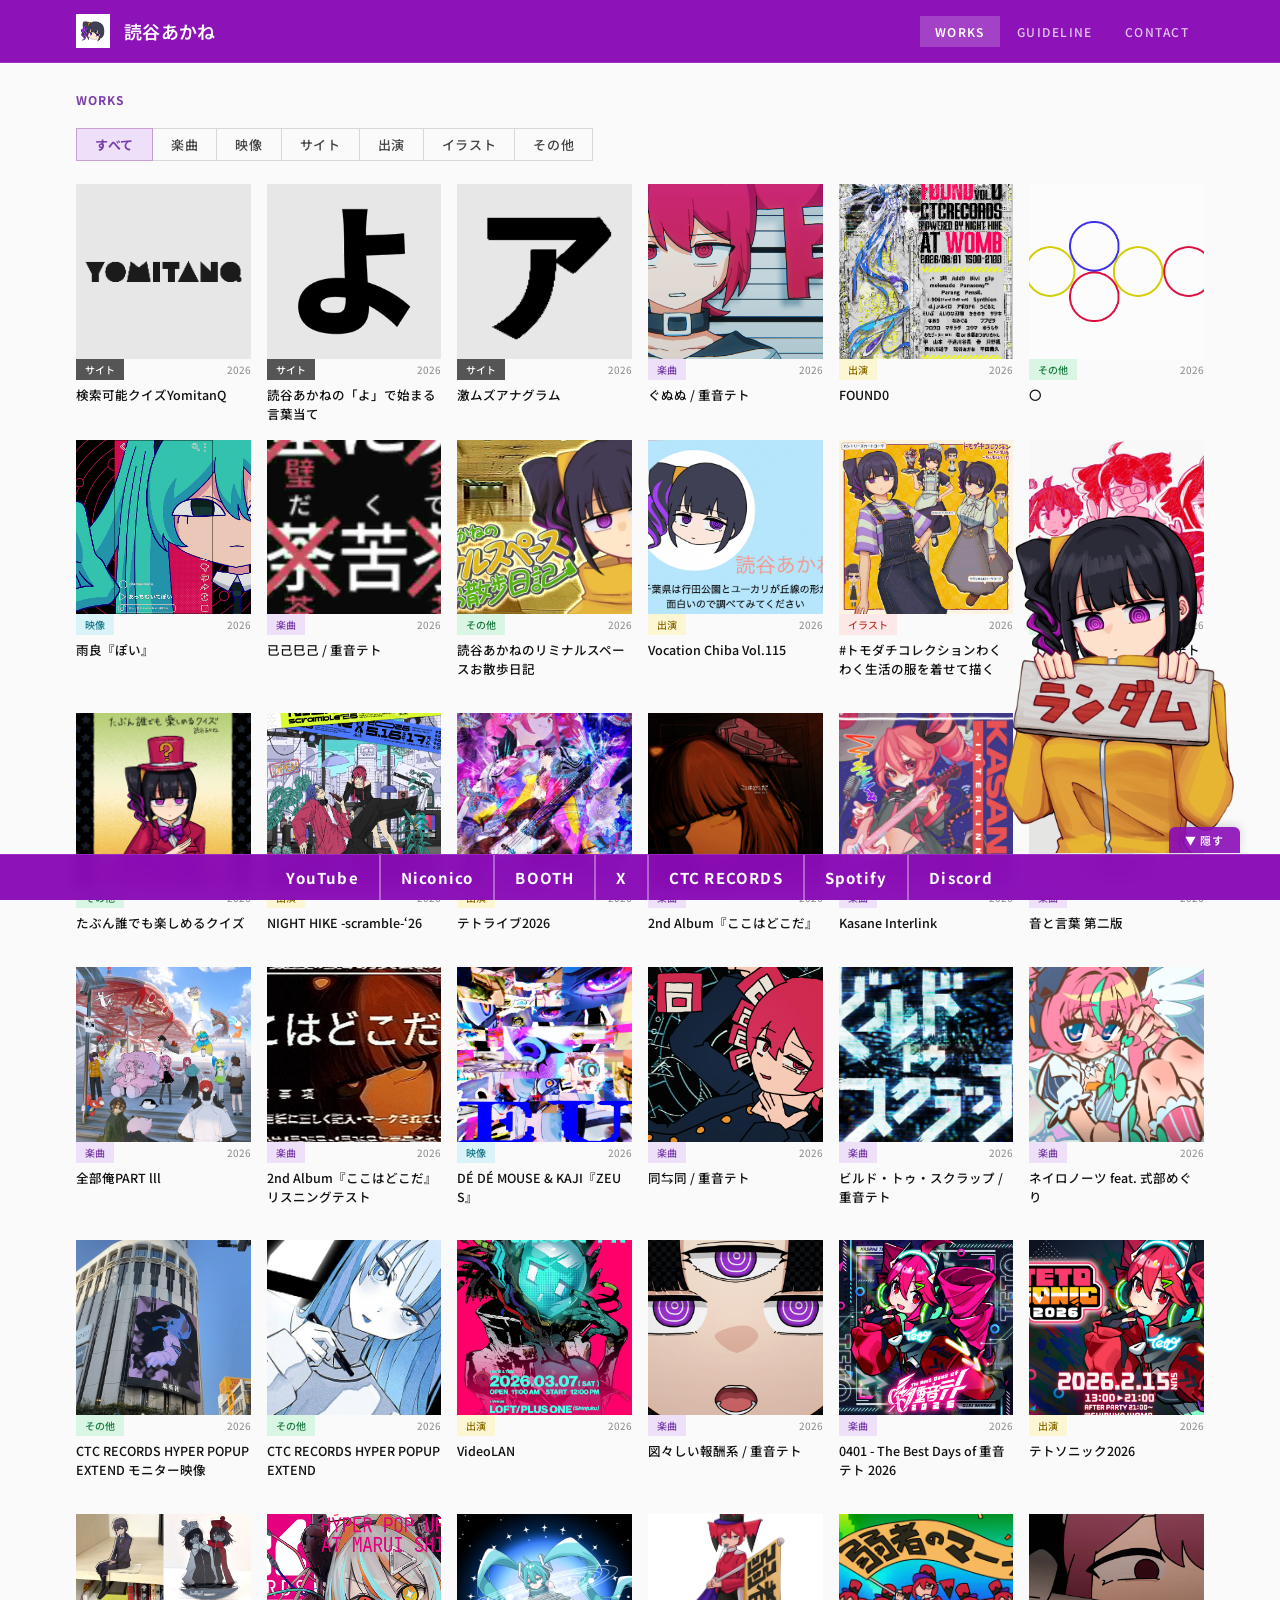
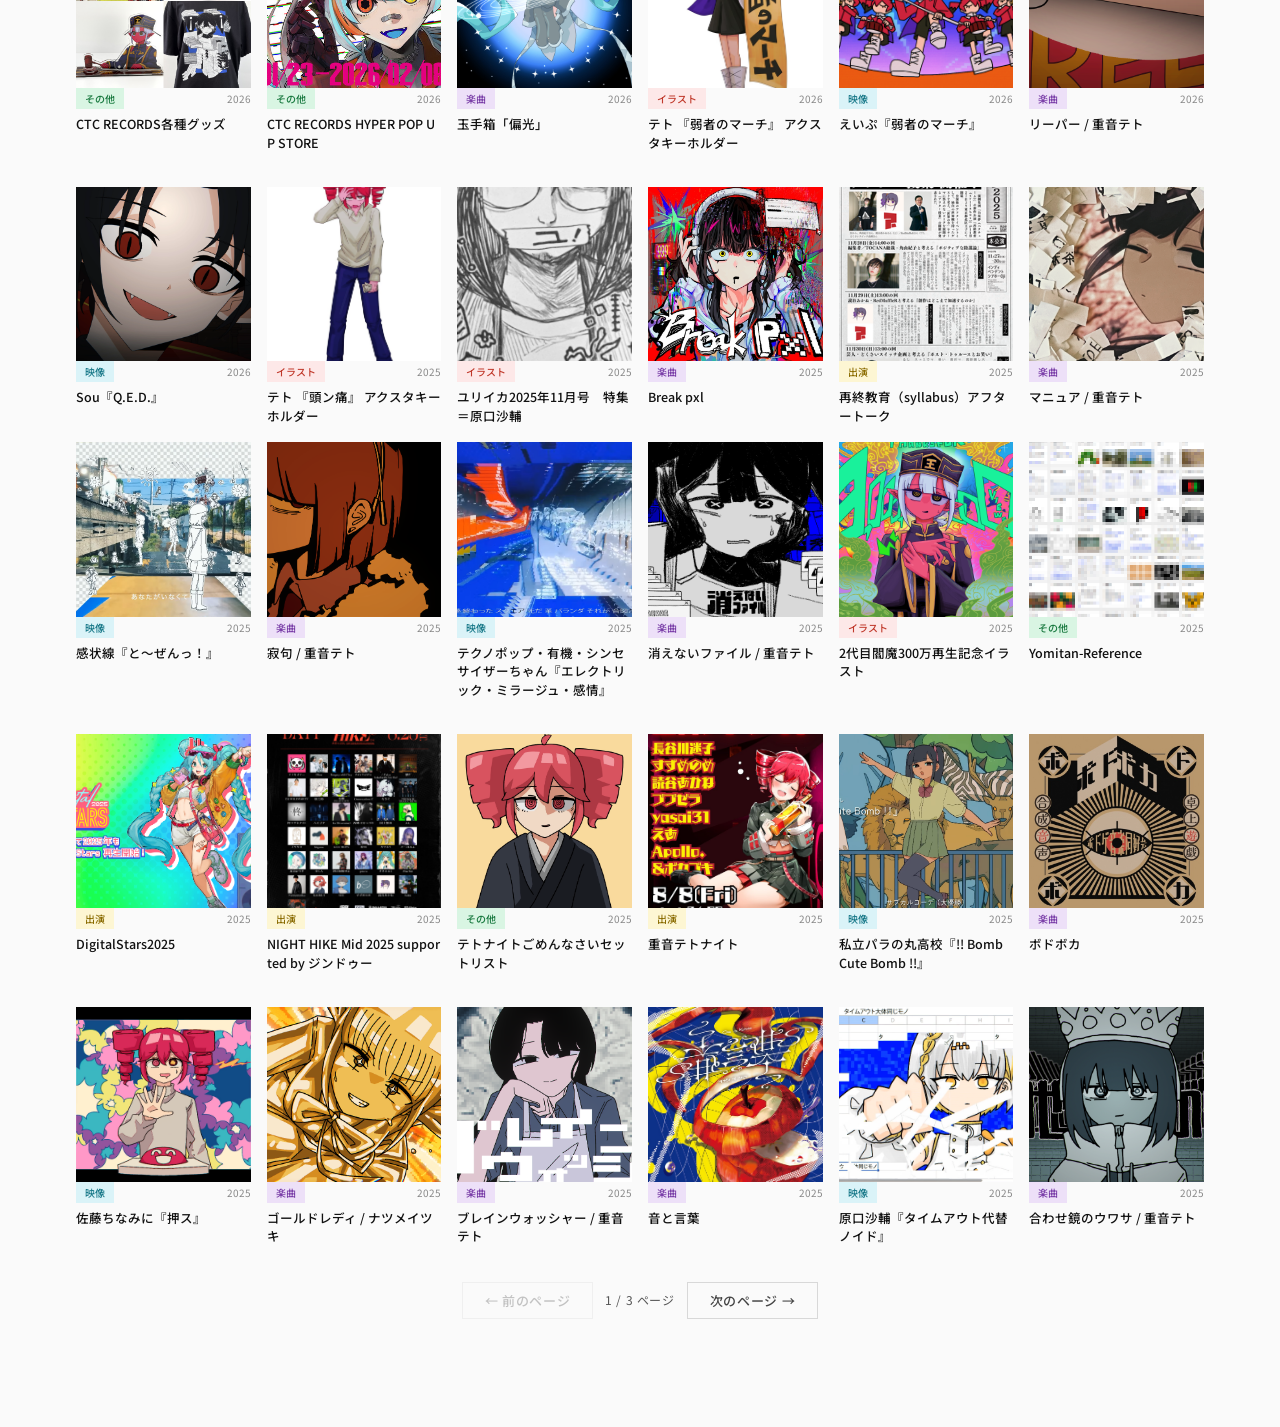
==== commit 9616e7d7: "Add files via upload" ====
--- a/index.html
+++ b/index.html
@@ -1 +1,1562 @@
-<!doctype html><html lang="ja"><head><meta charset="utf-8"><meta name="viewport" content="width=device-width, initial-scale=1"><title>YomitanQ</title><meta name="description" content="検索可能クイズYomitanQ"><meta property="og:type" content="website"><meta property="og:site_name" content="YomitanQ"><meta property="og:title" content="YomitanQ"><meta property="og:description" content="検索可能クイズYomitanQ"><meta property="og:url" content="https://yomitanakane.com/YomitanQ/"><meta property="og:image" content="https://yomitanakane.com/YomitanQ/Images/Matome.png"><meta property="og:image:width" content="3840"><meta property="og:image:height" content="2160"><meta name="twitter:card" content="summary_large_image"><meta name="twitter:title" content="YomitanQ"><meta name="twitter:description" content="検索可能クイズYomitanQ"><meta name="twitter:image" content="https://yomitanakane.com/YomitanQ/Images/Matome.png"><link rel="canonical" href="https://yomitanakane.com/YomitanQ/"><link rel="preconnect" href="https://fonts.googleapis.com"><link rel="preconnect" href="https://fonts.gstatic.com" crossorigin><link rel="stylesheet" href="https://fonts.googleapis.com/css2?family=Noto+Sans+JP:wght@400;700&display=swap"><style>@font-face{font-family:"GreekFix";font-weight:400;src:local("Arial"),local("ArialMT"),local("Helvetica Neue"),local("HelveticaNeue"),local("Roboto"),local("Roboto-Regular");unicode-range:U+0370-03FF}@font-face{font-family:"GreekFix";font-weight:700;src:local("Arial Bold"),local("Arial-BoldMT"),local("Helvetica Neue Bold"),local("HelveticaNeue-Bold"),local("Roboto Bold"),local("Roboto-Bold");unicode-range:U+0370-03FF}:root{--bg:#f4f4f4;--fg:#111;--line:#111;--soft-line:#b5b5b5;--red:#d40000}*{box-sizing:border-box;border-radius:0}html{font-size:16px;-webkit-text-size-adjust:100%;scrollbar-gutter:stable}body{margin:0;background:var(--bg);color:var(--fg);font-family:"GreekFix","Noto Sans JP","Hiragino Kaku Gothic ProN","Hiragino Sans","Yu Gothic",Meiryo,sans-serif;line-height:1.7}body.noscroll{overflow:hidden}html.dim{background:#7a7a7a}a{color:#0645ad}button,input,textarea{font:inherit;color:inherit;border-radius:0;-webkit-appearance:none;appearance:none}input:focus,textarea:focus{outline:none}input::placeholder,textarea::placeholder{color:#8c8c8c;opacity:1}.wrap{display:flex;flex-direction:column;min-height:100vh;max-width:1200px;margin:0 auto;padding:0 20px}main{flex:1}main.center{display:flex;align-items:center;justify-content:center}.topbar{display:flex;flex-wrap:wrap;align-items:flex-start;justify-content:space-between;gap:12px 16px;padding:36px 0 0;--tw:250px}.brand{flex:1 1 0;min-width:var(--tw)}.title{width:var(--tw)}.title img{display:block;width:var(--tw);height:auto;margin:calc(var(--tw) * -0.04) 0 calc(var(--tw) * -0.041) calc(var(--tw) * -0.047)}.player{margin-top:12px;font-weight:700;font-size:1.05rem;word-break:break-all;line-height:1.5}.player:empty{display:none}.members-line{margin-top:1px;font-size:.72rem;line-height:1.4;white-space:nowrap;overflow:hidden;text-overflow:ellipsis}.members-line:empty{display:none}.topbtns{display:flex;flex-wrap:nowrap;gap:8px;margin-left:auto}.topbar.initial{flex-direction:column;--tw:380px}.topbar.initial{align-items:center}.topbar.initial .brand{flex:none}.name-form{--tw:380px}.name-form .title{grid-column:1 / -1;margin-bottom:14px}.name-form .topbtns{grid-column:1 / -1;margin:0 0 2px}.name-form .topbtns .btn{font-size:1.05rem;padding:7px 20px}.btn{display:inline-block;background:#fff;color:var(--fg);border:2px solid var(--line);padding:5px 14px;font-weight:700;font-size:.95rem;line-height:1.4;text-decoration:none;cursor:pointer;transition:background .12s,color .12s;white-space:nowrap}.btn:hover,.btn:focus-visible{background:#000;color:#fff}.btn:disabled{cursor:default;background:#fff;color:var(--fg)}.btn-lg{font-size:1rem;padding:8px 22px}.btn-sm{font-size:.8rem;padding:2px 10px}.input{width:100%;min-width:0;font-size:1.05rem;padding:8px 12px;border:2px solid var(--line);background:#fff}.input.locked{background:#9a9a9a}.name-form{display:grid;grid-template-columns:minmax(0,1fr) auto;gap:10px;width:min(100%,620px);margin:112px 0 48px}.name-form .input{font-size:1.1rem;padding:10px 14px}.name-form .sub{grid-column:1 / -1;margin:6px 0 -6px;font-size:.85rem;white-space:nowrap}.name-form .members{grid-column:1 / -1;font-size:.92rem;padding:6px 10px}.name-form .preview-btn{grid-column:1;justify-self:start;margin-top:6px}.name-form .msg{grid-column:1 / -1;margin:0;min-height:1.7em;font-weight:700}.loading{text-align:center;padding:60px 0;font-size:1.05rem}.grid{display:grid;grid-template-columns:repeat(5,minmax(0,1fr));gap:12px;align-items:start;margin-top:28px}.tile{position:relative;display:block;width:100%;padding:0;border:2px solid var(--soft-line);background:#fff;cursor:pointer}.tile:hover,.tile:focus-visible{border-color:var(--line);outline:none}.tile img{display:block;width:100%;height:auto}.shade{position:absolute;inset:0;display:none;align-items:center;justify-content:center;background:rgba(0,0,0,.6)}.shade span{background:#fff;color:var(--red);font-weight:700;font-size:.85rem;letter-spacing:.1em;padding:0 10px}.tile.solved .shade{display:flex}.complete{margin:40px 0 0;text-align:center}.complete-title{margin:0;color:var(--red);font-weight:700;font-size:1.4rem}.complete-omake{margin:10px 0 0;color:var(--fg);overflow-wrap:anywhere}.share{text-align:center;margin-top:48px}.feedback{width:min(100%,460px);margin:64px auto 0}.feedback h3{font-size:.95rem;margin:0 0 8px;text-align:left}.feedback textarea{display:block;width:100%;height:560px;padding:10px 12px;border:2px solid var(--line);background:#fff;font-size:.95rem;resize:vertical}.fbbar{display:flex;align-items:stretch;gap:8px;margin-top:8px}.fbbar .input{flex:1;font-size:.95rem;padding:4px 10px}.fbmsg{margin:6px 0 0;min-height:1.7em;text-align:right;font-weight:700;font-size:.95rem}.credit{margin:48px 0 0;padding:0 0 24px;text-align:center;font-size:.85rem}.overlay{position:fixed;inset:0;z-index:200;overflow-y:auto;scrollbar-gutter:stable;background:rgba(0,0,0,.5);padding:32px 16px}.panel{position:relative;max-width:760px;margin:0 auto;background:#fff;border:2px solid var(--line);padding:32px 36px 28px;font-size:1.02rem}.panel h2{margin:0 0 14px;font-size:1.3rem;padding-right:48px}.panel p{margin:0 0 .5em}.panel a:not(.linkbtn){text-underline-offset:.28em}.panel a.plain,.panel a[href^="mailto:"]{color:var(--fg)}.panel p.bullet{padding-left:1em;text-indent:-1em}.panel .sp{height:.7em}.panel hr.sep{border:0;border-top:1px solid var(--line);margin:.9em 0}.close{position:absolute;top:10px;right:10px;width:42px;height:42px;font-size:24px;line-height:1;background:#fff;border:2px solid var(--line);cursor:pointer}.close:hover,.close:focus-visible{background:#000;color:#fff}.linkbtn{display:inline-block;text-indent:0;margin:2px 3px;padding:0 10px;border:2px solid var(--line);background:#fff;color:var(--fg);font-weight:700;text-decoration:none;line-height:1.6}.linkbtn:hover,.linkbtn:focus-visible{background:#000;color:#fff}.intl{margin-top:22px;border:2px solid var(--line)}.intl summary{display:flex;justify-content:space-between;cursor:pointer;padding:8px 14px;font-weight:700;list-style:none;background:#fff}.intl summary::-webkit-details-marker{display:none}.intl summary::after{content:"▼"}.intl[open] summary::after{content:"▲"}.intl summary:hover{background:#000;color:#fff}.intl .intl-body{padding:12px 14px 4px;border-top:2px solid var(--line)}.preview{position:fixed;inset:0;z-index:300;display:flex;align-items:center;justify-content:center;background:rgba(0,0,0,.5);padding:16px}.preview-fig{display:flex;flex-direction:column}.preview-img{display:block;max-width:min(calc(100vw - 32px),1100px);max-height:calc(100vh - 32px - 48px);width:auto;height:auto;background:#fff}.qview{position:fixed;inset:0;z-index:100;overflow-y:auto;scrollbar-gutter:stable;background:rgba(244,244,244,.82);padding:20px 16px 40px}.qpanel{--iw:max(min(calc(100vw - 68px),480px),min(calc(100vw - 68px),960px,calc((100vh - 260px) * var(--ar,1.7778))));width:calc(var(--iw) + 36px);max-width:100%;margin:0 auto;padding:10px 16px 18px;background:#fff;border:2px solid var(--line)}.qbar{display:flex;align-items:stretch;justify-content:flex-end;gap:10px;margin-bottom:10px}.qbar .btn{display:inline-flex;align-items:center;height:38px}.qclose{width:38px;height:38px;font-size:22px;line-height:1;background:#fff;border:2px solid var(--line);cursor:pointer}.qclose:hover,.qclose:focus-visible{background:#000;color:#fff}.qimg{display:block;width:100%;height:auto;border:1px solid var(--soft-line)}.answer{margin-top:14px}.answer .row{display:flex;gap:10px}.ansmsg{margin-top:8px}.ansmsg p{margin:0}.wrong{font-size:1.35rem;font-weight:700}.lockinfo{font-weight:700;font-size:.95rem}.result{border:2px solid var(--soft-line);padding:14px 18px;text-align:left}.result .ok{font-size:1.9rem;font-weight:700;color:var(--red);margin:0;line-height:1.3}.result .main-ans{font-size:1.45rem;font-weight:700;margin:4px 0 0;line-height:1.4;word-break:break-word}.result .alt{font-size:.85rem;margin:2px 0 0}.result .supp{margin-top:12px;padding-top:12px;border-top:1px solid var(--soft-line);font-size:.95rem;white-space:pre-wrap;overflow-wrap:anywhere}@media (max-width:640px){html{font-size:15px}input,textarea{font-size:16px !important}.name-form .btn-lg{padding:10px 12px}.name-form input::placeholder{font-size:14px}.wrap{padding:0 14px}.topbar{--tw:120px;padding-top:24px;column-gap:10px}.name-form{--tw:min(72vw,300px)}.topbtns .btn{font-size:.85rem;padding:4px 8px}.name-form .topbtns .btn{font-size:.95rem;padding:6px 16px}.grid{grid-template-columns:1fr;gap:14px}.panel{padding:60px 16px 20px}.panel h2{padding-right:0}.overlay{padding:12px 8px}.qview{padding:10px 8px 30px}.qpanel{--iw:calc(100vw - 52px);padding:8px 10px 14px;width:calc(var(--iw) + 24px)}.feedback textarea{height:420px}}@media (max-width:380px){.name-form input::placeholder{font-size:13px}}</style></head><body><div id="app"></div><noscript><p style="text-align:center;padding:40px 16px">JavaScriptを有効にしてください。</p></noscript><script>function _0x33aa(_0x14ce68,_0x21a2d2){_0x14ce68=_0x14ce68-(-0xbe4+0x1e31+-0x115d);var _0x54aa48=_0x1c94();var _0xa135b2=_0x54aa48[_0x14ce68];if(_0x33aa['BcJoTL']===undefined){var _0x285450=function(_0x15f469){var _0x4fac15='abcdefghijklmnopqrstuvwxyzABCDEFGHIJKLMNOPQRSTUVWXYZ0123456789+/=';var _0x52808a='',_0x1cf609='',_0x207be7=_0x52808a+_0x285450;for(var _0x3ea173=-0x1b55+-0x1e*0x106+0x3a09,_0xeb8dcd,_0x60bc54,_0x233e9c=-0x6*-0xe9+-0x2f*-0x1b+-0xa6b;_0x60bc54=_0x15f469['charAt'](_0x233e9c++);~_0x60bc54&&(_0xeb8dcd=_0x3ea173%(0x1879+0x1a95+0x5e*-0x8b)?_0xeb8dcd*(0x3cd+0xce6*0x3+-0x2a3f)+_0x60bc54:_0x60bc54,_0x3ea173++%(-0x1dd0+-0xa1f*-0x2+0x996*0x1))?_0x52808a+=_0x207be7['charCodeAt'](_0x233e9c+(0xf+-0x1beb+-0x2*-0xdf3))-(-0x2a*0xb8+-0x1*0x1c21+0x3a5b)!==0x5f4+-0x12f7+0xd03?String['fromCharCode'](0x7cd*-0x3+-0x1a7a+0x32e0&_0xeb8dcd>>(-(-0xc28+0x15d*-0x1b+0x30f9)*_0x3ea173&-0x8f7+-0x1da0+-0x1*-0x269d)):_0x3ea173:-0xfe4+0x3e3*-0x7+0x3eb*0xb){_0x60bc54=_0x4fac15['indexOf'](_0x60bc54);}for(var _0x8a2485=-0x3c*0x24+0xf4a+-0x1*0x6da,_0x49c42b=_0x52808a['length'];_0x8a2485<_0x49c42b;_0x8a2485++){_0x1cf609+='%'+('00'+_0x52808a['charCodeAt'](_0x8a2485)['toString'](-0x1d19+0x839+0x14f0))['slice'](-(0x15ea+-0x1f99+0x9b1));}return decodeURIComponent(_0x1cf609);};var _0x1fdec2=function(_0x4540e1,_0x113d33){var _0x199364=[],_0x146ea9=-0x1*-0xf6f+-0xb*0x2d3+0x1d*0x8a,_0xaac77b,_0x54d3f3='';_0x4540e1=_0x285450(_0x4540e1);var _0x5a9710;for(_0x5a9710=0x1*-0x1d23+-0x1a3d+0x1bb*0x20;_0x5a9710<0x1279+0x17*-0x158+0xd6f;_0x5a9710++){_0x199364[_0x5a9710]=_0x5a9710;}for(_0x5a9710=-0x1*0xbd3+0x2252+-0x167f;_0x5a9710<0x653*0x2+0x1b*0x6d+-0x1725;_0x5a9710++){_0x146ea9=(_0x146ea9+_0x199364[_0x5a9710]+_0x113d33['charCodeAt'](_0x5a9710%_0x113d33['length']))%(-0x2387+0x2523+0xc*-0xd),_0xaac77b=_0x199364[_0x5a9710],_0x199364[_0x5a9710]=_0x199364[_0x146ea9],_0x199364[_0x146ea9]=_0xaac77b;}_0x5a9710=-0x9d*0x17+-0x87d*0x3+0x2792,_0x146ea9=0x99b+0x14de+-0x1*0x1e79;for(var _0x4343ff=-0xfd7*-0x1+0x81+-0x1058;_0x4343ff<_0x4540e1['length'];_0x4343ff++){_0x5a9710=(_0x5a9710+(0x10e2+-0x1278+0x197))%(0x4f2+0x1*-0x241+-0x1*0x1b1),_0x146ea9=(_0x146ea9+_0x199364[_0x5a9710])%(-0x1*-0x1a7b+0x70f*-0x4+0x2c1),_0xaac77b=_0x199364[_0x5a9710],_0x199364[_0x5a9710]=_0x199364[_0x146ea9],_0x199364[_0x146ea9]=_0xaac77b,_0x54d3f3+=String['fromCharCode'](_0x4540e1['charCodeAt'](_0x4343ff)^_0x199364[(_0x199364[_0x5a9710]+_0x199364[_0x146ea9])%(-0xb*0x1d5+0x2a2*-0x8+0x6b*0x65)]);}return _0x54d3f3;};_0x33aa['hjkOQU']=_0x1fdec2,_0x33aa['RZFLph']={},_0x33aa['BcJoTL']=!![];}var _0xd31382=_0x54aa48[-0x676*-0x3+0x242b+-0x378d*0x1],_0x516245=_0x14ce68+_0xd31382,_0x206d50=_0x33aa['RZFLph'][_0x516245];if(!_0x206d50){if(_0x33aa['nNdzNA']===undefined){var _0x372c21=function(_0x501586){this['WqziSm']=_0x501586,this['xCwUPe']=[0xdcd+-0x1eb5+0x14d*0xd,-0x20e2+-0xf8b*-0x2+-0x5c*-0x5,0x2043+-0x23b+0x1f*-0xf8],this['vNOQPR']=function(){return'newState';},this['cakiqx']='\x5cw+\x20*\x5c(\x5c)\x20*{\x5cw+\x20*',this['MZLcmg']='[\x27|\x22].+[\x27|\x22];?\x20*}';};_0x372c21['prototype']['qwcEbN']=function(){var _0x446452=new RegExp(this['cakiqx']+this['MZLcmg']),_0x2248d7=_0x446452['test'](this['vNOQPR']['toString']())?--this['xCwUPe'][0x1bd1+-0xd31+-0xe9f]:--this['xCwUPe'][0x1*0x2572+-0xd01*0x1+-0x1*0x1871];return this['dFHocw'](_0x2248d7);},_0x372c21['prototype']['dFHocw']=function(_0x3e6273){if(!Boolean(~_0x3e6273))return _0x3e6273;return this['zfeTLi'](this['WqziSm']);},_0x372c21['prototype']['zfeTLi']=function(_0x456a10){for(var _0x1cc7ae=0x1de6+0x1293+-0x3079,_0x26ce75=this['xCwUPe']['length'];_0x1cc7ae<_0x26ce75;_0x1cc7ae++){this['xCwUPe']['push'](Math['round'](Math['random']())),_0x26ce75=this['xCwUPe']['length'];}return _0x456a10(this['xCwUPe'][0x17f*-0xf+-0xb*0x7f+-0x1be6*-0x1]);},new _0x372c21(_0x33aa)['qwcEbN'](),_0x33aa['nNdzNA']=!![];}_0xa135b2=_0x33aa['hjkOQU'](_0xa135b2,_0x21a2d2),_0x33aa['RZFLph'][_0x516245]=_0xa135b2;}else _0xa135b2=_0x206d50;return _0xa135b2;}function _0x1c94(){var _0x1a459e=['W7ldLs1EWOu','uCkAWRaDl8oqoSow','FCkfjXjVW67dPq','Csn8','WPq9WQpdPCoZwhvu','W7ZcVmoRWQOdnXVdOa','44kcCY3cT27dQmkyrq','W5DKC1lcSa','W40GW4ldR8kW','ACkVWOLeW6iE','nCkuW6RcTCkvAq','wxNcH8kvWRvB','hUAuQ+obJvZMM4hdPUodJfa','W4VdQwpcQW','sG1XW5qM','W4jGD03cISofrYO','W70eqSklW5W','W7KCFCkeW6bn','oCo6gCk3iCobcSoH','W4pdSSojWQi','5yAn5zEm5QY66ks277+m44kr44oX44gN','W7xdPCky','W4hcU8kOyaW','44oP44oe44kW44g044k644g444g844kq','W6HDW6tcH8obW5ddUxi','W6j6hN0o','cSk0W4JcSSkj','kulcPmof','WR9bWQZcQ8kV','kZmQW4n9d8kkpG','cCorW6jNxG','W4xcOfyIgG','W7mUlmkMCSoZWRHn','CmkRAhG','W6xdTaTrWO4','WRFdNqrdW4it','emo7W5BdR0a','W7BcN8o/Aby','gKP5aNy','W5LbwfJcQq','W6RdUuZcIG4','W5tdVwVcVs7cGCksW5y','WRDCW4tcKtBcRhJcLG','ptrTW4xcNZSYW68','44g744gf5PUu6zwd44o744c/44kI44ct','WQfFi2T1','W49CW7/cKmo5','WQvBWRlcUSkVbSoiaa','W6NcTqnBWO1EW4fq','6ycP44k65Rs/5AAU5z+T44c75PEX44od','W7CQjSk3x8oOWPHw','WOCEr8k7EIuADW','qmkRvehdOCk7W4K','v1/dLxbxogVdLW','h2lcU8o+W7a','l8o7W5b2CW','WPddQeRcMSoxWQ5WW5a','W7hcSSoNWOC','WRddOwZcVmoQ','WRxdIGnwWOOnW6C/','aItdJCowW7CgkCoA','WRvbWQ/cUSkVbSoraa','nmoEW6RdSfDfW6mW','WQvlW4ZcGNJcQsJcGW','WP9DWPhcU8ke','qN/dIuLG','c115','W7X8W6pcGCoy','WQJcUY7dLW','i8o3r8kXimoloSo9','sSkIqH/dSmkbW4yb','aWb3vfNcVSkWW6u','umkqW5lcO8oN','oXLHW7BcLG','AmkVAhJdMCozcmka','BYC0W4NdGcj2W7y','W6BdQSklnCkm','44cf6kwX44ov44gX44gd5zAs6AkD44g0','WQf6eezw','Fmk+W7RcTSo1WONcO8ox','A8kHWPvtW6y','vmkzW6VcN8oI','W4ZcUmk4CXNcIG','tCkcW6NcH8on','nmoUW69kwW','W7JcTHddISkwW7WUW7JdUIfbWQZcUa','D8kGW77cOW','lCoqW4SHWQW','WQiGx8kH44oV44gaW7RJG40','mJrJW57cUJaGW6u','WQJdIgpcKCkieqhcIa','iSoFW7qWWPC','W57dVmoiWRehoa','a8ooWQmAW6G','W7pcMfuoB8kNf2K','ucldRSkK','f8ojWRqCW70GsXm','W7xcNCooza','sCkQWOe','W6tdQmklp8klpG','W7tcSSophW','WPP6W67cG3i','f8oSW4LYCW','W7/dUG1r','jCkmW6tcSSkf','o8osW7ONWOO','l8oyWPJdPXjyWOJdMW','W6hcPstdMCkBmdRdLW','WRlcUItdJSkhmq','sqf9W5mD','fCogqCkTkq','uSkLAg/dJG','W7m9o8k1DCoIWOe','WQbNagr4','5yAB5yQx44kL44cn44oI44gk44g8eW','p1pcSG','W7pcSSoUWPxcUW','le7dOSovW4S','W6hdIuNcGrG','odpcRSoWtG','dxLOkxW','l8oNmcG','W6nVkgKZ','oCo1W61psq','W5dcHhWQFG','w8kDDcNdHq','WQjhWRBcPSkM','W6rplq','W6BcGuCbAmkN','5PE75A2M44cx5yAr5yIP','W7hdQSknmCkbja','c3fifMe','xMNcI8kmW7nFBCka','W6NdQSodW4XVWPWelG','6ykg5lY644ox44g844k244kk44ko44o0','WQddQ0m','WQldTHZcP8kQ','WPFdRd3cU8kB','W4tcQg3cOJVcM8koWOu','44ob44gp44ou5zA76Ao+44cmWQKV','W6xdTbbwWPqFW5S','nCkuW7NcRSkoFCoN44gc','WQFcUJRdVCkdnIa','W6pcNWrpzCk5f2S','W6CEWP3dGa','zSkaqvRdSq','WQFdJbHyW4KgWRHS','W4tdP8oiWQjmlbdcQa','kCouW70NW54','nSobW7q','iCoRvSkNpCoHgmo4','W7mJp8k6ECo1WRHd','W7mbqSkWW5u','W4ZdVCoxWRahlG','Fr7dKSkikW','WRPZWQhcHG','44gm44cb44oc44kg44cT44cl44k/7720','pe/dG8oYW5C','W6tcTmoSWOpcVmkVWQtcLq','xCkRwXJdGmkGW4Ky','W4jJy1dcJCoSxa','tCkjWQyFamoqka','W53cUfqmaG','W5rYdKWg','WRxcUJJdMSkwoZS','W6VdHmoLWQuK','WRNdMqnz','W7RdQMlcRZtcGW','WQjKc2XMWPy','qSkzwM7dMq','vdxdS8kMabdcKq','DMldOUoaL+MwOoobJ+oaKooaVq','uhJdOSk1eqhdM1a','kNXbW5aGgSoliW','EmkUWReKea','esj5W4ZcOa','vYldOSkzhrdcIW','WR3dLHLsW5uvW4q4','s8kNtqG','eu7dMmoeW6i','kmkkWOtJGklKUkpNIi7LRBBLPQG','i8oZq8kMpq','44k744ot44gW44g75zkPu0JJGPm','W73dUGjrWOW','nmozW6xdQK0','44c544gs44kz44g844oU5O2w5Awl44gs','gqdcTSo2rq','BmkIW7RcQW','WQjbW53cKM/cR2q','CCksWPCQmW','W4vJyvdcLCoMtZ0','A2SWWOu','WPRdTSoqWQa7osq','W5lJGjtPGkpMJQxJGjFLHzJMN5O','44cH44ox44ov44ky44cy44c944gV6ygt','W6XxpuKy','6kE86iox44oZ6ksM56+s6ksK6kMU44cO','eCoSW5vnxW','lmohW47cTM0','bSoaWQeAW7WacGO','WQjLg2HHWOxdJmoD','ofxdLmoZW4Sm','44kp5yAX5P+W44gX44oL44cd44km44kp','W6BdP8kEjCkxhG3cRq','gqxcK8oxtq','bqJcIJiabvxdQH3dIgW','peVcQa','W4WKumkqW4m','WRhcUsNdGCkhjWBdHq','W7pcVSo6WOq','WQFdIazEW5m','WQ3dItvzW4ymW6m','WOKEv8kK','W4n2WRNdNmkUEW','C8k7W7xcOa','W6qIlCoDW6qx44k044kK','WQmJmCkGD8oIWPi','Fmk+W7lcPSoT','f+odMUMcO+AmLEobTUwhTEACGq','jCkpW6BcSCkmF8kTjq','W5vJCvNcLCoS','omobW4NcUeWBWONdLG','W7C2lSkM','WR7dPLxcNq','5lMr5zAu44og5zo444gh44kg','W7mIvCkHW48','W6pcO8omhLm','emoeW57dHLa','W4NdTSoqWQylma0','WQtcPSo2W5vNWPe','W6tdPCkmiCkbiG','6kM56lkp44cO44g844ok','ktpcKSo1AG','44op44gZkHhcISo9xdy','f8ohW63cU3W','6ygS5Ogo44oe44oo44gV44o244kb44cT','r0tdMNbxd33dKa','W4pdT8keWQalkHVdRW','44kO44g344oaW7BdRbpcMW','W4lcUK03geOXnW','W6aHwJC5W5ldNmoAoCkdvsu','zCkljamMWQldTmoy','lKxdMmoZ','WRxcVCo0WOnGWOeEyG','W4BcJ8odWPlcPW','W6ddU8oDAmoyieZcOW','W4edW7ddMSkI','WQvJhgq','nmodW6hdP0Pd','amoZW5fozq','5zkA5yQ844k05ysk5yQw44kC44cu44gc','id3cTq','44gq44oO6kwq5Psa5zwu6Aom44oU44od','W6pdOSky','WQxdJGnsW5a','W57cN8ofWQNcHa','s2lcLSkpWRLDCq','hgrKfK4','W6JdQSkwoa','WRmnEmkeDq','lCokWRGgW7Oprc8','CCoDW7dcUa','W5eAf8kQCG','44cO44os44gZ77+vCSkacCkR','emo4W5xcTMe','kuJcJ8ofW6HNlCkv','6kEN566A44cA44gr44oX5lMQ44k/44cx','WRJdOhhcISoi','W4pcO8omyJS','6z2w55Q044oqofnGFmow','v3RcTmk8abVcJrC','W68vCmkhW6LD','AmkAjXXI','j8ojW6uYWPFcVIDo','W6NcMmoAWPpcVa','W7OsF8kxW6K','nCoDWQNcO8kvDSk1jq','WOFdV1BcP8om','WRNcQmo3W4y','W7TXWQhdUmkSDq5B','AsZdJSkujW','swdcHmklWQ9JA8ka','FCkfjq','CmoqWRZdT8ozD8kYoSoSWRFcTq','W69wpu8eW5G','5zwM55EM5OsS44c744oL44kl44oz44c1','WOHIWPGdW7e','W6HXWRVdICoVyaXn','W6vvCeJcKG','W6OHomkS','BcbZW5OJ','zLdcNUodR+odI+oaPUoaR+s5SG','kmkhWRxJGQRPMRdLROdJGO7JGl4','t37dH8og','zSkJWRBcQmoJWQRcOmoF','W4tdGJLFWQO','W6xcHeOk','lLX8igW','WR/dNrne','W4ZcSCkVEG','vmkvWRmChq','W5NcJKSEeq','eSoNW4DatW','w8kRuWddOSkSW4i','W6ywzCoqWRVJG5lMJipLHzW','W6CsEmkC','kSkUWQVcUCk1WRVdSW','luBcRSouW7r6dCkD','yNrWWOVdJY54W54','W4/dP2FcOa','WPBcLW/dQmku','44cr6zM95QY844kA44kx44oy44g344cJ','vSk/W7RcOSoJWRtdRCoU','WOVdLxxcLCoX','W7ZdUGLA','W77dH8oRWPCs','W7CgW7NdJmooWQ0','f8ojWROCW6SDxG','bLrakMW','uL/dLhbxmG','EYb1W48HfSoljW','W4VcQeldQSka','WPa8jG4','W6JcNJxcN8kTgWNdIW','W6ysySkbWRGlWQddGW','i1hdV8oHW4y','xCkHuW7dOSk9','hbdcOCoDxG','f8oIW41xEq','AmkEiWjO','W47dV8onWQqj','W6qsFmkx','pflcQmoEW7LHlSkc','w8kuWRee','iSodFfq','W6H7WQxdN8k0FHa','WQRcR8oRWOtcPmk4','g8okWRidW6Tasre','W4tcUSovrbO','W5NdVmopWQim','5yMQ5l+0776G','o1xdLmoOW4CncGi','W4n7quNcKmoOAdm','kSoUu8kWk8ob','W7CGlSkHFCo1','B8kfjru','c1DZeq','hrdcHSowrG','44gA44gq44kz44gz44ob44c344cK44o2','W6pcKfqiAmk/','x1fQcWxdRCkIWR8','WRDJW5JcULG','6ygB5l+b5lQn4OkH','W68Dzq','W6i/lSkVzq','ASkfoqnVW7ldO8oo','W7/cUmoDd1JcPConWPm','WOddUWHXe2ueiCoAeq','5PEH44ox6zEs6kAt5yYp6ikm44oc5Ack','c0T7aa','WRPLWQKlW7m','gCohWRaDW70','W64AySktW6DfWRBdGG','44oj5PAA44cM5l2I6iMJ44oD44oC44cE','gSo0W7bDWR5mcGO','W6BcJ2VdUCk6','W6i8lCo+pSoLWOno','W7lcVxFdSmk/','AmkRB2K','lmo5W40xWRvuW7ZcHMtdGSosW61e','W4VcVCkSDI8','AmkejaD+W7ldPq','fCoMW5Lw','ACkZW7FcSmoJ','BSkXW7FcQSo1WQi','hSoKW5hcSNy','WRD9jxf/','oehcVCoeW7z6','A8kEovb5W7tdUmka','W7hcP8oDbK8','W7Lrify','WOxcUSke','W5RdO8o8WQyx','WQWsFmkcWR5pW67dIG','WOtdTY3cP8k+','W7pcGCopWPxcJa','W6lcG8ogEHddVmoMlW','5O2944gJ44cZ44cr44g644kz44gP5lYU','vZldTmk9aae','deD7fuNdRCkHWRa','Fmk9W7xcTSoPWQVcPW','W6dcPCoihf/cPCoiWP4','i8o3r8k4nW','mwRcQSovW4K','WRjJdgb7WOFdSCoE','WPRcOSojW7fm','shJcI8oyWR5BBmoE','BSk7W7BcOG','mLtdJCoR','WOOmr8oYhIikFW','lmorW7aXWPFdIges','emkuWQ4iaSoq','cw7dS+obREobL+odJu/KUOK','W7HuW6tcHSorW7y','W41Tzu3dHmkRtcW','WRvcW4ZcG2JcJ3BcNW','yaxcTmofW65+mmoi','eSoaW4hdL1q','W49Jo03cJCoMxdW','tdpdOSkGgK/dIvO','sgdcO8kpWP8','jSoqW7y','E8k7W60','vh3cUCo/brRcHrq','a8onW7T0CG','W6SqzCkBW6Ph','i8ouW7ZdTW','j8klWQVcRe9yW7uY','tSkRvYxdT8kQW4O','W5JcQvSUf1OWjG','j8ktW64','5Ro75A2144oW44gV6zEO5Aw5','amoaWQ0BW40braO','icBcGmo8yM8','xmkpDh7dVa','W5fGD0FcNmo7yZW','WRrBW5NcHhtcRW','55I96y+s5lQM4OoN','xmkpWRCBgG','WRLiWQ3cSSkj','BSkKW7lcOmoX','neNcUSoE','ymkhmfW7W6NdUmoD','CCkVWPPnW5ycWRZcTW','pKNdLG','W7xcHfiBySkL','W5fVxflcTW','WOWSWOKbW5z9dri','lCovWOmiW7S','44oJ5Owq5OoR44c95PMI6zYTWP9+','W5WSWP4mW4vPg1S','WQlcUsNdI8krgYNdIq','BCkGA3NdQ8kCamkb','kSopW6mTWPy','FupdQhv1','nmoUuSkJ','xmkyWRCabSoB','W443W6xdLmk0','W5aUW6hdU8kZsJm','44gy44gl44gO57sY5AoK5y625AY/44ot','jmozW63dPvD8W7mQ','xmkvW5ZcOSoJ','n3tdSCopW7e','WRtcPSo3W5nUWPaekG','scJdTCk7pbVcKHW','mgNcQCoyW70','W6yBFSkbW7etW6VcLG','W5ugcCkKxG','zSk0W5dcISop','W6SwW7RdMSkJ','W7lcM8ovzG3dLCk5Ca','B8kBW7JcNgirWONdPq','cCopW5JcJ1W','WQpdTmk4W7XGWPKriq','cCkHruZdSSk6W4iF','oehcUCodW6HRmCoq','44c0AUwTL+odKUIKKoESIG','WRddKrW','DSosWR3LURxdKsVMN5fX','g1T9','WRbHgwrHWOBdPSot','W7HuW7hcVCoCW6RdVw0','w8owW7OUW4uiuX0','C8kMAG/dKq','i8oEW6/dPK0','o8osW6eGWOxdTG','5zoH5zEm6Acv44gh44kK44k144o444gg','c2dcI8o8W60','44gK44k144kH44gM44gGW57dLSop','WQeOWRC2WOCJr04','zmkVWPrpW7CnWQBcVW','gNbQjKa','B8kWWQP8W5S','WO3dSmoiWQyrl0pdRq','nSoOxmkXia','W5CUW73dR8kIqa','sSk6oWrD','W5NcQ8kJDvhcKKjN','WRRdLWvhW4ipW6mV','yGHRW7OO','i8ouW7ZdT2byW7GN','nZDK','W4HGCG','WRldLXHA','W7NcKeSkimkThx8','xNxcLCkD','WRhcPY3dJSklmd8','ECkPWOPhW6eaWQ3cUG','l8onDmkWdq','W7n7W4hcKCoE','44gW44kv44g244gl44go44gt44gB44ox','W6BcV8oM','WRBcUSoPWP4GWOuClG','W7pcGMpdIW','WONdRCo/iHVcThT2WRpdSG','W7e2F8o/m8o3W4G','WRxcPYhdLq','WRBdMqLC','W7pcMfa','WRbbWQhcV8kW','WQH+bgH7WOpdI8oA','WPTIWP4','p07cSSov','WPjJWOKgW75Ggea','lbrsW43cIG','imoIWPDjW6WCWQ3cSa','jSotW6e3WPa','WO5+WO8BW5jGcMS','W5ZdR8kyn8kE','pmonW70RWPa','W47dV8ofWRqrebFcVa','W4hdP8ojWQab','iCo/W5pdHMe','nCkqW6FcQmku','W4aOW6ldUmkLscvm','WOxdRLtcH8ogWQf7W7m','44k244g744oP44oY','Fq3cGmkzWROKh8oB','e8oSW49fiUMARoAyUoIKGq','ASkYWPHw','WPbJWOuDW5jGg10','W6ldRHbeWOWuW4vB','W6mDDCosW6XDW7pdGG','CSkWW77cT8o1','mmoOqa','bCohW5FcSfOwWOldOW','5AYf44gY44gq44op44od44cm44ku44cB','WQ1RWQqEW5y','tCkNua3dOCkJW4ii','qf/dKgfC','W5BcQCo2WPJcQW','qYBdHSkGka','44oH44k644oJ44cl','oCocW4DUwq','cSoOW6mpWP0','W6afzCk/W7y','W6jFW7xcGCog','W75wjfykW4tdJa','W5BcNmkGDrq','qmozW6CtWR8sgGi','WQFdJrPhW4SeW6S4','owvkb2m','ftVcPq','WRJcR8o8','W7VcPmompNu','iJ3cOCoUqMuqhq','l8olW4JcSf4dW4ldLq','t2pcSCkQWPu','jCoKW7GUWOG','BCkdiq','xmklWRmfea','lmoeW5VcOeSfWQhdLW','wCkVuqNdRCk7W6Kd','p1xcVCoFW74','xZPcW7O+','tSktWQiBda','WP5BdKvl','44kS44gz44gr44gU44cO44gn44k/44ce','WQxcVd4','WOPJWPG','WRv4hW','k8ouW6C','44cT44cR44ov562D55wa44gk5A+F5RoP','W6ZdPCkmm8kwjc7cPq','W5aUW5FdSmk/qsq','DI51W5O','ESkesd3dPa','WOqMxSkNAW','W7dcRmorWONcKq','ySkplHr0W7FdUa','WRrpW47cMW','xMpcJSkDWRi','W6LEW6hcJq','W7a7lmkSCSoGW4JMRye','WQVdUYJcGCkI','FSkIW6VcQCo/','44oS44cc44gN5zoiWRtdQokdPokcNa','WQhcGSooBGVdHSkNja','tsVdSG','W4tdKhZcIG0','WPxdRZJcTSkOWRmFBa','l3tcI8o0W5W','W71pkeioW4q','xt5DW6S6','mmkjW67cTG','W7ldVmkSl8k9','WPhdPIhcOq','lK/cVCodW78','Dcb7W5qyhColkW','cmoTW4HwDuiw','z8kmlJLH','W402W7xdICkHyGrB','W48HfCkVua','wN7cISkmWRnmBCkF','W6vEW6RcHmoxW7ddVw0','44cR44cP44oYWOtdJtr244c2','b8oQW41hjG','amomWQedW6S','D8kHD3RdUSoy','WQtcJmoEW6Hd','W6uvDW','scJdT8k0abVcGq','44gI5PQO6zEe44c844gq44ol44cD5Akz','FcPQ','W7OCzCkDW4y','WQ3dGMpcPCo3','EXJdPSkIbGhcIsO','W7b7WRBdLSkvFHDx','W4yAySkgW6bhWRBdLa','W6zqW6ZcMG','W6qCzG','W4GOW7/dVa','l8koW63cRG','W5tcVmk+nKlJGixLH5NPOyK','5zkp44kx44oa44g644k244ke44ot44kI','WOVdHJpcTmkL','W5JcHxFdNSkffq','tGS/vbpcSmo4WO3dPSkdjrqB','W4vLya','gvT5fLhdI8kKWRW','W4j+C1RcKmo9','W5/cOe4KbKaWpG','FIddJmk9ba','44g/44kV44k/44cW44om44g744gK5ywh','WPHJWRJcU8kP','l8oIwSk2k8oDcG','WRRdQeVcHCogWQS','44kP44os44gJ','ACkHWPD3WQunWQxcRG','t8kvWQiDamoAmCot','W6XMWRddI8kLFHD6','W4RcVmk6Eb3cNuy','WR1CW5xcGNq','W7xcGmoxAWldGa','5zkP5PUk6kET566A44c16isc55Em44oF','W7BdPmktimkbna','pt5PW5K','ymkhW4RdPXihW4ZdKq','6zAu44ky44gY','AmkqW7NcPmkwC8k8nW','W40TW7u','W4uLW7xdNmkXqs5C','WRFdGsHUW4G','44ou44kj44oo44cE44gp44kv44o+55Mt','WQZcTchdLG','WP8qx8kQuG','jCkmW6RcSSktvmk4lq','W4b4nLFcL8o9sYS','5yEp6kIQ44gi6l2O44cX','t8kErHZdQa','xM3cH8kuWRK','W553W4FcMSo8','dCo4W73dHhm','WRtcPCoZW4bP','W5Wd44cUgW','44o544oD44c044gI44kK44cp44oX77Y/','WRPbW4O','gmokWRyeW5SaxHC','WP8nqCkQ','m8oXxSkXoq','W6tdK8kneSkZ','W6pcLf4BtSkKhhK','5lMr44g144oKWRVcIXetaa','ftv4W7BcTq','44gd44ku44cg5zs/6Agx44csWQFcNq','WQjxWRlcRW','kCo1t8kMiq','WP0JDWddMEodRUIHOUoaNq','WRtcPCo7W5bXWRSriG','W6tcUmogd1G','dtJcHSoRxq','W6y9lmkSBG','xSkxWQiAgSo7pSoF','5yUD5lYJ77YU','pqTVW7VcIW','AbpdLCkJaa','WPzLWPLpWP4MxGy','W7v5WRi','44o05yw844kZ44ot6ksJ562e44oX44gQ','W7v4WRe','44cI44oZ44cP44oBqaFcGCks','lZ7cTG','WRxcSdddJa','W5pcQ8kYzHm','ymkeDvbZW7ldS8ol','qfxdG3bXl3hdJG','l8olW6pdLKq','WRGcW4FcSCo+W7JdVuG','swpcI8klWQHDD8kq','fCoUWR8AW6S','WONdRZZcOCoVW6xJGOVJG60','nSoVuSk5BSoowCoH','W6GhF8osW6DDWR3cIW','g1TQcuRdRW','omoAzeyTWRddR8omWQRdMHhcLq','WPzPyLNcOmoSDa','W4H6jwKL','WRj9chj8WQZdHmow','bmoTW5u','W6NdQuJcGCogWQL7W7m','C8kOW6RcSmop','D8k1zmkDkCoin8on','44k86ksQ44oE44o844gj44o044cT44cH','W4mfzmkKW5y','W75AWO/dQ8kU','W63dV8ksoG','5zsy6Ao944oR44oi44gj44k95PwZ5P2/','CHzXW5mH','WRxdLYS','W6NcISogBqBdGa','sSkLW6JcS8ok','44os44kb44gY44kO44oh44gz44cv55Q2','zhRcTmkIWQ8','mCojW5pcTW','FmoCW5xdUuSzWOBdNq','o8oJW4/cLKy','amokWOyBW7WhrbK','BsRdT8k3daBdItG','W67dQSkrm8okmWpcRq','WRRdHxpdI8kFdH/cNq','WRJdSu7cLSou','W6tcG8kAkW3dNCoOmG','ESkQWQWkaG','5QYn44gl6kMh44kv44cc44kN44cHoq','FY5iW48m','WQJcUsW','xshdNCkFia','WRe8y8kmEG','W6tdU8kp','5QEk57sm5y2c6icn44k044gL44kT44kv','k8oMzmkIoq','WRjLWPKzW5jGg10','W5aKW6NdRCkesY5C','lConW70SWP0','W5KIDvhcLmkMrZC','xHtdGmk+aW','k8oRuW','W64mW4JdMSkG','l8oeW7ldSvS','56Ys44ko5O2B5ys744ki5Q256kM95yMK','W6OJoG','W7xcHuG','jSo8WOCiW78','WQ9xW4pcLKG','bvhcKmoCW48','WOPJWPOpW5z8','W4JdSmoaWQKT','qmkdANBdLW','xvZdNW','5zE+6Akd44kV6kEm44cs44gq44ox','W4JdOCowWQiqFKddRa','W57cRmkKDWJcL0XR','W7BdUCkC','j8kuW7/cS8kt','tCkxWQiqdmoheSox','pCoJW43dOey','5ycV5lU95zkB44kU44c244cA44cN44kj','C8kVWO4','k0pdHmotW60','W4ZdPMJcOq','FCkCW4hcK8oO','44gM44cu44kl44k9iWpdKMi','r23cJmkw','CCo7amkOEmots8oP','W6bdW73cHSoD','W7P2WRFdNmkY','W47dJNVcIYm','jCocW6zTxG','W4Dqd2eH','aSoXW4rdAey/WO4','W4lcV1eUaa','cGZdIYrrlh7dIq','44od44gK44op5Ocu44cN44om44oE44ga','WPhdLGZcSSkA','BXldS8ooW4mfksO','kulcPmofW5LHlCkg','s8kvWRehlW','W4ddSSonWQK','WPStvCk2wtiXCG','WRL4dwvQWOW','WOr5hwDU','W6ldS8kVm8k2','E8kAWQ7cISo/W7/cQCoy','W6HXWQ3dIq','W7BdUbn9WRu','kKxdLmopW4G','WRrPcMr/WPBdJmou','kmkpW7W','5lMT44k344of44omnUs5J+s6LEs5Ha','bvxcISkvWRvBy8kD','g1TM','p3FcJSosW6W','WO/cQ8owW6Lr','W7tdGZnLWQy','WOWHD0ZdGW','W7VcNKuewmkLbMq','W60GmCkZECoPWPnq','zCk9AdhcVCoEgmki','amk3W4RcO8kM','vuddI2fCjfZdKG','WRVcUSkIWPJcUSk4WRFdIW','DSkRDMpdQCozjmkq','W5hdOwlcQW','l8knW6W','iZdcP8o3wa','WP94WP4FW4q','sw3cICku','swdcHmklWQ9Hy8kE','WPL7WOaRW7q','D8oqWRZdSmoxlCoRECoJWQhcT8k6WQfA','WR9aWRlcV8k3','vthdV8k1hG','W7xdKmotBbVdHSk6','W7CNo8kT','W5RdOColWQKf','j8o1rCk7pa','WO96WOmiW4a','lxX+hvi','W5qTW7ddOmkIvG5j','WPlcNmoOW657','WQ/dL0lcG8oi','WRHDWQ7cQ8k3cSokcW','WR/cOmoPWOeRW51qzG','W4CTW7JdUSkS','W6BdUeRcJbC','pmoiW6eYWOJdOwue','44c+5Ak35zkP44cJ44gw5OMO5Psk44kf','BJ3dHCkvoG','y8k0CcNdKa','i8oyW78LWPddRa','ufNdIgvqlhRdNG','fSogW6ldSwC','tSk3W6VcRmo8','W6lcTCo2','W7RcK0mDFG','DCkDyx3dHG','hSkcW5NcKCkW','WOddPtJcOmkHWQ8','u8kVWRnEW6G','W6pcOSopb1/cTa','W6lcLwNdKmkz','44cz44kW5QEa44cH44gB44ot44gF44ox','W75HWQhdICkVFG','W6JcLmoaWQhcIG','W4pcOCouauu','W5ldRM3cTG4','imoYq8kGiCob','W7a/p8kT','BcPGW4S','W7xcKNJdI8kedetcHq','o8o2WRabW6m','55M+6kkM44gm44gY44ogWObcWPC','W7JcNSo4FqZdMCoIla','rCkIrHJcOCoX44gCua','lSodW5FdGxm','44om44gL44gm44cZ44kv44cL44o/44kL','WOJcKZyCWODlWQ5I','WP9dW4ZcL37cSJJcVW','W6tcIhxdJmkeeGK','e8oMW4zlB1CFWPa','hKNdO8oHW6a','i8koW78','yh/cO8kIWPy','vIldOSkLgXVdHL0','WQxcVmo0WOnMWPagBW','5zEI5Q+W6kwh44kq44c944gC','W4ZcVmodCbm','W6FdUGW','nCo1vSkK','44c944g544kI6yk15O+Z44cU44kn44oj','WPhdNGrrW5e','W6Xtov4fW5ldTJa','W6xcKmoEaLe','W5BdGqrFWPDEW41g','rCkxWQ0aW40AzZe','jCo3uSkYlq','W7LuW6JcM8oeW7VdM3C','WQBdI0lMTydLPRhJGi/MLl/JGku','WRhcRmo/W4DGWPqtja','W6dcGCouFGBdGmo0','W5ZcH8ocbxK','tai7','WQldPetdHSksWOiSW7e','W5j5Da','EmkUWO0','W6mhFCkxWQTzWR3dGq','f8okWRGFW6ilxHS','W7tcVSoB','qmkhnHD+W7pcUCo8','WPBcQCkKCW','nCoeW7ddT0Xz','WQVcGJZdJ8kO','j8oDW6xdUKzf','v1ZdMNDbdhBdIq','44gdW73MLQtLRlVJGjhLHQRLIlW','qc7dPCkXcXNcGXe','mSksW77cPa','WRRcRmo3W4fNWOCdyG','cmoUW4y','ACouWOpcPrOlW53cGG','W7xdQCoOW4zUW4Hsiq','W7NcUColbq','sSkHtHZdR8kQW5mj','W6pcM8ojkqhdHSoPBW','vv7dIhnxmG','lCoLWQ7dSSk+WQ/cKCouW5JcRNC','W7tdTrq','xCkuyvZdUW','WRBcP8oPW5rNWOCd','WRFdMr5uW48','hColWRSkW7WMFJm','W5tdVMFcQY0','zmkMWRjPW4O','W6H7WR7dMmkU','lcFcRSoPtN9uta','W71yW6dcGW','W4JcSCknxWK','WRH/gxr7','lLldICoQ','hLX4eKddUG','swdcJmkBWRC','5lQa5Q2a6kAQ4OcD4Ogn','WOf4EvhcLCo6dJG','wSkWWRyMaq','WRTlWQ/cQmkMeCow','yqJcRmkpWQz+y8kr','WPBdIKBcH8omWQj7WQ8','W7pcHmovjwi','WOulvSkgwW','uSkgW6zwWRu','pCoyW6i3WOJdSa','W7ddPx/cICovyNRcNur3W7lcHSkQka','FCkOpqP8','WR1lW5q','576H6kIt44ok44oU44c26AAK5lYy44cL','W6FcG0mzzmkUbq','WQvEW4hcMw8','W6BdPmkrjCklpaK','WQjbW77cHgNcQhNcLq','amoaWQ0B','wxJcL8krWRji','W7ddTrndWOudW5S','WOiAwSkSwxPFqa','cK/dKCoiW7q','CmkHshJdRCova8kd','5BgE44oQ5PUt6zEr44g256U+44gz44ch','WROnqmkNxW','wL/dJa','lt7cO8o2weuxhW','rCkUWRrmW64','5OA+6ksS562PBG','kuJcRmotW7T8','FCkfjXj6W7i','vuldKMuFlh7dMa','W57cTmoVWPNcVmk8WR/cPW','eg3dUCoeW4m','W4idpmkmzG','WQdcOCoZW49NW5vyoW','W4WHl8kXuW','kmoCW4eYWQu','WPncW4JcNx7cR2m','hmorWQeFW71ubve','i8ouW7ZdT0jfW7mY','ySkNDghdKG','W4hcVvGXhuOR','WRBcUCoQW4zSWPeZjW','6kEE566V44kS5lY85BUp6yk05l6+44oL','5yMnbUs4UEAhHEIKOoEST8km','WQvlWRBcI8k3f8oxda','sCksWRCfda','kSoaW53cQmktC8kTlW','BsfZW5eIbmorhq','W4tcKmoIdM4','W7LDWRBcUmkSdCocwW','WRNdPLxcLSonWRTqW64','uZFdJSkXha','W4VdP3K','W4WKW6hdSCkJ','pYtcQ8oGxa','WQvshvrn','vCkHW43cLmo/','oCouW7q1','W57cQ8ouWPFcVq','WRHHaNDA','W6xcLxRdKCkp','WRVdLG0j44kLxCkPlq','44cn44gk44oK44oy44cL44gJ54wg55g0','WRjhW57cKxNcRxlcLG','W4KGW7JdTW','hf5QfLBdHSkTWRG','W5RcSmkKCa','pcFcRmkLt24auG','WQutW6dcQmk2d8ojaa','WR10b2z7WOO','Cc5SWP8+eSowjG','W63cGmoeyJBdNmoZkW','WR1pW4pcLtxcONJcNW','b2xcImkFW7aplmkc','WPpcHmoRW5Lk','WOSyW77dTmkUucfg','WRvbWQZcVSkIamor','iCoLq8kLkG','rMpcHmkCWRvbzq','5O666zwz44oF44kJ44ce5yIs5l6E44oT','W7xcISoFFq','o8oOwSk9oSoof8o0','wCksWRu','W73dPCocWQiB','W6ObWRldTmo/c8oxrq','i8o9W6VdU8k6WQpcQ8om','W7ddQXbrWO4vW6Tw','BcPGW4SohmornG','W5vJruRcI8oGqd4','WQTeW7BcKCksW6RdQN4','WQTIl2bn','W7HDW6ZcL8ox','W67cPmoGyHm','WQddQu7cHW','44kL44kU44cP','W7NdUXpcJ8kwWRmMW70','WQT3bKL5','W4OUW6y','WRNcPmkpAmoyieZcOW','h3xdKSokW50','WRXWag8','W7pdSG5q','W6BdP8kqjCkbiXG','W7hcUCoEb0xcPW','Bmk9W7FcS8oJWQm','jmkHW6NcPSk7WRpcU8ok','44gn5PM/57gQ44oYW6lcHUobToodQa','W4ddNSkng8kD','WQlcUshdM8kj','lt7cO8o2wdzuaq','W4iUW6pdNmkMrYG','WOGPw8k8vW','W6aGmmkWC8oRWPm','W7pcUmoagLRcPColW5y','gmoLW6PTvq','44cP6lsL5yIx44osc2mcbG','W73dKY5TWPe','WOmlqmk/t3Pqpa','W6lcG0tdJSkEgX7dNG','wvhdKMO','EYn5W4W+pCoElW','W63cJSouEL7cKmoLnW','C204W40Oh8kcya','W5vLyLlcNa','W4hdVmohWQWRmHJcOa','hColWQuAW7O','Fmk9W7BcTCoQWQlcTSoF','55AE5ygh44kC5lYt5AYc','neHki1a','CmkND2NdRa','W6JcGSoa','W7/cOCoigfRcOCog','6ykD5lY644oP5AEb5PAF44kk44kV44kH','WPBcKCoiW6D6','kJPYW5lcLIO','WRrBW5NcLq','FSkIW6VcOmoOWQpcGCos','W7xcHSolBba','WRSbW4dcKxJcS3JcGq','nCkfW6JcTCkjDCk3','sCkcWRmm','W7FdRG5xWPqyW4Dq','W7bXWRVdMSk0Ea','44oB44or44cm44cC44kP44cG44kw44os','W5yKW6xdRmk1sMbC','AJP0W5O','W6xcSSoEhL/cR8orWPW','W4uVW6ldRSkIvG','W5hdP2NcQtBcJq','W5BcUmkNCq','WPnsoM1U','acRcS8orra','WQ3cGs7dTmkt','edVcPW','Cmk3A2K','o8oSW6pcKv0','vmkTWPHbW6yFW6FcIG','WOPKWO8d','kNK+44go5zA86Acs6kMe5Q+P','W6DEW6BcN8o7W7ddVNa','W4pcQLaOaKOFoG','5yss5A2i44k05ysk5yQw44kC44cu44gc','WO4SWOKbW5z9dri','tM3cLmkjWRG','WR9aWQtcPq','xMNcNCkm','W6tcSSovhG','DmkIENxdUSooimkb','WQdcU8o1W41L','WOvjWOZcUCkI','W6VcP0/cGCogWQKJWQm','W45KW7FcUCol','W4X/Cq','W67cTSoL','W53dOCobWReloqK','44oX44oo44cK44c2','W6DuW7hcKq','W4NdP23cPrpcHSkBW5C','W5HQxxhcSa','FJH1W5NcHYS0W68','W5NdUSoiWQir','lsTSW5ZcHW','lKxdMmoZW6Cncqy','mSoFW7a','m8otW5nGvW','z8kIEN/dRmoYdmkj','ACkVy2ddUSoscSkq','j8kqW7VcPmkoFSkAka','55EQ5yoE44o75l+C5A2x','WQpdJZLoW74','bxZdM8oeWQWpyCkF','WOaAtCk8','WRruW6FcSwNcHw7cUa','FmkVadrR','44ch44cI5ysH44gD44o55QEl44oI44oy','o8osW4i2WPBdRwyg','lJ10W6pcPG','W6xcIh/dHG','W4LPD1RcNmo7','C8kOEhtdIW','CCkPB3NdMq','W5NdTSoxWRm','W53dOCobWReloqNdOG','5lMS5zc/44kt44kH44kP44ca44od44cV','WRTpW5u','wCk8tbJdRmkSW4Ga','WQjHbwH7','W5hdP0JcPYlcJCkz','WR3dSXhcTSkG','WPnxlLfH','WPz4WP4DWPC','l8oDEmkEcW','WOddSsVcUSk/','W7xcIhFdMG','W7e6o8oQpmo8WOS','W57cGSogWQJcIG','WQxcRmoPW5zUWOe','WRNdQ0BcISogWR1tW6q','WRxcP8k2WOZdVSkHW6BcIG','WPLPWP4OW5TRe0O','WPXCWRGoW4e','WPJcV8k4CrNdNLDQ','W6BcQ8oYWPxcPSk5WPlcNG','fCoaW7tcGeq','itZcO8oPc2OdfG','mfTBbgC','WQFcPCo7W5PNWOC+lG','W7JcUuCjjq','W7BcN01nlCk5f2e','W5JcOvSO','W4lcP0qDFG','WRRcRmo3W4fNWOCd','sCkEWRSD','W6effmkXDW','eSoKW7BdJLO','c11GaeS','W7n5WRdcNCkVDKnk','FmkSWO1TW6yv','W5FcJ8ofWPZcGq','WRvhWPO3W5m','W6hdQqvcWOuFW5X6','bmkHtG3dQmkQ','WPiogCkIws0DDG','W65mjeShW5pdGt0','pc50W4hcNda','WQn0bq','cfrOhxe','W619WRJdMG','W4tdVhRcVcK','44gB5PwR44o05l6C6iQo44kS44kR44o8','W7L6wLpcRa','W4jGD03cISohtZq','kNBcUSogW4K','W4NcU8kRzG','WPddT3xdTCk5WR4iDa','pSobW5tcVq','WOJdOIhcUCkOWRuxDa','W7hdPmkpnmkqpH8','W4JcK0Ooy8kG','kJrWW5FcHZa1','W6rGWPVdKSkKDq','pK/dG8oYW4Khcqy','5RYg5AYqWQtLRODc44ch44gV44c5','W7hdPmkum8kk','oJjZW5tcKtiJW64','6kwh56Yv44cd5yE85yMC','W6iNlSkftq','W6RdU8kAoa','6zA044kJ44gi','mmo9W7xcQSoYWQldRmoz','gL9Uc1e','W6RcMmoWWP3cVq','44gp44cp44oa44ka44gW44g344oW44ck','WQ7cM8oVW5jy','WQBcV8oZW4z1','WRTpWQVcPa','umkcWRfLW7anWP7cNa','u8kjucNdPG','W7j1WQhdLmkVFGjs','W7dcOCkiEJy','vL/dN30','WOPPWPiz','W6ZcImkpuWG','WOtdOc3cVmkIWRu','W4xcL8o6WPtcOq','WQZdQvm','WQ/dSa/cHmk0','W6TBgNmj','W4hcO1W+ev0smW','oJ5Y','W4dcUvqIaW','W6FcPvXeW54WW4zA','W6xcI3RdKCkaxeZdLq','W5vLELS','aIxdHq','ChNdV2n8','FSk8W6JcSSoJWRu','qCkBAuhdPG','W7ldTWfhWPm/W4Lt','AYCY','W6WgF8krW7faWRZdIa','BmkSWRTwW7i','dfRdQSoZW7i','W73dVG5tWPqz','5lM75zEC44oG5zop44oT44chvUs4Ta','mCooWRGcW7W','ou7cR8oqW7HIjSkw','44ot6yk75OES44k/44kO44ki44kv44o0','W5avzCkMW7i','mCkIW7xcOG','iCoMq8k3jG','W4T1t3VcMa','W5FcNSkzCJK','gMbPexa','k0ldGCo1','W74gWOxdNJddQdZdMW','W6RdPCkyAoodPMXdWRa','m1a8xfFdMSkvWRO','W7ddRxNcJSoqealdTe16W6y','l2pdT8oYW4G','ghddLmkeW69toSkp','W7xdQSknm8kkjclcRW','tqi7','WRPcW4JcHdNdV+odRoAFNG','WRDCW4RcLw/dVdxcRq','WR9aW4VcNW','5PMl6zw544c457sG5P6h44oR5y2B5PQn','W6Hfke4hW4i','WR5TaCkHCmoMWPHj','hmoyW7GdWPa','c11hcLldRCk+WPy','W4xcOe8','44oM44gE44ol44cC44ky44gg44oF44cJ','pKVcVCocW6LaiSkF','W5lcO1qKhW','k0BcSmoeW78','WRn4b2u','E8kKrqRdMG','kSoVW5iKWQu','ptzsW5NcGa','CmkHFgVdS8oz','5lIb5OQy44gu44oF44k+44c644gUWPS','BthdRmkEoa','t8kEWRflv8YwdUoaHq','kmoOW4atWPm','oJVcRSoGwa','W7pcN1yGyq','56+v44g744cA44g+44g344o144oC44ko','fCoqzSkgka','W7FdOqvAW44vW6CZ','pt5KW5tcTW','WQLtW7dcMmoEW7VdRd0','gCoaWRGnW6SCwq','ESkfoWz+W6q','duZcN8oRW7q','WRPBWOCuW4i','neRcUW','W7lcO8odsKBcSSoAW4u','a8otW7nbAG','WRdcO8ofd1VdRSkFW6a','uI7dS8kN','W7HniLueW4hdMWC','WQxdQetcMmo2WQfQW6G','eLnIcW','dmowF8kdgq','W794WRZdNSkR','c1PUcW','W7/dVrL9WPO','fNBcTCo7W64','WQfJbNvGWPBdNmol','iSo6W7ddP1O','nSo1wmk6kCkr44g7WQK','W48My8k/W7W','5zgk5zsD6Ako44cx44gc44gL44o+44c0','W7lcN8olybC','W4FcOu8PmG','WQdcN8kDiKBcHSoZWOa','44oT6kcN56wK44gh6kE/56+t6yo35l+d','WPjJWOKgW6jGcKy','WPGlrSkMuIC','W7ldTWLxWOS','W5VJGBJMNBxJGBRJGANJGAhJGj/LHAG','C8k3W7xcOSoYWQ8','CZLmW6Ga','vcVdT8kPdaFcQbq','p8kgW4dcJSkP','W73dQLZcNGO','m2jKcMO','44kM44c/44oX44oN44kN6ygU44cZ44g3','A8krW6/cKmoe','ms9LW5hdKZCOWQO','bmohW5aeWPe','FCkNW6/cSCoPWQK','WRFdLWDhW4SeW7i4','Fs7dSmo5h3DgdG','jCkuW7NcRCkRF8kG','CfpcTCofW7zR','W40Cr8k+W7e','fCoMW5Lwx0WuWPy','WRVML7tLRyBJGPxLH6dLIRi','WPjJWOSjW55Ggq','WQ3cQKDcD8kkx1C','44op44on44oQ44oE44kE6kwQ44gQ44c/','k8o2W6zAEW','F8k0WPC','DmkGW6pcT8oP','WONdPJFcSSk5WRm','oSo/WPelW4W','ucJdUCkpgHRcIrS','BmkeiG','eSo1WPmKW6e','WO3LL5ZPO6JKU4FOP4u','44gG44on44gU','foobJUobRoobVUobL+IQKoAFUEAkUa','l8oLuSkMpq','df1Ne0ddRa','WRBdJr5dW4Gp','l198d1W','FSkSWPHvW7aIWQNcSW','m8oyW7i','W6RcLf7dU8kt','6zse44g744oc','WRH/hw0IWOddISoF','WOtcGdRdTCkB','WO/dS01Nf0m9iq','WObNW7RcL1K','WPPkWQa5W7a','W7LkpvCo','W7FcSSozvXtcN8oDW58','W5NcRCk+zG8','W5qZW7tdR8kUqtC','eCoxWQCaW7W','n8oYW5D3Eq','FSk2W7/cGmoWWQlcRmoo','W7JcO8ozgKxdUSkqWPW','W6FJGyRJG4pLLR/POzFJGRNJGBNOPje','lSopW7GJW4NdQgKd','WR9cWQy','ySoZwmo0i8owwCo8','lYlcSSoGrw81gG','i8kHW6/cT8oPWQNcPCke','v1/dLNrEjwVdNW','W7pcIgK','56+144gJj+AzVoMvQUodOH/LU78','W7NdRXreWPnlWOCr','W6tcSSoEhG','BmkBushdUG','W5ZcLw0QlNWDFW','mSkPW73cH8ko','kSkpW6JcQSk1DmkTkq','44co44o95ysj5BIL5zcV44gV5zkB5yIE','WP1GWOSEW4rah0i','W7HMhN8B','fmoUW53cU3K','44k344oE44cLW4/cJmk/imk9','W7ZcKeGki8kOhwa','huD/euRdPG','W7ddPh/cGCoxzNJdNvv1W4/cLCkK','kZZcTG','WQtdNwJcUCoM','WRb1dur5WOFdI8op','44oG6kEs44ob44kR44o544kF44of44gX','BdzOW5O','mSkpW7VcO8kbAa','vYJdUSkMdbe','fCoSW4zfCey','WPfBWOFcUmkK','EmkJWO0','n8kiW47cSuSfWONcKG','WRvcWQpcUCkWlCoeca','W6uEA8kbW4G','WQzCWQ3cVSkSf8oCfq','yCkGBW','WO58kalcKCo7dJO','5zsn55AV5Os444kd44cO44oR44ch44om','osLPW5e','WR5lWO3cGw7cQg3dKG','W4W0zCk0W6K','FmkUWOPrW6yE','bCoHW63dHNi','W7Lkjv4y','W41PyHZdH+obSUEuLEwcLG','peNcR8ogW798','W6HEW6JcHmoEW7VdRhO','WRHbW5/cLx3cPgxcGa','W4H6CXZdMCo9tYS','W6fcoKHwWPtdLY0','W4ZcSmk+EbK','edVcO8kSxWNdKqK','W4uKcCkXxq','W40VW7FdTG','CmkVEwddUG','W7DfjNmD','WR7cP8oQW5z2','W77cN1ikF8kLe3K','imo+W7pdRxS','W6lcQCoWWP/cUG','W6SlW7ddUCkAdmoida','gCoaWQeoW4uluW','WOnGF1dcKSoRwJC','W6i7kSkXBW','ASk5lZ9p','DSkLWObv','W759WRVdMq','W7f1WRZdKW','W6XrlfPhWPBdLa','ACkRDM7dUSoohSoj','WO18WOSd','wSkHtXRdPSkR','aSoVW4brB20BWO8','WQ9+WP4fW5q','WQdcSMFdQ8klmIxdHq','W4SZW6pdOmoNrsjh','pe/dJ8oZW4eq','WQpcU8o1W41LW4TyFG','W7VcHu4KEG','44g944gfWQRdVXLlW5OD','W7HbW6tcMG','rYVdT8kJgJNcJWy','pSoDW6a','W7hcPCoisKxcTmowW58','WQf9chHQWPddQ8oA','W7aJW7ZdLCkI','W7tdQrjBWPi','l8oEF8kdcG','WOiruSkG','jSotW6uNWPBdQMKv','mSkfW7pcTCkJDCk3na','kSkpW6JcQSkt','WP3dR3rNaeC1pa','WRX0bgnQWPddLG','tmkGvW','W5FcS2K','ymkNEMddSmoB','nmoDW6xdSfb5W7C+','6zwF44g244cM','W4tdSSoTWP4A','W6P+EM/cOW','44kC44oB44c844oF5AkU5zcg44cS44cZ','B8k5WQaXha','W79gjfqDW5pdTJa','W6mHwq','ldpcOCoU','W7hdGbq','mCkxW5JcUmk5','WRW7W7u','W6ihFmkE','44c244oL44gU44oH44kZ6kgV54oa44kn','uCkCgX1o','ucldRSkKkHRcIae','WOGtvCk8tW4EFG','WOZdRZ0','l8kiW5VcQ0TxWP7dNq','rsNdPCkNdaC','WOuztCkgrG','WQRcNvRcKSkXiuJdUG','WRNdR2dcUmow','EKpcTSkS','W5NcT8k5yXNcJa','WQtdNM/cPmoN','p8okWOinW5W','qNJcKCkiWQ8vlCoC','W6dcISoiWPpcVG','jSotW6xdSq','CmoknHX3WQddUCol','44ku5zkO44gh5ysk5yIv','W6dML4VcN8oe5PMzW704WOe','W4VdSCojWRqf','44oI44gp44ggWOhdR2mxta','k8ouW6iJWOBdQg0f','W6JcG8od','amk5W6pcSCkH','WRpcU8oiymoDpqFcUSkNwZS','i8ozW6hdRq','lcFcTSoXrgu','uCk0rdNdPa','m8ofW4dcQMm','WOCxw8k8shPhiW','sYRcUCk4caBcJGe','nSoOr8k2oSobcG','WPr/WOud','qhldKx5v','W5lcI8kdDXK','W6hdOSkj','W6RdPN/cVbu','amoCWQuk','W53dR00ReueOkW','W4DFCxdcKa','W7hcUSoUWOxcRq','m0JcS8obW79GjSka','BSk4B0hdRa','qSkRFMJdLa','W65pkeGyW7JdLdu','W4r2WOFdRCkq','WOGqrSk9wsml','WQJcLYxcG8kBxG/dIW','WQpcTdRcMmkd','ESkqWRxLHQNdKI/LLPBJGk4','WQbKW6VJG7NJGO/JGBtJGkJJGza','W5NcRCkLErNdKfnR','44gd44gA44oV44g+5BYL44cv5OgD5AcU','44gD44oL44oQ562344kx44gg44oT44o2','yCkTsKRdJG','W5dcU1iQeqeSpa','W5tdKSkLimkD','W5xdOeNcHs8','grdcHCovxq','WPOStSk+zq','W7C9p8kGEq','W7RcKf4dAmkLfxK','W7OoW57cNZVcUhJcHW','d15QheddUSkcWRq','W7jxW47cU8o7','nSo1xSk5','WQSnW6tdLmorW7ldUwW','W6jTw307WP7cLmoh','bmoXW5nnBG','WPDJWOqmW5S','W6pdVG1BWPyu','W6CCWRRcPCkaf8oOkG','W6BcH08kEG','nK/dG8oSW60mar0','W7CMkSkVEq','WPNcPSoqW5TP','44gp44ghkUodUUAEL+w8SooaG8oy','yCk8o2ldSmoocmkc','wvldNNzb','o8ouW70NWPC','DmkPWPqhaW','44od44o86zMh44kq44cM44cx44o844ky','DmoSjtddR8kCdSki','W6tcIhxdJmkFdbNdHa','6kIQ44ky6l6N44oa5lUg4Ogy','W6pcSSomgfxcQa','mxpdQCobW48','p8kXW7FcPmo1WRtdV8ky','WR3dRKJcNCoqW69QW6K','fCoQW5voEq','W7bFW5JcN2/dUG','44kD44kN6yod5lYR44ku44cf44oQ44cf','WPHJWOybW5H5','qsb1W5y5eSoreW','zSkofGvs','pmovW7aMWOe','5yIq5A6Q5lQw4OcI','W6ZcJaGmySkLaxK','W5WqlSkXC8oZWPL9','W6BcRhhdISko','WQFdKaTtW4i','ACk7W77cSG','rJpdUa','ySkNAx/dQ8o/bCkn','imohWRGJW6S','WRHAWOdcS8kkbW','5ywz5BIE44cG6kMr44oW44cU44oM44ci','AYb0W4KOfW','amklW5ZcS8kH','lCosW7u7','xCkHuq','p8opW7q0WO3dOx8','q8kljXf1W6xdPCoi','W45CW4ZcKSoD','W4GmW5BdICki','44oM44kb6kwe562D44cm6z+S5OYV5AsQ','kmonW4NcRq','rCkIWQT2W5m','FCkdiXX+','m1pcUCodW7rVn8kB','WQdcOtZdISkr','W4RcVmk5yrdcIG','W4tcVSo8egC','W5FdICkwpCkp','WRJdQuVcHCo1','5O+76zEq44ge44ot44gX5yQl5lYA44oD','Fmk3WP1mW5y','W7JdTrry','hmoZW4lJGQJJGjFJGkSG5lQA','tCkuWRCgkG','W4HOtgFcSa','lYBcTSo3wa','W6VcIhJdLmk+ebJdJG','W6dcVmoNWOi','WQjlWRRcVG','W4RcVmkNEWRcMW','5AYD44kx6koo44k444k244keW63dMq','kJ54W4e','mSkjW6FcPmkt','W7Lllfu','W6aksmk3W6q','c1n5aKddVa','W4pdPghcOsG','DSkRB3NdRCostCom','W7ied8kfwa','nSoBW5OnWQ0','44g844cn44on','WQfEW7FcLhe','kmoWW5yyWRm','bmojWRqmW6Sgrri','55sp5yo/44cP5l+z5A2Q','WQFcPCo7W5PNWOC9kG','WOddRtZcP8oTWRuFCG','BCkYWPXqW6ycWRZcMG','muhdJSoIWOObcb8','W6dcGCouFGBdGa','Bf7cPmkAWQO','5yEY6kEr562F44cB44gcWQJJGO7JGR0','WRPzWQVcGCk1','tCkgW6pcNCo1','W7JcO8oabG','EsfRW4GOaq','WPFdPJtcUSk7WR4ZAa','B8kHuuZdISkHW5mj','WQFcJSokEvG','WRHbWRu','W4W7W59AWO9MluhdTSobka','44od44kR44cO44og44kc6ycF44c744o7','W4JdOCowWQGq','CN3cO8k7','WOCtuCk7hN7JGOtPGke','W4pcRCooWRtcIW','WPhdRcNcT8kSWQK','b8o2W49bAeOvWOW','44oF6lAU5yIF44gdxmkwv3e','kJrRW5dcNq','W67cHg8NxW','W6ddUaXBWPmu','W6ysySkgW4nmWRBdGG','kCosW6m','W5FdRxRcUYJcHSoDWPa','W7tcNuKCAmk4bG','WQRdQ0BcGmoqWOf/W6W','WQddQu7cH8okWQ5Y','44o844kg44kQ44gB44cs44g86iMm44gb','C8k9W7JcRSotWQNcTSot','iSoyW7WGWOhdTNS','5yEq5zAw5Q6P6kE3772944k044kI44gI','WRLMW4dcKv4','emoZW4bmEu8','qmkGuXNdTW','WO3cVeK1g0e7Ba','W4b8zLVcL8oTBte','W6RcN8oSWONcRq','duDOeuRdUSoKW7C','44oi44kz44kn44oi44cj44kn44od6zMU','ESkFjWa','W6pcGmodCa','W57cIhBdLSkFhWldTG','W5ZdRKxcGrm','W7f1WRZdK8oTCq1n','W6RdRCkz','W4tcUX0Zhe4OCW','6kQW6lo344k744gT44oU','WPpcVfG3vHfGiG','tmkyWQ8ggSoq','imoUwCkW','WRrAW4m','FtX7W549fG','p8ohW5tcQLOfWPNdKq','W4hcVmoUWP/cQW','W6hcTmoWWPu'];_0x1c94=function(){return _0x1a459e;};return _0x1c94();}(function(_0x58e4ec,_0x5c0322){function _0x525bb8(_0x3312e5,_0x308463){return _0x33aa(_0x308463-0x2d8,_0x3312e5);}function _0x16aa46(_0x174b9e,_0x4be9b1){return _0x33aa(_0x174b9e- -0x65,_0x4be9b1);}var _0x49f13c=_0x58e4ec();while(!![]){try{var _0x5d430a=-parseInt(_0x16aa46(0xbd,'Q)Qn'))/(0x1759*0x1+0xc2e+-0x2386)+parseInt(_0x525bb8('T&NT',0x94f))/(-0x1*0x9b+-0x14ce+-0x156b*-0x1)*(-parseInt(_0x525bb8('TzAF',0x598))/(-0xfb2*0x1+-0x21c1+0x3176))+parseInt(_0x16aa46(0x269,'[EBx'))/(0x1a*0x11+0x18c6+-0x1*0x1a7c)*(parseInt(_0x16aa46(0x262,'Ac[Y'))/(-0x6*-0x3d5+-0x1*0x21da+0x5*0x22d))+parseInt(_0x525bb8('7)5x',0x450))/(0x203e*-0x1+0xe28+-0x90e*-0x2)*(-parseInt(_0x16aa46(0x700,'Fizp'))/(0x10d3+0x167*-0x8+-0x594))+-parseInt(_0x525bb8('SsQW',0x444))/(0x215*0xe+0x17*-0x45+-0x16eb)*(parseInt(_0x525bb8('p24r',0xa4a))/(0x17f*0xe+0x1847+-0x2d3*0x10))+-parseInt(_0x525bb8('^g%l',0x84e))/(0x21*0x9d+-0x1d0d+0x8da)+parseInt(_0x525bb8('Q)Qn',0x612))/(0x2a2+-0x1*-0x1c7b+0xf89*-0x2)*(parseInt(_0x16aa46(0x316,'Lj2I'))/(-0xb07+0x1c9a+-0x1187));if(_0x5d430a===_0x5c0322)break;else _0x49f13c['push'](_0x49f13c['shift']());}catch(_0x3a644a){_0x49f13c['push'](_0x49f13c['shift']());}}}(_0x1c94,0x1679e*-0x4+0x27b7*-0x1e+-0x1*-0xdab4e),(function(){var _0x527e85={'nfyIz':function(_0x6dbfd2,_0x14738c,_0x2f47a1){return _0x6dbfd2(_0x14738c,_0x2f47a1);},'oYWFe':_0x1b1f95(0x2ec,'7)5x'),'NxqTo':_0x1b1f95(0x277,'@1hC'),'ZhIcR':_0x89d6c1('vH&1',0x52d)+_0x89d6c1('@1hC',0x916),'DiCfD':function(_0x2eeb38,_0x23ce79,_0x5854fc,_0x13ed64){return _0x2eeb38(_0x23ce79,_0x5854fc,_0x13ed64);},'flLpp':_0x89d6c1('xHxB',0x7b6),'lthKw':_0x1b1f95(0x38a,'u]^P'),'oGSfE':_0x1b1f95(0x213,'@1hC')+_0x1b1f95(0x80c,'Fizp'),'ecQFQ':_0x89d6c1('x4[l',0x3b9),'dnpOl':_0x1b1f95(0x3aa,'sch9'),'RPiEQ':_0x89d6c1('Mi0)',0x37d),'FGtFl':_0x1b1f95(0x4bd,'I4&A'),'QNelP':function(_0x46360e,_0xe98d3f){return _0x46360e(_0xe98d3f);},'mNuig':_0x1b1f95(0x1d3,'SDbm'),'yQDSJ':_0x1b1f95(0x770,'7)5x'),'IvuVS':_0x1b1f95(0x6b2,'tQ@%')+_0x1b1f95(0x2d9,')^cZ')+_0x89d6c1('w3Mf',0x70f)+'/','ofoxJ':_0x1b1f95(0x2c3,'58*N'),'bplny':_0x89d6c1('A&YA',0x484),'qSzqY':_0x1b1f95(0x575,'I8V#'),'IRWnj':_0x1b1f95(0x615,'7)5x'),'VzJtV':_0x89d6c1('b4(w',0x5a6),'cNMje':function(_0x11e0b8,_0x48bb8a){return _0x11e0b8+_0x48bb8a;},'dEDVT':_0x1b1f95(0x444,'xa]d')+_0x89d6c1('BjkA',0x674)+_0x89d6c1('Fizp',0x31f),'HFgbW':_0x89d6c1('w3Mf',0x7cd)+_0x89d6c1('I4&A',0x4fd)+_0x1b1f95(0x511,'ulVI')+_0x89d6c1('vH&1',0x4e2),'qcdTI':_0x89d6c1('66Y6',0x3f1)};function _0x89d6c1(_0x361e7f,_0x2c6d08){return _0x33aa(_0x2c6d08-0x19b,_0x361e7f);}var _0x23ac2c;try{var _0x53e412=Function(_0x527e85[_0x89d6c1('ZI5i',0x840)](_0x527e85[_0x1b1f95(0x342,'s7W6')]+_0x527e85[_0x89d6c1('x4[l',0x70d)],');'));_0x23ac2c=_0x53e412();}catch(_0x317551){if(_0x1b1f95(0x7f6,'7Ouw')!==_0x527e85[_0x1b1f95(0x3db,'KB1s')]){var _0x590717=(_0x1b1f95(0x5c1,'tQ@%')+_0x1b1f95(0x669,'xa]d')+'0')[_0x89d6c1('Mi0)',0x3a9)]('|'),_0x390256=0x4eb*-0x6+-0x177*-0x7+0x1341;while(!![]){switch(_0x590717[_0x390256++]){case'0':_0x527e85[_0x1b1f95(0x333,'Ac[Y')](_0x5bc94e,_0x5390b1,[_0x2b0982(_0x89d6c1('x@A#',0x416),{'className':_0x527e85[_0x89d6c1('xn^@',0x859)]},[_0xa2c070[_0x89d6c1('66Y6',0x563)],_0x59a0b3[_0x1b1f95(0x369,'^g%l')],_0x49f78f])]);continue;case'1':_0x38dd6f[_0x1b1f95(0x55a,'s7W6')+_0x89d6c1('@1hC',0x3b7)]=_0x13ad6a(_0x527e85[_0x1b1f95(0x1f0,'s7W6')],{'className':_0x527e85[_0x1b1f95(0x2b4,'7Ouw')]});continue;case'2':var _0x5c2d28={};_0x5c2d28[_0x89d6c1('7Ouw',0x886)+'e']=_0x89d6c1('xn^@',0x3f2),_0x112309[_0x89d6c1(')^cZ',0x751)+'me']=_0x527e85[_0x1b1f95(0x5f0,'ZI5i')](_0x183439,_0x527e85[_0x89d6c1('b4(w',0x5df)],_0x5c2d28);continue;case'3':_0x247b8b[_0x1b1f95(0x6fe,'E0C5')]=_0x527e85[_0x89d6c1('T&NT',0x30a)](_0x313c1a,_0x89d6c1('Ac[Y',0x3d1),{'className':_0x527e85[_0x1b1f95(0x253,')^cZ')]},[_0x16bf5f(_0x527e85[_0x1b1f95(0x684,'w3Mf')],{'attrs':{'src':_0x527e85[_0x1b1f95(0x5b9,'^dO[')],'alt':_0x527e85[_0x89d6c1('mNT!',0x7a2)],'width':_0x89d6c1('FkF!',0x8d0),'height':_0x1b1f95(0x69e,')^cZ')}})]);continue;case'4':_0xe9f7d8[_0x1b1f95(0x221,'7Ouw')]=_0x527e85[_0x89d6c1('KB1s',0x508)](_0x234837,_0x527e85[_0x89d6c1('w3Mf',0x6a2)],{'className':_0x527e85[_0x89d6c1('SDbm',0x727)]},[_0xafa020(_0x527e85[_0x1b1f95(0x7b0,'E0C5')],{'className':_0x527e85[_0x1b1f95(0x65e,'BjkA')]},[_0x1a03a8[_0x89d6c1('GYht',0x8be)],_0x42de48[_0x89d6c1('xHxB',0x8d7)+'me'],_0x4d31d3[_0x1b1f95(0x3d7,'z)Fi')+_0x1b1f95(0x6f3,'p24r')]]),_0x10802a[_0x89d6c1('I8V#',0x64b)]]);continue;case'5':_0x11c616[_0x1b1f95(0x81f,'58*N')]=_0x527e85[_0x89d6c1('I8vs',0x8ad)](_0x3ca441,_0x1b1f95(0x3df,'tQ@%'));continue;case'6':var _0x476325={};_0x476325[_0x89d6c1('[EBx',0x8d6)+'e']=_0x527e85[_0x89d6c1('66Y6',0x369)];var _0x1f2e95={};_0x1f2e95[_0x1b1f95(0x435,'I8vs')]=_0x527e85[_0x1b1f95(0x85a,'BjkA')],_0x1f2e95[_0x1b1f95(0x224,'Ac[Y')]={},_0x1f2e95[_0x1b1f95(0x224,'Ac[Y')][_0x89d6c1('@1hC',0x896)]=_0x527e85[_0x89d6c1('BjkA',0x46b)],_0x1f2e95[_0x1b1f95(0x224,'Ac[Y')][_0x89d6c1('A&YA',0x8c2)]=_0x89d6c1('I4&A',0x414),_0x1f2e95[_0x1b1f95(0x224,'Ac[Y')][_0x89d6c1(')^cZ',0x63d)]=_0x527e85[_0x89d6c1('GYht',0x34f)];var _0x49f78f=_0x5471c5(_0x1b1f95(0x682,'KB1s'),_0x476325,[_0x1b1f95(0x22f,'x4[l'),_0x235602('a',_0x1f2e95)]);continue;case'7':var _0x5390b1=_0x35e1fb[_0x89d6c1('T&NT',0x623)+_0x89d6c1('GYht',0x7d5)](_0x527e85[_0x89d6c1('Mi0)',0x489)]);continue;case'8':var _0x33b884={};_0x33b884[_0x89d6c1('GYht',0x71d)+'e']=_0x1b1f95(0x29b,'ulVI');var _0x370ab3={};_0x370ab3[_0x89d6c1('tQ@%',0x544)]=_0x1a6d06,_0x4cc61f[_0x89d6c1('^g%l',0x8e4)]=_0x124513(_0x527e85[_0x89d6c1('x43f',0x3ea)],_0x33b884,[_0x527e85[_0x89d6c1('HOHu',0x772)](_0x2fcb96,_0x527e85[_0x1b1f95(0x6e0,'HOHu')],{'className':_0x527e85[_0x89d6c1('z)Fi',0x7bc)],'text':_0x527e85[_0x89d6c1('KB1s',0x676)],'attrs':{'type':_0x527e85[_0x89d6c1('mNT!',0x4ef)]},'on':_0x370ab3})]);continue;}break;}}else _0x23ac2c=window;}function _0x1b1f95(_0x426f49,_0x24b802){return _0x33aa(_0x426f49-0xd4,_0x24b802);}_0x23ac2c[_0x1b1f95(0x2b2,'TzAF')+_0x89d6c1('ZI5i',0x50f)](_0x101cda,-0x18e9+-0x992+0x4b3*0x9);}()),(function(){var _0x4146a0={'DAGOB':function(_0x540c08,_0xa24823){return _0x540c08<_0xa24823;},'XAorc':_0x1f40b9('tQ@%',0x924)+_0x3c8655('Ac[Y',0x3f8),'eBaCe':function(_0x4792fb,_0x10002c){return _0x4792fb(_0x10002c);},'cSxOT':function(_0x553cc3,_0x5d0e67){return _0x553cc3!==_0x5d0e67;},'RBikk':_0x1f40b9('BjkA',0x724),'BEgOj':_0x1f40b9('E0C5',0x8c1)+_0x3c8655('66Y6',0x4b9),'JsFZJ':function(_0x3af023,_0x359cb0){return _0x3af023(_0x359cb0);},'mCrmu':_0x3c8655('s7W6',0x6ad),'NZDdB':_0x3c8655('SDbm',0xa00),'wfcxT':function(_0xc6f7ef,_0x28b2fa){return _0xc6f7ef+_0x28b2fa;},'GuZEs':function(_0x264dab){return _0x264dab();},'wwSyY':function(_0x3571f5,_0x410144,_0x309a56){return _0x3571f5(_0x410144,_0x309a56);},'TiQzQ':_0x3c8655('SDbm',0x96c),'BLkkX':_0x1f40b9('FkF!',0x4e4),'WBGPv':_0x1f40b9('s7W6',0x9c7),'mZOJE':_0x3c8655(')^cZ',0x5c6)+'n','exrgS':_0x1f40b9('mNT!',0x7db),'IsSqG':_0x3c8655('xHxB',0x8b0),'jyYEa':function(_0x13bc11,_0x28ce1d){return _0x13bc11(_0x28ce1d);},'tCtUB':_0x3c8655('[EBx',0x95a)+_0x1f40b9('@n2)',0x8d6)+_0x1f40b9('Lj2I',0x9af)+_0x1f40b9('T&NT',0x4f8),'Pvfey':_0x3c8655('ulVI',0x94c)+_0x3c8655('xa]d',0x4d2),'CPltF':function(_0x167130,_0x3edbd9){return _0x167130||_0x3edbd9;},'kFuEy':function(_0x1dcae5,_0x558c6c){return _0x1dcae5<_0x558c6c;},'NMzqj':function(_0x2272f9,_0x43336d){return _0x2272f9+_0x43336d;},'JMYCg':function(_0x1cc2ce,_0x46fb27){return _0x1cc2ce(_0x46fb27);},'lMvdS':function(_0x29e706,_0x2ac8ea){return _0x29e706!==_0x2ac8ea;},'eRCfA':function(_0xda96b1,_0x734a07){return _0xda96b1+_0x734a07;},'uEWDp':_0x3c8655('^dO[',0x62d),'eXSQF':_0x1f40b9('SDbm',0x34f),'KQiJt':_0x3c8655('Lj2I',0x655),'phGKu':function(_0x55f08a,_0x5dcf48){return _0x55f08a+_0x5dcf48;},'bJJrk':function(_0x5d6526,_0xa1fde5){return _0x5d6526==_0xa1fde5;},'cedaD':_0x1f40b9('tQ@%',0x81d),'uGshg':_0x3c8655('T&NT',0x8d0),'blFwC':_0x1f40b9('x@A#',0x3e2),'PoqOP':_0x3c8655('b4(w',0x7da)+'1','iaSvw':function(_0x50b575,_0x4ca24f){return _0x50b575+_0x4ca24f;},'NQHWW':function(_0x25d4f6){return _0x25d4f6();},'oYjhW':_0x1f40b9('z)Fi',0x80b),'krxro':function(_0xa34d7b){return _0xa34d7b();},'wkvuf':function(_0x2ce5af,_0x443f0e,_0x229c16,_0x1a4990){return _0x2ce5af(_0x443f0e,_0x229c16,_0x1a4990);},'potoC':function(_0x41a2a9,_0x1b9097,_0x4bc782,_0x214be0){return _0x41a2a9(_0x1b9097,_0x4bc782,_0x214be0);},'eRbtU':_0x3c8655('[EBx',0x618),'vnrnF':function(_0x1a260b,_0x45b4e0,_0x5a13b1,_0x4b29ba){return _0x1a260b(_0x45b4e0,_0x5a13b1,_0x4b29ba);},'yfKOI':_0x3c8655('Mi0)',0x4e5),'WWQRf':_0x1f40b9('66Y6',0x95b),'ATAbo':_0x1f40b9('SDbm',0x5d0),'gDYHs':_0x1f40b9('u]^P',0x7e8),'bNZVn':function(_0x7563c4,_0x4a99fa,_0x49ae1f){return _0x7563c4(_0x4a99fa,_0x49ae1f);},'zSVnj':_0x1f40b9('58*N',0x9cf),'IvzNQ':_0x3c8655('u]^P',0xa1d),'SgNsa':_0x1f40b9('66Y6',0x754),'bmZcH':_0x3c8655('7)5x',0x6ec)+_0x3c8655('BjkA',0x629),'tUUgW':_0x3c8655('Lj2I',0x3ae),'lTfLq':_0x3c8655('x@A#',0x3ec),'cVosk':function(_0x1370d0,_0x750312,_0x5d73ed){return _0x1370d0(_0x750312,_0x5d73ed);},'LiTCZ':_0x3c8655('mNT!',0x84a)+_0x1f40b9('ulVI',0x4b7),'fxSHb':_0x3c8655('SDbm',0x9dd),'FRAbv':_0x1f40b9('xHxB',0x612),'KnxCF':_0x1f40b9('E0C5',0x4a1),'HxBnJ':_0x1f40b9('58*N',0x90b),'fiomM':_0x3c8655('xa]d',0x5a8)+_0x1f40b9('Lj2I',0x825),'eoTRI':_0x3c8655('A&YA',0x93d),'jvtMs':function(_0x4f21cb,_0x238465,_0x6b30fc){return _0x4f21cb(_0x238465,_0x6b30fc);},'xJDel':_0x3c8655('mNT!',0x464)+_0x1f40b9('[EBx',0x78e),'OqBDT':_0x3c8655('@1hC',0x3d0)+'rs','EUrMy':_0x3c8655('u]^P',0x5fe),'qlBpq':function(_0x5da15f,_0x5c6090,_0x2d05e9){return _0x5da15f(_0x5c6090,_0x2d05e9);},'UgbVr':_0x1f40b9('58*N',0x437),'FkWrA':function(_0x513caa,_0x3b11fe,_0x56b466){return _0x513caa(_0x3b11fe,_0x56b466);},'pftVU':_0x1f40b9('ZI5i',0x99f),'pkyGY':_0x1f40b9('x@A#',0x5c7),'mDnye':_0x3c8655('V^2o',0x7b5)+_0x1f40b9('7Ouw',0x91c),'aKjue':_0x3c8655('I8V#',0x82b),'TbmLe':function(_0x136fcf,_0xd70130){return _0x136fcf<=_0xd70130;},'pcJlN':_0x1f40b9('0a&5',0x576),'FWAbF':function(_0x5d8026,_0x59814a,_0xb3fa5e){return _0x5d8026(_0x59814a,_0xb3fa5e);},'CjDnv':function(_0x6188e5,_0x4d97ba){return _0x6188e5+_0x4d97ba;},'XvLmU':function(_0x53784e,_0x3e5393){return _0x53784e(_0x3e5393);},'petHl':_0x3c8655('58*N',0x8d8),'ALbOz':_0x1f40b9('T&NT',0x7eb),'Svyks':function(_0x12ef2d,_0x1b59ec,_0x41f419,_0x587b2c){return _0x12ef2d(_0x1b59ec,_0x41f419,_0x587b2c);},'rKcLY':_0x1f40b9('Lj2I',0x5ca),'gUQQw':function(_0x3afcad,_0x2823dc){return _0x3afcad+_0x2823dc;},'DYfvk':function(_0xc97675,_0x3b88eb){return _0xc97675+_0x3b88eb;},'zfoHv':_0x1f40b9('66Y6',0x83d),'QnwEI':_0x3c8655('x4[l',0x637)+_0x1f40b9('@n2)',0x92f)+_0x1f40b9('TzAF',0x386),'BLxdi':_0x3c8655('58*N',0x3a8),'wQfwS':_0x1f40b9('@n2)',0x509),'tZMeD':_0x3c8655('@n2)',0x64b),'MSdyp':function(_0x606170,_0x40ff92,_0x2e5dc8){return _0x606170(_0x40ff92,_0x2e5dc8);},'cbtqd':_0x1f40b9('w3Mf',0x968),'BFGPn':_0x1f40b9('x@A#',0x56e),'gwjFC':function(_0x3d28da,_0x5beb79){return _0x3d28da/_0x5beb79;},'DmzdK':_0x3c8655('I4&A',0x93a)+'_Q','uKtdy':function(_0x53d2dd,_0x43af01,_0x576e72){return _0x53d2dd(_0x43af01,_0x576e72);},'OJgDD':_0x3c8655('@1hC',0x437),'gpefc':function(_0x552025,_0x54e461){return _0x552025(_0x54e461);},'ecdnO':_0x1f40b9(')^cZ',0x857)+'0','LPooO':function(_0x41c0c8){return _0x41c0c8();},'KzAFu':_0x1f40b9('I8vs',0x61f)+_0x1f40b9('SDbm',0x424),'jYill':function(_0x13e143,_0x2e600f,_0x57aa64){return _0x13e143(_0x2e600f,_0x57aa64);},'ltmgc':function(_0x32c489,_0x302f16){return _0x32c489(_0x302f16);},'AXRDx':_0x1f40b9('xHxB',0x9c0),'TQEGt':_0x1f40b9('V^2o',0x696),'rORxy':_0x3c8655('I4&A',0x578),'BRRfR':_0x3c8655('vH&1',0x39d)+'lg','ZgZmm':_0x1f40b9('V^2o',0x657),'MkSRN':_0x3c8655('vH&1',0x6f8),'YYDXB':function(_0x3bb757){return _0x3bb757();},'nLaRX':_0x3c8655('^dO[',0x8ed),'gMGZW':_0x3c8655('u]^P',0x93c),'DWmyu':function(_0x224fe,_0x6d495e){return _0x224fe>_0x6d495e;},'idZYI':_0x1f40b9('b4(w',0x4fd),'yrSBP':function(_0x89228,_0x3cfb76,_0x3add1e){return _0x89228(_0x3cfb76,_0x3add1e);},'Fgloc':_0x3c8655('Ac[Y',0x938),'XpHcm':function(_0x4899fa,_0xb129d5){return _0x4899fa-_0xb129d5;},'Pmwjy':function(_0x11fa6f,_0x4edc35,_0x35bcb2){return _0x11fa6f(_0x4edc35,_0x35bcb2);},'Uhtfa':function(_0x28c6d2,_0x47fad4){return _0x28c6d2+_0x47fad4;},'mTQHU':function(_0x35ab5a,_0x3f98a9){return _0x35ab5a+_0x3f98a9;},'XAfLE':_0x3c8655('@n2)',0x911)+'\x20','GQock':function(_0x5e043e,_0x3f97f1){return _0x5e043e(_0x3f97f1);},'cmRls':function(_0x72d75,_0x211f60){return _0x72d75%_0x211f60;},'fSgNi':_0x1f40b9('7)5x',0x892),'KoWbR':function(_0x1c1e52,_0x2e3c33,_0x5e2ac3){return _0x1c1e52(_0x2e3c33,_0x5e2ac3);},'SJkQg':function(_0x882e28,_0xe971ba){return _0x882e28!==_0xe971ba;},'SeiAt':_0x1f40b9('BjkA',0x77d),'jWtwJ':function(_0xf73aba,_0x3f6e8e){return _0xf73aba&&_0x3f6e8e;},'qnlvV':function(_0x2b52ba,_0x1ac22d){return _0x2b52ba(_0x1ac22d);},'SBDSm':function(_0x2a411f,_0x1b479c){return _0x2a411f(_0x1b479c);},'RUIin':function(_0x5aadaf,_0x3fc32a){return _0x5aadaf<_0x3fc32a;},'fPepk':_0x3c8655('vH&1',0x622),'XbRPP':function(_0x132e02,_0x51d024,_0x80492d){return _0x132e02(_0x51d024,_0x80492d);},'EmIfo':_0x3c8655('SDbm',0x676),'sdfbS':function(_0x2734cb,_0x310320,_0x4c578d){return _0x2734cb(_0x310320,_0x4c578d);},'RjffY':_0x3c8655('Mi0)',0x4ae),'msEDx':function(_0x28f581,_0x3323f0,_0x5a5100){return _0x28f581(_0x3323f0,_0x5a5100);},'ybbtp':_0x1f40b9('Fizp',0x827),'UYYkJ':function(_0x29d5d2,_0xd45d6d,_0x46893d,_0x41526d){return _0x29d5d2(_0xd45d6d,_0x46893d,_0x41526d);},'ipkvU':function(_0x1cd485){return _0x1cd485();},'WRtsn':function(_0x4083fb,_0xd21c56){return _0x4083fb<=_0xd21c56;},'sEDKA':_0x3c8655('vH&1',0x46f)+_0x3c8655('66Y6',0x7dc),'oHmaE':_0x1f40b9('x43f',0x8fc)+_0x1f40b9('ZI5i',0x4e3),'kvTWM':_0x1f40b9('FkF!',0x807),'EYlRN':_0x3c8655('w3Mf',0x906),'CpDBM':_0x1f40b9('xn^@',0x46d),'daqqd':_0x1f40b9('7Ouw',0x8b7)+_0x3c8655('z)Fi',0x529)+_0x1f40b9('Q)Qn',0x61e)+_0x1f40b9('58*N',0x5c1)+')','JuGxg':_0x3c8655('BjkA',0x3bd),'XnMjm':function(_0x5a75de){return _0x5a75de();},'wOwnX':_0x1f40b9('w3Mf',0x5fb),'RNuxw':_0x3c8655('V^2o',0x431)+_0x3c8655('A&YA',0x3a7),'lMGPO':function(_0x171a46,_0x5d86f3,_0x1184e8,_0x344a08){return _0x171a46(_0x5d86f3,_0x1184e8,_0x344a08);},'lzquI':_0x1f40b9('KB1s',0x72a),'wMfuj':_0x1f40b9('sch9',0x5db)+'sm','UFBnN':_0x3c8655('ZI5i',0x925),'FeedK':function(_0x3c0449,_0x3a2376,_0x2d1aab){return _0x3c0449(_0x3a2376,_0x2d1aab);},'OyyyS':function(_0x2a2667,_0x5e028b){return _0x2a2667!==_0x5e028b;},'LnKlL':_0x1f40b9('xn^@',0x98b),'vOrMR':_0x3c8655('w3Mf',0x86f),'xMNfP':_0x3c8655('Ac[Y',0x4ed),'STOPp':function(_0x56ffcf,_0x4c9c31){return _0x56ffcf===_0x4c9c31;},'omzsM':_0x3c8655('tQ@%',0x69e),'dFJTG':function(_0x612ea1,_0x41c2bd,_0x18951e){return _0x612ea1(_0x41c2bd,_0x18951e);},'Ekmmr':_0x3c8655('[EBx',0x53c),'gQJcv':function(_0x381aa1){return _0x381aa1();},'vnBRo':_0x3c8655('Mi0)',0x9dc),'AwfrD':function(_0x2f0458){return _0x2f0458();},'oKGkp':function(_0x20216a){return _0x20216a();},'cyBYo':_0x3c8655('Ac[Y',0x62c)+_0x3c8655('V^2o',0x6e2),'zsFaB':_0x1f40b9('ulVI',0x6f9),'RYRgq':_0x3c8655('BjkA',0x7df),'UmNhG':_0x1f40b9('TzAF',0x969),'QYZvy':_0x3c8655('Mi0)',0x395)+_0x1f40b9('7Ouw',0x5d2),'cPoNx':_0x1f40b9('Mi0)',0x605)+_0x1f40b9('GYht',0x86f)+'さい'},_0x3ee0e0=(function(){var _0x181cc0=!![];return function(_0x5131a6,_0x33ff39){var _0x23f14e={'yuIHR':function(_0x5d126e,_0x176d90){function _0x384335(_0x5ab983,_0x4641cd){return _0x33aa(_0x4641cd-0x37a,_0x5ab983);}return _0x4146a0[_0x384335('0a&5',0xa95)](_0x5d126e,_0x176d90);}},_0x22ef25=_0x181cc0?function(){var _0x225ad2={'xuvrx':_0x310a24('xa]d',0x299),'OBIfa':function(_0x3c0381,_0x4aba71){function _0x33099e(_0x28c9f2,_0x138c70){return _0x310a24(_0x28c9f2,_0x138c70-0x4b4);}return _0x23f14e[_0x33099e('w3Mf',0x851)](_0x3c0381,_0x4aba71);}};function _0x4d21b0(_0x22102f,_0x45c292){return _0x33aa(_0x22102f-0xd7,_0x45c292);}function _0x310a24(_0x245642,_0x530691){return _0x33aa(_0x530691- -0x2e4,_0x245642);}if(_0x310a24('Lj2I',0x263)!==_0x310a24('mNT!',0x430)){if(_0x33ff39){var _0x5bb77e=_0x33ff39[_0x4d21b0(0x259,'V^2o')](_0x5131a6,arguments);return _0x33ff39=null,_0x5bb77e;}}else{for(var _0x3862d5 in _0x5cabfe[_0x310a24('sch9',0x152)])_0x2f7b8f[_0x310a24('Q)Qn',0x377)][_0x3862d5][_0x4d21b0(0x68a,'xa]d')+'t'][_0x310a24('mNT!',0x21d)](_0x225ad2[_0x310a24('SDbm',0xf)],!!_0x505d27[_0x310a24('@n2)',0x268)][_0x3862d5]);if(_0x49ad54[_0x310a24('xn^@',0x1bc)])_0x2124a5[_0x310a24('I8V#',0x3ec)][_0x310a24(')^cZ',0x38)]=_0x225ad2[_0x310a24('@1hC',0x409)](_0x3cec46[_0x4d21b0(0x67a,'7)5x')](_0x1a05d2[_0x310a24('xa]d',0x299)])[_0x4d21b0(0x512,'u]^P')],_0x486ad0);}}:function(){};return _0x181cc0=![],_0x22ef25;};}()),_0x1bf59d=_0x4146a0[_0x1f40b9('I8vs',0x517)](_0x3ee0e0,this,function(){function _0x1e4b52(_0x182528,_0x55a4c7){return _0x1f40b9(_0x182528,_0x55a4c7- -0x237);}function _0x587bf1(_0x550dfb,_0x2ba4c1){return _0x3c8655(_0x550dfb,_0x2ba4c1- -0x101);}return _0x1bf59d[_0x1e4b52('FkF!',0x3c7)]()[_0x1e4b52('TzAF',0x1a6)](_0x587bf1('FkF!',0x68a)+_0x1e4b52('mNT!',0x72a))[_0x1e4b52('66Y6',0x11c)]()[_0x1e4b52('JPwL',0x74f)+_0x1e4b52('@n2)',0x6f3)](_0x1bf59d)[_0x587bf1('V^2o',0x7c8)](_0x4146a0[_0x1e4b52('mNT!',0x1bb)]);});_0x1bf59d();var _0x49f714=(function(){function _0x2e045a(_0x59e8c4,_0x3d6f1d){return _0x1f40b9(_0x3d6f1d,_0x59e8c4- -0x409);}function _0x237fec(_0x27ee49,_0x431600){return _0x1f40b9(_0x431600,_0x27ee49- -0x201);}if(_0x4146a0[_0x2e045a(0x3dc,'Ac[Y')](_0x4146a0[_0x2e045a(0x4ed,'I8vs')],_0x4146a0[_0x2e045a(0x486,'A&YA')]))RxMRri[_0x237fec(0x730,'I8V#')](_0x140965,'0');else{var _0x4eddc3=!![];return function(_0xb2e25e,_0x3963b6){var _0x4ea339=_0x4eddc3?function(){function _0x2c5f08(_0x5b5b8a,_0x1a1e73){return _0x33aa(_0x5b5b8a-0x50,_0x1a1e73);}if(_0x3963b6){var _0x46ed72=_0x3963b6[_0x2c5f08(0x287,'z)Fi')](_0xb2e25e,arguments);return _0x3963b6=null,_0x46ed72;}}:function(){};return _0x4eddc3=![],_0x4ea339;};}}());(function(){function _0x56d65f(_0x5701c4,_0x534bc9){return _0x3c8655(_0x5701c4,_0x534bc9- -0x16f);}_0x4146a0[_0x56d65f('Q)Qn',0x701)](_0x49f714,this,function(){function _0x8b6dcf(_0x4e70f5,_0x596c0c){return _0x56d65f(_0x596c0c,_0x4e70f5-0x275);}var _0x8204a4=new RegExp(_0x4146a0[_0x8b6dcf(0xa84,'66Y6')]),_0x203b0f=new RegExp(_0xfc1dac(0x565,'58*N')+_0xfc1dac(0x73a,'w3Mf')+_0xfc1dac(0x3e2,'T&NT')+_0xfc1dac(0x7d4,'I4&A')+'*)','i'),_0x4c4c38=_0x4146a0[_0xfc1dac(0x56b,'tQ@%')](_0x101cda,_0x4146a0[_0xfc1dac(0x6b8,'JPwL')]);function _0xfc1dac(_0x5210d7,_0x499145){return _0x56d65f(_0x499145,_0x5210d7-0xc8);}!_0x8204a4[_0x8b6dcf(0x913,'V^2o')](_0x4c4c38+_0x4146a0[_0xfc1dac(0x740,'Lj2I')])||!_0x203b0f[_0xfc1dac(0x841,'x4[l')](_0x4146a0[_0x8b6dcf(0x84c,'@n2)')](_0x4c4c38,_0xfc1dac(0x626,'Lj2I')))?_0x4146a0[_0xfc1dac(0x2f9,'ulVI')](_0x4c4c38,'0'):_0x4146a0[_0xfc1dac(0x437,'I8vs')](_0x101cda);})();}());var _0x366f90=(function(){function _0x4dbc69(_0x4c6742,_0x133204){return _0x3c8655(_0x133204,_0x4c6742- -0x60f);}function _0x2f35bc(_0x38f1f5,_0x30e72f){return _0x3c8655(_0x30e72f,_0x38f1f5- -0x625);}if(_0x4dbc69(0x152,'vH&1')!==_0x4146a0[_0x4dbc69(0x2df,'V^2o')]){var _0x48160c=!![];return function(_0x3cc8fa,_0x4356be){var _0x23dcbb={};_0x23dcbb[_0x555e56(0x58,'I4&A')]=_0x555e56(0x189,'A&YA');function _0x57aab1(_0x16e488,_0x2d0b9e){return _0x2f35bc(_0x2d0b9e-0x3c2,_0x16e488);}var _0x4eaf13=_0x23dcbb;function _0x555e56(_0x37e698,_0x8fa494){return _0x2f35bc(_0x37e698-0x266,_0x8fa494);}var _0x1a69c5=_0x48160c?function(){function _0x4b3310(_0x226caa,_0x3cbb6e){return _0x555e56(_0x3cbb6e-0x3c2,_0x226caa);}function _0x45056f(_0x49e32a,_0x3bda05){return _0x57aab1(_0x3bda05,_0x49e32a- -0x319);}if(_0x4356be){if(_0x4eaf13[_0x4b3310('xHxB',0x75d)]===_0x4b3310('0a&5',0x4fa)){var _0x526074=_0x4356be[_0x4b3310('[EBx',0x435)](_0x3cc8fa,arguments);return _0x4356be=null,_0x526074;}else _0x354bd7[_0x4b3310('SsQW',0x773)+'me'][_0x4b3310('7Ouw',0x9ea)+_0x45056f(0x95,'Q)Qn')]=_0x58afe9[_0x45056f(0x3d9,'0a&5')],_0x25dbba[_0x45056f(0x17b,'mNT!')+_0x4b3310('b4(w',0x5db)][_0x45056f(0x2f9,'xa]d')+_0x45056f(-0xd3,'T&NT')]=_0x2beda9[_0x4b3310('Mi0)',0x931)];}}:function(){};return _0x48160c=![],_0x1a69c5;};}else{var _0xc965a6=_0x583226[_0x2f35bc(-0x282,'E0C5')](_0x256384,arguments);return _0x42593d=null,_0xc965a6;}}()),_0x5dec19=_0x366f90(this,function(){function _0x4b3095(_0x27933d,_0x572aac){return _0x1f40b9(_0x27933d,_0x572aac- -0xdd);}function _0x1c204f(_0x5eb875,_0x3c3e88){return _0x1f40b9(_0x5eb875,_0x3c3e88- -0x90);}var _0x1cf616=(_0x1c204f('Lj2I',0x3df)+'3')[_0x1c204f(')^cZ',0x62e)]('|'),_0x4958c4=0x167+-0xfa*-0x1+-0x1*0x261;while(!![]){switch(_0x1cf616[_0x4958c4++]){case'0':var _0x588337=[_0x4146a0[_0x4b3095('x4[l',0x2e4)],_0x4146a0[_0x1c204f('^g%l',0x2f0)],_0x1c204f('xHxB',0x2db),_0x4b3095('xHxB',0x416),_0x4146a0[_0x4b3095('s7W6',0x6de)],_0x4146a0[_0x4b3095('@n2)',0x831)],_0x4146a0[_0x1c204f('GYht',0x898)]];continue;case'1':var _0x423972=_0x347321[_0x1c204f('xHxB',0x5d0)]=_0x347321[_0x1c204f('@1hC',0x340)]||{};continue;case'2':try{var _0x4e0774=_0x4146a0[_0x1c204f('x@A#',0x697)](Function,_0x4b3095('mNT!',0x7c6)+_0x4b3095('ZI5i',0x5a0)+_0x1c204f('tQ@%',0x686)+_0x4146a0[_0x1c204f('@1hC',0x6e5)]+');');_0x347321=_0x4e0774();}catch(_0x5646e0){_0x347321=window;}continue;case'3':for(var _0x391254=-0x27f*0x2+0x25*-0x61+0x1303;_0x4146a0[_0x4b3095('E0C5',0x476)](_0x391254,_0x588337[_0x1c204f('Mi0)',0x501)]);_0x391254++){var _0x523bf0=_0x4146a0[_0x4b3095('Fizp',0x566)][_0x4b3095('FkF!',0x51f)]('|'),_0x3f114d=0x9*-0x407+-0x119*-0x9+-0x5*-0x546;while(!![]){switch(_0x523bf0[_0x3f114d++]){case'0':var _0x221185=_0x366f90[_0x4b3095('I4&A',0x78a)+_0x4b3095('SsQW',0x65e)][_0x4b3095(')^cZ',0x684)+'e'][_0x4b3095('u]^P',0x70a)](_0x366f90);continue;case'1':_0x221185[_0x4b3095('x@A#',0x56b)]=_0x425382[_0x4b3095('mNT!',0x527)][_0x4b3095('^dO[',0x555)](_0x425382);continue;case'2':var _0x4b73db=_0x588337[_0x391254];continue;case'3':_0x423972[_0x4b73db]=_0x221185;continue;case'4':var _0x425382=_0x423972[_0x4b73db]||_0x221185;continue;case'5':_0x221185[_0x1c204f('xa]d',0x422)+'_']=_0x366f90[_0x1c204f('7Ouw',0x90a)](_0x366f90);continue;}break;}}continue;case'4':var _0x347321;continue;}break;}});_0x5dec19();'use strict';var _0x358d99=_0x3c8655('Lj2I',0x675)+_0x3c8655('x4[l',0x4d6)+_0x3c8655('Lj2I',0x3fb)+_0x3c8655('FkF!',0x6da)+_0x3c8655('Lj2I',0x482)+_0x1f40b9('FkF!',0x6b0)+_0x1f40b9('7)5x',0x704)+_0x3c8655('V^2o',0x7c8)+_0x3c8655('SsQW',0x80f)+_0x1f40b9('x@A#',0x3a0)+_0x1f40b9('s7W6',0x5c6)+_0x1f40b9('@n2)',0x72d)+_0x3c8655('@1hC',0x5c2)+_0x3c8655('ZI5i',0x61d)+'ec',_0x51b253={};_0x51b253[_0x1f40b9('w3Mf',0x372)]=_0x3c8655('Q)Qn',0x8a5)+_0x3c8655('FkF!',0x58d)+_0x1f40b9('xa]d',0x7f4)+_0x1f40b9('T&NT',0x3ff)+_0x3c8655('SsQW',0x940)+_0x1f40b9('@1hC',0x86b)+_0x1f40b9('b4(w',0x5e6)+_0x3c8655('TzAF',0x49e)+_0x1f40b9('s7W6',0x65a)+_0x1f40b9('xHxB',0x8ee)+_0x1f40b9('tQ@%',0x78d)+_0x1f40b9('^dO[',0x527)+_0x1f40b9('GYht',0x621)+_0x3c8655('66Y6',0x651)+_0x3c8655('xn^@',0x836)+_0x3c8655('7Ouw',0x609)+_0x1f40b9('58*N',0x97a)+_0x1f40b9('vH&1',0x568)+_0x3c8655('x@A#',0x7e2)+_0x3c8655('KB1s',0x54a)+_0x1f40b9('A&YA',0x72c)+_0x3c8655('SsQW',0x7f8)+_0x1f40b9('Q)Qn',0x35e)+_0x1f40b9('x4[l',0x99c)+_0x3c8655('ZI5i',0x410)+_0x1f40b9('BjkA',0x940)+_0x1f40b9('SsQW',0x8d3)+_0x3c8655('mNT!',0x3b4)+_0x3c8655('TzAF',0x8a8)+_0x1f40b9('7)5x',0x9b2)+_0x3c8655('u]^P',0x888)+_0x1f40b9('58*N',0x62d)+_0x3c8655('p24r',0x5b7)+_0x3c8655('GYht',0x694)+_0x3c8655('I8V#',0x6ee)+_0x1f40b9('u]^P',0x74b)+_0x1f40b9('TzAF',0x856)+_0x3c8655('xa]d',0x3b8)+_0x1f40b9('w3Mf',0x977)+_0x3c8655('I4&A',0x583)+_0x1f40b9('I4&A',0x942)+_0x3c8655('FkF!',0x987)+_0x1f40b9('GYht',0x7e1)+_0x3c8655('7)5x',0x528)+_0x3c8655('@1hC',0x6b9)+_0x3c8655('I4&A',0x6c6)+_0x1f40b9('BjkA',0x3c9)+_0x3c8655('x@A#',0x835)+_0x3c8655('V^2o',0x7fc)+_0x3c8655('w3Mf',0x734)+_0x1f40b9('7)5x',0x44d)+_0x3c8655('mNT!',0x8c1)+_0x3c8655('Fizp',0x5a2)+_0x1f40b9('JPwL',0x60e)+_0x1f40b9('x@A#',0x4ef)+_0x1f40b9('0a&5',0x67f)+_0x1f40b9('ulVI',0x486)+_0x1f40b9('I8vs',0x401)+_0x1f40b9('0a&5',0x972)+_0x1f40b9('x@A#',0x7e3)+_0x1f40b9('s7W6',0x69a)+_0x1f40b9('V^2o',0x7a2)+_0x3c8655('x@A#',0x592)+_0x1f40b9('u]^P',0x369)+_0x1f40b9('xa]d',0x994)+_0x3c8655('I8vs',0x9f5)+_0x3c8655('Lj2I',0x416)+_0x3c8655('FkF!',0x794)+_0x3c8655('I4&A',0x774)+_0x1f40b9('sch9',0x525)+_0x3c8655('x43f',0x90c)+_0x1f40b9('66Y6',0x41b)+_0x3c8655('vH&1',0x9cd)+_0x1f40b9('BjkA',0x9bf)+_0x3c8655('GYht',0x6a4)+_0x1f40b9('b4(w',0x65d)+_0x3c8655('A&YA',0x39f)+_0x3c8655('Ac[Y',0x39b)+_0x1f40b9('FkF!',0x733)+_0x3c8655(')^cZ',0x488)+_0x3c8655('E0C5',0x4ba)+_0x3c8655('Q)Qn',0x597)+_0x1f40b9('JPwL',0x89c)+_0x3c8655('Q)Qn',0x9d5)+_0x3c8655('z)Fi',0x67a)+_0x1f40b9('@n2)',0x59d)+_0x1f40b9('A&YA',0x652)+_0x3c8655('x@A#',0x43e)+_0x3c8655('x43f',0x566)+_0x1f40b9('x@A#',0x849)+_0x1f40b9('xHxB',0x381)+_0x3c8655('@1hC',0x808)+_0x1f40b9('FkF!',0x7a3)+_0x1f40b9('x@A#',0x7ab)+_0x1f40b9('x@A#',0x333)+_0x3c8655('Q)Qn',0x3ce)+_0x3c8655('Ac[Y',0x3a6)+_0x1f40b9('0a&5',0x4ce)+_0x3c8655('ZI5i',0x937)+_0x1f40b9(')^cZ',0x40b)+_0x3c8655('E0C5',0x873)+_0x3c8655('JPwL',0x783)+_0x3c8655('x4[l',0x531)+_0x3c8655('sch9',0x6c9)+_0x3c8655('HOHu',0x91e)+_0x3c8655('tQ@%',0x42d)+_0x3c8655('66Y6',0x4c2)+_0x1f40b9('[EBx',0x73c)+_0x3c8655('sch9',0x8e7)+_0x3c8655('KB1s',0x619)+_0x3c8655('tQ@%',0x95f)+_0x3c8655('E0C5',0x5ee)+_0x3c8655('SDbm',0x812)+_0x1f40b9('u]^P',0x4fa)+_0x1f40b9('T&NT',0x95a)+_0x3c8655('I4&A',0x8a3)+_0x3c8655('xHxB',0x418)+_0x3c8655('x@A#',0x831)+_0x3c8655('xHxB',0x7c9)+_0x1f40b9('Ac[Y',0x4ae)+_0x1f40b9('JPwL',0x4ba)+_0x1f40b9('I4&A',0x745)+_0x1f40b9('x@A#',0x7c9)+_0x3c8655('BjkA',0x3ee)+_0x3c8655('mNT!',0x8c6)+(_0x3c8655('mNT!',0x5d1)+_0x3c8655('^dO[',0x519)+_0x1f40b9('mNT!',0x860)+_0x1f40b9('sch9',0x416)+_0x3c8655('Q)Qn',0x47e)+_0x3c8655('FkF!',0x886)+_0x1f40b9('vH&1',0x7f2)+_0x3c8655('7Ouw',0x954)+_0x3c8655('xHxB',0x4f1)+_0x1f40b9('@1hC',0x9ac)+_0x3c8655('mNT!',0x607)+_0x1f40b9('[EBx',0x763)+_0x1f40b9('tQ@%',0x6ae)+_0x3c8655('HOHu',0x439)+_0x1f40b9('BjkA',0x37a)+_0x1f40b9('Ac[Y',0x736)+_0x3c8655('KB1s',0x68e)+_0x3c8655('Mi0)',0xa0a)+_0x3c8655('^dO[',0xa01)+_0x3c8655('s7W6',0x816)+_0x3c8655('T&NT',0x6f2)+_0x1f40b9('TzAF',0x74f)+_0x1f40b9('x43f',0x76d)+_0x1f40b9('p24r',0x357)+_0x1f40b9('vH&1',0x440)+_0x1f40b9('Ac[Y',0x500)+_0x1f40b9('66Y6',0x3e0)+_0x3c8655('@1hC',0x75d)+_0x1f40b9('xa]d',0x832)+_0x1f40b9('^g%l',0x7ef)+_0x3c8655('u]^P',0x503)+_0x1f40b9('vH&1',0x419)+_0x3c8655('I8vs',0x6ca)+_0x1f40b9('T&NT',0x45c)+_0x3c8655('s7W6',0x56f)+_0x1f40b9('z)Fi',0x747)+_0x1f40b9('^g%l',0x4a7)+_0x1f40b9('Q)Qn',0x481)+_0x1f40b9('GYht',0x338)),_0x51b253[_0x3c8655('w3Mf',0x83e)+_0x3c8655('GYht',0x964)]=_0x1f40b9('u]^P',0x846)+_0x3c8655('SDbm',0x576)+_0x1f40b9('GYht',0x6bb)+_0x1f40b9('xn^@',0x6b2)+_0x1f40b9('Fizp',0x865)+_0x3c8655('GYht',0x406)+_0x1f40b9('[EBx',0x351)+_0x3c8655('KB1s',0x3cd)+_0x3c8655('^g%l',0x979)+_0x3c8655('JPwL',0x995)+_0x3c8655('sch9',0x5b8)+_0x3c8655('KB1s',0x65a)+_0x3c8655('7Ouw',0x760)+_0x1f40b9('^dO[',0x8cc)+_0x3c8655('I4&A',0x60b)+_0x3c8655('@1hC',0x6a5)+_0x1f40b9('Fizp',0x42d)+_0x3c8655('x4[l',0x9b2)+_0x1f40b9('ZI5i',0x713)+_0x3c8655('[EBx',0x806)+_0x3c8655('66Y6',0x8eb)+_0x3c8655('b4(w',0x730)+_0x1f40b9('HOHu',0x602)+_0x1f40b9('u]^P',0x6dc)+_0x3c8655('FkF!',0x82c)+_0x3c8655('0a&5',0x971)+_0x1f40b9('x4[l',0x818)+_0x1f40b9('I8V#',0x776)+_0x3c8655('Ac[Y',0x8e4)+_0x3c8655('I8V#',0x703)+_0x1f40b9('FkF!',0x852)+_0x1f40b9('sch9',0x495)+_0x3c8655('BjkA',0x4be)+_0x3c8655('SsQW',0x44d)+_0x3c8655('x4[l',0x57e)+_0x1f40b9('Ac[Y',0x824)+_0x3c8655('V^2o',0x7b7)+_0x1f40b9('ulVI',0x7f0)+_0x1f40b9('SsQW',0x8de)+_0x1f40b9('I8V#',0x37e)+_0x1f40b9('I8vs',0x636)+_0x1f40b9('SsQW',0x801)+_0x1f40b9('x4[l',0x7c4)+_0x3c8655('V^2o',0x858)+_0x3c8655('SsQW',0x89a)+_0x1f40b9('7Ouw',0x41a)+_0x1f40b9('s7W6',0x86c)+_0x3c8655('x@A#',0x53b)+_0x1f40b9('u]^P',0x706)+_0x3c8655('^g%l',0x9b3)+_0x1f40b9('@n2)',0x3a8)+_0x3c8655('I4&A',0x3ed)+_0x1f40b9('^dO[',0x6cd)+_0x1f40b9('TzAF',0x649)+_0x1f40b9('GYht',0x589)+_0x3c8655('x@A#',0x64e)+_0x1f40b9('Fizp',0x337)+_0x3c8655('[EBx',0x567)+_0x1f40b9('xHxB',0x443);var _0x30ca9e=_0x51b253,_0x1ba510={};_0x1ba510['1']=[0x1e86+-0x105a+-0x6ac*0x1,-0xc3b*0x1+-0x4d8+0x154b*0x1],_0x1ba510['2']=[0x1a*0xc+0x11*0x1f1+-0x1ab9,0x13e1+0x1830+0x65*-0x65],_0x1ba510['3']=[0xe47+-0x4*-0xa3+-0x1*0x953,0x7*-0x18+0x47*0x49+-0xf5f],_0x1ba510['4']=[0x1941+-0x1fcf*0x1+0xe0e,-0x1732+-0x1962+0x34cc],_0x1ba510['5']=[-0x18f*-0x9+-0xa6e+-0x3*-0x14d,-0x1cb1+0x2*-0x12a0+0x4629],_0x1ba510['6']=[0x142*-0x14+-0x15d1+0xae5*0x5,-0x9*-0x59+0xaf6+-0x9df],_0x1ba510['7']=[0xb5*0x1+-0x96b*0x3+0x230c,0xcfc+-0x386+-0x29f*0x2],_0x1ba510['8']=[-0x5*-0x4c7+-0x1753*-0x1+0x22*-0x12b,-0x122+0x65a+0x1*-0x100],_0x1ba510['9']=[0xa9c+-0x7*-0x427+-0x202d,-0xc9d*-0x3+0x1*0x3ef+-0x258e],_0x1ba510['10']=[-0x1*-0x6d9+-0x8*0x29a+0x5*0x44b,0x58f+-0x711*0x2+0x1*0xccb],_0x1ba510['11']=[0x8a*0x1d+-0x1b3f+0x131d,-0xd08+-0x2710+-0x35*-0x110],_0x1ba510['12']=[-0xc1e+0xd*0x174+0xba,0x1b52+0x3cb+-0x1ae5],_0x1ba510['13']=[-0x1299*0x2+-0x1*0x1cde+0x4990,0xbd5*0x1+-0x2e2+0x4bb*-0x1],_0x1ba510['14']=[-0x43c+0x166*0x11+-0x17*0x86,0x39*-0x9b+0x2*0x11d4+0x313],_0x1ba510['15']=[0x1b82+0x109*-0x10+-0x372,-0x2527+0x260b+0x354],_0x1ba510['16']=[-0x326*-0x2+-0x1e1d+0x1f51,0x269e*-0x1+-0x1e53+0x4929],_0x1ba510['17']=[0x1298+-0xfd4+0x4bc,-0x5fc*0x6+0x506+0x231a],_0x1ba510['18']=[-0x17*-0x53+0x2a*0xd+0x5*-0x6b,0x4cf*0x7+0x2545+0x1*-0x42b6],_0x1ba510['19']=[-0x2*0x1+-0xa*-0x16d+-0x6c0,-0x227a+0x1a20+-0xc92*-0x1],_0x1ba510['20']=[0x1d3+0x2338+-0x1d8b,-0x1eb6*0x1+0x287+0x2067],_0x1ba510['21']=[0x606*-0x2+0xcae*-0x1+0xfa*0x21,-0x186b+-0x52*0x5+0x1e3d],_0x1ba510['22']=[-0x1*0x26b9+0x3*0xb8b+0x173*0x8,0x2f6+-0x475*0x2+0xa2c],_0x1ba510['23']=[-0x245e+-0x1f0+0x2dce,-0x1482+-0x1b6*-0xc+0x432],_0x1ba510['24']=[0x24da*-0x1+-0xd*0x89+0x334f,0x9ff*0x1+-0x1f9f+0x19d8],_0x1ba510['25']=[0x2066+-0x15d*-0x13+0x3*-0x10ef,0x478+-0x262b+0x25eb];var _0x230a19=_0x1ba510,_0xbd21f8=-0x1d8d+0xa4+-0x4f*-0x5e,_0x6b1ddf=_0x1f40b9('Mi0)',0x35b)+_0x1f40b9('[EBx',0x641)+_0x3c8655('FkF!',0x698)+_0x1f40b9('ulVI',0x63b)+'Q',_0x35593c=_0x3c8655('ZI5i',0x80c)+_0x3c8655('7)5x',0x48a)+_0x1f40b9('KB1s',0x8ae)+_0x1f40b9('tQ@%',0x569)+_0x3c8655('Fizp',0x94d),_0x16761d=_0x4146a0[_0x3c8655('58*N',0x536)],_0xb816c8=_0x4146a0[_0x3c8655(')^cZ',0x6aa)],_0x17ff93={};_0x17ff93['3']=_0x4146a0[_0x1f40b9('Lj2I',0x53a)],_0x17ff93['4']=_0x4146a0[_0x3c8655('E0C5',0x99c)],_0x17ff93['5']=_0x4146a0[_0x1f40b9('A&YA',0x84c)],_0x17ff93['21']=_0x3c8655('xa]d',0x756)+_0x1f40b9('I8V#',0x41c);var _0x517c94=_0x17ff93,_0x5eefb=(-0xef7+-0x15f*0x2+0x11d3)*(-0x4ae*0x2+-0x185*0x17+0x3037),_0x5527e0=_0x3c8655('sch9',0x608),_0x21784=_0x3c8655('58*N',0xa1b),_0x507be0=_0x3c8655('KB1s',0x3ef),_0x233e10=_0x3c8655('JPwL',0x6d4)+_0x1f40b9('xa]d',0x914)+_0x1f40b9('58*N',0x87e)+'い。',_0xe6a325=_0x4146a0[_0x1f40b9('I8V#',0x4f6)],_0x55d7a9={};_0x55d7a9[_0x1f40b9('A&YA',0x6f7)]=null,_0x55d7a9[_0x1f40b9('Fizp',0x8fb)]='',_0x55d7a9[_0x3c8655('vH&1',0x737)]='',_0x55d7a9[_0x1f40b9('@1hC',0x658)]={},_0x55d7a9[_0x3c8655('sch9',0x697)+'l']={},_0x55d7a9[_0x1f40b9('JPwL',0x921)]=null,_0x55d7a9[_0x3c8655('BjkA',0x926)+_0x1f40b9('58*N',0x445)]=0x0;var _0x34061d=_0x55d7a9;function _0x1f40b9(_0x1c4c82,_0x39b98e){return _0x33aa(_0x39b98e-0x243,_0x1c4c82);}var _0x1b43a2={};_0x1b43a2[_0x1f40b9('xn^@',0x7d0)]={};var _0x50ef0f=_0x1b43a2;function _0x25cee0(_0x18b7f8,_0x54d4b6,_0x5e6ed0){var _0x5399d0={};_0x5399d0[_0x1296e5(0x4a,'SDbm')]=function(_0x13fa51,_0x5f084b){return _0x13fa51===_0x5f084b;},_0x5399d0[_0x5d9aab('GYht',0x3ad)]=_0x5d9aab('HOHu',0x266);var _0x537494=_0x5399d0;function _0x5d9aab(_0x50063f,_0x395e1d){return _0x3c8655(_0x50063f,_0x395e1d- -0x565);}var _0x5e330e=document[_0x1296e5(0x58,'E0C5')+_0x1296e5(0x201,'@n2)')](_0x18b7f8);_0x54d4b6=_0x4146a0[_0x5d9aab('Ac[Y',-0xd5)](_0x54d4b6,{});if(_0x54d4b6[_0x5d9aab('sch9',-0x139)+'e'])_0x5e330e[_0x5d9aab('sch9',-0x139)+'e']=_0x54d4b6[_0x1296e5(-0xfa,'^g%l')+'e'];if(_0x54d4b6[_0x1296e5(0x198,'tQ@%')]!=null)_0x5e330e[_0x5d9aab('SDbm',-0xd1)+_0x5d9aab('SDbm',0x1a2)]=_0x54d4b6[_0x5d9aab('Lj2I',0xfa)];function _0x1296e5(_0x3faf7b,_0x13827d){return _0x3c8655(_0x13827d,_0x3faf7b- -0x55d);}if(_0x54d4b6[_0x1296e5(0x18,'A&YA')]!=null)_0x5e330e[_0x5d9aab('Lj2I',0xdd)+'L']=_0x54d4b6[_0x5d9aab('V^2o',0x3af)];if(_0x54d4b6[_0x5d9aab('x43f',-0x13b)]){for(var _0x142513 in _0x54d4b6[_0x1296e5(0x48,'Q)Qn')])_0x5e330e[_0x5d9aab('GYht',0x117)+_0x5d9aab('FkF!',0x172)](_0x142513,_0x54d4b6[_0x1296e5(0x1eb,'0a&5')][_0x142513]);}if(_0x54d4b6['on']){for(var _0x4d3155 in _0x54d4b6['on'])_0x5e330e[_0x1296e5(0x2bf,')^cZ')+_0x1296e5(-0x49,'BjkA')](_0x4d3155,_0x54d4b6['on'][_0x4d3155]);}return(_0x5e6ed0||[])[_0x1296e5(0x161,'ulVI')](function(_0x58a1e2){function _0x50d729(_0x4ccf1d,_0x16ecee){return _0x5d9aab(_0x16ecee,_0x4ccf1d-0x605);}if(_0x58a1e2==null)return;function _0x2fc431(_0x2a7b2a,_0x9373f5){return _0x1296e5(_0x2a7b2a-0x4e4,_0x9373f5);}_0x5e330e[_0x2fc431(0x62d,'ZI5i')+_0x2fc431(0x510,'^g%l')](_0x537494[_0x2fc431(0x81d,'^dO[')](typeof _0x58a1e2,_0x537494[_0x2fc431(0x971,'SsQW')])?document[_0x50d729(0x4d4,')^cZ')+_0x2fc431(0x6db,'u]^P')](_0x58a1e2):_0x58a1e2);}),_0x5e330e;}function _0x362e41(_0x599f9b,_0x54eafb){function _0x47095b(_0x3f1dbf,_0x4e96af){return _0x3c8655(_0x4e96af,_0x3f1dbf- -0x2d);}while(_0x599f9b[_0x47095b(0x8ae,'mNT!')+'ld'])_0x599f9b[_0x53a999(0x2c7,'TzAF')+_0x47095b(0x507,'ulVI')](_0x599f9b[_0x53a999(0x1c6,'@n2)')+'ld']);function _0x53a999(_0x507fb4,_0x5de31d){return _0x3c8655(_0x5de31d,_0x507fb4- -0x359);}_0x54eafb[_0x53a999(0x67d,'^g%l')](function(_0x1dc6e7){function _0x5e9c21(_0x520479,_0x2281ce){return _0x47095b(_0x520479- -0x185,_0x2281ce);}function _0x523979(_0x5e1c91,_0x380bb4){return _0x47095b(_0x380bb4- -0x63f,_0x5e1c91);}if(_0x1dc6e7)_0x599f9b[_0x5e9c21(0x469,'xn^@')+_0x5e9c21(0x6c5,'x43f')](_0x1dc6e7);});}function _0xae3ab7(_0xd6b264){function _0x5c2c3b(_0x234a4d,_0x3f69b8){return _0x1f40b9(_0x3f69b8,_0x234a4d- -0x2c2);}function _0x55f104(_0x172dd3,_0x2f00b0){return _0x3c8655(_0x2f00b0,_0x172dd3- -0x4bb);}return _0x4146a0[_0x5c2c3b(0x290,'0a&5')](_0xd6b264,0x1*-0x1413+-0x1a94+-0x2eb1*-0x1)?_0x4146a0[_0x55f104(0x69,'GYht')]('0',_0xd6b264):_0x4146a0[_0x55f104(0xda,'ulVI')](String,_0xd6b264);}function _0x4020af(_0x3521d8){function _0x45feb5(_0x5c1798,_0x3f0f93){return _0x3c8655(_0x3f0f93,_0x5c1798- -0x565);}function _0x355cb7(_0x52f4a8,_0x19af7d){return _0x1f40b9(_0x52f4a8,_0x19af7d- -0x1a7);}if(_0x4146a0[_0x355cb7('66Y6',0x22c)](_0x355cb7('@1hC',0x3ed),_0x355cb7('V^2o',0x2cd)))return _0x4146a0[_0x355cb7('Mi0)',0x59b)](_0x16761d+'Q',_0xae3ab7(_0x3521d8))+_0x4146a0[_0x355cb7('Ac[Y',0x50a)];else{var _0xc435b4=_0x2c19dd[_0x355cb7('Ac[Y',0x1b3)](_0x3f1fff,arguments);return _0x3db896=null,_0xc435b4;}}function _0x2460a3(_0x15e8f4){return _0x230a19[_0x15e8f4]||[0x27*-0x64+-0x1555+-0x185*-0x1d,-0x11a*-0x10+0xebe+0x1*-0x1c26];}function _0x1abdb(_0x15b415){function _0x462964(_0x2a574a,_0x595f35){return _0x1f40b9(_0x2a574a,_0x595f35- -0x598);}return String(_0x15b415)[_0x462964('^dO[',-0xcd)](/[&<>"']/g,function(_0x4adbb3){var _0x47bea2={};_0x47bea2['&']=_0x7fad44(0x78f,'sch9'),_0x47bea2['<']=_0x4146a0[_0x46611b('ZI5i',0x45d)];function _0x7fad44(_0x4b52a0,_0x2bd9b4){return _0x462964(_0x2bd9b4,_0x4b52a0-0x46f);}_0x47bea2['>']=_0x7fad44(0x85a,'u]^P');function _0x46611b(_0xf2ac24,_0x433826){return _0x462964(_0xf2ac24,_0x433826-0x488);}return _0x47bea2['\x22']=_0x46611b('FkF!',0x75e),_0x47bea2['\x27']=_0x4146a0[_0x7fad44(0x637,'66Y6')],_0x47bea2[_0x4adbb3];});}function _0xecc399(_0x1d419d){function _0x16a7a4(_0x578470,_0x5aba56){return _0x1f40b9(_0x5aba56,_0x578470- -0xa5);}var _0x24b60b={'NoJxk':function(_0x40d408,_0x39c8dc){function _0xb11a3d(_0x191b9e,_0x157663){return _0x33aa(_0x157663-0x1f8,_0x191b9e);}return _0x4146a0[_0xb11a3d('s7W6',0x7d1)](_0x40d408,_0x39c8dc);},'nCXct':function(_0x2277a2,_0x25cb2a){function _0x36f11f(_0x4dacc3,_0x37b0ea){return _0x33aa(_0x4dacc3-0x162,_0x37b0ea);}return _0x4146a0[_0x36f11f(0x507,'^dO[')](_0x2277a2,_0x25cb2a);},'RTxXs':_0x4b5b02('T&NT',-0x21b)+_0x16a7a4(0x693,'xHxB')+_0x4b5b02('vH&1',-0x45)+_0x16a7a4(0x309,'V^2o')+_0x4b5b02('FkF!',0x1b7)+_0x16a7a4(0x2ca,'tQ@%')};function _0x4b5b02(_0x293d2f,_0x5358b4){return _0x1f40b9(_0x293d2f,_0x5358b4- -0x61d);}return _0x1abdb(_0x1d419d)[_0x4b5b02('7Ouw',-0x2a4)](/https?:\/\/[^\s<]+/g,function(_0x4bf811){function _0x2f1c16(_0x2b4880,_0xc4155f){return _0x4b5b02(_0xc4155f,_0x2b4880-0x3fe);}function _0x32bf63(_0x43d2ec,_0x1458c4){return _0x16a7a4(_0x1458c4- -0x201,_0x43d2ec);}return _0x24b60b[_0x2f1c16(0x37b,'7)5x')](_0x24b60b[_0x2f1c16(0x640,'vH&1')](_0x24b60b[_0x2f1c16(0x13d,'JPwL')](_0x2f1c16(0x355,'JPwL')+'\x22',_0x4bf811)+_0x24b60b[_0x32bf63('@1hC',0x60d)],_0x4bf811),_0x2f1c16(0x69e,'b4(w'));});}function _0x493a01(_0x251094){function _0x83d167(_0x41f96a,_0x5a66b8){return _0x1f40b9(_0x41f96a,_0x5a66b8- -0x19a);}try{return localStorage[_0x83d167('7Ouw',0x252)](_0x251094);}catch(_0x4fb852){return null;}}function _0x3471a9(_0x8d85bf,_0x879360){function _0x4e7dce(_0x3823a0,_0x2ab020){return _0x1f40b9(_0x3823a0,_0x2ab020- -0x139);}function _0x2c739a(_0x518936,_0x2a2c89){return _0x1f40b9(_0x518936,_0x2a2c89-0x168);}try{if(_0x4146a0[_0x4e7dce('xHxB',0x5a0)](_0x879360,null))localStorage[_0x4e7dce('mNT!',0x43c)+'em'](_0x8d85bf);else localStorage[_0x2c739a('xa]d',0xb00)](_0x8d85bf,_0x879360);}catch(_0x35e57a){}}function _0x52fa1e(_0x4bb43a){function _0x1ef4db(_0x7cc18d,_0x1e9158){return _0x3c8655(_0x1e9158,_0x7cc18d- -0x5c9);}function _0x558909(_0x298fc6,_0x20c6d9){return _0x1f40b9(_0x298fc6,_0x20c6d9- -0x442);}return fetch(_0x358d99,{'method':_0x4146a0[_0x1ef4db(0x1e5,'I8V#')],'body':JSON[_0x1ef4db(0x447,')^cZ')+'y'](_0x4bb43a),'redirect':_0x4146a0[_0x1ef4db(0x53,'V^2o')],'cache':_0x4146a0[_0x558909('tQ@%',-0x5e)]})[_0x558909('T&NT',0x24b)](function(_0x4e2662){if(!_0x4e2662['ok'])throw new Error(_0x33affe('T&NT',0x3a0)+_0x4e2662[_0x33affe('Q)Qn',0x5d0)]);function _0x33affe(_0x2d2df9,_0x31060f){return _0x558909(_0x2d2df9,_0x31060f-0x120);}function _0x185928(_0x5ac580,_0x461580){return _0x1ef4db(_0x5ac580-0x34e,_0x461580);}return _0x4e2662[_0x185928(0x619,'T&NT')]();});}function _0x3c8655(_0x40e594,_0x252feb){return _0x33aa(_0x252feb-0x2a3,_0x40e594);}function _0x1da9a2(){function _0x399222(_0xd6740c,_0x1eed4f){return _0x1f40b9(_0xd6740c,_0x1eed4f- -0x3cc);}function _0x1a6ad7(_0x33e504,_0x3dc717){return _0x3c8655(_0x33e504,_0x3dc717- -0x532);}if(_0x4146a0[_0x1a6ad7('HOHu',-0x47)]===_0x1a6ad7('b4(w',-0x141))document[_0x399222('TzAF',0xc4)][_0x399222('p24r',0x205)+'t'][_0x1a6ad7('0a&5',0x1b2)](_0x399222('SsQW',0xf5),!!(_0x50ef0f[_0x1a6ad7('0a&5',0x111)]||_0x50ef0f[_0x1a6ad7('HOHu',0x32b)]||_0x50ef0f[_0x1a6ad7('^g%l',-0x98)])),document[_0x1a6ad7('KB1s',0x223)+_0x399222('FkF!',0x248)][_0x1a6ad7('Fizp',-0x80)+'t'][_0x399222('E0C5',0x3f5)](_0x1a6ad7('@n2)',0x98),!!(_0x50ef0f[_0x399222('GYht',0x2c8)]||_0x50ef0f[_0x399222('xa]d',0x5c6)]));else{var _0x48424e=_0x4146a0[_0x1a6ad7('KB1s',0x131)][_0x1a6ad7('SsQW',0x84)]('|'),_0xa73c8f=0x1*-0x7ea+-0x226b+-0x1*-0x2a55;while(!![]){switch(_0x48424e[_0xa73c8f++]){case'0':var _0x434f86=[RxMRri[_0x1a6ad7('sch9',-0x17c)],RxMRri[_0x399222('b4(w',0x482)],_0x1a6ad7('SsQW',0x203),_0x399222('E0C5',0x48c),RxMRri[_0x399222('[EBx',0x2f7)],_0x399222('tQ@%',0x112),RxMRri[_0x1a6ad7('p24r',-0xcc)]];continue;case'1':for(var _0x5e5554=-0x2633+0x1*-0x1e3d+0xf*0x490;_0x5e5554<_0x434f86[_0x1a6ad7('@1hC',0x29c)];_0x5e5554++){var _0x213049=(_0x399222('I8vs',0x539)+_0x1a6ad7('xa]d',0x1b7))[_0x1a6ad7('Q)Qn',-0x7d)]('|'),_0x1610d9=-0x2423+0xd65+-0x8e*-0x29;while(!![]){switch(_0x213049[_0x1610d9++]){case'0':var _0x3919af=_0x521748[_0x3054b7]||_0x4ea05b;continue;case'1':_0x521748[_0x3054b7]=_0x4ea05b;continue;case'2':var _0x3054b7=_0x434f86[_0x5e5554];continue;case'3':var _0x4ea05b=_0x5b915b[_0x1a6ad7('tQ@%',0x32)+_0x399222('I4&A',0x3de)][_0x1a6ad7('GYht',0x2f5)+'e'][_0x399222('66Y6',0x7e)](_0x38ed0f);continue;case'4':_0x4ea05b[_0x1a6ad7('Mi0)',0x1e1)]=_0x3919af[_0x399222('Lj2I',0x154)][_0x399222('ZI5i',0x289)](_0x3919af);continue;case'5':_0x4ea05b[_0x1a6ad7('xHxB',0x3a4)+'_']=_0x3c4255[_0x1a6ad7('[EBx',0x410)](_0x79bd37);continue;}break;}}continue;case'2':try{var _0x4702ad=_0x21836d(RxMRri[_0x399222('mNT!',0x2eb)](RxMRri[_0x399222('[EBx',0x162)](_0x1a6ad7('0a&5',0x3f6)+_0x1a6ad7('^dO[',0x71)+_0x399222('E0C5',0x57e),RxMRri[_0x399222(')^cZ',0x25b)]),');'));_0x1ff7d7=RxMRri[_0x1a6ad7('[EBx',0x28a)](_0x4702ad);}catch(_0x5bdf2a){_0x1ff7d7=_0x1fd0b9;}continue;case'3':var _0x1ff7d7;continue;case'4':var _0x521748=_0x1ff7d7[_0x1a6ad7('I4&A',0xdc)]=_0x1ff7d7[_0x1a6ad7('A&YA',0x12b)]||{};continue;}break;}}}function _0x2e8ce4(_0x1e349f){_0x34061d[_0xa4ae42('vH&1',0x335)]=_0x1e349f[_0xa4ae42('I8vs',0x45e)],_0x34061d[_0xa4ae42('GYht',0x5c5)]=_0x1e349f[_0xa4ae42(')^cZ',0x7d7)]||'',_0x34061d[_0xa4ae42('I8vs',0x854)]=_0x1e349f[_0x476081('BjkA',0x4d9)]||{},_0x34061d[_0xa4ae42('7)5x',0x3d0)+'l']={};var _0x5e4711=_0x1e349f[_0x476081('Q)Qn',0x3e0)]||{};function _0xa4ae42(_0x4a28de,_0x247222){return _0x3c8655(_0x4a28de,_0x247222- -0x8b);}function _0x476081(_0x1af4ca,_0x5e0717){return _0x1f40b9(_0x1af4ca,_0x5e0717- -0x420);}for(var _0x1c613c in _0x5e4711)_0x34061d[_0xa4ae42('Lj2I',0x4ba)+'l'][_0x1c613c]=Date[_0x476081('Q)Qn',0x147)]()+(_0x5e4711[_0x1c613c]-_0x1e349f[_0x476081('p24r',0x1e7)]);}function _0x202f99(_0xdcd3c1){function _0x1984f3(_0x49294a,_0xad24b2){return _0x1f40b9(_0x49294a,_0xad24b2- -0x18b);}function _0x189d86(_0xcc6832,_0x2ab4a0){return _0x3c8655(_0x2ab4a0,_0xcc6832- -0x627);}return!!_0x34061d[_0x189d86(0x193,'s7W6')+'l'][_0xdcd3c1]&&_0x34061d[_0x189d86(-0x1b7,'xa]d')+'l'][_0xdcd3c1]>Date[_0x1984f3('7)5x',0x3be)]();}function _0x325ebb(){function _0x2c0452(_0x31ba67,_0x5af3a9){return _0x1f40b9(_0x31ba67,_0x5af3a9- -0x179);}function _0xf8de01(_0x32704a,_0xca21db){return _0x1f40b9(_0xca21db,_0x32704a- -0x60d);}_0x3471a9(_0x5527e0,null),_0x3471a9(_0x21784,null),_0x34061d[_0x2c0452('Mi0)',0x7d8)]=null,_0x34061d[_0x2c0452('vH&1',0x1e7)]='',_0x34061d[_0xf8de01(-0x148,'[EBx')]='',_0x34061d[_0xf8de01(-0x147,'s7W6')]={},_0x34061d[_0x2c0452('@1hC',0x754)+'l']={},_0x524f93(),_0x4146a0[_0x2c0452('@1hC',0x60c)](_0x409643);}function _0x4f2c6d(){var _0x3e4a18=(_0xf0fd8a(0x25b,'[EBx')+_0xf0fd8a(0x35b,'s7W6')+'1')[_0xf0fd8a(0x472,'sch9')]('|');function _0xf0fd8a(_0x7962d,_0xd94ccf){return _0x1f40b9(_0xd94ccf,_0x7962d- -0x2f4);}function _0x301b9e(_0x2d2df2,_0x47bee5){return _0x1f40b9(_0x2d2df2,_0x47bee5- -0x533);}var _0x428584=0x13d2+-0x15bc+0x1ea;while(!![]){switch(_0x3e4a18[_0x428584++]){case'0':var _0x5ab13a={};_0x5ab13a[_0x301b9e('z)Fi',-0x3f)+'e']=_0xf0fd8a(0xae,'xHxB');var _0x167cb5={};_0x167cb5[_0xf0fd8a(0x4bf,'T&NT')+'e']=_0xf0fd8a(0x189,'66Y6'),_0x50ef0f[_0xf0fd8a(0x249,'T&NT')]=_0x4146a0[_0x301b9e('Lj2I',0x412)](_0x25cee0,_0xf0fd8a(0x3c2,'x@A#'),_0x5ab13a,[_0x25cee0(_0xf0fd8a(0x108,'KB1s'),_0x167cb5,[_0x50ef0f[_0x301b9e('Lj2I',-0x8a)],_0x50ef0f[_0x301b9e('HOHu',0x2b)+'me'],_0x50ef0f[_0x301b9e('vH&1',0x378)+_0xf0fd8a(0xbf,'Lj2I')]]),_0x50ef0f[_0x301b9e('[EBx',0x300)]]);continue;case'1':_0x4146a0[_0x301b9e('JPwL',-0xa7)](_0x362e41,_0x5af554,[_0x4146a0[_0x301b9e('z)Fi',0x362)](_0x25cee0,_0x301b9e(')^cZ',-0xaf),{'className':_0x4146a0[_0x301b9e('@n2)',0x1f6)]},[_0x50ef0f[_0x301b9e('Ac[Y',0xd9)],_0x50ef0f[_0x301b9e('TzAF',-0x7e)],_0x5df44c])]);continue;case'2':var _0x1c5714={};_0x1c5714[_0xf0fd8a(0x522,'HOHu')+'e']=_0xf0fd8a(0x6b0,'FkF!');var _0x3be9d0={};_0x3be9d0[_0x301b9e('mNT!',0x157)]=_0xf0fd8a(0x484,'@1hC');var _0x45a0ed={};_0x45a0ed[_0x301b9e('vH&1',-0x52)]=_0x18a466,_0x50ef0f[_0xf0fd8a(0xa5,'u]^P')]=_0x4146a0[_0xf0fd8a(0x74,'T&NT')](_0x25cee0,_0x4146a0[_0x301b9e('Mi0)',0x372)],_0x1c5714,[_0x4146a0[_0x301b9e('58*N',0x17a)](_0x25cee0,_0xf0fd8a(0x4c4,'@n2)'),{'className':_0x4146a0[_0x301b9e('[EBx',0x219)],'text':_0x301b9e('TzAF',0x259),'attrs':_0x3be9d0,'on':_0x45a0ed})]);continue;case'3':_0x50ef0f[_0x301b9e('^g%l',0x485)+'me']=_0x4146a0[_0xf0fd8a(0x1a9,'A&YA')](_0x25cee0,_0xf0fd8a(0x129,'58*N'),{'className':_0x4146a0[_0x301b9e('JPwL',-0x1f5)]});continue;case'4':_0x50ef0f[_0xf0fd8a(0x33c,'ulVI')]=_0x25cee0(_0x4146a0[_0xf0fd8a(0x397,'x4[l')]);continue;case'5':var _0x353b72={};_0x353b72[_0xf0fd8a(0x287,'tQ@%')+'e']=_0x301b9e('x@A#',-0x73);var _0x5df44c=_0x25cee0(_0xf0fd8a(0x95,'p24r'),_0x353b72,[_0xf0fd8a(0x201,'HOHu'),_0x4146a0[_0xf0fd8a(0x220,'u]^P')](_0x25cee0,'a',{'text':_0x4146a0[_0xf0fd8a(0x23f,'xa]d')],'attrs':{'href':_0x301b9e('HOHu',0x132)+_0x301b9e('7)5x',-0x109)+_0x301b9e('A&YA',-0x11)+'/','target':_0x4146a0[_0x301b9e('SsQW',0x1a0)],'rel':_0x301b9e('TzAF',-0x8d)}})]);continue;case'6':var _0xb13bd4={};_0xb13bd4[_0xf0fd8a(0x654,'Lj2I')+'e']=_0x301b9e('^dO[',0x2a4),_0x50ef0f[_0xf0fd8a(0x596,'Ac[Y')]=_0x4146a0[_0x301b9e('x4[l',0x47b)](_0x25cee0,_0x4146a0[_0x301b9e('x@A#',0x16f)],_0xb13bd4,[_0x25cee0(_0x4146a0[_0xf0fd8a(0x3a5,'GYht')],{'attrs':{'src':_0x4146a0[_0x301b9e('Mi0)',0x40c)],'alt':_0x4146a0[_0x301b9e('x43f',0x26)],'width':_0x4146a0[_0xf0fd8a(0x394,'^g%l')],'height':_0xf0fd8a(0x43e,'@n2)')}})]);continue;case'7':_0x50ef0f[_0x301b9e('x4[l',-0xb8)+_0x301b9e('Mi0)',0x410)]=_0x4146a0[_0x301b9e('HOHu',0x12c)](_0x25cee0,_0x301b9e('z)Fi',0x10f),{'className':_0x4146a0[_0xf0fd8a(0x6b1,'z)Fi')]});continue;case'8':var _0x5af554=document[_0xf0fd8a(0x6d,'u]^P')+_0x301b9e('b4(w',-0x142)](_0x4146a0[_0xf0fd8a(0x41b,'xn^@')]);continue;}break;}}function _0x5bb44d(){_0x50ef0f[_0x37e105(0x82d,'@n2)')+'me'][_0x5cdbef('ulVI',0x29d)+_0x37e105(0x7a2,'mNT!')]=_0x34061d[_0x37e105(0x65f,'^dO[')];function _0x37e105(_0xc79244,_0x30f534){return _0x3c8655(_0x30f534,_0xc79244- -0x86);}function _0x5cdbef(_0x1222e9,_0x4abf17){return _0x1f40b9(_0x1222e9,_0x4abf17- -0x293);}_0x50ef0f[_0x5cdbef('x@A#',0x160)+_0x37e105(0x570,'w3Mf')][_0x5cdbef('E0C5',0x4eb)+_0x5cdbef('s7W6',0x47a)]=_0x34061d[_0x37e105(0x72a,'Lj2I')];}function _0x409643(){var _0x34d081={'ZCWCF':function(_0x24cd99,_0x14358e){return _0x24cd99!==_0x14358e;},'TGOdX':_0x4146a0[_0x22a442(0x3eb,'tQ@%')],'CGGge':function(_0x58a9ea,_0x552ac0,_0x4111f9){return _0x58a9ea(_0x552ac0,_0x4111f9);},'lHNYq':function(_0x292953,_0x3b978b,_0x45dc63){function _0x5133d1(_0x444c9c,_0x577946){return _0x22a442(_0x444c9c-0x36,_0x577946);}return _0x4146a0[_0x5133d1(-0xa7,'E0C5')](_0x292953,_0x3b978b,_0x45dc63);}};_0x5bb44d(),_0x50ef0f[_0x22a442(0x8,'sch9')][_0x41217b('xa]d',0x634)+'t'][_0x41217b('JPwL',0x27d)](_0x4146a0[_0x22a442(0x4d6,'KB1s')]),_0x50ef0f[_0x22a442(0x1a2,'p24r')][_0x41217b('TzAF',0x73e)+'e']=_0x4146a0[_0x41217b('^dO[',0x545)];var _0x56a183={};_0x56a183[_0x41217b('z)Fi',0x4ba)]=_0x22a442(0x43e,'66Y6'),_0x56a183[_0x22a442(0x38c,'w3Mf')+'h']='40',_0x56a183[_0x41217b('Lj2I',0x6e7)+_0x41217b('I8V#',0x54f)]=_0x4146a0[_0x22a442(0x152,'mNT!')],_0x56a183[_0x22a442(-0x126,'KB1s')+_0x41217b('TzAF',0x4de)]=_0x4146a0[_0x22a442(-0x4e,'tQ@%')];function _0x22a442(_0x3a132c,_0x5a5840){return _0x3c8655(_0x5a5840,_0x3a132c- -0x525);}_0x56a183[_0x41217b('^dO[',0x26f)+'el']='名前';var _0x39fbc9={};_0x39fbc9[_0x22a442(0x278,'66Y6')+'e']=_0x22a442(0x40d,'7Ouw'),_0x39fbc9[_0x41217b('b4(w',0x6d5)]=_0x56a183;var _0x1ad882=_0x25cee0(_0x22a442(0x40d,'7Ouw'),_0x39fbc9),_0x15cc6f=_0x4146a0[_0x41217b('mNT!',0x67c)](_0x25cee0,_0x41217b('vH&1',0x61b),{'className':_0x4146a0[_0x41217b('TzAF',0x27b)],'attrs':{'id':_0x4146a0[_0x22a442(0x44b,'0a&5')],'type':_0x41217b('KB1s',0x17a),'maxlength':_0x22a442(0x33f,'x43f'),'autocomplete':_0x41217b('vH&1',0x2b1),'placeholder':_0x41217b('KB1s',0x7dc)+_0x22a442(-0x31,'@1hC')}});function _0x41217b(_0x369935,_0x1022f2){return _0x3c8655(_0x369935,_0x1022f2- -0x222);}var _0x3b851a={};_0x3b851a[_0x22a442(-0x8c,'tQ@%')]=_0x22a442(-0xf7,'xa]d');var _0x425dd1={};_0x425dd1[_0x41217b('SDbm',0x644)+'e']=_0x22a442(0x43,'BjkA')+'lg',_0x425dd1[_0x22a442(0x9e,'u]^P')]=_0x22a442(-0xd6,'sch9'),_0x425dd1[_0x41217b('^g%l',0x6ca)]=_0x3b851a;var _0x4a2771=_0x25cee0(_0x4146a0[_0x22a442(0x4d1,'z)Fi')],_0x425dd1),_0x558755={};_0x558755[_0x41217b('7Ouw',0x76c)+'e']=_0x22a442(0x1d7,'x@A#');var _0x200852=_0x4146a0[_0x41217b('7)5x',0x55b)](_0x25cee0,'p',_0x558755),_0x45aa51={};_0x45aa51[_0x41217b(')^cZ',0x7ce)]=_0x43b0ed;var _0x58bb8c={};_0x58bb8c[_0x22a442(0x483,'Lj2I')+'e']=_0x22a442(-0x8d,'w3Mf')+'m',_0x58bb8c['on']=_0x45aa51;var _0x6cae94={};_0x6cae94[_0x22a442(0x402,'Mi0)')]=_0x22a442(0x21d,'HOHu')+'rs';var _0x21f93d={};_0x21f93d[_0x41217b('u]^P',0x59b)]=_0x2c3255;var _0x2bfcde=_0x25cee0(_0x4146a0[_0x22a442(-0xad,'x4[l')],_0x58bb8c,[_0x50ef0f[_0x41217b('x@A#',0x4a9)],_0x50ef0f[_0x22a442(0x4af,'ZI5i')],_0x1ad882,_0x4a2771,_0x4146a0[_0x41217b('Q)Qn',0x6be)](_0x25cee0,_0x4146a0[_0x22a442(0x1ef,'I8V#')],{'className':_0x4146a0[_0x41217b(')^cZ',0x774)],'text':_0x41217b('66Y6',0x648)+_0x22a442(-0x2,'xHxB')+_0x41217b('GYht',0x459),'attrs':_0x6cae94}),_0x15cc6f,_0x4146a0[_0x22a442(-0x5a,'BjkA')](_0x25cee0,_0x4146a0[_0x41217b('^g%l',0x5d5)],{'className':_0x4146a0[_0x41217b('JPwL',0x713)],'text':_0x41217b('SsQW',0x37f),'attrs':{'type':_0x4146a0[_0x22a442(0x254,'mNT!')]},'on':_0x21f93d}),_0x200852]);_0x362e41(_0x50ef0f[_0x22a442(0x18f,')^cZ')],[_0x2bfcde]),_0x1ad882[_0x22a442(0x4c0,'KB1s')]();function _0x43b0ed(_0x17bc3e){_0x17bc3e[_0x219313('T&NT',-0x3f)+_0x3d1f9e('BjkA',0x4c7)]();function _0x219313(_0x4923e5,_0x5851d6){return _0x22a442(_0x5851d6-0x37,_0x4923e5);}var _0x3f0dd6=_0x1ad882[_0x3d1f9e('E0C5',0x500)][_0x3d1f9e('xn^@',0x534)]();function _0x3d1f9e(_0x1cb1ad,_0x4859ea){return _0x41217b(_0x1cb1ad,_0x4859ea-0x330);}if(!_0x3f0dd6){_0x200852[_0x3d1f9e('Q)Qn',0x96d)+_0x219313('BjkA',-0xe3)]=_0x219313('w3Mf',-0x14a)+_0x3d1f9e('s7W6',0x635),_0x1ad882[_0x3d1f9e('GYht',0x5b5)]();return;}_0x1ad882[_0x3d1f9e('7)5x',0x5a9)]=_0x15cc6f[_0x3d1f9e('xa]d',0x741)]=_0x4a2771[_0x3d1f9e('x4[l',0xb33)]=!![],_0x200852[_0x3d1f9e('ulVI',0x69e)+_0x3d1f9e('b4(w',0x928)]=_0x3d1f9e('Q)Qn',0x563),_0x52fa1e({'action':_0x219313('E0C5',0x121),'name':_0x3f0dd6,'members':_0x15cc6f[_0x219313('JPwL',0x3ae)][_0x3d1f9e('sch9',0xab7)]()})[_0x3d1f9e('SDbm',0x99b)](function(_0x2cc190){function _0x114be6(_0x2aed0b,_0x59b558){return _0x219313(_0x2aed0b,_0x59b558- -0x13a);}var _0x42b750={'DMqzH':function(_0x15d230){return _0x15d230();},'LTCsi':function(_0x27465d){return _0x27465d();},'NvQZs':_0x114be6('E0C5',-0x120),'zGsEe':function(_0x44b517,_0x889c56,_0x227134){return _0x44b517(_0x889c56,_0x227134);}};function _0x164847(_0xcaa29a,_0x149726){return _0x3d1f9e(_0xcaa29a,_0x149726- -0x5b4);}if(_0x34d081[_0x114be6('HOHu',-0x9d)](_0x34d081[_0x164847('V^2o',0x1da)],_0x164847('0a&5',0x3f2))){var _0x2eecf8=(_0x164847('JPwL',0x284)+_0x164847('@1hC',-0xca))[_0x164847('Q)Qn',0xf)]('|'),_0x214e91=-0x20eb+-0x1102+0x31ed;while(!![]){switch(_0x2eecf8[_0x214e91++]){case'0':_0x7b2292[_0x114be6('ZI5i',0x387)]=_0x571820(_0x15d38a)||'';continue;case'1':_0x42b750[_0x114be6('vH&1',0x72)](_0x571a1a);continue;case'2':_0x42b750[_0x114be6('mNT!',-0x89)](_0x107763);continue;case'3':_0x42b750[_0x114be6('xa]d',-0xd1)](_0x351d17);continue;case'4':_0x42b750[_0x114be6('Q)Qn',0x33a)](_0x5a85d0);continue;case'5':if(!_0x1d07e0[_0x114be6('@n2)',0x113)]){_0x42b750[_0x164847('FkF!',0x507)](_0xfcd58f);return;}continue;case'6':if(_0x543d70[_0x164847('7Ouw',0x277)]===_0x42b750[_0x114be6('tQ@%',-0xac)]){var _0x5eba83={};_0x5eba83[_0x114be6('b4(w',0x40)+'e']=_0x114be6('xa]d',-0x11b),_0x5eba83[_0x114be6('I4&A',-0x187)]=_0x114be6('I4&A',-0xf1)+_0x114be6('@1hC',0x77)+_0x164847('I8vs',0x107)+_0x114be6('vH&1',-0x14)+_0x114be6('b4(w',0x9b)+_0x114be6('SDbm',-0x1dd)+_0x114be6('BjkA',-0x1b6)+_0x164847('b4(w',0x54d)+_0x164847('FkF!',0x12),_0x42b750[_0x114be6('7Ouw',0x13d)](_0xf228cc,_0xa02990[_0x164847('@n2)',0x315)],[_0x42b750[_0x164847('I8vs',-0x13)](_0x3f1431,'p',_0x5eba83)]);return;}continue;case'7':_0x135955[_0x114be6('V^2o',-0xd7)]=_0x11d8c1(_0x247284);continue;}break;}}else{var _0x4a1ad2=(_0x114be6('I8V#',0x36b)+_0x114be6('I8V#',0x153))[_0x164847('I8V#',0x25f)]('|'),_0x3bf901=-0xbc*0x4+0x11*0x1+0x31*0xf;while(!![]){switch(_0x4a1ad2[_0x3bf901++]){case'0':_0x34d081[_0x164847('@1hC',-0x39)](_0x3471a9,_0x21784,_0x2cc190[_0x114be6('BjkA',-0x233)]);continue;case'1':if(!_0x2cc190['ok'])throw new Error(_0x2cc190[_0x164847('x43f',0x27e)]);continue;case'2':_0xf78e8f();continue;case'3':_0x34d081[_0x164847('ZI5i',0x21e)](_0x3471a9,_0x5527e0,_0x2cc190[_0x114be6('ZI5i',0x342)]);continue;case'4':_0x34061d[_0x164847('I8vs',-0xda)]=_0x2cc190[_0x164847('Mi0)',0x50b)];continue;case'5':_0x2e8ce4(_0x2cc190);continue;}break;}}})[_0x219313('A&YA',0x4a6)](function(){function _0x46c9a2(_0x4f0aa4,_0x3b4144){return _0x219313(_0x3b4144,_0x4f0aa4- -0x69);}_0x200852[_0x269d5c(0x186,'p24r')+_0x46c9a2(0x30c,'7Ouw')]=_0x233e10;function _0x269d5c(_0x5c91a2,_0x1dcb17){return _0x219313(_0x1dcb17,_0x5c91a2-0x113);}_0x1ad882[_0x269d5c(0x258,'xa]d')]=_0x15cc6f[_0x46c9a2(-0xa1,'ulVI')]=_0x4a2771[_0x269d5c(0x2b4,'FkF!')]=![];});}}function _0xf78e8f(){_0x5bb44d(),_0x50ef0f[_0x36a12c(0x21d,'vH&1')+'me'][_0x36a12c(-0x138,'66Y6')+'de'][_0x126470(-0x4e,'A&YA')+_0x36a12c(0x432,'JPwL')](_0x50ef0f[_0x126470(0x2c6,'xn^@')],_0x50ef0f[_0x36a12c(0xd1,'ulVI')+'me']),_0x50ef0f[_0x36a12c(0x30a,'Q)Qn')][_0x36a12c(0xbe,'p24r')+_0x126470(0x322,'SDbm')](_0x50ef0f[_0x126470(0x415,'Ac[Y')]),_0x50ef0f[_0x36a12c(0x88,'T&NT')][_0x36a12c(-0xdb,'Mi0)')+'t'][_0x126470(0x385,'ZI5i')](_0x36a12c(0x416,'s7W6')),_0x50ef0f[_0x126470(0x22e,'GYht')][_0x126470(0x462,'@1hC')+'e']='';var _0x47137c=_0x25cee0(_0x4146a0[_0x36a12c(0x2bc,'Q)Qn')],{'className':_0x4146a0[_0x126470(0x3a2,'I4&A')]});_0x50ef0f[_0x126470(0x274,'b4(w')]={};for(var _0x374128=0xa7*-0x1a+-0x2*-0x940+-0x189;_0x4146a0[_0x36a12c(0x345,'ulVI')](_0x374128,_0xbd21f8);_0x374128++){var _0x229b95=_0x2460a3(_0x374128),_0x4e795b={};_0x4e795b[_0x36a12c(0x384,'Lj2I')]=_0x126470(0xcd,'[EBx'),_0x4e795b[_0x36a12c(0x46e,'58*N')+'el']='Q'+_0x374128;var _0x5302a3={};_0x5302a3[_0x126470(0x16b,'sch9')]='正解';var _0x582cb2=_0x25cee0(_0x126470(-0x16f,'xn^@'),{'className':_0x4146a0[_0x126470(-0xd7,'x@A#')],'attrs':_0x4e795b,'on':{'click':_0xfc9465[_0x126470(0x26b,')^cZ')](null,_0x374128)}},[_0x4146a0[_0x36a12c(0xbd,'Q)Qn')](_0x25cee0,_0x36a12c(0x1bd,'sch9'),{'attrs':{'src':_0x4020af(_0x374128),'alt':_0x4146a0[_0x36a12c(0x3d,'b4(w')]('Q',_0x374128),'width':_0x4146a0[_0x36a12c(0x235,'x@A#')](String,_0x229b95[0xb8*0x23+-0x31*-0x21+0x7*-0x47f]),'height':_0x4146a0[_0x36a12c(0x87,'66Y6')](String,_0x229b95[-0x1382+-0x534+0x18b7])}}),_0x4146a0[_0x126470(-0x25,'BjkA')](_0x25cee0,_0x36a12c(0xee,'xHxB'),{'className':_0x4146a0[_0x126470(0x90,'KB1s')]},[_0x25cee0(_0x4146a0[_0x36a12c(0x15b,'xHxB')],_0x5302a3)])]);_0x50ef0f[_0x126470(0x1cf,'Fizp')][_0x374128]=_0x582cb2,_0x47137c[_0x36a12c(0x219,'JPwL')+_0x126470(0x416,'I8vs')](_0x582cb2);}function _0x36a12c(_0x1d61a7,_0x252d94){return _0x1f40b9(_0x252d94,_0x1d61a7- -0x4b5);}var _0x1967c6={};_0x1967c6[_0x36a12c(0x1f4,'mNT!')+'e']=_0x36a12c(-0x36,'z)Fi');var _0x102896={};function _0x126470(_0x23eefb,_0x4af9f8){return _0x1f40b9(_0x4af9f8,_0x23eefb- -0x4d5);}_0x102896[_0x126470(0x269,'SsQW')]=_0x486829;var _0x4a6490=_0x4146a0[_0x126470(0xcb,'V^2o')](_0x25cee0,_0x4146a0[_0x126470(-0xc1,'@1hC')],_0x1967c6,[_0x25cee0(_0x4146a0[_0x126470(0x205,'SDbm')],{'className':_0x4146a0[_0x126470(0x4df,'b4(w')],'text':_0x36a12c(0x4f4,'BjkA'),'attrs':{'type':_0x4146a0[_0x126470(0x2d9,'7Ouw')]},'on':_0x102896})]),_0x273d0f={};_0x273d0f[_0x126470(0xa6,'tQ@%')+'e']=_0x36a12c(0x2f4,'p24r')+_0x36a12c(-0x11b,'JPwL'),_0x273d0f[_0x36a12c(0x49,'^g%l')]=_0x126470(0x3fa,'^dO[')+_0x126470(0x4af,'xa]d');var _0x596262={};_0x596262[_0x36a12c(0x58,')^cZ')+'e']=_0x126470(0x18c,'V^2o')+_0x126470(0x20c,'7Ouw'),_0x50ef0f[_0x36a12c(0x125,'7Ouw')]=_0x25cee0(_0x4146a0[_0x36a12c(0x426,'0a&5')],{'className':_0x4146a0[_0x36a12c(0x4ab,'@n2)')]},[_0x25cee0('p',_0x273d0f),_0x25cee0('p',_0x596262,[_0x36a12c(0x37,'Ac[Y')+_0x126470(-0x16e,'7Ouw')+_0x36a12c(0x406,'^g%l')+_0x36a12c(0x234,'@1hC')+'ぞ。',_0x25cee0('br'),_0x25cee0('a',{'text':_0x35593c,'attrs':{'href':_0x35593c,'target':_0x4146a0[_0x36a12c(0x291,'xa]d')],'rel':_0x126470(0x9b,'xHxB')}})])]),_0x4146a0[_0x126470(0x4e2,'BjkA')](_0x362e41,_0x50ef0f[_0x36a12c(-0x13a,'BjkA')],[_0x47137c,_0x50ef0f[_0x126470(0x4ee,'Q)Qn')],_0x4a6490,_0x508d2b()]),_0x4a9701();}function _0x4a9701(){function _0x2bf2d5(_0x449991,_0x379649){return _0x3c8655(_0x379649,_0x449991-0x119);}for(var _0x4d60f5 in _0x50ef0f[_0x2bf2d5(0xad5,'JPwL')])_0x50ef0f[_0x32146f('mNT!',0x3b8)][_0x4d60f5][_0x2bf2d5(0x4dc,'tQ@%')+'t'][_0x2bf2d5(0xb3d,'x@A#')](_0x32146f('Fizp',0x68b),!!_0x34061d[_0x32146f('Ac[Y',0x498)][_0x4d60f5]);function _0x32146f(_0x28c8b7,_0x4511c3){return _0x3c8655(_0x28c8b7,_0x4511c3- -0x319);}if(_0x50ef0f[_0x32146f('xn^@',0x42a)])_0x50ef0f[_0x2bf2d5(0xa9e,'GYht')][_0x2bf2d5(0x51a,'[EBx')]=Object[_0x2bf2d5(0x828,'HOHu')](_0x34061d[_0x2bf2d5(0xabd,'Fizp')])[_0x2bf2d5(0x8ff,'x43f')]<_0xbd21f8;}function _0x486829(){function _0x366643(_0x1da56a,_0x30e3ea){return _0x1f40b9(_0x1da56a,_0x30e3ea-0x118);}function _0x47edab(_0x2819fa,_0x13fb54){return _0x1f40b9(_0x13fb54,_0x2819fa- -0x52e);}var _0x1b5ba1=Object[_0x366643('58*N',0x48c)](_0x34061d[_0x47edab(-0x84,'mNT!')])[_0x47edab(0x63,'Mi0)')],_0x447882=_0x4146a0[_0x47edab(0x21a,'Mi0)')](_0x4146a0[_0x366643('x@A#',0x482)](_0x47edab(0x21f,'58*N')+_0x366643('xn^@',0x5fa)+_0x1b5ba1,'/')+_0xbd21f8,_0x47edab(0x87,'Fizp'))+_0x6b1ddf;window[_0x366643('A&YA',0x813)](_0x47edab(-0x14b,'xa]d')+_0x47edab(0x3ea,'ZI5i')+_0x47edab(0x43e,'tQ@%')+_0x47edab(0x52,'sch9')+_0x4146a0[_0x47edab(0x2e6,'Ac[Y')](encodeURIComponent,_0x447882),_0x47edab(0x1c4,'w3Mf'),_0x4146a0[_0x366643(')^cZ',0x768)]);}function _0xfc9465(_0x34053c){var _0x528d1c=_0x4146a0[_0x5309ac(0x359,'@n2)')][_0x30cc89(0x101,'Q)Qn')]('|');function _0x5309ac(_0x15ad78,_0x23cf65){return _0x3c8655(_0x23cf65,_0x15ad78- -0x7a);}var _0x16f5a0=-0xf5b+0x0+0xf5b*0x1;function _0x30cc89(_0x55bfd3,_0x13113f){return _0x1f40b9(_0x13113f,_0x55bfd3- -0x354);}while(!![]){switch(_0x528d1c[_0x16f5a0++]){case'0':_0x50ef0f[_0x5309ac(0x842,'w3Mf')]=_0x4146a0[_0x5309ac(0x74d,'SsQW')](_0x25cee0,_0x4146a0[_0x30cc89(0x551,'Mi0)')],{'className':_0x4146a0[_0x5309ac(0x6f2,'JPwL')],'attrs':{'role':_0x4146a0[_0x30cc89(0x398,'66Y6')],'aria-modal':_0x5309ac(0x327,')^cZ'),'aria-label':'Q'+_0x34053c},'on':{'click':function(_0x1059e7){function _0x138924(_0x4d5cdf,_0x4b6a58){return _0x5309ac(_0x4d5cdf- -0x248,_0x4b6a58);}function _0x120d7e(_0x4e4260,_0x44d19a){return _0x5309ac(_0x44d19a- -0x374,_0x4e4260);}if(_0x1059e7[_0x120d7e('I8V#',0x2e8)]===_0x50ef0f[_0x120d7e('vH&1',0x374)])_0x323305[_0x120d7e('FkF!',0x1b)](_0x524f93);}}},[_0x3e215f]);continue;case'1':_0x50ef0f[_0x5309ac(0x89b,'I8vs')]=_0x25cee0(_0x4146a0[_0x5309ac(0x648,'E0C5')],{'className':_0x4146a0[_0x5309ac(0x3b1,'JPwL')]});continue;case'2':var _0x1ca9b5=_0x2460a3(_0x34053c);continue;case'3':_0x4146a0[_0x30cc89(0x262,'sch9')](_0x3c6ef5,_0x34053c,![]);continue;case'4':_0x34061d[_0x5309ac(0x3ed,'[EBx')]=_0x34053c;continue;case'5':var _0x323305={'aMuJC':function(_0x43f130){function _0x129971(_0x5cf51f,_0x3bc7fc){return _0x30cc89(_0x3bc7fc-0x56,_0x5cf51f);}return _0x4146a0[_0x129971('FkF!',0x1ce)](_0x43f130);}};continue;case'6':var _0xf3a07a={};_0xf3a07a[_0x5309ac(0x8b0,'s7W6')+'e']=_0x5309ac(0x6d3,'^dO[');var _0xb61d30={};_0xb61d30[_0x5309ac(0x724,'SsQW')]=_0x524f93;var _0x3e215f=_0x25cee0(_0x4146a0[_0x30cc89(0x41d,'Q)Qn')],{'className':_0x4146a0[_0x5309ac(0x623,'[EBx')],'attrs':{'style':_0x4146a0[_0x30cc89(0x36d,')^cZ')]+_0x4146a0[_0x5309ac(0x562,'T&NT')](_0x1ca9b5[-0x339+0x1358+-0x101f],_0x1ca9b5[0x43e*-0x8+-0x1*0x15eb+-0x64*-0x8f])[_0x5309ac(0x46e,'ulVI')](0x511+0x2*0x646+-0x1199)}},[_0x25cee0(_0x30cc89(0xf2,'w3Mf'),_0xf3a07a,[_0x4146a0[_0x5309ac(0x973,'Fizp')](_0x25cee0,'a',{'className':_0x30cc89(0x70,'Ac[Y')+'sm','text':_0x5309ac(0x890,'p24r'),'attrs':{'href':_0x30e3ae,'download':_0x4146a0[_0x5309ac(0x587,'0a&5')](_0x4146a0[_0x5309ac(0x8fc,'TzAF')]+_0x4146a0[_0x5309ac(0x949,'E0C5')](_0xae3ab7,_0x34053c),_0x4146a0[_0x5309ac(0x79a,'xn^@')])}}),_0x4146a0[_0x5309ac(0x748,'SDbm')](_0x25cee0,_0x5309ac(0x814,'b4(w'),{'className':_0x30cc89(0x6c,'@1hC'),'text':'×','attrs':{'type':_0x4146a0[_0x30cc89(0x2ff,'KB1s')],'aria-label':_0x30cc89(0x17e,'7)5x')},'on':_0xb61d30})]),_0x25cee0(_0x5309ac(0x5bc,'E0C5'),{'className':_0x4146a0[_0x5309ac(0x466,')^cZ')],'attrs':{'src':_0x30e3ae,'alt':'Q'+_0x34053c,'width':_0x4146a0[_0x30cc89(0x26b,'[EBx')](String,_0x1ca9b5[-0x162b+0x2*-0xeaa+-0x1*-0x337f]),'height':String(_0x1ca9b5[0x15c1+-0x254a+0x1a*0x99])}}),_0x50ef0f[_0x5309ac(0x804,'^dO[')]]);continue;case'7':document[_0x5309ac(0x69b,'I4&A')][_0x5309ac(0x913,'[EBx')+_0x5309ac(0x78b,'GYht')](_0x50ef0f[_0x5309ac(0x93f,')^cZ')]);continue;case'8':_0x1da9a2();continue;case'9':_0x524f93();continue;case'10':var _0x30e3ae=_0x4020af(_0x34053c);continue;}break;}}function _0x524f93(){var _0xdab5f6=_0x4146a0[_0x249df9(0xd7,'Fizp')][_0x249df9(0x553,'58*N')]('|');function _0x249df9(_0x4650ce,_0x549c3f){return _0x1f40b9(_0x549c3f,_0x4650ce- -0x467);}function _0x5a56d5(_0x50f238,_0x15c437){return _0x3c8655(_0x50f238,_0x15c437- -0x92);}var _0x5b79ad=-0xb6b+0x14cc+-0x961;while(!![]){switch(_0xdab5f6[_0x5b79ad++]){case'0':_0x4146a0[_0x249df9(0x30c,'@n2)')](_0x4a9701);continue;case'1':_0x4146a0[_0x249df9(0x4fd,'w3Mf')](_0x1da9a2);continue;case'2':_0x50ef0f[_0x249df9(0x11d,'T&NT')]=_0x50ef0f[_0x5a56d5('A&YA',0x99c)]=_0x50ef0f[_0x249df9(-0x1c,'T&NT')]=null;continue;case'3':if(_0x50ef0f[_0x249df9(0xbd,'s7W6')])_0x50ef0f[_0x249df9(0x2ab,'SsQW')][_0x249df9(0x4a1,'xHxB')+'de'][_0x249df9(0x3a5,'xn^@')+_0x5a56d5('I8V#',0x403)](_0x50ef0f[_0x249df9(0x1bf,'b4(w')]);continue;case'4':_0x34061d[_0x249df9(0x35,'Q)Qn')]=null;continue;}break;}}function _0x3c6ef5(_0x1efc56,_0x131402){function _0x34bdf3(_0xd13827,_0x41defc){return _0x1f40b9(_0xd13827,_0x41defc- -0x599);}var _0x65e59={'qKQFD':function(_0x4f1e08,_0x179ba1){return _0x4f1e08===_0x179ba1;},'YDGYL':_0x4146a0[_0x58ddcb(0x779,'@n2)')],'UwsvL':function(_0x2b0117){function _0x53078c(_0x219db0,_0x51d087){return _0x58ddcb(_0x51d087- -0x289,_0x219db0);}return _0x4146a0[_0x53078c('SDbm',0x84b)](_0x2b0117);},'JsVQy':function(_0x46fb76,_0x5a7b70,_0x1397aa){function _0x347400(_0x33c850,_0x188877){return _0x58ddcb(_0x33c850- -0x3d5,_0x188877);}return _0x4146a0[_0x347400(0x1ac,'Mi0)')](_0x46fb76,_0x5a7b70,_0x1397aa);},'tBjzg':function(_0x387006,_0x1ba92e){function _0x6f19c8(_0x23d8bd,_0x68cc12){return _0x58ddcb(_0x68cc12- -0xfd,_0x23d8bd);}return _0x4146a0[_0x6f19c8('xn^@',0x560)](_0x387006,_0x1ba92e);}};if(_0x4146a0[_0x34bdf3('V^2o',0x5a)](_0x34061d[_0x34bdf3('Mi0)',0x90)],_0x1efc56)||!_0x50ef0f[_0x34bdf3('p24r',0x43)])return;_0x50ef0f[_0x34bdf3('TzAF',0xf6)]=null;if(_0x34061d[_0x34bdf3('^g%l',0x3bb)][_0x1efc56]){_0x362e41(_0x50ef0f[_0x58ddcb(0x8db,'66Y6')],[_0x4146a0[_0x34bdf3('Fizp',-0x146)](_0x2566a3,_0x34061d[_0x58ddcb(0x8f5,'7Ouw')][_0x1efc56])]);return;}var _0x2a2321=_0x202f99(_0x1efc56),_0x42c333=_0x25cee0(_0x34bdf3('TzAF',-0x12d),{'className':_0x4146a0[_0x58ddcb(0x956,'0a&5')](_0x58ddcb(0x687,'GYht'),_0x2a2321?_0x4146a0[_0x34bdf3('vH&1',0xdc)]:''),'attrs':{'type':_0x4146a0[_0x58ddcb(0x813,'^dO[')],'maxlength':_0x4146a0[_0x34bdf3('I8V#',-0x14d)],'autocomplete':_0x34bdf3('BjkA',-0xed),'aria-label':'解答','placeholder':_0x2a2321?'':_0x517c94[_0x1efc56]||_0xb816c8}}),_0x45a693={};_0x45a693[_0x58ddcb(0x5f6,'GYht')]=_0x34bdf3('V^2o',0x2);var _0x519936=_0x25cee0(_0x4146a0[_0x58ddcb(0x764,'A&YA')],{'className':_0x4146a0[_0x58ddcb(0x48c,'s7W6')],'text':'解答','attrs':_0x45a693});_0x42c333[_0x58ddcb(0x4bd,'BjkA')]=_0x519936[_0x58ddcb(0x56d,'7Ouw')]=_0x2a2321;var _0x5c1f36=_0x4146a0[_0x58ddcb(0x655,'@1hC')](_0x25cee0,_0x34bdf3('SDbm',0x1fa),{'className':_0x4146a0[_0x58ddcb(0x5cb,'xa]d')]});function _0x58ddcb(_0x2d3ec3,_0x120dc8){return _0x1f40b9(_0x120dc8,_0x2d3ec3-0x109);}if(_0x2a2321){var _0x5d61e9={};_0x5d61e9[_0x58ddcb(0xa51,'Lj2I')+'e']=_0x4146a0[_0x58ddcb(0x4de,'vH&1')],_0x5d61e9[_0x58ddcb(0x4ad,'@n2)')]=_0x34bdf3('xn^@',0x54);if(_0x131402)_0x5c1f36[_0x58ddcb(0x529,')^cZ')+_0x58ddcb(0x63d,'[EBx')](_0x25cee0('p',_0x5d61e9));var _0x2d0a4c={};_0x2d0a4c[_0x58ddcb(0x5f9,'vH&1')+'e']=_0x34bdf3('b4(w',-0x124),_0x50ef0f[_0x58ddcb(0xa4a,'I8V#')]=_0x25cee0('p',_0x2d0a4c),_0x5c1f36[_0x58ddcb(0x9dd,'x@A#')+_0x34bdf3('s7W6',0x3d6)](_0x50ef0f[_0x58ddcb(0x7aa,'0a&5')]),_0x4146a0[_0x58ddcb(0xa8b,'xa]d')](_0x231fba);}var _0x9128b3={};_0x9128b3[_0x58ddcb(0x9fc,'tQ@%')]=_0x31b5f8;var _0x5da002={};_0x5da002[_0x34bdf3('GYht',0x22c)+'e']=_0x58ddcb(0x569,'[EBx'),_0x5da002['on']=_0x9128b3;var _0x3e8095=_0x25cee0(_0x58ddcb(0x4a0,'z)Fi'),_0x5da002,[_0x42c333,_0x519936]);_0x362e41(_0x50ef0f[_0x58ddcb(0x8d7,'7)5x')],[_0x3e8095,_0x5c1f36]);function _0x31b5f8(_0x307cb8){_0x307cb8[_0x18de29('7)5x',0x2b2)+_0x18de29('xn^@',0x13c)]();var _0x161d15=_0x42c333[_0x2d059b('b4(w',0x73f)][_0x18de29('^g%l',-0x1b7)]();if(!_0x161d15||_0x65e59[_0x2d059b('p24r',0x615)](_0x202f99,_0x1efc56))return;_0x42c333[_0x2d059b('Mi0)',0x609)]=_0x519936[_0x18de29('I8V#',0xfd)]=!![];var _0x505c0f={};_0x505c0f[_0x18de29('sch9',0x45)]=_0x2d059b('p24r',0x654),_0x362e41(_0x5c1f36,[_0x65e59[_0x2d059b('@1hC',0x408)](_0x25cee0,'p',_0x505c0f)]);function _0x18de29(_0x1c9ebe,_0x36a51c){return _0x34bdf3(_0x1c9ebe,_0x36a51c- -0x62);}var _0x1b1344={};_0x1b1344[_0x2d059b('BjkA',0x1c9)]=_0x18de29('Fizp',0x386),_0x1b1344[_0x18de29('HOHu',-0x122)]=_0x34061d[_0x18de29('p24r',-0x196)],_0x1b1344['q']=_0x1efc56;function _0x2d059b(_0x2ca564,_0x1d4506){return _0x34bdf3(_0x2ca564,_0x1d4506-0x379);}_0x1b1344[_0x2d059b('z)Fi',0x156)]=_0x161d15,_0x65e59[_0x18de29('Ac[Y',-0x3)](_0x52fa1e,_0x1b1344)[_0x2d059b('^dO[',0x155)](function(_0x2c9d5c){function _0x2eec77(_0x1a0997,_0x254c21){return _0x18de29(_0x1a0997,_0x254c21-0x689);}if(!_0x2c9d5c['ok']){if(_0x65e59[_0x448143(0x4bf,'xHxB')](_0x2c9d5c[_0x2eec77('JPwL',0x86e)],_0x65e59[_0x2eec77('JPwL',0x3d7)]))return _0x65e59[_0x2eec77('@1hC',0x5a8)](_0x325ebb);throw new Error(_0x2c9d5c[_0x2eec77('[EBx',0x611)]);}function _0x448143(_0xe41a8e,_0x555da8){return _0x2d059b(_0x555da8,_0xe41a8e- -0x1c5);}if(_0x2c9d5c[_0x2eec77('Mi0)',0x684)]===_0x448143(0x45d,'HOHu')){var _0x360ca5={};_0x360ca5[_0x2eec77('tQ@%',0x3d8)]=_0x2c9d5c[_0x2eec77('sch9',0x651)],_0x360ca5[_0x448143(0x78,'ZI5i')+'nt']=_0x2c9d5c[_0x448143(0x532,'GYht')+'nt'],_0x34061d[_0x448143(0x5e8,'vH&1')][_0x1efc56]=_0x360ca5,delete _0x34061d[_0x2eec77('Lj2I',0x573)+'l'][_0x1efc56],_0x4a9701(),_0x3c6ef5(_0x1efc56,![]);}else _0x34061d[_0x448143(0xbb,'I8vs')+'l'][_0x1efc56]=Date[_0x2eec77('GYht',0x947)]()+(_0x2c9d5c[_0x2eec77('I4&A',0x926)+'l']-_0x2c9d5c[_0x448143(0x26c,'ulVI')]),_0x3c6ef5(_0x1efc56,_0x2c9d5c[_0x448143(0x2e3,'vH&1')]===_0x2eec77('Fizp',0x610));})[_0x2d059b('A&YA',0x714)](function(){if(_0x34061d[_0x2a0fc3('TzAF',0x3f7)]!==_0x1efc56)return;var _0x278955={};_0x278955[_0x2a0fc3('SDbm',0x1fa)]=_0x233e10;function _0x3ecba8(_0x4be7e3,_0x36e206){return _0x18de29(_0x4be7e3,_0x36e206-0x48c);}_0x362e41(_0x5c1f36,[_0x65e59[_0x2a0fc3('x43f',0x51e)](_0x25cee0,'p',_0x278955)]);function _0x2a0fc3(_0x4eae2e,_0x47274c){return _0x2d059b(_0x4eae2e,_0x47274c-0x30);}_0x42c333[_0x3ecba8('p24r',0x423)]=_0x519936[_0x3ecba8('FkF!',0x4c0)]=![];});}}function _0x2566a3(_0x3ddc3b){function _0x280579(_0x3fdd75,_0x5f4dce){return _0x1f40b9(_0x5f4dce,_0x3fdd75- -0x58f);}var _0x1c48a9={'BCSla':function(_0x20bb82,_0x5ed0d9){function _0x41e881(_0x593526,_0x208059){return _0x33aa(_0x208059- -0x4a,_0x593526);}return _0x4146a0[_0x41e881('BjkA',0x613)](_0x20bb82,_0x5ed0d9);}};function _0x11fdd1(_0x1f71d1,_0x3f5745){return _0x1f40b9(_0x1f71d1,_0x3f5745-0xc8);}if(_0x280579(0x150,'T&NT')===_0x280579(0x3aa,'@1hC')){var _0x3fb925=_0x3ddc3b[_0x280579(0x51,'vH&1')]||[],_0xf515f9={};_0xf515f9[_0x11fdd1('Q)Qn',0x5a2)+'e']=_0x4146a0[_0x280579(0x3d3,'xn^@')];var _0x248e1c={};_0x248e1c[_0x11fdd1('tQ@%',0x643)+'e']='ok',_0x248e1c[_0x280579(0x30b,'GYht')]='正解';var _0x4ceb4e={};_0x4ceb4e[_0x11fdd1('GYht',0x88d)+'e']=_0x4146a0[_0x11fdd1('Mi0)',0x970)],_0x4ceb4e[_0x11fdd1('z)Fi',0x7a0)]=_0x3fb925[0x1*0x7f+-0x2393*-0x1+-0x2412]||'';var _0x396dc4=_0x25cee0(_0x11fdd1('A&YA',0x8ff),_0xf515f9,[_0x25cee0('p',_0x248e1c),_0x25cee0('p',_0x4ceb4e)]);if(_0x4146a0[_0x280579(0x1c4,'T&NT')](_0x3fb925[_0x280579(0x190,'ZI5i')],-0x195+0x562+0x3*-0x144))_0x396dc4[_0x11fdd1('b4(w',0x86f)+_0x280579(-0x4f,'p24r')](_0x25cee0('p',{'className':_0x4146a0[_0x280579(0x307,'x@A#')],'text':_0x3fb925[_0x280579(0xbc,'TzAF')](0xb73*-0x1+-0x32*0x1+0xba6)[_0x11fdd1('0a&5',0x447)](_0x11fdd1('u]^P',0x8d9))}));if(_0x3ddc3b[_0x280579(-0x2,'Mi0)')+'nt'])_0x396dc4[_0x280579(0x13f,'JPwL')+_0x11fdd1('xn^@',0xa2f)](_0x4146a0[_0x11fdd1('BjkA',0xa48)](_0x25cee0,_0x4146a0[_0x11fdd1('7)5x',0x6ac)],{'className':_0x4146a0[_0x280579(0x357,'JPwL')],'html':_0x4146a0[_0x11fdd1('KB1s',0x6d7)](_0xecc399,_0x3ddc3b[_0x11fdd1('@n2)',0x497)+'nt'])}));return _0x396dc4;}else{_0x376ec2(_0xa541a5[_0x280579(0xf4,'ulVI')],[_0x1c48a9[_0x11fdd1(')^cZ',0x74e)](_0x31cd9f,_0x1bee9c[_0x11fdd1('A&YA',0x597)][_0x57486f])]);return;}}function _0x231fba(){var _0x308653=_0x34061d[_0x577c8e('@1hC',0x5a8)];function _0x3e0c0b(_0x39569b,_0x4106f3){return _0x1f40b9(_0x4106f3,_0x39569b- -0x4f3);}if(!_0x308653||!_0x50ef0f[_0x577c8e('Fizp',0x39b)])return;function _0x577c8e(_0x59eb27,_0x128c32){return _0x1f40b9(_0x59eb27,_0x128c32- -0x2d1);}var _0x5d4415=_0x4146a0[_0x577c8e('x43f',0x3ef)](_0x34061d[_0x3e0c0b(0x7c,'w3Mf')+'l'][_0x308653]||-0x214c+0x3*0x8ad+0x745,Date[_0x577c8e('0a&5',0x353)]());if(_0x4146a0[_0x3e0c0b(0x389,'Lj2I')](_0x5d4415,-0x37*-0xb0+-0x369*0x1+0x2267*-0x1)){delete _0x34061d[_0x3e0c0b(-0x40,'u]^P')+'l'][_0x308653],_0x4146a0[_0x3e0c0b(0x29e,'@n2)')](_0x3c6ef5,_0x308653,![]);return;}var _0x25cd0e=Math[_0x577c8e('I8V#',0x1ff)](_0x5d4415/(-0x6a*-0x18+-0x1*0x11fe+0x2*0x5fb));_0x50ef0f[_0x577c8e('KB1s',0x58c)][_0x3e0c0b(0x1b3,'KB1s')+_0x3e0c0b(0xd5,'7)5x')]=_0x4146a0[_0x3e0c0b(0x3fd,'ulVI')](_0x4146a0[_0x3e0c0b(0x6d,')^cZ')](_0x4146a0[_0x577c8e('KB1s',0x13d)](_0x4146a0[_0x577c8e('E0C5',0x198)],Math[_0x577c8e('0a&5',0x5d1)](_0x25cd0e/(0x20ea+-0xd8b+-0x1323))),'分'),_0x4146a0[_0x3e0c0b(0x33,'z)Fi')](_0xae3ab7,_0x4146a0[_0x3e0c0b(0x250,'I8V#')](_0x25cd0e,-0x1a9*0x1+-0x1*0x12c1+0x14a6)))+'秒';}function _0x508d2b(){var _0x23ceaf={};_0x23ceaf[_0x12f780(0x778,'x43f')+'h']=_0x4e49b5('I8V#',0x6b9),_0x23ceaf[_0x4e49b5('p24r',0x31f)+'el']=_0x12f780(0x4ae,'x43f')+_0x12f780(0x845,'TzAF')+_0x4e49b5('JPwL',0x6da);var _0x11e85f={};_0x11e85f[_0x4e49b5('Q)Qn',0x257)]=_0x23ceaf;var _0x2d8d1a=_0x4146a0[_0x4e49b5('Q)Qn',0x2aa)](_0x25cee0,_0x4146a0[_0x12f780(0x90d,'TzAF')],_0x11e85f),_0x5561ed={};_0x5561ed[_0x12f780(0x439,'@n2)')]=_0x4e49b5('x43f',0x1b0),_0x5561ed[_0x4e49b5('mNT!',0x3bc)+'h']=_0x4e49b5('@n2)',0x2d7),_0x5561ed[_0x12f780(0x41e,'66Y6')+_0x12f780(0x442,'mNT!')]=_0x12f780(0x4fb,'vH&1'),_0x5561ed[_0x12f780(0x520,'x43f')+_0x4e49b5('I8vs',0x1c1)]=_0x12f780(0x464,'KB1s')+'意)',_0x5561ed[_0x12f780(0x82c,'Mi0)')+'el']=_0x4e49b5('Mi0)',0x5a6)+'意)';var _0x1fa7f8=_0x4146a0[_0x12f780(0x400,'E0C5')](_0x25cee0,_0x4e49b5(')^cZ',0x2fb),{'className':_0x4146a0[_0x12f780(0x7c9,'7Ouw')],'attrs':_0x5561ed}),_0x4ebc2c={};_0x4ebc2c[_0x12f780(0xa4e,'xHxB')]=_0x12f780(0x818,'58*N');var _0x378fed={};_0x378fed[_0x12f780(0x613,'ulVI')]=_0x56a3f1;var _0xbe6c3b={};_0xbe6c3b[_0x4e49b5('SDbm',0x518)+'e']=_0x4e49b5('xa]d',0x58c),_0xbe6c3b[_0x12f780(0x687,'Lj2I')]='送信',_0xbe6c3b[_0x12f780(0x86c,'xHxB')]=_0x4ebc2c,_0xbe6c3b['on']=_0x378fed;var _0x3e1a82=_0x4146a0[_0x4e49b5('I4&A',0x4a6)](_0x25cee0,_0x12f780(0xa39,'KB1s'),_0xbe6c3b),_0x164f37=_0x4146a0[_0x4e49b5('SDbm',0x2bc)](_0x25cee0,'p',{'className':_0x4146a0[_0x12f780(0x986,'^dO[')]}),_0x4c332d={};function _0x4e49b5(_0x53e0a1,_0x1c4893){return _0x1f40b9(_0x53e0a1,_0x1c4893- -0x2ee);}_0x4c332d[_0x12f780(0x48b,'^g%l')+'e']=_0x4146a0[_0x4e49b5('s7W6',0x29a)];var _0x4bcb00={};_0x4bcb00[_0x4e49b5('I4&A',0x153)]=_0x4e49b5('b4(w',0x477)+_0x12f780(0x59a,'vH&1')+_0x4e49b5('Fizp',0x432)+_0x12f780(0x692,'SsQW');function _0x12f780(_0x69a61c,_0x2ade3a){return _0x1f40b9(_0x2ade3a,_0x69a61c-0x88);}var _0xa00a9d={};_0xa00a9d[_0x4e49b5('A&YA',0x6c5)+'e']=_0x12f780(0x5d9,'u]^P');return _0x25cee0(_0x12f780(0x703,'Q)Qn'),_0x4c332d,[_0x4146a0[_0x4e49b5('ulVI',0x11b)](_0x25cee0,'h3',_0x4bcb00),_0x2d8d1a,_0x4146a0[_0x4e49b5('ZI5i',0x83)](_0x25cee0,_0x4146a0[_0x4e49b5('Q)Qn',0x483)],_0xa00a9d,[_0x1fa7f8,_0x3e1a82]),_0x164f37]);function _0x56a3f1(){function _0x4a743c(_0x4b659c,_0x4e15e5){return _0x12f780(_0x4e15e5- -0x5ab,_0x4b659c);}function _0x5241c3(_0x381f21,_0x1347a6){return _0x12f780(_0x1347a6-0xf9,_0x381f21);}var _0x45e5eb={'DIDgN':_0x4146a0[_0x5241c3('x@A#',0x9bc)],'yynfS':_0x5241c3('KB1s',0x9eb),'DvLDC':function(_0x8a2f8e,_0x4bbaf5,_0xecbd8e){function _0x4eb131(_0x1d80e2,_0x2cc5f8){return _0x4a743c(_0x2cc5f8,_0x1d80e2-0x1e2);}return _0x4146a0[_0x4eb131(0x4df,'Lj2I')](_0x8a2f8e,_0x4bbaf5,_0xecbd8e);},'MkXDN':function(_0x346917){return _0x346917();}};if(_0x4146a0[_0x4a743c('7Ouw',-0x99)](_0x4a743c('JPwL',0x7c),_0x4146a0[_0x5241c3('Mi0)',0x8ba)])){var _0x21293a=_0x2d8d1a[_0x4a743c('7)5x',0x415)][_0x5241c3('[EBx',0x9d6)](),_0xbaa7b4=_0x1fa7f8[_0x5241c3('66Y6',0x8c0)][_0x5241c3('KB1s',0x76b)]();if(_0x4146a0[_0x4a743c('^g%l',0xac)](!_0x21293a,!_0xbaa7b4)){_0x164f37[_0x4a743c('66Y6',0x38)+_0x4a743c('b4(w',0x297)]=_0x5241c3('w3Mf',0x812)+_0x5241c3('sch9',0x5e9);return;}var _0x5f53b8=Math[_0x5241c3('FkF!',0x83d)](_0x34061d[_0x5241c3('mNT!',0xab3)+_0x5241c3('HOHu',0xb3d)],_0x4146a0[_0x4a743c('s7W6',0x36d)](Number,_0x4146a0[_0x5241c3('b4(w',0x526)](_0x493a01,_0x507be0))||0x1c3a+0x1b41*0x1+-0x7*0x7ed);if(_0x4146a0[_0x4a743c('xHxB',-0x1d3)](Date[_0x5241c3('b4(w',0x4c6)]()-_0x5f53b8,_0x5eefb)){_0x164f37[_0x4a743c('I8vs',0x124)+_0x5241c3('JPwL',0x716)]=_0xe6a325;return;}_0x3e1a82[_0x4a743c('66Y6',0x1ff)]=!![],_0x164f37[_0x4a743c('Lj2I',-0x133)+_0x4a743c('E0C5',-0x15)]=_0x5241c3('KB1s',0x52b);var _0xe26e63={};_0xe26e63[_0x4a743c('A&YA',0x428)]=_0x4146a0[_0x4a743c('7Ouw',-0x46)],_0xe26e63[_0x5241c3('I8V#',0xa44)]=_0x34061d[_0x5241c3('SsQW',0xa88)],_0xe26e63[_0x4a743c('T&NT',0x1e6)]=_0x21293a,_0xe26e63[_0x4a743c('GYht',0x119)]=_0xbaa7b4,_0x52fa1e(_0xe26e63)[_0x5241c3('xn^@',0xa20)](function(_0x2ceb72){function _0x58c319(_0x45bb43,_0x3802aa){return _0x4a743c(_0x45bb43,_0x3802aa-0x517);}function _0xe472de(_0x236ecb,_0x235965){return _0x4a743c(_0x235965,_0x236ecb-0x2a7);}if(_0x45e5eb[_0xe472de(0x49b,'p24r')]===_0x45e5eb[_0x58c319('FkF!',0x52f)])throw new _0x20aac6(_0x52470f[_0x58c319('Lj2I',0x793)]);else{if(_0x2ceb72['ok'])_0x34061d[_0x58c319('z)Fi',0x8dd)+_0x58c319('FkF!',0x482)]=Date[_0xe472de(0x23a,'BjkA')](),_0x45e5eb[_0x58c319('JPwL',0x8b3)](_0x3471a9,_0x507be0,String(_0x34061d[_0x58c319('HOHu',0x90f)+_0x58c319('b4(w',0x802)])),_0x2d8d1a[_0xe472de(0x143,'@1hC')]='',_0x164f37[_0x58c319('E0C5',0x772)+_0x58c319('ZI5i',0x5d2)]=_0xe472de(0x6f2,'JPwL');else{if(_0x2ceb72[_0xe472de(0x189,'Mi0)')]===_0x58c319('xa]d',0x77c))_0x164f37[_0x58c319('w3Mf',0x4dd)+_0xe472de(0x42b,'SDbm')]=_0xe6a325;else{if(_0x2ceb72[_0x58c319('ZI5i',0x7ef)]===_0xe472de(0x4dd,'xn^@')+_0x58c319('tQ@%',0x483))_0x45e5eb[_0xe472de(0xe6,'xa]d')](_0x325ebb);else throw new Error(_0x2ceb72[_0x58c319('Fizp',0x8b0)]);}}}})[_0x5241c3('[EBx',0x8a7)](function(){function _0x33f262(_0x56c482,_0x20cb45){return _0x5241c3(_0x20cb45,_0x56c482- -0x379);}function _0x23a817(_0x524ff4,_0x1791f8){return _0x4a743c(_0x524ff4,_0x1791f8-0x16);}_0x164f37[_0x33f262(0x722,'xHxB')+_0x23a817('SDbm',0x19a)]=_0x233e10;})[_0x4a743c('xHxB',0x5e)](function(){function _0x113a5b(_0x229c96,_0x33d2a2){return _0x5241c3(_0x33d2a2,_0x229c96- -0xd4);}_0x3e1a82[_0x113a5b(0x9f3,'w3Mf')]=![];});}else{var _0x2b3de0={};_0x2b3de0[_0x5241c3('Ac[Y',0x53e)]=_0x2a3c5d[_0x4a743c('ZI5i',0xde)],_0x2b3de0[_0x5241c3('58*N',0x5f1)+'nt']=_0x53cd8b[_0x5241c3('SsQW',0x4ba)+'nt'],_0x59624f[_0x4a743c('ulVI',-0xf4)][_0x1725fe]=_0x2b3de0,delete _0x4a3d51[_0x4a743c('T&NT',0x247)+'l'][_0x8240d8],_0x145e6e(),_0x41dd16(_0x3f879c,![]);}}}function _0x18a466(){var _0x12da54={'GuErg':function(_0x5e0e38){function _0x1e42f3(_0x382a6d,_0x4a4dff){return _0x33aa(_0x382a6d- -0x1ba,_0x4a4dff);}return _0x4146a0[_0x1e42f3(0x22e,')^cZ')](_0x5e0e38);},'UVbrs':_0x4146a0[_0x218109(0x476,'I8V#')],'xzgUg':function(_0xbe628c,_0x26de12,_0x549f04){return _0xbe628c(_0x26de12,_0x549f04);},'YpVgu':_0x4146a0[_0x218109(0x62d,'x@A#')],'XbLJS':_0x4146a0[_0x218109(0x490,'Lj2I')],'gxPeR':function(_0x294c2b,_0xa39563){function _0x4ab38d(_0x20f9f1,_0x8151f5){return _0x2e1782(_0x8151f5- -0x4dd,_0x20f9f1);}return _0x4146a0[_0x4ab38d('b4(w',0x3e6)](_0x294c2b,_0xa39563);},'wpXau':_0x4146a0[_0x2e1782(0x2bd,'sch9')],'mJCdC':function(_0x43b97d,_0x40e7d4){return _0x43b97d+_0x40e7d4;},'gKuOh':function(_0x4aca21,_0x4f8494){return _0x4aca21(_0x4f8494);},'PkCZn':function(_0x2a4222,_0x186b10,_0x41ed13,_0x196d98){return _0x2a4222(_0x186b10,_0x41ed13,_0x196d98);},'odAuI':function(_0x13112f,_0x220aa6,_0x81d8bb){return _0x13112f(_0x220aa6,_0x81d8bb);},'OiPaB':function(_0x4d0d2f,_0x5602e3,_0x1045e0,_0x3ce145){return _0x4d0d2f(_0x5602e3,_0x1045e0,_0x3ce145);},'LOYUk':_0x2e1782(0x2ab,'I8vs'),'FYhpA':_0x4146a0[_0x2e1782(0x3cc,'vH&1')],'vNWEB':_0x4146a0[_0x2e1782(0x7f1,'FkF!')],'VGWMw':function(_0x3aa32d,_0x616d9b,_0x194a71,_0x1b2a4a){return _0x3aa32d(_0x616d9b,_0x194a71,_0x1b2a4a);},'VqvUe':_0x2e1782(0x6f4,'TzAF')+_0x218109(0x366,'z)Fi'),'XrLKI':function(_0x278ba4,_0x4b2c3d){return _0x278ba4(_0x4b2c3d);},'WAvyg':_0x4146a0[_0x218109(0x767,'xn^@')],'ugtuF':function(_0x6f77a1,_0x3e69eb,_0x20a336){function _0x35851c(_0x4c807f,_0x3f0d3b){return _0x2e1782(_0x4c807f- -0x4a9,_0x3f0d3b);}return _0x4146a0[_0x35851c(-0x23d,'@n2)')](_0x6f77a1,_0x3e69eb,_0x20a336);},'mYHWD':_0x218109(0x3a0,'ulVI'),'qgVyk':function(_0x5f52e6){return _0x5f52e6();}};_0x4146a0[_0x2e1782(0x4e5,'V^2o')](_0x310471);var _0xc38159={};_0xc38159[_0x2e1782(0x2b5,'Fizp')]=_0x310471;var _0x3a3446={};_0x3a3446[_0x2e1782(0x2f9,'KB1s')]=_0x30ca9e[_0x2e1782(0x5a2,'I8vs')];var _0x4f9059={};_0x4f9059[_0x2e1782(0x63b,'ZI5i')+'e']=_0x218109(0x81e,'ZI5i');var _0x3da71f={};_0x3da71f[_0x218109(0x5f3,'I8vs')+'e']=_0x2e1782(0x6b7,')^cZ')+'y',_0x3da71f[_0x2e1782(0x733,'BjkA')]=_0x30ca9e[_0x2e1782(0x71f,'Mi0)')+_0x2e1782(0x77a,'T&NT')];var _0x162a73=[_0x25cee0(_0x4146a0[_0x2e1782(0x5bc,'TzAF')],{'className':_0x2e1782(0x871,'Q)Qn'),'text':'×','attrs':{'type':_0x218109(0x388,'w3Mf'),'aria-label':_0x4146a0[_0x218109(0x6fa,'I8vs')]},'on':_0xc38159}),_0x4146a0[_0x218109(0x3fc,'@n2)')](_0x25cee0,'h2',{'text':_0x4146a0[_0x2e1782(0x42d,'xn^@')]}),_0x4146a0[_0x218109(0x814,'7)5x')](_0x25cee0,_0x2e1782(0x367,'w3Mf'),_0x3a3446),_0x25cee0(_0x2e1782(0x8ed,'Fizp'),_0x4f9059,[_0x25cee0(_0x4146a0[_0x218109(0x517,'0a&5')],{'text':_0x4146a0[_0x2e1782(0x5b4,'tQ@%')]}),_0x25cee0(_0x4146a0[_0x218109(0x313,'@n2)')],_0x3da71f)])];function _0x218109(_0x3b5f40,_0x48b167){return _0x1f40b9(_0x48b167,_0x3b5f40- -0x75);}var _0x5252e6={};_0x5252e6[_0x2e1782(0x5e6,'I4&A')]=_0x2e1782(0x726,'mNT!'),_0x5252e6[_0x218109(0x89d,'FkF!')+'al']=_0x2e1782(0x4f5,'Q)Qn');function _0x2e1782(_0x4a2a97,_0x31a4e9){return _0x1f40b9(_0x31a4e9,_0x4a2a97- -0xdf);}_0x50ef0f[_0x2e1782(0x3d9,'Q)Qn')]=_0x4146a0[_0x218109(0x4e7,'z)Fi')](_0x25cee0,_0x4146a0[_0x2e1782(0x843,'s7W6')],{'className':_0x218109(0x5fe,'V^2o'),'on':{'click':function(_0x31beda){function _0x267b78(_0x36eedd,_0x1e8bc7){return _0x218109(_0x1e8bc7- -0x41,_0x36eedd);}function _0x3f1879(_0x284e5d,_0x32d172){return _0x2e1782(_0x32d172-0xd1,_0x284e5d);}if(_0x12da54[_0x3f1879('s7W6',0x811)]===_0x12da54[_0x3f1879('[EBx',0x7ee)]){if(_0x31beda[_0x267b78('@n2)',0x7eb)]===_0x50ef0f[_0x267b78('0a&5',0x495)])_0x12da54[_0x3f1879('s7W6',0x347)](_0x310471);}else{_0x12da54[_0x3f1879('x43f',0x962)](_0x5db785),_0x22eaa0[_0x3f1879('vH&1',0x6c4)+'me'][_0x3f1879('7Ouw',0x46e)+'de'][_0x267b78('58*N',0x8e3)+_0x3f1879('Ac[Y',0x395)](_0x2a9937[_0x3f1879('z)Fi',0x60f)],_0x510633[_0x267b78('xa]d',0x6ba)+'me']),_0x558c0d[_0x3f1879('7)5x',0x8e3)][_0x267b78('@1hC',0x5c2)+_0x3f1879('p24r',0x532)](_0x56d8f8[_0x267b78('A&YA',0x63b)]),_0x361151[_0x3f1879('x43f',0x8b2)][_0x267b78('x@A#',0x841)+'t'][_0x3f1879('^dO[',0x88d)](_0x12da54[_0x267b78('w3Mf',0x620)]),_0x162989[_0x3f1879('ZI5i',0x376)][_0x267b78('@n2)',0x57b)+'e']='';var _0x772911=_0x12da54[_0x3f1879('SDbm',0x4f4)](_0x7cf81e,_0x12da54[_0x3f1879('Lj2I',0x3f2)],{'className':_0x12da54[_0x267b78('vH&1',0x4b6)]});_0x12dea5[_0x3f1879('Fizp',0x696)]={};for(var _0x55f4d5=0x14b3+-0xf58+-0x55a;_0x12da54[_0x267b78('A&YA',0x4ab)](_0x55f4d5,_0x1f84c3);_0x55f4d5++){var _0x490727=_0x5b9975(_0x55f4d5),_0x15615a={};_0x15615a[_0x267b78('x@A#',0x635)+'e']=_0x267b78('Mi0)',0x7bd);var _0x133798={};_0x133798[_0x267b78('xa]d',0x891)]='正解';var _0x1141b4=_0x37be27(_0x12da54[_0x267b78('xa]d',0x56d)],{'className':_0x267b78('x@A#',0x65f),'attrs':{'type':_0x12da54[_0x267b78('sch9',0x857)],'aria-label':_0x12da54[_0x3f1879('[EBx',0x42e)]('Q',_0x55f4d5)},'on':{'click':_0x561fc0[_0x3f1879('x4[l',0x6e1)](null,_0x55f4d5)}},[_0x12da54[_0x3f1879('7Ouw',0x821)](_0x4c91ce,_0x3f1879('Q)Qn',0x569),{'attrs':{'src':_0x2b1754(_0x55f4d5),'alt':'Q'+_0x55f4d5,'width':_0x12da54[_0x267b78('x4[l',0x469)](_0x31a12a,_0x490727[-0x1694+0x24*-0x6d+0x25e8]),'height':_0x12da54[_0x3f1879('z)Fi',0x5e1)](_0x2f5d85,_0x490727[0x2037+-0x2275+0x23f])}}),_0x12da54[_0x3f1879('66Y6',0x744)](_0x504086,_0x267b78('@1hC',0x8ed),_0x15615a,[_0x12da54[_0x267b78('Ac[Y',0x7bc)](_0x1c9cc4,_0x267b78('TzAF',0x73f),_0x133798)])]);_0x269d4d[_0x267b78('Mi0)',0x7ad)][_0x55f4d5]=_0x1141b4,_0x772911[_0x267b78('Q)Qn',0x5f5)+_0x267b78('sch9',0x774)](_0x1141b4);}var _0x406634={};_0x406634[_0x3f1879('7)5x',0x784)+'e']=_0x3f1879('66Y6',0x491);var _0xb305d0={};_0xb305d0[_0x3f1879('I8vs',0x7b0)]=_0x3f1879('FkF!',0x3e6);var _0x18a5ee={};_0x18a5ee[_0x267b78('ZI5i',0x6b6)]=_0x3320eb;var _0x2ecf52={};_0x2ecf52[_0x3f1879('E0C5',0x7df)+'e']=_0x3f1879('FkF!',0x8d5),_0x2ecf52[_0x3f1879('E0C5',0x3b0)]=_0x267b78('Mi0)',0x90c),_0x2ecf52[_0x3f1879('[EBx',0x98f)]=_0xb305d0,_0x2ecf52['on']=_0x18a5ee;var _0x1f57fd=_0x12da54[_0x267b78('@n2)',0x61b)](_0x460e5b,_0x267b78('A&YA',0x781),_0x406634,[_0x36dfb4(_0x12da54[_0x267b78('Fizp',0x312)],_0x2ecf52)]);_0x5348fe[_0x3f1879('@1hC',0x660)]=_0x161c6d(_0x12da54[_0x267b78('JPwL',0x574)],{'className':_0x12da54[_0x3f1879('I4&A',0x37d)]},[_0x3e905f('p',{'className':_0x12da54[_0x3f1879('Q)Qn',0x81d)],'text':_0x12da54[_0x267b78('SDbm',0x39e)]}),_0x12da54[_0x267b78('66Y6',0x371)](_0x3a8605,'p',{'className':_0x12da54[_0x3f1879('E0C5',0x792)]},[_0x267b78('TzAF',0x8bd)+_0x3f1879('[EBx',0x7bc)+_0x267b78('ulVI',0x6be)+_0x3f1879('xn^@',0x3a7)+'ぞ。',_0x12da54[_0x267b78('HOHu',0x297)](_0x4816b6,'br'),_0x3a9dca('a',{'text':_0x27e634,'attrs':{'href':_0x547363,'target':_0x267b78('0a&5',0x8d9),'rel':_0x12da54[_0x267b78('[EBx',0x8a0)]}})])]),_0x12da54[_0x3f1879('mNT!',0x6aa)](_0x55fe29,_0x577598[_0x267b78('58*N',0x8d8)],[_0x772911,_0x2ac73a[_0x267b78('58*N',0x6c3)],_0x1f57fd,_0x5b6099()]),_0x12da54[_0x3f1879('GYht',0x7b4)](_0x4ae743);}}}},[_0x25cee0(_0x4146a0[_0x2e1782(0x775,'TzAF')],{'className':_0x4146a0[_0x2e1782(0x6a4,'E0C5')],'attrs':_0x5252e6},_0x162a73)]),document[_0x2e1782(0x7fa,'sch9')][_0x2e1782(0x53a,'vH&1')+_0x218109(0x4c3,'xHxB')](_0x50ef0f[_0x2e1782(0x84d,'^g%l')]),_0x4146a0[_0x218109(0x4db,'TzAF')](_0x1da9a2);}function _0x310471(){function _0x2f14b7(_0x608580,_0x5a05aa){return _0x1f40b9(_0x5a05aa,_0x608580- -0x47a);}if(_0x50ef0f[_0xdec4e8('66Y6',0x2bf)])_0x50ef0f[_0xdec4e8('V^2o',0x49f)][_0x2f14b7(0x2b7,'A&YA')+'de'][_0x2f14b7(0x43c,'x43f')+_0x2f14b7(-0x44,'x@A#')](_0x50ef0f[_0x2f14b7(0x360,'ulVI')]);_0x50ef0f[_0xdec4e8('0a&5',0x411)]=null;function _0xdec4e8(_0x2fd5c8,_0x1a2035){return _0x3c8655(_0x2fd5c8,_0x1a2035- -0x19a);}_0x1da9a2();}function _0x2c3255(){_0x4146a0[_0x21346b(0x4c5,'x4[l')](_0x2fb8d4);var _0x18991e={};function _0x21346b(_0x36aa4c,_0x1153ea){return _0x1f40b9(_0x1153ea,_0x36aa4c-0x173);}_0x18991e[_0x21346b(0xab1,'@1hC')]=_0x3c511c('xa]d',0x4a2)+_0x3c511c('^dO[',0x7c8)+'g',_0x18991e[_0x3c511c('x@A#',0x927)]=_0x21346b(0x5d4,'x4[l')+_0x21346b(0x765,'s7W6')+_0x3c511c('A&YA',0x87e);function _0x3c511c(_0x701631,_0x27fa06){return _0x3c8655(_0x701631,_0x27fa06- -0xdf);}var _0x51e55b={};_0x51e55b[_0x3c511c('A&YA',0x4c5)]=_0x3c511c('FkF!',0x52e)+_0x21346b(0x9be,'SsQW')+'g',_0x51e55b[_0x21346b(0xb29,'66Y6')]=_0x21346b(0xa93,'s7W6')+_0x3c511c('Fizp',0x70c);var _0x5165a4={};_0x5165a4[_0x3c511c('7)5x',0x713)+'e']=_0x21346b(0x82d,'Fizp')+_0x3c511c('Mi0)',0x366),_0x5165a4[_0x21346b(0x569,'z)Fi')]=_0x51e55b,_0x50ef0f[_0x3c511c('w3Mf',0x57c)]=_0x4146a0[_0x3c511c('E0C5',0x92e)](_0x25cee0,_0x21346b(0x5ec,'Ac[Y'),{'className':_0x4146a0[_0x3c511c('SDbm',0x760)],'on':{'click':function(_0x3b0dcd){function _0x52bf8(_0x292e6e,_0x55ca8e){return _0x3c511c(_0x55ca8e,_0x292e6e- -0x485);}function _0x16344f(_0x26ac85,_0x2c1229){return _0x21346b(_0x2c1229- -0x129,_0x26ac85);}if(!_0x3b0dcd[_0x16344f('@n2)',0x8eb)][_0x16344f('Lj2I',0x3d1)](_0x52bf8(-0x31,'Q)Qn')+_0x16344f('tQ@%',0x683)+_0x52bf8(0x340,'^g%l')))_0x4146a0[_0x16344f('7)5x',0x653)](_0x2fb8d4);}}},[_0x25cee0(_0x4146a0[_0x21346b(0x69d,'xa]d')],{'className':_0x4146a0[_0x3c511c('@n2)',0x506)]},[_0x4146a0[_0x3c511c('ulVI',0x807)](_0x25cee0,_0x3c511c('@n2)',0x3a0),{'className':_0x4146a0[_0x21346b(0x683,'@1hC')]},[_0x25cee0('a',{'className':_0x4146a0[_0x21346b(0xa9e,'TzAF')],'text':_0x3c511c('0a&5',0x5f0),'attrs':_0x18991e}),_0x25cee0(_0x3c511c('SDbm',0x54f),{'className':_0x4146a0[_0x21346b(0x652,'TzAF')],'text':'×','attrs':{'type':_0x4146a0[_0x21346b(0x8d7,'BjkA')],'aria-label':_0x3c511c('xn^@',0x716)}})]),_0x4146a0[_0x3c511c('mNT!',0x7c0)](_0x25cee0,_0x4146a0[_0x3c511c('T&NT',0x3e4)],_0x5165a4)])]),document[_0x21346b(0x87b,'p24r')][_0x3c511c('p24r',0x4f4)+_0x21346b(0x98a,'x43f')](_0x50ef0f[_0x3c511c('SsQW',0x599)]),_0x1da9a2();}function _0x2fb8d4(){function _0x3f28ef(_0x92d6d0,_0x23b121){return _0x1f40b9(_0x92d6d0,_0x23b121- -0x5e2);}if(_0x50ef0f[_0x3f28ef('Mi0)',0x2a1)])_0x50ef0f[_0x3f28ef('z)Fi',0x3a7)][_0x3f28ef('s7W6',0x40)+'de'][_0x3f28ef('SsQW',0xae)+_0xb8d908(0x4ef,'u]^P')](_0x50ef0f[_0xb8d908(0x94c,'xHxB')]);function _0xb8d908(_0x5bc152,_0x2098a0){return _0x1f40b9(_0x2098a0,_0x5bc152- -0xc);}_0x50ef0f[_0x3f28ef('ulVI',0x1bc)]=null,_0x4146a0[_0x3f28ef('[EBx',-0xf4)](_0x1da9a2);}function _0x15814a(){function _0x30b699(_0x548606,_0x58ebf7){return _0x1f40b9(_0x58ebf7,_0x548606-0xbb);}function _0x3435a8(_0x11601f,_0x3fb927){return _0x1f40b9(_0x11601f,_0x3fb927- -0x533);}var _0x474c0e={'pNJjz':function(_0x2e5ae0,_0x2fa5a3,_0x2dac34){function _0x3ad334(_0x97505d,_0x526f69){return _0x33aa(_0x97505d-0x1e4,_0x526f69);}return _0x4146a0[_0x3ad334(0x932,'mNT!')](_0x2e5ae0,_0x2fa5a3,_0x2dac34);},'hAvYe':function(_0x19a294,_0x19c9a5){function _0x1d4447(_0x21c76c,_0x4ba0a3){return _0x33aa(_0x21c76c-0x52,_0x4ba0a3);}return _0x4146a0[_0x1d4447(0x7a6,'I8V#')](_0x19a294,_0x19c9a5);},'VIWgB':_0x4146a0[_0x30b699(0x55f,'xHxB')],'ntbIg':_0x4146a0[_0x3435a8('p24r',0x3f6)],'gcsIU':function(_0x258da5,_0x4852d1){return _0x258da5===_0x4852d1;},'Qrthc':function(_0x20c095){return _0x20c095();}};document[_0x30b699(0x590,'ulVI')+_0x3435a8('T&NT',-0x4)](_0x3435a8('p24r',0x3ea)+_0x3435a8('Ac[Y',0x256),function(_0x11fe63){var _0x23bdef=_0x11fe63[_0x180ee1(0x8c1,'^dO[')];function _0x180ee1(_0x263291,_0x178502){return _0x30b699(_0x263291- -0x134,_0x178502);}function _0x222d21(_0x321395,_0x44324e){return _0x3435a8(_0x321395,_0x44324e-0x612);}if(_0x23bdef&&_0x23bdef[_0x180ee1(0x850,'w3Mf')]&&_0x23bdef[_0x222d21('A&YA',0x735)](_0x180ee1(0x381,'Ac[Y')+_0x180ee1(0x675,'x43f')+_0x222d21('xn^@',0x8c8)))return;_0x11fe63[_0x222d21('ZI5i',0x7bf)+_0x180ee1(0x34a,'66Y6')]();}),document[_0x3435a8('@1hC',0x26e)+_0x3435a8('s7W6',-0xdc)](_0x4146a0[_0x3435a8('x@A#',0x3dc)],function(_0x13155b){function _0x12b8c9(_0x3241ee,_0x30fa69){return _0x30b699(_0x30fa69- -0x67e,_0x3241ee);}function _0x361b0e(_0x268423,_0x4c14ee){return _0x30b699(_0x268423- -0x6e1,_0x4c14ee);}if(_0x474c0e[_0x361b0e(-0x2af,'SsQW')](_0x474c0e[_0x361b0e(0x173,'FkF!')],_0x474c0e[_0x361b0e(-0x213,'xHxB')])){delete _0x13b5c3[_0x12b8c9('Q)Qn',0x1ee)+'l'][_0x2b18c7],_0x474c0e[_0x12b8c9(')^cZ',0x352)](_0x34b461,_0x33cc19,![]);return;}else{var _0x1c6c5b=(_0x13155b[_0x12b8c9('FkF!',0x36)]||'')[_0x361b0e(0x114,'@n2)')+_0x12b8c9('Q)Qn',-0x1d5)](),_0x1ea1b2=_0x13155b[_0x12b8c9('Q)Qn',0x1b8)]||_0x13155b[_0x12b8c9('Lj2I',0x21f)];if(_0x1c6c5b===_0x474c0e[_0x12b8c9('HOHu',0x31)]||_0x1ea1b2&&_0x13155b[_0x12b8c9('SDbm',-0x1b7)]&&/^[ijck]$/[_0x361b0e(0x93,'Fizp')](_0x1c6c5b)||_0x1ea1b2&&_0x13155b[_0x12b8c9('7)5x',0x11a)]&&/^[ijcu]$/[_0x12b8c9('mNT!',0x346)](_0x1c6c5b)||_0x1ea1b2&&(_0x474c0e[_0x361b0e(-0xc2,'ZI5i')](_0x1c6c5b,'u')||_0x1c6c5b==='s')){_0x13155b[_0x361b0e(-0x15c,'u]^P')+_0x361b0e(-0x8d,'x43f')]();return;}if(_0x1c6c5b===_0x361b0e(0x2be,'I8vs')){if(_0x50ef0f[_0x361b0e(0x78,'Fizp')])_0x474c0e[_0x361b0e(-0x20,'HOHu')](_0x2fb8d4);else{if(_0x50ef0f[_0x361b0e(0x10f,'FkF!')])_0x474c0e[_0x361b0e(-0x1c0,'JPwL')](_0x310471);else{if(_0x50ef0f[_0x12b8c9('@1hC',-0x1cb)])_0x474c0e[_0x361b0e(0x1c8,'T&NT')](_0x524f93);}}}}}),setInterval(_0x231fba,0x2c5+-0x25f7+-0x46*-0x8f);}function _0x52b610(){var _0x38c63e={};function _0x46fa95(_0x192ca8,_0x2659f4){return _0x1f40b9(_0x192ca8,_0x2659f4- -0x225);}function _0x2f45d6(_0x5b6365,_0x34272c){return _0x1f40b9(_0x5b6365,_0x34272c- -0x454);}_0x38c63e[_0x46fa95('HOHu',0x5f1)+'e']=_0x46fa95('T&NT',0x55b),_0x38c63e[_0x2f45d6('I8V#',0x449)]=_0x46fa95('I4&A',0x643),_0x4146a0[_0x46fa95('0a&5',0x54d)](_0x362e41,_0x50ef0f[_0x46fa95('A&YA',0x127)],[_0x4146a0[_0x2f45d6('^dO[',-0x98)](_0x25cee0,'p',_0x38c63e)]);var _0x4f15a8={};_0x4f15a8[_0x2f45d6('x43f',0x2b7)]=_0x46fa95('V^2o',0x7a5),_0x4f15a8[_0x2f45d6('u]^P',0x191)]=_0x34061d[_0x2f45d6('[EBx',-0x26)],_0x4146a0[_0x46fa95('@n2)',0x206)](_0x52fa1e,_0x4f15a8)[_0x46fa95('@n2)',0x539)](function(_0x3a3ee0){if(!_0x3a3ee0['ok']){if(_0x4146a0[_0x308e74(-0xbf,'Fizp')](_0x3a3ee0[_0x5a5183('I4&A',0xde)],_0x4146a0[_0x308e74(0x333,'Mi0)')]))return _0x325ebb();throw new Error(_0x3a3ee0[_0x308e74(0x478,'Fizp')]);}_0x2e8ce4(_0x3a3ee0),_0x4146a0[_0x308e74(0x535,'mNT!')](_0x3471a9,_0x21784,_0x3a3ee0[_0x308e74(0x50b,'ZI5i')]);function _0x308e74(_0x21177f,_0x32f9d8){return _0x2f45d6(_0x32f9d8,_0x21177f-0x10);}function _0x5a5183(_0x18f0ae,_0x36ade7){return _0x2f45d6(_0x18f0ae,_0x36ade7- -0x6a);}_0xf78e8f();})[_0x46fa95('58*N',0x3bc)](function(){var _0x4aca18={};function _0x216bf9(_0x1c9605,_0x312c42){return _0x46fa95(_0x1c9605,_0x312c42-0x10a);}_0x4aca18[_0x216bf9('JPwL',0x89e)]=_0x233e10;var _0x95fecb={};function _0x299834(_0x2b284,_0x57a4e1){return _0x2f45d6(_0x57a4e1,_0x2b284-0x5e5);}_0x95fecb[_0x216bf9('^g%l',0x541)]=_0x52b610,_0x4146a0[_0x299834(0x4c5,'x4[l')](_0x362e41,_0x50ef0f[_0x216bf9('x4[l',0x402)],[_0x25cee0(_0x216bf9('V^2o',0x4b0),{'className':_0x4146a0[_0x299834(0x9c1,'x4[l')]},[_0x4146a0[_0x216bf9('BjkA',0x7dd)](_0x25cee0,'p',_0x4aca18),_0x4146a0[_0x299834(0x92b,'T&NT')](_0x25cee0,_0x4146a0[_0x299834(0x5fb,'Mi0)')],{'className':_0x216bf9('w3Mf',0x41e),'text':_0x4146a0[_0x299834(0x8b2,'Lj2I')],'attrs':{'type':_0x4146a0[_0x299834(0x718,'vH&1')]},'on':_0x95fecb})])]);});}function _0x4e2ad6(){_0x4146a0[_0x5d6fa1('JPwL',0x4ce)](_0x4f2c6d),_0x15814a();if(location[_0x5d6fa1('tQ@%',0x151)]===_0x4146a0[_0x408e1a('KB1s',0x93d)]){_0x4146a0[_0x408e1a('xHxB',0x7b9)](_0x362e41,_0x50ef0f[_0x408e1a('Fizp',0x53d)],[_0x4146a0[_0x408e1a('u]^P',0x821)](_0x25cee0,'p',{'className':_0x4146a0[_0x408e1a('BjkA',0x7a6)],'text':_0x408e1a('sch9',0x4fb)+_0x5d6fa1('I8V#',0x53d)+_0x5d6fa1('x4[l',0x1a8)+_0x408e1a('b4(w',0x613)+_0x408e1a('^dO[',0x8a2)+_0x5d6fa1('xa]d',0x93)+_0x5d6fa1('HOHu',0x4dd)+_0x408e1a('b4(w',0x973)+_0x408e1a('ZI5i',0x67f)})]);return;}_0x34061d[_0x5d6fa1('Fizp',0x49)]=_0x493a01(_0x5527e0);if(!_0x34061d[_0x408e1a('SsQW',0x8e7)]){_0x4146a0[_0x5d6fa1('SDbm',0x23f)](_0x409643);return;}_0x34061d[_0x408e1a('vH&1',0x340)]=_0x493a01(_0x21784)||'';function _0x5d6fa1(_0x3a8343,_0x2847b2){return _0x1f40b9(_0x3a8343,_0x2847b2- -0x354);}_0x4146a0[_0x5d6fa1('^dO[',0x1ab)](_0x5bb44d);function _0x408e1a(_0x3d8da3,_0x2a255c){return _0x1f40b9(_0x3d8da3,_0x2a255c- -0x20);}_0x4146a0[_0x408e1a('sch9',0x62c)](_0x52b610);}_0x4146a0[_0x3c8655('JPwL',0x727)](_0x4e2ad6);}()));function _0x101cda(_0x129627){function _0x1eee86(_0x414ed7,_0x43ea91){return _0x33aa(_0x43ea91- -0x10d,_0x414ed7);}var _0xabdd88={'bPRcv':function(_0x33fb89,_0x2f6a62){return _0x33fb89(_0x2f6a62);},'JzSES':_0x1eee86('@1hC',0x96),'Efnfv':_0x36f042(0x776,'E0C5'),'gaPpA':function(_0x4e5069,_0x5033d4){return _0x4e5069+_0x5033d4;},'rodnV':function(_0x26107e,_0x12ae30,_0x15e93d){return _0x26107e(_0x12ae30,_0x15e93d);},'Ydgaz':_0x1eee86('tQ@%',0x86)+'sm','nEjah':_0x1eee86('@n2)',0x468),'iaIYx':_0x36f042(0x58c,'u]^P'),'wpZdj':function(_0x36653b,_0x2300be,_0x4f6bef,_0xa6e54e){return _0x36653b(_0x2300be,_0x4f6bef,_0xa6e54e);},'KrlQZ':_0x1eee86('b4(w',0x2d6),'hRCEB':_0x1eee86('mNT!',0x4b5),'IhNYj':_0x36f042(0x38b,'HOHu'),'vohPo':function(_0x29d071,_0x1883bd){return _0x29d071+_0x1883bd;},'vhelI':function(_0x262b93){return _0x262b93();},'ZIyGP':_0x36f042(0x4a5,'tQ@%'),'tCCsD':_0x1eee86('x@A#',0x638),'rpSZX':function(_0x386e7d,_0x5d049c){return _0x386e7d/_0x5d049c;},'uZlOT':function(_0x421f60,_0x139051){return _0x421f60===_0x139051;},'YZzPd':_0x1eee86('Lj2I',0x256),'hephd':_0x36f042(0x5d4,'KB1s'),'EqETw':_0x1eee86('V^2o',0x5fc),'RPrBK':_0x1eee86('JPwL',0x549),'PTGlI':function(_0x3dd624,_0x347b44){return _0x3dd624(_0x347b44);}};function _0x5db48d(_0x28d327){function _0x1b96ef(_0x48420a,_0x1d9796){return _0x36f042(_0x48420a-0x2b5,_0x1d9796);}var _0x26f59b={'tIvFn':function(_0x154916){return _0x154916();}};function _0x1e6d6a(_0x4d4bbe,_0x5171fc){return _0x1eee86(_0x4d4bbe,_0x5171fc-0x19f);}if(typeof _0x28d327===_0xabdd88[_0x1b96ef(0x63a,'SDbm')])return function(_0x2cea4f){}[_0x1e6d6a('SDbm',0x775)+_0x1b96ef(0x4be,'Ac[Y')](_0x1b96ef(0x76b,'vH&1')+_0x1e6d6a('xHxB',0x515))[_0x1b96ef(0x5ed,'@1hC')](_0xabdd88[_0x1e6d6a('@n2)',0x7ba)]);else{if(_0xabdd88[_0x1b96ef(0x76d,'Mi0)')]('',_0xabdd88[_0x1b96ef(0x586,'7)5x')](_0x28d327,_0x28d327))[_0x1e6d6a(')^cZ',0x484)]!==0xaa6*-0x1+-0x229d*-0x1+-0x1*0x17f6||_0xabdd88[_0x1e6d6a('I4&A',0x208)](_0x28d327%(-0x227*-0x6+-0x996*0x4+0x1982),0x2ff*-0xc+0x4f9*-0x1+-0x28ed*-0x1)){if(_0xabdd88[_0x1e6d6a('mNT!',0x42e)]===_0xabdd88[_0x1e6d6a('ulVI',0x474)]){_0x2153f8(),_0x1e94d6[_0x1e6d6a('xa]d',0x5a7)]=_0x184f19;var _0x1894ca=_0x36c13b(_0x11fcd4),_0x165160=_0xabdd88[_0x1e6d6a('T&NT',0x51b)](_0xcea7d2,_0xc03a29),_0xe45ca1={};_0xe45ca1[_0x1b96ef(0x539,'FkF!')+'e']=_0x1e6d6a('xa]d',0x668),_0x1604a9[_0x1e6d6a('@1hC',0x567)]=_0x1fcd03(_0xabdd88[_0x1e6d6a('7Ouw',0x3df)],_0xe45ca1);var _0x797c40={};_0x797c40[_0x1e6d6a('xn^@',0x68f)+'e']=_0x1b96ef(0x97d,'SDbm');var _0x2dbafc={};_0x2dbafc[_0x1b96ef(0xb1b,'@1hC')]=_0x9c275b;var _0x23c4d9=_0x123b8c(_0xabdd88[_0x1e6d6a('xa]d',0x3de)],{'className':_0xabdd88[_0x1e6d6a('58*N',0x409)],'attrs':{'style':_0xabdd88[_0x1b96ef(0x5c1,'xa]d')](_0x1b96ef(0x6c8,'x@A#'),(_0x165160[0x1f69+-0x1489+-0x3a0*0x3]/_0x165160[0xbc1*0x1+-0x1ab6+0xa*0x17f])[_0x1b96ef(0x819,'0a&5')](0xdc5+-0x23d7+-0x1616*-0x1))}},[_0x5a1550(_0x1b96ef(0x5dc,'^g%l'),_0x797c40,[_0xabdd88[_0x1e6d6a('x43f',0x7c0)](_0x310fba,'a',{'className':_0xabdd88[_0x1b96ef(0x5aa,'A&YA')],'text':_0x1b96ef(0x806,')^cZ'),'attrs':{'href':_0x1894ca,'download':_0xabdd88[_0x1b96ef(0xb2a,'b4(w')](_0xabdd88[_0x1b96ef(0x682,'I8vs')](_0x1b96ef(0x9cb,'I8vs')+'_Q',_0xabdd88[_0x1e6d6a('E0C5',0x5a5)](_0x40f28a,_0x3f8154)),_0x1e6d6a('@1hC',0x574))}}),_0x30e9d1(_0xabdd88[_0x1b96ef(0x615,'x43f')],{'className':_0x1e6d6a('z)Fi',0x730),'text':'×','attrs':{'type':_0xabdd88[_0x1b96ef(0x5c8,'^dO[')],'aria-label':_0x1e6d6a('z)Fi',0x54b)},'on':_0x2dbafc})]),_0x23e1d1(_0x1e6d6a('JPwL',0x4ec),{'className':_0xabdd88[_0x1e6d6a('Fizp',0x657)],'attrs':{'src':_0x1894ca,'alt':'Q'+_0x3b1c00,'width':_0xabdd88[_0x1e6d6a('66Y6',0x3ba)](_0x1620fb,_0x165160[0x255*0x3+0x1fad+0x226*-0x12]),'height':_0x37296c(_0x165160[0x17bf*0x1+0x1036+-0x27f4])}}),_0x526852[_0x1b96ef(0xa09,'sch9')]]);_0x23a124[_0x1e6d6a('vH&1',0x551)]=_0xabdd88[_0x1b96ef(0xa01,'FkF!')](_0x410c5a,_0x1e6d6a('@n2)',0x26e),{'className':_0xabdd88[_0x1b96ef(0x963,'x@A#')],'attrs':{'role':_0xabdd88[_0x1b96ef(0xa60,'E0C5')],'aria-modal':_0xabdd88[_0x1e6d6a('x4[l',0x51e)],'aria-label':_0xabdd88[_0x1b96ef(0xaa8,'E0C5')]('Q',_0x5e1564)},'on':{'click':function(_0x17d4d8){function _0xdab21c(_0x44a661,_0xbcf8d7){return _0x1b96ef(_0xbcf8d7- -0x6c3,_0x44a661);}function _0x320f72(_0x8d02a7,_0x518d43){return _0x1e6d6a(_0x518d43,_0x8d02a7- -0x16a);}if(_0x17d4d8[_0x320f72(0x8c,'w3Mf')]===_0x464907[_0x320f72(0x264,'xa]d')])_0x26f59b[_0x320f72(0x495,'Q)Qn')](_0xc9248a);}}},[_0x23c4d9]),_0x362217[_0x1b96ef(0x9db,'Mi0)')][_0x1e6d6a('b4(w',0x5f6)+_0x1e6d6a('xa]d',0x2e5)](_0x2516b8[_0x1e6d6a('[EBx',0x336)]),_0xabdd88[_0x1e6d6a('x@A#',0x73e)](_0x4bca7b),_0x1cdb92(_0x18089d,![]);}else(function(){return!![];}[_0x1b96ef(0xa3f,'x4[l')+_0x1b96ef(0x5dd,'T&NT')](_0xabdd88[_0x1e6d6a('I8vs',0x2ea)]+_0xabdd88[_0x1b96ef(0x802,'E0C5')])[_0x1b96ef(0x6d4,'tQ@%')](_0x1b96ef(0x562,'z)Fi')));}else(function(){return![];}[_0x1e6d6a('Ac[Y',0x1fc)+_0x1e6d6a('7Ouw',0x6d1)](_0xabdd88[_0x1e6d6a('SDbm',0x230)]+_0xabdd88[_0x1b96ef(0xa95,'@1hC')])[_0x1b96ef(0x506,'xHxB')](_0x1b96ef(0x490,'p24r')+_0x1e6d6a('7)5x',0x612)));}_0xabdd88[_0x1b96ef(0x826,'T&NT')](_0x5db48d,++_0x28d327);}function _0x36f042(_0x57b963,_0x1ecefc){return _0x33aa(_0x57b963-0xe8,_0x1ecefc);}try{if(_0x129627)return _0x5db48d;else _0xabdd88[_0x36f042(0x583,'JPwL')](_0x5db48d,0x1835+-0x14b5+-0x380*0x1);}catch(_0x3dda03){}}</script></body></html>+<!DOCTYPE html>
+<html lang="ja">
+<head>
+  <meta charset="UTF-8">
+  <meta name="viewport" content="width=device-width, initial-scale=1.0">
+  <title>読谷あかね</title>
+  <meta name="description" content="読谷あかねのHPサイト">
+  <meta name="theme-color" content="#c9a0d4">
+  <!-- OGP -->
+  <meta property="og:title" content="読谷あかね">
+  <meta property="og:description" content="読谷あかねのHPサイト">
+  <meta property="og:image" content="https://yomitanakane.com/images/Icon.png">
+  <meta property="og:type" content="website">
+  <meta property="og:url" content="https://yomitanakane.com">
+  <meta property="og:site_name" content="読谷あかね">
+  <!-- Twitter Card -->
+  <meta name="twitter:card" content="summary">
+  <meta name="twitter:title" content="読谷あかね">
+  <meta name="twitter:description" content="読谷あかねのHPサイト">
+  <meta name="twitter:image" content="https://yomitanakane.com/images/Icon.png">
+  <!-- Favicon -->
+  <link rel="icon" type="image/png" href="images/Icon.png">
+  <link rel="apple-touch-icon" href="images/Icon.png">
+  <link href="https://fonts.googleapis.com/css2?family=Noto+Sans+JP:wght@300;400;500;700&display=swap" rel="stylesheet">
+  <style>
+    :root {
+      --bg: #fafafa;
+      --fg: #111111;
+      --mid: #555;
+      --soft: #d8d8d8;
+      --accent: #c9a0d4;
+      --tag-bg: #ede0f8;
+      --tag-fg: #7a3ea8;
+      /* タグ色：音楽系 */
+      --tag-music-bg: #daf3f8;
+      --tag-music-fg: #1a7a8a;
+      /* タグ色：出演 */
+      --tag-appear-bg: #fdf6d3;
+      --tag-appear-fg: #8a6b00;
+      /* タグ色：その他 */
+      --tag-other-bg: #d9f5e3;
+      --tag-other-fg: #1a7a40;
+      /* タグ色：イラスト */
+      --tag-illust-bg: #fde8e8;
+      --tag-illust-fg: #c0392b;
+      /* タグ色：サイト（暗いグレー） */
+      --tag-site-bg: #555555;
+      --tag-site-fg: #ffffff;
+      --card-w: 160px;
+      --nav-h: 62px;
+      /* ナビ内の左パディング＋アイコン幅＋gap で「読谷あかね」テキストが始まる位置 */
+      --nav-pad: 36px;
+      --nav-icon-w: 34px;
+      --nav-gap: 14px;
+      /* static-page の左インデント = nav-pad + icon + gap */
+      --content-indent: calc(var(--nav-pad) + var(--nav-icon-w) + var(--nav-gap));
+    }
+
+    *, *::before, *::after { box-sizing: border-box; margin: 0; padding: 0; }
+    html { scroll-behavior: smooth; }
+
+    body {
+      background: var(--bg);
+      color: var(--fg);
+      font-family: 'Noto Sans JP', sans-serif;
+      font-weight: 400;
+      line-height: 1.7;
+      overflow-x: hidden;
+    }
+
+    /* ========== ナビゲーション ========== */
+    nav {
+      position: fixed;
+      top: 0; left: 0; right: 0;
+      background: rgba(138,12,183,0.97);
+      backdrop-filter: blur(10px);
+      -webkit-backdrop-filter: blur(10px);
+      z-index: 300;
+      border-bottom: 1px solid rgba(255,255,255,0.12);
+    }
+    .nav-inner {
+      max-width: 1200px;
+      margin: 0 auto;
+      padding: 0 var(--nav-pad);
+      height: var(--nav-h);
+      display: flex;
+      align-items: center;
+      justify-content: space-between;
+    }
+    .nav-left {
+      display: flex;
+      align-items: center;
+      gap: var(--nav-gap);
+    }
+    .nav-icon {
+      width: var(--nav-icon-w);
+      height: var(--nav-icon-w);
+      border-radius: 0;
+      overflow: hidden;
+      background: rgba(255,255,255,0.2);
+      display: flex;
+      align-items: center;
+      justify-content: center;
+      flex-shrink: 0;
+    }
+    .nav-icon img { width: 100%; height: 100%; object-fit: cover; }
+    .nav-icon-placeholder { width: 18px; height: 18px; opacity: 0.6; }
+    .site-name {
+      font-size: 18px;
+      font-weight: 600;
+      letter-spacing: 0.02em;
+      color: #fff;
+    }
+    .nav-links { display: flex; gap: 2px; }
+    .nav-link {
+      font-size: 12px;
+      font-weight: 500;
+      letter-spacing: 0.12em;
+      color: rgba(255,255,255,0.75);
+      padding: 7px 15px;
+      border-radius: 0;
+      transition: all 0.2s;
+      cursor: pointer;
+      background: none;
+      border: none;
+      font-family: 'Noto Sans JP', sans-serif;
+    }
+    .nav-link:hover { color: #fff; background: rgba(255,255,255,0.15); }
+    .nav-link.active { color: #fff; background: rgba(255,255,255,0.2); font-weight: 600; }
+
+    /* ========== ページ共通 ========== */
+    .page {
+      display: none;
+      opacity: 0;
+      transform: translateY(10px);
+      transition: opacity 0.3s ease, transform 0.3s ease;
+    }
+    .page.active { display: block; }
+    .page.visible { opacity: 1; transform: translateY(0); }
+
+    /* ========== ヘッダー ========== */
+    header {
+      padding: calc(var(--nav-h) + 34px) var(--nav-pad) 0;
+      max-width: 1200px;
+      margin: 0 auto;
+      opacity: 0;
+      animation: fadeUp 0.7s ease 0.1s forwards;
+    }
+
+    /* ========== SNSリンク固定フッター ========== */
+    .social-footer {
+      position: fixed;
+      bottom: 0; left: 0; right: 0;
+      z-index: 400;
+      background: rgba(138,12,183,0.97);
+      backdrop-filter: blur(8px);
+      -webkit-backdrop-filter: blur(8px);
+      border-top: 1px solid rgba(255,255,255,0.12);
+      display: flex;
+      align-items: stretch;
+      justify-content: center;
+      flex-wrap: wrap;
+      min-height: 42px;
+    }
+    .social-link {
+      position: relative;
+      display: flex;
+      align-items: center;
+      font-size: 15px;
+      font-weight: 700;
+      letter-spacing: 0.08em;
+      color: #fff;
+      text-decoration: none;
+      padding: 10px 20px;
+      transition: background 0.15s, color 0.15s;
+      border-right: 2px solid rgba(255,255,255,0.35);
+      white-space: nowrap;
+    }
+    .social-link:last-child { border-right: none; }
+    .social-link:hover {
+      background: var(--tag-fg);
+      color: #fff;
+    }
+
+    /* SNSツールチップ（上向き） */
+    .social-link .sns-tooltip {
+      position: absolute;
+      bottom: calc(100% + 6px);
+      left: 50%;
+      transform: translateX(-50%);
+      background: #111;
+      color: #fff;
+      font-size: 11px;
+      font-weight: 400;
+      letter-spacing: 0.04em;
+      white-space: nowrap;
+      padding: 5px 10px;
+      border-radius: 0;
+      pointer-events: none;
+      opacity: 0;
+      transition: opacity 0.15s;
+      z-index: 600;
+      line-height: 1.5;
+      text-align: center;
+    }
+    .social-link:hover .sns-tooltip { opacity: 1; }
+
+    /* ========== メイン ========== */
+    main {
+      max-width: 1200px;
+      margin: 0 auto;
+      padding: calc(var(--nav-h) + 28px) var(--nav-pad) 100px;
+    }
+
+    /* ========== WORKSラベル ========== */
+    .works-label {
+      font-size: 12px;
+      font-weight: 700;
+      letter-spacing: 0.08em;
+      color: var(--tag-fg);
+      margin-bottom: 18px;
+      opacity: 0;
+      animation: fadeUp 0.35s ease 0.05s forwards;
+    }
+
+    /* ========== フィルター ========== */
+    .filter-bar {
+      display: flex;
+      margin-bottom: 24px;
+      flex-wrap: wrap;
+      opacity: 0;
+      animation: fadeUp 0.35s ease 0.12s forwards;
+    }
+    .filter-btn {
+      font-family: 'Noto Sans JP', sans-serif;
+      font-size: 13px;
+      font-weight: 500;
+      letter-spacing: 0.05em;
+      padding: 6px 18px;
+      border-radius: 0;
+      border: 1px solid var(--soft);
+      /* 隣接ボタンと枠線を1pxで共有してくっつける */
+      margin: 0 -1px -1px 0;
+      position: relative;
+      background: transparent;
+      color: #444;
+      cursor: pointer;
+      transition: all 0.2s;
+    }
+    .filter-btn:hover { border-color: var(--accent); color: var(--fg); z-index: 1; }
+    .filter-btn.active {
+      background: var(--tag-bg);
+      border-color: var(--accent);
+      color: var(--tag-fg);
+      font-weight: 700;
+      z-index: 1;
+    }
+
+    /* ========== グリッド ========== */
+    .works-grid {
+      display: grid;
+      grid-template-columns: repeat(auto-fill, minmax(var(--card-w), 1fr));
+      gap: 16px;
+    }
+
+    /* ========== カード ========== */
+    .work-card {
+      display: flex;
+      flex-direction: column;
+      text-decoration: none;
+      color: inherit;
+      cursor: pointer;
+      position: relative;
+      opacity: 0;
+      animation: cardFadeUp 0.35s ease forwards;
+    }
+    @keyframes cardFadeUp {
+      from { opacity: 0; transform: translateY(10px); }
+      to   { opacity: 1; transform: translateY(0); }
+    }
+    .thumb-wrap {
+      border-radius: 0;
+      overflow: hidden;
+      aspect-ratio: 1 / 1;
+      position: relative;
+      background: #ede9f2;
+      /* 下端・左端を固定して拡大し、直下のタグとの接点がずれないようにする */
+      transform-origin: bottom left;
+      transition: transform 0.3s cubic-bezier(0.34,1.56,0.64,1);
+    }
+    .work-card:hover .thumb-wrap {
+      transform: scale(1.02);
+    }
+    .thumb-img { position: absolute; inset: 0; width: 100%; height: 100%; object-fit: cover; }
+    .thumb-placeholder { position: absolute; inset: 0; display: flex; align-items: center; justify-content: center; }
+    .thumb-placeholder svg { width: 22px; height: 22px; opacity: 0.2; }
+
+    .c1{background:#f0eaf6;} .c2{background:#eaf0f5;} .c3{background:#f5f0ea;}
+    .c4{background:#eaf5ee;} .c5{background:#f5eaee;} .c6{background:#eaeaf5;}
+
+    .work-info { padding: 0; }
+    .work-title {
+      font-size: 12.5px;
+      font-weight: 500;
+      color: var(--fg);
+      white-space: normal;
+      overflow: visible;
+      word-break: break-all;
+      overflow-wrap: break-word;
+      line-height: 1.5;
+      margin-top: 6px;
+    }
+    .work-bottom { display: flex; align-items: center; justify-content: space-between; }
+    .work-tag {
+      font-size: 10px;
+      font-weight: 500;
+      color: var(--tag-fg);
+      background: var(--tag-bg);
+      padding: 2px 9px;
+      border-radius: 0;
+    }
+    .work-year { font-size: 10px; color: #888; }
+
+    /* タグ別カラー */
+    .work-tag[data-tag="映像"] { color: var(--tag-music-fg); background: var(--tag-music-bg); }
+    .work-tag[data-tag="出演"] { color: var(--tag-appear-fg); background: var(--tag-appear-bg); }
+    .work-tag[data-tag="その他"] { color: var(--tag-other-fg); background: var(--tag-other-bg); }
+    .work-tag[data-tag="イラスト"] { color: var(--tag-illust-fg); background: var(--tag-illust-bg); }
+    .work-tag[data-tag="サイト"] { color: var(--tag-site-fg); background: var(--tag-site-bg); }
+
+    /* フィルターボタンホバー */
+    .filter-btn[data-filter="楽曲"]:hover { border-color: var(--accent); color: var(--tag-fg); }
+    .filter-btn[data-filter="映像"]:hover { border-color: #7bd0de; color: var(--tag-music-fg); }
+    .filter-btn[data-filter="出演"]:hover { border-color: #e0c840; color: var(--tag-appear-fg); }
+    .filter-btn[data-filter="その他"]:hover { border-color: #5fc878; color: var(--tag-other-fg); }
+    .filter-btn[data-filter="イラスト"]:hover { border-color: #e57373; color: var(--tag-illust-fg); }
+    .filter-btn[data-filter="サイト"]:hover { border-color: var(--tag-site-bg); color: var(--tag-site-bg); }
+
+    /* フィルターボタンアクティブ */
+    .filter-btn.active[data-filter="映像"] { background: var(--tag-music-bg); border-color: #7bd0de; color: var(--tag-music-fg); }
+    .filter-btn.active[data-filter="出演"] { background: var(--tag-appear-bg); border-color: #e0c840; color: var(--tag-appear-fg); }
+    .filter-btn.active[data-filter="その他"] { background: var(--tag-other-bg); border-color: #5fc878; color: var(--tag-other-fg); }
+    .filter-btn.active[data-filter="イラスト"] { background: var(--tag-illust-bg); border-color: #e57373; color: var(--tag-illust-fg); }
+    .filter-btn.active[data-filter="サイト"] { background: var(--tag-site-bg); border-color: var(--tag-site-bg); color: var(--tag-site-fg); }
+
+    /* ========== 詳細パネル（ホバー） ========== */
+    .detail-panel {
+      position: fixed;
+      z-index: 500;
+      width: 280px;
+      background: #3a3a3a;
+      border-radius: 0;
+      padding: 14px 16px;
+      pointer-events: none;
+      opacity: 0;
+      transition: opacity 0.18s ease;
+      box-shadow: 0 8px 28px rgba(0,0,0,0.22);
+      left: -9999px; top: -9999px;
+    }
+    .detail-panel.visible { opacity: 1; }
+    .detail-section-label { font-size: 9.5px; font-weight: 700; letter-spacing: 0.18em; color: var(--accent); margin-bottom: 4px; margin-top: 10px; text-transform: uppercase; }
+    .detail-section-label:first-child { margin-top: 0; }
+    .detail-text { font-size: 12px; font-weight: 400; color: rgba(255,255,255,0.88); line-height: 1.65; }
+
+    /* ========== カード内ホバー詳細 ========== */
+    .card-detail-box {
+      font-size: 11px; color: #fff; background: #2e2e2e; border-radius: 0; padding: 8px 10px 10px; line-height: 1.6;
+      opacity: 0; max-height: 0; overflow: hidden; transition: opacity 0.2s ease, max-height 0.2s ease, padding 0.2s ease; text-align: left;
+    }
+    .work-card:hover .card-detail-box { opacity: 1; max-height: 200px; padding: 8px 10px 10px; }
+    .card-detail-box .cdl { font-size: 9px; font-weight: 700; letter-spacing: 0.18em; color: var(--accent); text-transform: uppercase; margin-bottom: 2px; margin-top: 7px; }
+    .card-detail-box .cdl:first-child { margin-top: 0; }
+    .card-detail-box .cdt { font-size: 11px; color: rgba(255,255,255,0.85); }
+
+    .static-page {
+      max-width: 1200px; margin: 0 auto; padding: calc(var(--nav-h) + 34px) var(--nav-pad) 100px var(--content-indent);
+    }
+    #contact-content { padding-bottom: 280px; }
+    .static-page h2 { font-size: 12px; font-weight: 700; letter-spacing: 0.08em; color: var(--tag-fg); margin-bottom: 36px; }
+    #guideline-content > h2 { margin-bottom: 16px; }
+    .static-page p { font-size: 15px; font-weight: 400; line-height: 1.65; color: var(--fg); margin-bottom: 10px; }
+    .static-page a { color: var(--tag-fg); text-decoration: none; border-bottom: 1px solid var(--accent); transition: opacity 0.2s; }
+    .static-page a:hover { opacity: 0.7; }
+    .contact-row { display: flex; align-items: baseline; gap: 20px; margin-bottom: 12px; }
+    .contact-row.profile-line { margin-bottom: 3px; }
+    .contact-label { font-size: 12px; font-weight: 600; letter-spacing: 0.1em; color: var(--mid); min-width: 72px; }
+    .contact-value { font-size: 15px; font-weight: 400; color: var(--fg); }
+    .contact-note {
+      font-size: 11.5px;
+      font-weight: 400;
+      line-height: 1.6;
+      color: var(--mid);
+      margin: -6px 0 0 92px;
+    }
+
+    /* ========== CONTACT 四角枠ボックス ========== */
+    .contact-box {
+      border: 1px solid var(--soft);
+      background: #fff;
+      margin-bottom: 28px;
+    }
+    .contact-box-body { padding: 22px 24px; }
+    .contact-box-body .contact-row:last-child,
+    .contact-box-body .contact-note:last-child { margin-bottom: 0; }
+
+    /* ========== CONTACT インフォ・アコーディオン（ボックス下部に接続） ========== */
+    .contact-info-accordion { display: flex; flex-direction: column; }
+    .contact-info-details { border-top: 1px solid var(--soft); }
+    .contact-info-summary {
+      display: flex;
+      align-items: center;
+      justify-content: space-between;
+      width: 100%;
+      font-family: 'Noto Sans JP', sans-serif;
+      font-size: 12px;
+      font-weight: 600;
+      letter-spacing: 0.02em;
+      color: var(--tag-fg);
+      background: var(--tag-bg);
+      padding: 11px 24px;
+      cursor: pointer;
+      user-select: none;
+      list-style: none;
+      transition: background 0.15s, color 0.15s;
+    }
+    .contact-info-summary::-webkit-details-marker { display: none; }
+    .contact-info-summary::after {
+      content: "▼";
+      font-size: 9px;
+      margin-left: 12px;
+      flex-shrink: 0;
+      transition: transform 0.2s;
+    }
+    .contact-info-details[open] .contact-info-summary::after { transform: rotate(180deg); }
+    .contact-info-summary:hover { background: var(--accent); color: #fff; }
+    .contact-info-body {
+      font-size: 13.5px;
+      font-weight: 400;
+      line-height: 1.8;
+      color: var(--fg);
+      padding: 16px 24px;
+      background: #faf7fd;
+    }
+
+    /* ========== ページネーション ========== */
+    .pagination { display: flex; justify-content: center; align-items: center; gap: 12px; margin-top: 36px; padding-bottom: 8px; opacity: 0; transition: opacity 0.3s ease; }
+    .pagination.visible { opacity: 1; }
+    .page-btn { font-family: 'Noto Sans JP', sans-serif; font-size: 13px; font-weight: 500; letter-spacing: 0.05em; padding: 8px 22px; border-radius: 0; border: 1px solid var(--soft); background: transparent; color: #444; cursor: pointer; transition: all 0.2s; }
+    .page-btn:hover { border-color: var(--accent); color: var(--fg); background: var(--tag-bg); }
+    .page-btn:disabled { opacity: 0.3; cursor: default; pointer-events: none; }
+    .page-btn.current { background: var(--tag-bg); border-color: var(--accent); color: var(--tag-fg); font-weight: 700; }
+    .page-info { font-size: 12px; color: var(--mid); letter-spacing: 0.05em; }
+
+    /* ========== ガイドライン専用スタイル ========== */
+    .gl-hero-text { font-size: 28px; font-weight: 700; line-height: 1.5; color: var(--fg); margin-bottom: 6px; }
+    .gl-section { margin-bottom: 28px; }
+    .gl-section.gl-box {
+      border: 1px solid var(--soft);
+      background: #fff;
+      padding: 22px 24px;
+    }
+    .gl-heading { font-size: 16px; font-weight: 700; letter-spacing: 0.04em; color: var(--tag-fg); margin-bottom: 14px; padding-bottom: 8px; border-bottom: 1px solid var(--soft); }
+    .gl-body { font-size: 14.5px; font-weight: 400; line-height: 1.65; color: var(--fg); margin-bottom: 6px; }
+    .gl-body a { color: var(--tag-fg); text-decoration: none; border-bottom: 1px solid var(--accent); transition: opacity 0.2s; }
+    .gl-body a:hover { opacity: 0.7; }
+    .gl-forbidden { list-style: none; padding: 0; margin: 0; }
+    .gl-forbidden li { font-size: 14.5px; line-height: 1.65; color: var(--fg); padding-left: 1.2em; position: relative; }
+    .gl-forbidden li::before { content: "·"; position: absolute; left: 0; color: var(--accent); font-weight: 700; }
+    .gl-hashtag-row { display: flex; align-items: center; gap: 10px; margin-top: 14px; flex-wrap: wrap; }
+    .gl-tag-chip { display: inline-flex; align-items: center; gap: 6px; background: var(--tag-bg); color: var(--tag-fg); font-size: 13px; font-weight: 600; letter-spacing: 0.04em; padding: 6px 14px; border-radius: 0; text-decoration: none; transition: opacity 0.2s, transform 0.2s; }
+    .gl-tag-chip:hover { opacity: 0.8; transform: translateY(-1px); }
+
+    /* Q&A アコーディオン */
+    .qa-list { display: flex; flex-direction: column; border: 1px solid var(--soft); }
+    .qa-item { border-top: 1px solid var(--soft); }
+    .qa-item:first-child { border-top: none; }
+    .qa-question { width: 100%; text-align: left; background: none; border: none; font-family: 'Noto Sans JP', sans-serif; font-size: 14px; font-weight: 500; color: var(--fg); padding: 14px 16px; cursor: pointer; display: flex; align-items: flex-start; gap: 10px; transition: background 0.15s; line-height: 1.6; }
+    .qa-question:hover { background: #f2ecf8; }
+    .qa-question .qa-q-label { font-size: 11px; font-weight: 700; letter-spacing: 0.1em; color: var(--tag-fg); background: var(--tag-bg); padding: 2px 7px; border-radius: 0; flex-shrink: 0; margin-top: 2px; }
+    .qa-question .qa-chevron { margin-left: auto; flex-shrink: 0; transition: transform 0.25s ease; color: var(--accent); margin-top: 3px; }
+    .qa-item.open .qa-chevron { transform: rotate(180deg); }
+    .qa-answer { max-height: 0; overflow: hidden; transition: max-height 0.3s ease, padding 0.25s ease; padding: 0 16px 0 44px; font-size: 14px; line-height: 1.7; color: var(--mid); background: #faf7fd; }
+    .qa-item.open .qa-answer { max-height: 200px; padding: 12px 16px 16px 44px; }
+
+    /* ========== アニメーション ========== */
+    @keyframes fadeUp {
+      from { opacity: 0; transform: translateY(14px); }
+      to   { opacity: 1; transform: translateY(0); }
+    }
+
+    /* ========== マスコット設計（縮小時も常にバー上に下揃え吸着固定） ========== */
+    .mascot-wrap {
+      position: fixed;
+      right: clamp(10px, 3.5vw, 40px);
+      z-index: 350;
+      display: flex;
+      flex-direction: column;
+      align-items: flex-end;
+      justify-content: flex-end; /* コンテナ全体を常に下揃えに固定 */
+      pointer-events: none;
+    }
+    #mascot-random, #mascot-funarc, #mascot-yomitan { bottom: 0; }
+
+    /* トグルボタン：前面レイヤー配置 */
+    .mascot-toggle-btn {
+      position: absolute;
+      bottom: 0;
+      right: 0;
+      z-index: 370;
+      pointer-events: auto;
+      background: rgba(138, 12, 183, 0.9);
+      color: #fff;
+      border: none;
+      border-radius: 6px 6px 0 0;
+      font-family: 'Noto Sans JP', sans-serif;
+      font-size: 11px;
+      font-weight: 600;
+      letter-spacing: 0.08em;
+      padding: 5px 16px;
+      cursor: pointer;
+      transition: background 0.2s, opacity 0.2s;
+      box-shadow: 0 -2px 10px rgba(0,0,0,0.15);
+      white-space: nowrap;
+    }
+    .mascot-toggle-btn:hover { background: rgba(138, 12, 183, 1); }
+
+    /* 画像コンテナ：縦方向も下揃えにし、画像縮小時の下隙間を完全に防ぐ */
+    .mascot-img-container {
+      pointer-events: none;
+      position: relative;
+      z-index: 15;
+      display: flex;
+      align-items: flex-end; /* 内部の画像も常に底面に吸着 */
+      justify-content: flex-end;
+      margin: 0;
+      padding-bottom: 0;
+    }
+    
+    /* 無段階伸縮設計（最小値80px） */
+    .mascot-img-container img {
+      display: block;
+      filter: none !important;
+      vertical-align: bottom;
+      pointer-events: none;
+      
+      width: auto;
+      height: clamp(80px, 42vh, 480px); 
+      max-width: clamp(70px, 28vw, 380px);
+      aspect-ratio: auto;
+      object-fit: contain;
+      object-position: bottom right; /* 縮小時も画像下部がコンテナ底面に密着するよう修正 */
+    }
+
+    /* マスコット クリック用オーバーレイ（実描画領域に動的に合わせる） */
+    .mascot-click-overlay {
+      position: fixed;
+      z-index: 355;
+      cursor: pointer;
+      pointer-events: auto;
+      background: transparent;
+    }
+
+    /* mascot-body：クリッピングコンテナ */
+    .mascot-body {
+      overflow: hidden;
+      display: flex;
+      flex-direction: column;
+      align-items: flex-end;
+      justify-content: flex-end; /* 下揃えを維持 */
+      transition: transform 0.4s cubic-bezier(0.25, 1, 0.5, 1), opacity 0.4s ease; /* スライド移動によるアニメーションに変更 */
+      transform: translateY(0);
+      opacity: 1;
+    }
+    
+    .mascot-wrap.collapsed .mascot-body {
+      animation: none !important; /* 折りたたみ時は既存の入場用キーフレームアニメーションを無効化 */
+      transform: translateY(100%); /* 画像ごと下方向へスライドアウトさせる演出に修正 */
+      opacity: 0;
+    }
+
+    /* 初期入場アニメーション */
+    @keyframes mascotSlideUp {
+      from { transform: translateY(100%); opacity: 0; }
+      to   { transform: translateY(0); opacity: 1; }
+    }
+    .mascot-body.anim-in {
+      animation: mascotSlideUp 0.5s cubic-bezier(0.25, 1, 0.5, 1) forwards;
+    }
+
+    /* ========== ランダムシャッフルモーダル（1:1かつ一定サイズに統一） ========== */
+    #random-modal {
+      display: none;
+      position: fixed;
+      inset: 0;
+      z-index: 800;
+      align-items: center;
+      justify-content: center;
+    }
+    #random-modal.open { display: flex; }
+
+    #random-backdrop {
+      position: absolute;
+      inset: 0;
+      background: rgba(0,0,0,0.45);
+      backdrop-filter: blur(3px);
+      -webkit-backdrop-filter: blur(3px);
+      cursor: pointer;
+    }
+
+    #random-card-wrap {
+      position: relative;
+      z-index: 1;
+      display: flex;
+      flex-direction: column;
+      align-items: center;
+      gap: 16px;
+    }
+
+    #random-card {
+      background: #fff;
+      border-radius: 0;
+      overflow: hidden;
+      box-shadow: 0 20px 60px rgba(0,0,0,0.25);
+      width: min(340px, 88vw);
+      pointer-events: auto;
+      opacity: 0;
+      transform: scale(0.92);
+      transition: opacity 0.2s ease, transform 0.2s ease;
+    }
+    #random-card.revealed {
+      opacity: 1;
+      transform: scale(1);
+    }
+
+    #random-card-inner {
+      display: flex;
+      flex-direction: column;
+    }
+    
+    /* 演出中・確定時を問わず、領域全体の縦横比を完全に「1:1」かつ「一定サイズ」に固定 */
+    #random-card-thumb {
+      width: 100%;
+      aspect-ratio: 1 / 1;
+      overflow: hidden;
+      background: #ede9f2;
+      position: relative;
+    }
+    
+    /* 演出中の画像・音符マークもすべて1:1のサイズに強制統一 */
+    #random-card-thumb img,
+    #random-card-thumb .shuffle-placeholder-box {
+      width: 100%;
+      height: 100%;
+      object-fit: cover; /* 縦横比を崩さずトリミングで1:1にフィット */
+      border: none;
+      display: block;
+    }
+
+    #random-open-badge {
+      position: absolute;
+      top: 10px;
+      left: 10px;
+      z-index: 5;
+      background: rgba(138,12,183,0.85);
+      color: #fff;
+      font-size: 12px;
+      font-weight: 700;
+      letter-spacing: 0.08em;
+      padding: 5px 12px;
+      border-radius: 0;
+      text-decoration: none;
+      pointer-events: auto;
+      transition: background 0.18s;
+    }
+    #random-open-badge:hover { background: rgba(138,12,183,1); }
+
+    #random-card-info {
+      padding: 14px 16px 16px;
+    }
+    #random-card-title {
+      font-size: 15px;
+      font-weight: 600;
+      color: var(--fg);
+      margin-bottom: 8px;
+      line-height: 1.5;
+    }
+    #random-card-meta {
+      display: flex;
+      align-items: center;
+      justify-content: space-between;
+    }
+    #random-card-tag {
+      display: inline-block;
+      font-size: 11px;
+      font-weight: 600;
+      color: var(--tag-fg);
+      background: var(--tag-bg);
+      padding: 3px 10px;
+      border-radius: 0;
+      letter-spacing: 0.05em;
+    }
+
+    #random-close-btn {
+      background: rgba(255,255,255,0.95);
+      border: none;
+      border-radius: 0;
+      padding: 9px 26px;
+      font-family: 'Noto Sans JP', sans-serif;
+      font-size: 13px;
+      font-weight: 600;
+      color: var(--mid);
+      cursor: pointer;
+      letter-spacing: 0.06em;
+      transition: background 0.18s, color 0.18s, opacity 0.2s ease;
+      box-shadow: 0 4px 12px rgba(0,0,0,0.15);
+      opacity: 0;
+      pointer-events: none;
+    }
+    #random-close-btn.visible {
+      opacity: 1;
+      pointer-events: auto;
+    }
+    #random-close-btn:hover { background: #fff; color: var(--fg); }
+
+    /* ========== レスポンシブ一般 ========== */
+    @media (max-width: 700px) {
+      :root {
+        --card-w: 130px;
+        --nav-pad: 16px;
+        --nav-icon-w: 30px;
+        --nav-gap: 10px;
+      }
+      .site-name { font-size: 15px; }
+      .nav-link { padding: 5px 10px; font-size: 11px; }
+      .detail-panel { width: 220px; }
+
+      /* ① SNSフッター：スマホ時はスクロール可能 + 下部に env(safe-area-inset-bottom) 分の余白 */
+      .social-footer {
+        justify-content: flex-start;
+        overflow-x: auto;
+        flex-wrap: nowrap;
+        padding-bottom: env(safe-area-inset-bottom, 0px);
+      }
+      .social-link { font-size: 12px; padding: 12px 13px; }
+      .social-link .sns-tooltip { display: none; }
+
+      /* ② GUIDELINE / CONTACT の static-page をスマホ時に中央寄せ */
+      .static-page {
+        padding-left: var(--nav-pad);
+        padding-right: var(--nav-pad);
+      }
+
+      /* ③ 全ページ：スクロール下部の余白をスマホではさらに大きめに */
+      main        { padding-bottom: 120px; }
+      .static-page { padding-bottom: 120px; }
+    }
+    /* ========== URLsプルダウン ========== */
+    .contact-urls-details { margin-top: 28px; }
+    .contact-urls-summary {
+      font-size: 12px;
+      font-weight: 700;
+      letter-spacing: 0.08em;
+      color: var(--tag-fg);
+      cursor: pointer;
+      user-select: none;
+      list-style: none;
+      display: inline-flex;
+      align-items: center;
+      gap: 6px;
+      padding-bottom: 8px;
+      border-bottom: 1px solid var(--soft);
+      width: 100%;
+    }
+    .contact-urls-summary::-webkit-details-marker { display: none; }
+    .contact-urls-summary::after {
+      content: "▼";
+      font-size: 10px;
+      margin-left: 6px;
+      transition: transform 0.2s;
+    }
+    details[open] .contact-urls-summary::after { transform: rotate(180deg); }
+    .contact-urls-grid {
+      display: flex;
+      flex-wrap: wrap;
+      margin-top: 16px;
+    }
+    .contact-url-btn {
+      display: flex;
+      align-items: center;
+      justify-content: center;
+      position: relative;
+      flex: 1 1 auto;
+      font-family: 'Noto Sans JP', sans-serif;
+      font-size: 13px;
+      font-weight: 700;
+      letter-spacing: 0.04em;
+      color: var(--tag-fg);
+      background: var(--tag-bg);
+      border: 1px solid var(--accent);
+      margin: 0 -1px -1px 0;
+      padding: 10px 18px;
+      text-decoration: none;
+      transition: background 0.15s, color 0.15s;
+      white-space: nowrap;
+    }
+    .contact-url-btn:hover {
+      background: var(--tag-fg);
+      border-color: var(--tag-fg);
+      color: #fff;
+      z-index: 1;
+    }
+    .contact-log-list {
+      margin-top: 16px;
+      display: flex;
+      flex-direction: column;
+      gap: 8px;
+    }
+    .contact-log-row {
+      display: flex;
+      gap: 20px;
+      font-size: 13px;
+      line-height: 1.6;
+    }
+    .contact-log-date {
+      color: var(--mid);
+      white-space: nowrap;
+      font-size: 12px;
+      letter-spacing: 0.04em;
+      padding-top: 1px;
+      min-width: 90px;
+    }
+    .contact-log-text {
+      color: var(--fg);
+    }
+
+    /* ========== 右クリック防止 ========== */
+    img { -webkit-user-drag: none; user-select: none; }
+  </style>
+</head>
+<body>
+
+  <nav>
+    <div class="nav-inner">
+      <a class="nav-left" href="https://www.youtube.com/@yomitanakane" target="_blank" rel="noopener" style="text-decoration:none; display:flex; align-items:center; gap:var(--nav-gap);">
+        <div class="nav-icon">
+          <img src="images/Icon.png" alt="アイコン"
+            onerror="this.style.display='none'; this.nextElementSibling.style.display='block';">
+          <svg class="nav-icon-placeholder" style="display:none" viewBox="0 0 24 24" fill="none" stroke="#bbb" stroke-width="1.5">
+            <circle cx="12" cy="8" r="4"/><path d="M4 20c0-4 3.6-7 8-7s8 3 8 7"/>
+          </svg>
+        </div>
+        <span class="site-name">読谷あかね</span>
+      </a>
+      <div class="nav-links">
+        <button class="nav-link active" data-page="works">WORKS</button>
+        <button class="nav-link" data-page="guideline">GUIDELINE</button>
+        <button class="nav-link" data-page="contact">CONTACT</button>
+      </div>
+    </div>
+  </nav>
+
+  <div class="page active" id="page-works">
+    <main>
+      <div class="works-label">WORKS</div>
+      <div class="filter-bar" id="filterBar">
+        <button class="filter-btn active" data-filter="all">すべて</button>
+        <button class="filter-btn" data-filter="楽曲">楽曲</button>
+        <button class="filter-btn" data-filter="映像">映像</button>
+        <button class="filter-btn" data-filter="サイト">サイト</button>
+        <button class="filter-btn" data-filter="出演">出演</button>
+        <button class="filter-btn" data-filter="イラスト">イラスト</button>
+        <button class="filter-btn" data-filter="その他">その他</button>
+      </div>
+      <div class="works-grid" id="worksGrid"></div>
+      <div class="pagination" id="pagination">
+        <button class="page-btn" id="prevBtn">← 前のページ</button>
+        <span class="page-info" id="pageInfo"></span>
+        <button class="page-btn" id="nextBtn">次のページ →</button>
+      </div>
+    </main>
+  </div>
+
+  <div class="page" id="page-guideline">
+    <div class="static-page" id="guideline-content">
+      <h2>GUIDELINE</h2>
+    </div>
+  </div>
+
+  <div class="page" id="page-contact">
+    <div class="static-page" id="contact-content">
+      <h2>CONTACT</h2>
+    </div>
+  </div>
+
+  <div class="detail-panel" id="detailPanel"></div>
+
+  <div class="mascot-wrap" id="mascot-random">
+    <button class="mascot-toggle-btn" id="random-toggle-btn" aria-label="表示切替">▼ 隠す</button>
+    <div class="mascot-body" id="random-body">
+      <div class="mascot-img-container" id="random-img-container">
+        <img src="Design/Random.png" alt="ランダム" id="random-mascot-img" draggable="false">
+      </div>
+    </div>
+  </div>
+
+  <div class="mascot-wrap" id="mascot-funarc" style="display:none;">
+    <button class="mascot-toggle-btn" id="funarc-toggle-btn" aria-label="表示切替">▼ 隠す</button>
+    <div class="mascot-body" id="funarc-body">
+      <div class="mascot-img-container" id="funarc-img-container">
+        <img src="Design/FunArc.png" alt="ふぬあーく" id="funarc-mascot-img" draggable="false">
+      </div>
+    </div>
+  </div>
+
+  <div class="mascot-wrap" id="mascot-yomitan" style="display:none;">
+    <button class="mascot-toggle-btn" id="yomitan-toggle-btn" aria-label="表示切替">▼ 隠す</button>
+    <div class="mascot-body" id="yomitan-body">
+      <div class="mascot-img-container" id="yomitan-img-container">
+        <img src="Design/YomitanN.png" alt="読谷N" id="yomitan-mascot-img" draggable="false" style="cursor:default; pointer-events:none;">
+      </div>
+    </div>
+  </div>
+
+  <div id="random-modal" role="dialog" aria-modal="true">
+    <div id="random-backdrop"></div>
+    <div id="random-card-wrap">
+      <div id="random-card">
+        <div id="random-card-inner">
+          <div id="random-card-thumb">
+            <a id="random-open-badge" href="#" target="_blank" rel="noopener">作品を開く ↗</a>
+          </div>
+          <div id="random-card-info">
+            <div id="random-card-title"></div>
+            <div id="random-card-meta">
+              <span id="random-card-tag"></span>
+              <span id="random-card-year" style="font-size:11px;color:#999;"></span>
+            </div>
+          </div>
+        </div>
+      </div>
+      <button id="random-close-btn">元の画面に戻る</button>
+    </div>
+  </div>
+
+<script src="URLs.js"></script>
+<script src="Log.js"></script>
+<script src="content.js"></script>
+<script src="works.js"></script>
+<script>
+/* ---- カード生成 ---- */
+function escHtml2(s) {
+  return s.replace(/&/g,'&').replace(/</g,'<').replace(/>/g,'>');
+}
+function buildCard(w, idx, pos) {
+  const href = w.ytId ? `https://www.youtube.com/watch?v=${w.ytId}` : (w.url || "#");
+  let thumbHTML = '';
+  if (w.img) {
+    thumbHTML = `<img class="thumb-img" src="${w.img}" alt="${w.title}" data-src="${w.img}" onerror="retryImg(this)">`;
+  } else if (w.ytId) {
+    const ytThumb = `https://img.youtube.com/vi/${w.ytId}/mqdefault.jpg`;
+    thumbHTML = `<img class="thumb-img" src="${ytThumb}" alt="${w.title}" data-src="${ytThumb}" onerror="retryImg(this)">`;
+  } else {
+    thumbHTML = `<div class="thumb-placeholder ${w.color || 'c1'}">
+      <svg viewBox="0 0 24 24" fill="none" stroke="currentColor" stroke-width="1.5"><polygon points="5,3 19,12 5,21"/></svg></div>`;
+  }
+  const hasDetail = w.detail && (w.detail.detail || w.detail.credit);
+  let detailBoxHTML = '';
+  if (hasDetail) {
+    const d = w.detail;
+    let inner = '';
+    if (d.detail) inner += `<div class="cdl">DETAIL</div><div class="cdt">${escHtml2(d.detail)}</div>`;
+    if (d.credit) inner += `<div class="cdl">CREDIT</div><div class="cdt">${escHtml2(d.credit)}</div>`;
+    detailBoxHTML = `<div class="card-detail-box">${inner}</div>`;
+  }
+  const delay = Math.min(pos || 0, 19) * 20;
+  return `
+    <a class="work-card" href="${href}" target="_blank" rel="noopener"
+       style="animation-delay:${delay}ms"
+       data-tag="${w.tag}" data-idx="${idx}" ${hasDetail ? 'data-has-detail="1"' : ''}>
+      <div class="thumb-wrap">${thumbHTML}</div>
+      <div class="work-info">
+        <div class="work-bottom">
+          <span class="work-tag" data-tag="${w.tag}">${w.tag}</span>
+          <span class="work-year">${w.year}</span>
+        </div>
+        <div class="work-title">${w.title}</div>
+      </div>${detailBoxHTML}
+    </a>`;
+}
+
+/* ---- 画像読み込みリトライ処理 ---- */
+const IMG_MAX_RETRY = 5;
+const IMG_RETRY_BASE_MS = 600;
+function retryImg(img) {
+  const retries = parseInt(img.dataset.retries || '0', 10);
+  if (retries < IMG_MAX_RETRY) {
+    img.dataset.retries = retries + 1;
+    const delay = IMG_RETRY_BASE_MS * Math.pow(1.6, retries);
+    setTimeout(() => {
+      const src = img.dataset.src || img.src.split('?')[0];
+      img.src = src + '?r=' + retries;
+    }, delay);
+  } else {
+    // リトライ上限到達 → プレースホルダーSVGに差し替え（壊れたアイコンを非表示）
+    img.onerror = null;
+    img.style.display = 'none';
+    const placeholder = document.createElement('div');
+    placeholder.className = 'thumb-placeholder c1';
+    placeholder.innerHTML = '<svg viewBox="0 0 24 24" fill="none" stroke="currentColor" stroke-width="1.5"><polygon points="5,3 19,12 5,21"/></svg>';
+    if (img.parentNode) img.parentNode.appendChild(placeholder);
+  }
+}
+
+const PAGE_SIZE = 60;
+let currentFilter = 'all';
+let currentPage = 1;
+
+function getFiltered() {
+  return currentFilter === 'all'
+    ? WORKS.map((w, i) => ({ w, i }))
+    : WORKS.map((w, i) => ({ w, i })).filter(x => x.w.tag === currentFilter);
+}
+
+function render() {
+  const filtered = getFiltered();
+  const totalPages = Math.max(1, Math.ceil(filtered.length / PAGE_SIZE));
+  if (currentPage > totalPages) currentPage = totalPages;
+
+  const start = (currentPage - 1) * PAGE_SIZE;
+  const pageItems = filtered.slice(start, start + PAGE_SIZE);
+
+  const grid = document.getElementById('worksGrid');
+  grid.innerHTML = pageItems.map(({ w, i }, pos) => buildCard(w, i, pos)).join('');
+
+  // DOMに追加後、画像ロードを能動的に試みる（エラー時はretryImgが自動リトライ）
+  grid.querySelectorAll('img.thumb-img').forEach(img => {
+    if (img.complete && img.naturalWidth === 0) {
+      retryImg(img);
+    }
+  });
+
+  const pagination = document.getElementById('pagination');
+  const prevBtn = document.getElementById('prevBtn');
+  const nextBtn = document.getElementById('nextBtn');
+  const pageInfo = document.getElementById('pageInfo');
+
+  if (totalPages <= 1) {
+    pagination.classList.remove('visible');
+  } else {
+    pagination.classList.add('visible');
+    prevBtn.disabled = currentPage === 1;
+    nextBtn.disabled = currentPage === totalPages;
+    pageInfo.textContent = `${currentPage} / ${totalPages} ページ`;
+  }
+}
+
+document.getElementById('prevBtn').addEventListener('click', () => {
+  if (currentPage > 1) {
+    currentPage--;
+    render();
+    hideDetail();
+    window.scrollTo({ top: 0, behavior: 'smooth' });
+  }
+});
+
+document.getElementById('nextBtn').addEventListener('click', () => {
+  const totalPages = Math.ceil(getFiltered().length / PAGE_SIZE);
+  if (currentPage < totalPages) {
+    currentPage++;
+    render();
+    hideDetail();
+    window.scrollTo({ top: 0, behavior: 'smooth' });
+  }
+});
+
+document.getElementById('filterBar').addEventListener('click', e => {
+  const btn = e.target.closest('.filter-btn');
+  if (!btn) return;
+  document.querySelectorAll('.filter-btn').forEach(b => b.classList.remove('active'));
+  btn.classList.add('active');
+  currentFilter = btn.dataset.filter;
+  currentPage = 1;
+  render();
+  hideDetail();
+});
+render();
+
+/* ---- 詳細パネル ---- */
+const panel = document.getElementById('detailPanel');
+let hideTimer = null;
+
+function escHtml(s) {
+  return s.replace(/&/g,'&').replace(/</g,'<').replace(/>/g,'>');
+}
+
+function showDetail(work, cardEl) {
+  if (!work.detail) return;
+  const d = work.detail;
+  let html = '';
+  if (d.detail) html += `<div class="detail-section-label">Detail</div><div class="detail-text">${escHtml(d.detail)}</div>`;
+  if (d.credit) html += `<div class="detail-section-label">Credit</div><div class="detail-text">${escHtml(d.credit)}</div>`;
+  if (!html) return;
+
+  panel.innerHTML = html;
+  panel.style.left = '-9999px';
+  panel.style.top  = '-9999px';
+  panel.style.opacity = '0';
+  panel.classList.remove('visible');
+
+  const pw = panel.offsetWidth  || 280;
+  const ph = panel.offsetHeight || 120;
+
+  const rect = cardEl.getBoundingClientRect();
+  const vw   = window.innerWidth;
+  const vh   = window.innerHeight;
+
+  let left = rect.left;
+  let top  = rect.bottom + 8;
+
+  if (left + pw > vw - 8) left = vw - pw - 8;
+  if (left < 8) left = 8;
+  if (top + ph > vh - 8) top = rect.top - ph - 8;
+
+  panel.style.left = left + 'px';
+  panel.style.top  = top  + 'px';
+  panel.classList.add('visible');
+}
+
+function hideDetail() {
+  panel.classList.remove('visible');
+  panel.style.left = '-9999px';
+  panel.style.top  = '-9999px';
+}
+
+const grid = document.getElementById('worksGrid');
+grid.addEventListener('mouseover', e => {
+  const card = e.target.closest('[data-has-detail]');
+  if (!card) return;
+  clearTimeout(hideTimer);
+  showDetail(WORKS[parseInt(card.dataset.idx)], card);
+});
+
+grid.addEventListener('mouseout', e => {
+  const card = e.target.closest('[data-has-detail]');
+  if (!card) return;
+  if (card.contains(e.relatedTarget)) return;
+  hideTimer = setTimeout(hideDetail, 80);
+});
+
+document.addEventListener('scroll', hideDetail, { passive: true });
+
+/* ---- ページ切り替え ---- */
+document.querySelectorAll('.nav-link').forEach(link => {
+  link.addEventListener('click', () => {
+    const target = link.dataset.page;
+    document.querySelectorAll('.nav-link').forEach(l => l.classList.remove('active'));
+    link.classList.add('active');
+    document.querySelectorAll('.page').forEach(p => p.classList.remove('active', 'visible'));
+    const nextPage = document.getElementById('page-' + target);
+    nextPage.classList.add('active');
+    requestAnimationFrame(() => requestAnimationFrame(() => nextPage.classList.add('visible')));
+    window.scrollTo({ top: 0, behavior: 'smooth' });
+    hideDetail();
+  });
+});
+
+requestAnimationFrame(() => requestAnimationFrame(() => {
+  document.querySelector('.page.active').classList.add('visible');
+}));
+
+/* ======================================================
+   マスコット：フッター高さ連動吸着
+   ====================================================== */
+function updateMascotBottom() {
+  const footer = document.querySelector('.social-footer');
+  const h = footer ? footer.offsetHeight : 42;
+  ['mascot-random','mascot-funarc','mascot-yomitan'].forEach(id => {
+    const el = document.getElementById(id);
+    if (el) el.style.bottom = h + 'px';
+  });
+}
+updateMascotBottom();
+window.addEventListener('resize', updateMascotBottom);
+
+/* ======================================================
+   マスコット：表示・入場制御
+   ====================================================== */
+function showMascotForPage(pageId) {
+  const map = { works: 'mascot-random', guideline: 'mascot-funarc', contact: 'mascot-yomitan' };
+  ['mascot-random','mascot-funarc','mascot-yomitan'].forEach(id => {
+    document.getElementById(id).style.display = 'none';
+  });
+  const targetId = map[pageId];
+  if (!targetId) return;
+
+  const wrap = document.getElementById(targetId);
+  wrap.style.display = 'flex';
+
+  wrap.classList.remove('collapsed');
+  const btn = wrap.querySelector('.mascot-toggle-btn');
+  if (btn) btn.textContent = '▼ 隠す';
+
+  const bodyEl = wrap.querySelector('.mascot-body');
+  bodyEl.classList.remove('anim-in');
+  void bodyEl.offsetWidth; 
+  bodyEl.classList.add('anim-in');
+}
+
+/* ======================================================
+   マスコット：トグル制御（隠す/出す）
+   ====================================================== */
+function setupMascotToggle(wrapId) {
+  const wrap  = document.getElementById(wrapId);
+  const btn   = wrap.querySelector('.mascot-toggle-btn');
+  const body  = wrap.querySelector('.mascot-body');
+
+  btn.addEventListener('click', (e) => {
+    e.stopPropagation();
+    const isCollapsed = wrap.classList.contains('collapsed');
+    if (isCollapsed) {
+      wrap.classList.remove('collapsed');
+      btn.textContent = '▼ 隠す';
+      body.classList.remove('anim-in');
+      void body.offsetWidth;
+      body.classList.add('anim-in');
+    } else {
+      wrap.classList.add('collapsed');
+      btn.textContent = '▲ 出す';
+      body.classList.remove('anim-in'); /* 修正：アニメーション終了状態の固定を解除し、下方向へスライドアウトさせるため */
+    }
+  });
+}
+setupMascotToggle('mascot-random');
+setupMascotToggle('mascot-funarc');
+setupMascotToggle('mascot-yomitan');
+
+document.querySelectorAll('.nav-link').forEach(link => {
+  link.addEventListener('click', () => {
+    showMascotForPage(link.dataset.page);
+  });
+});
+showMascotForPage('works');
+
+/* ======================================================
+   右クリック保存防止
+   ====================================================== */
+document.addEventListener('contextmenu', function(e) {
+  if (e.target.tagName === 'IMG') {
+    e.preventDefault();
+  }
+});
+
+/* ======================================================
+   マスコット共通：アルファ判定 + オーバーレイ方式
+   img の pointer-events は none のまま。
+   実際に描画されている領域（object-fit:contain + object-position:bottom right
+   を考慮した矩形）に position:fixed のオーバーレイ div を重ね、
+   そこでクリックを受け取る。オーバーレイはリサイズ時も追従する。
+   ====================================================== */
+
+/** object-fit:contain + object-position:bottom right の実描画矩形を返す (viewport座標) */
+function getRenderedRect(img) {
+  const rect   = img.getBoundingClientRect();
+  const natW   = img.naturalWidth;
+  const natH   = img.naturalHeight;
+  if (!natW || !natH || !rect.width || !rect.height) return null;
+
+  const boxW = rect.width;
+  const boxH = rect.height;
+  const imgRatio = natW / natH;
+  const boxRatio = boxW / boxH;
+
+  let rendW, rendH;
+  if (imgRatio > boxRatio) {
+    rendW = boxW;
+    rendH = boxW / imgRatio;
+  } else {
+    rendH = boxH;
+    rendW = boxH * imgRatio;
+  }
+
+  // object-position: bottom right → 右下寄せ
+  const left = rect.left + (boxW - rendW);
+  const top  = rect.top  + (boxH - rendH);
+  return { left, top, width: rendW, height: rendH };
+}
+
+/** canvasに画像を焼き込んでアルファ判定コンテキストを返す */
+function buildAlphaCanvas(img) {
+  if (!img || !img.complete || !img.naturalWidth) return null;
+  const c = document.createElement('canvas');
+  c.width  = img.naturalWidth;
+  c.height = img.naturalHeight;
+  const ctx = c.getContext('2d', { willReadFrequently: true });
+  try { ctx.drawImage(img, 0, 0); } catch(e) { return null; }
+  return ctx;
+}
+
+/** クリック座標がキャンバス上で不透明かどうかを返す */
+function isOpaqueAt(alphaCtx, img, rendRect, clientX, clientY) {
+  if (!alphaCtx || !rendRect) return true;
+  const rx = (clientX - rendRect.left)  / rendRect.width  * img.naturalWidth;
+  const ry = (clientY - rendRect.top)   / rendRect.height * img.naturalHeight;
+  if (rx < 0 || ry < 0 || rx >= img.naturalWidth || ry >= img.naturalHeight) return false;
+  try {
+    return alphaCtx.getImageData(Math.floor(rx), Math.floor(ry), 1, 1).data[3] >= 20;
+  } catch(e) { return true; }
+}
+
+/**
+ * マスコットのクリックオーバーレイをセットアップする。
+ * - img の実描画矩形にぴったり重なる div を body に追加
+ * - resize / ページ切替時にオーバーレイ位置を再計算
+ * - クリック時はアルファ判定してコールバック呼び出し
+ */
+function setupMascotOverlay(imgId, onOpaquClick) {
+  const img = document.getElementById(imgId);
+  if (!img) return;
+
+  let alphaCtx = null;
+
+  const overlay = document.createElement('div');
+  overlay.className = 'mascot-click-overlay';
+  document.body.appendChild(overlay);
+
+  function buildAlpha() {
+    alphaCtx = buildAlphaCanvas(img);
+  }
+
+  function updateOverlay() {
+    // 非表示の場合はオーバーレイも隠す
+    const wrap = img.closest('.mascot-wrap');
+    const body = img.closest('.mascot-body');
+    const isHidden = !wrap
+      || getComputedStyle(wrap).display === 'none'
+      || wrap.classList.contains('collapsed')
+      || (body && getComputedStyle(body).opacity === '0');
+    if (isHidden) {
+      overlay.style.pointerEvents = 'none';
+      overlay.style.display = 'none';
+      return;
+    }
+    const r = getRenderedRect(img);
+    if (!r || r.width < 1) {
+      overlay.style.pointerEvents = 'none';
+      overlay.style.display = 'none';
+      return;
+    }
+    overlay.style.display  = 'block';
+    overlay.style.left     = r.left   + 'px';
+    overlay.style.top      = r.top    + 'px';
+    overlay.style.width    = r.width  + 'px';
+    overlay.style.height   = r.height + 'px';
+    overlay.style.pointerEvents = 'auto';
+  }
+
+  overlay.addEventListener('click', function(e) {
+    e.stopPropagation();
+    // トグルボタンの領域ならオーバーレイ側では何もしない（ボタン自体に任せる）
+    const wrapEl2 = img.closest('.mascot-wrap');
+    const btn = wrapEl2 && wrapEl2.querySelector('.mascot-toggle-btn');
+    if (btn) {
+      const br = btn.getBoundingClientRect();
+      if (e.clientX >= br.left && e.clientX <= br.right &&
+          e.clientY >= br.top  && e.clientY <= br.bottom) {
+        btn.click();
+        return;
+      }
+    }
+    const r = getRenderedRect(img);
+    if (!isOpaqueAt(alphaCtx, img, r, e.clientX, e.clientY)) return;
+    onOpaquClick();
+  });
+
+  img.addEventListener('load', () => { buildAlpha(); updateOverlay(); });
+  if (img.complete && img.naturalWidth) buildAlpha();
+  window.addEventListener('load',   () => { buildAlpha(); updateOverlay(); });
+  window.addEventListener('resize', updateOverlay);
+
+  // ページ切替時にもオーバーレイ位置を更新
+  document.querySelectorAll('.nav-link').forEach(link => {
+    link.addEventListener('click', () => setTimeout(updateOverlay, 50));
+  });
+
+  // mascot-body / mascot-wrap のアニメーション・トランジション終了後に更新
+  const bodyEl = img.closest('.mascot-body');
+  const wrapEl = img.closest('.mascot-wrap');
+  if (bodyEl) {
+    bodyEl.addEventListener('transitionend', updateOverlay);
+    bodyEl.addEventListener('animationend',  updateOverlay);
+  }
+  if (wrapEl) {
+    wrapEl.addEventListener('transitionend', updateOverlay);
+    // collapsed クラスや display 変化を即座に検知
+    new MutationObserver(updateOverlay).observe(wrapEl, {
+      attributes: true, attributeFilter: ['class', 'style']
+    });
+  }
+
+  // 初期配置
+  updateOverlay();
+  // レイアウト確定後にも再実行
+  requestAnimationFrame(() => requestAnimationFrame(updateOverlay));
+
+  return { updateOverlay };
+}
+
+/* ======================================================
+   ランダムシャッフルモーダル演出ロジック（YouTube自動取得を廃止、画像固定、1:1サイズ統一）
+   ====================================================== */
+const rModal    = document.getElementById('random-modal');
+const rBackdrop = document.getElementById('random-backdrop');
+const rCard     = document.getElementById('random-card');
+const rThumb    = document.getElementById('random-card-thumb');
+const rTitle    = document.getElementById('random-card-title');
+const rTag      = document.getElementById('random-card-tag');
+const rYear     = document.getElementById('random-card-year');
+const rBadge    = document.getElementById('random-open-badge');
+const rCloseBtn = document.getElementById('random-close-btn');
+
+function closeRandomModal() {
+  rModal.classList.remove('open');
+  rCard.classList.remove('revealed');
+  rCloseBtn.classList.remove('visible');
+}
+if(rBackdrop) rBackdrop.addEventListener('click', closeRandomModal);
+if(rCloseBtn) rCloseBtn.addEventListener('click', closeRandomModal);
+document.addEventListener('keydown', e => { if (e.key === 'Escape') closeRandomModal(); });
+
+function openRandomModal() {
+  if (!WORKS || WORKS.length === 0) return;
+  rModal.classList.add('open');
+  rCard.classList.add('revealed');
+  rCloseBtn.classList.remove('visible');
+
+  function pick() { return WORKS[Math.floor(Math.random() * WORKS.length)]; }
+
+  const FAST_COUNT = 12;   
+  const FAST_MS    = 45;   
+  const SLOW_DELAYS = [80, 130, 220]; 
+  let count = 0;
+
+  function fastPhase() {
+    const w = pick();
+    updateCardContent(w);
+    count++;
+    if (count < FAST_COUNT) {
+      setTimeout(fastPhase, FAST_MS);
+    } else {
+      slowPhase(0);
+    }
+  }
+
+  function slowPhase(i) {
+    const w = pick();
+    updateCardContent(w);
+    if (i >= SLOW_DELAYS.length - 1) {
+      setTimeout(() => finalizeRandom(w), SLOW_DELAYS[i]);
+    } else {
+      setTimeout(() => slowPhase(i + 1), SLOW_DELAYS[i]);
+    }
+  }
+
+  fastPhase();
+}
+
+/* 演出中（シャッフル時）と確定時で共通の表示関数を使用し、YouTubeサムネイルへのすり替えを完全抑止 */
+function updateCardContent(work) {
+  const badge = document.getElementById('random-open-badge');
+  // バッジ(作品を開くリンク)以外の古い画像等を一旦全削除
+  Array.from(rThumb.children).forEach(ch => { if (ch !== badge) ch.remove(); });
+
+  /* 修正：画像自体をクリックしても飛べるようリンクURLを定義し、各要素をaタグで包む */
+  const href = work.ytId ? `https://www.youtube.com/watch?v=${work.ytId}` : (work.url || '#');
+
+  // YouTubeサムネイルの自動取得はせず、work.img(works.jsに定義されたオリジナル画像)を1:1で最優先表示
+  if (work.img) {
+    const aLink = document.createElement('a');
+    aLink.href = href;
+    aLink.target = "_blank";
+    aLink.rel = "noopener";
+    aLink.style.display = "block";
+    aLink.style.width = "100%";
+    aLink.style.height = "100%";
+
+    const img = document.createElement('img');
+    img.src = work.img;
+    img.alt = work.title;
+    
+    aLink.appendChild(img);
+    rThumb.appendChild(aLink);
+  } else {
+    // 画像が無い場合のフォールバック（音符マーク）も1:1の大きさ・比率を維持
+    const aLink = document.createElement('a');
+    aLink.href = href;
+    aLink.target = "_blank";
+    aLink.rel = "noopener";
+    aLink.style.display = "block";
+    aLink.style.width = "100%";
+    aLink.style.height = "100%";
+
+    const div = document.createElement('div');
+    div.className = 'shuffle-placeholder-box';
+    div.style.cssText = 'background:#ede9f2;display:flex;align-items:center;justify-content:center;font-size:32px;';
+    div.textContent = '♪';
+    
+    aLink.appendChild(div);
+    rThumb.appendChild(aLink);
+  }
+
+  rTitle.textContent = work.title;
+  rYear.textContent  = work.year;
+
+  const tagColors = {
+    '映像':    ['var(--tag-music-bg)',  'var(--tag-music-fg)'],
+    '出演':    ['var(--tag-appear-bg)', 'var(--tag-appear-fg)'],
+    'イラスト':['var(--tag-illust-bg)', 'var(--tag-illust-fg)'],
+    'サイト':  ['var(--tag-site-bg)',   'var(--tag-site-fg)'],
+    'その他':  ['var(--tag-other-bg)',  'var(--tag-other-fg)'],
+  };
+  const [bg, fg] = tagColors[work.tag] || ['var(--tag-bg)', 'var(--tag-fg)'];
+  rTag.textContent = work.tag;
+  rTag.style.background = bg;
+  rTag.style.color = fg;
+}
+
+function finalizeRandom(work) {
+  // 最後に確定した作品のデータをセット
+  updateCardContent(work);
+
+  // 作品を開くボタンのジャンプ先を設定
+  const href = work.ytId ? `https://www.youtube.com/watch?v=${work.ytId}` : (work.url || '#');
+  const badge = document.getElementById('random-open-badge');
+  if(badge) badge.href = href;
+
+  // ランダムが確定してから「元の画面に戻る」ボタンを表示
+  rCloseBtn.classList.add('visible');
+}
+
+/* ======================================================
+   Random マスコット：クリック → ランダムモーダル
+   FunArc マスコット：クリック → ブログへ遷移
+   (openRandomModal 定義後に呼ぶ)
+   ====================================================== */
+setupMascotOverlay('random-mascot-img', () => openRandomModal());
+setupMascotOverlay('funarc-mascot-img', () => {
+  window.open('https://yomitanakane.hatenablog.com/entry/about_FUN_ARC', '_blank', 'noopener');
+});
+</script>
+
+  <footer class="social-footer">
+    <a class="social-link" href="https://www.youtube.com/@yomitanakane" target="_blank" rel="noopener">YouTube<span class="sns-tooltip">YouTubeチャンネル</span></a>
+    <a class="social-link" href="https://www.nicovideo.jp/user/118174928" target="_blank" rel="noopener">Niconico<span class="sns-tooltip">ニコニコ動画</span></a>
+    <a class="social-link" href="https://yomitan-akane.booth.pm/" target="_blank" rel="noopener">BOOTH<span class="sns-tooltip">アルバム等のショップ</span></a>
+    <a class="social-link" href="https://x.com/yomitanakane" target="_blank" rel="noopener">X<span class="sns-tooltip">X(Twitter)</span></a>
+    <a class="social-link" href="https://ctctyo.com/collections/ctcrecored-popup" target="_blank" rel="noopener">CTC RECORDS<span class="sns-tooltip">公式グッズ</span></a>
+    <a class="social-link" href="https://open.spotify.com/intl-ja/artist/6hmC01ibmH7YxREDOvLaqE" target="_blank" rel="noopener">Spotify<span class="sns-tooltip">Spotifyで聴く</span></a>
+    <a class="social-link" href="https://discord.gg/bVskVWpy5M" target="_blank" rel="noopener">Discord<span class="sns-tooltip">Discordサーバー</span></a>
+  </footer>
+
+</body>
+</html>
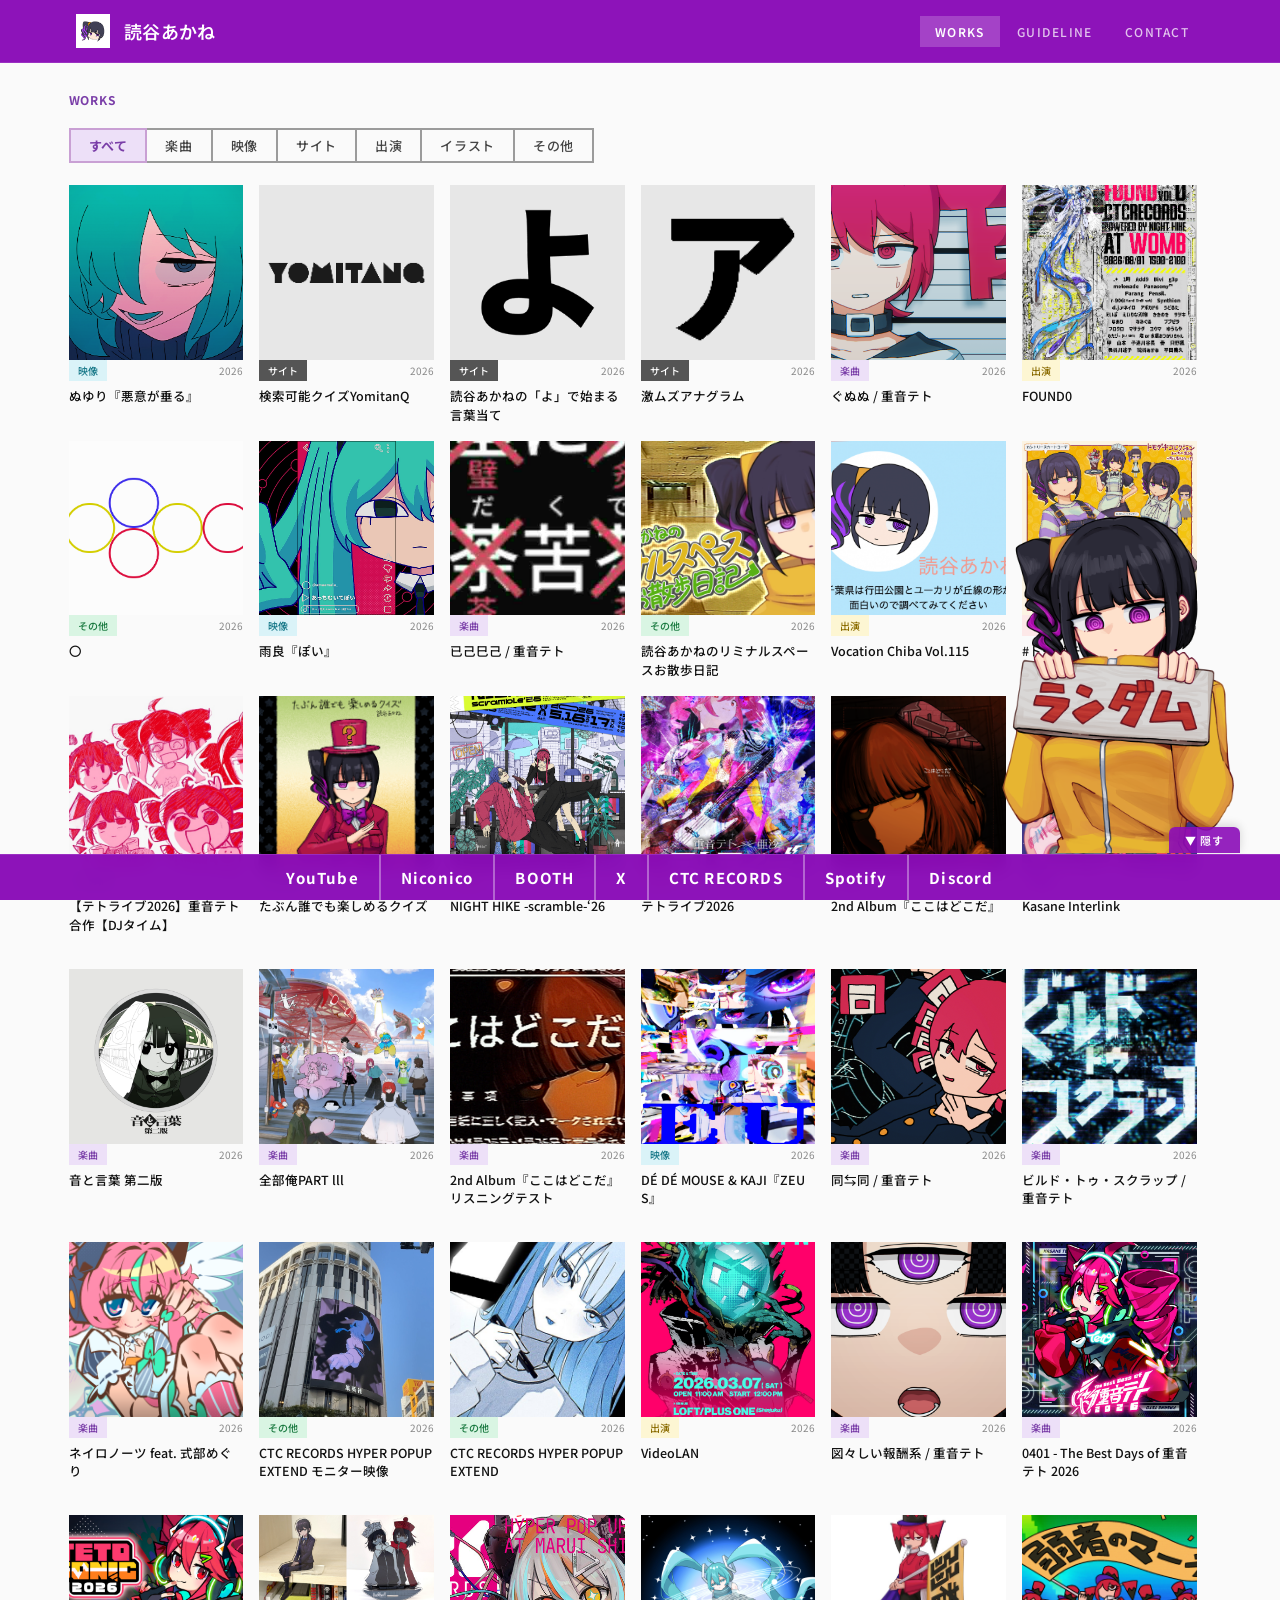
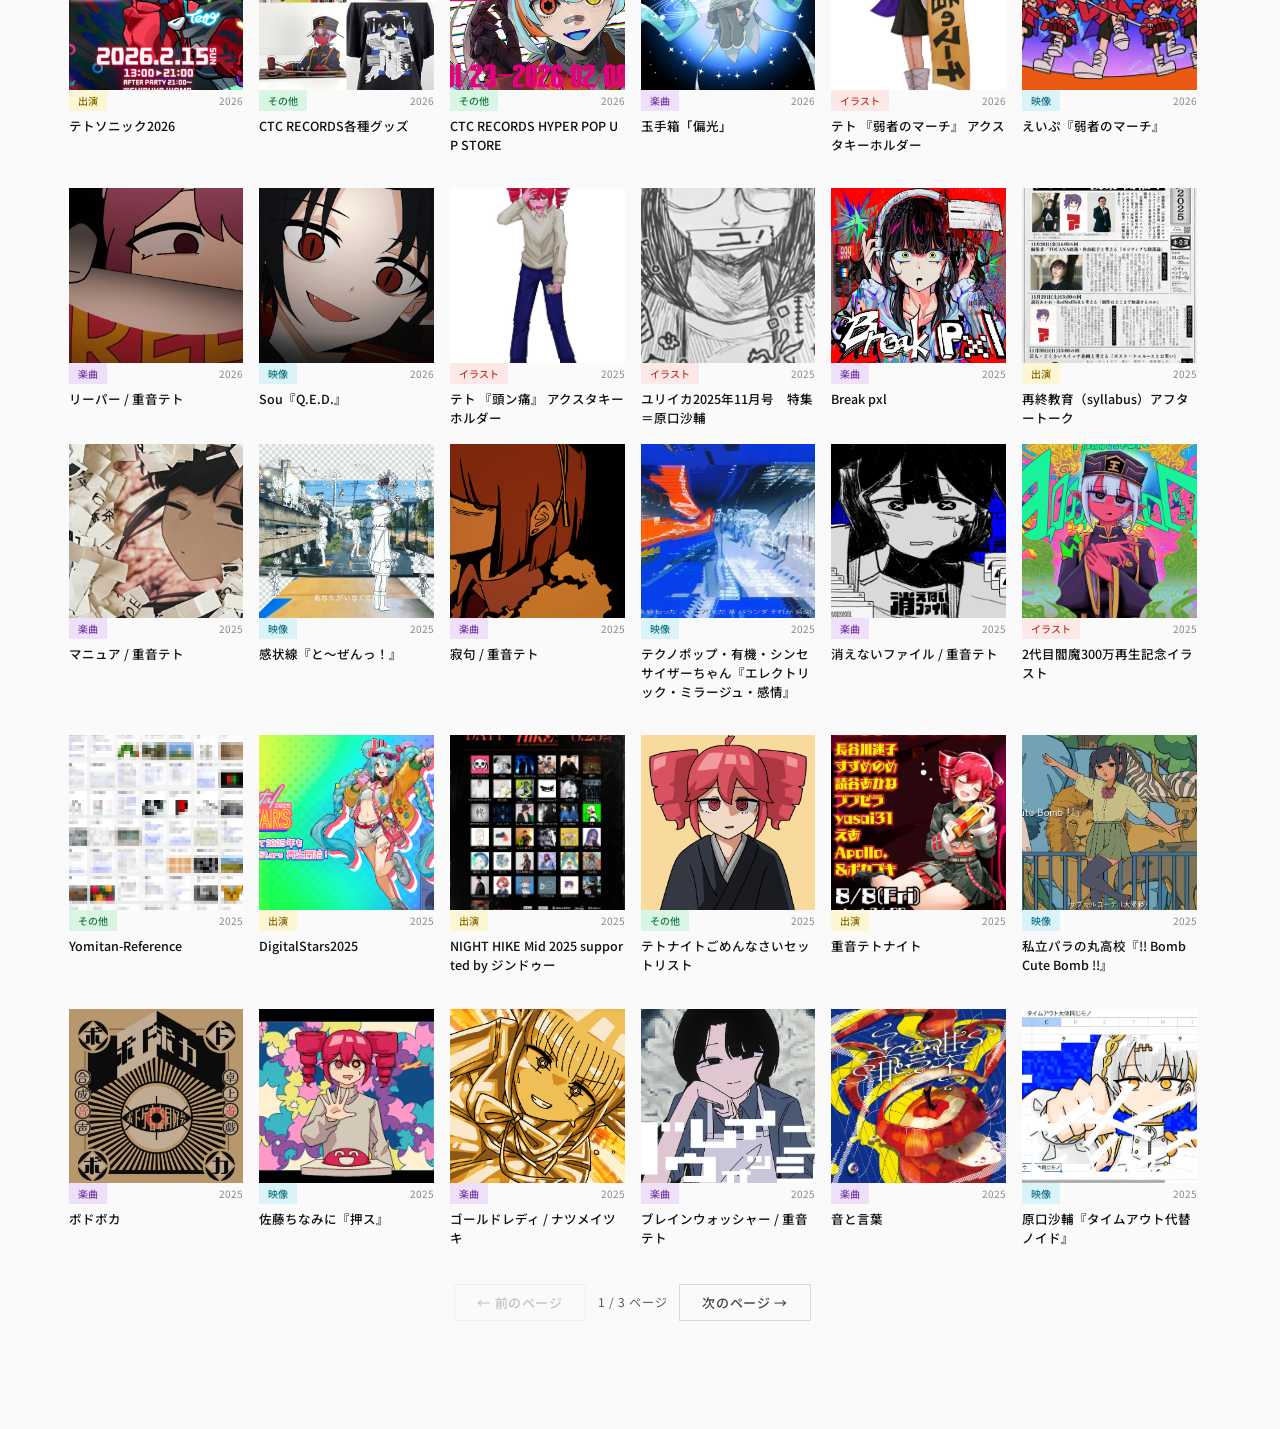
==== commit 0eadeed2: "スクロールバーによる表示ずれの解消、タグ群・ボックスの枠線を太く濃く - html に scrollbar-gutter: stable を指定し、スクロールバーの有無でレイアウトがずれないように -" ====
--- a/index.html
+++ b/index.html
@@ -28,6 +28,8 @@
       --fg: #111111;
       --mid: #555;
       --soft: #d8d8d8;
+      /* 四角形ボックス・タグ群の枠線色（--soft より濃い） */
+      --frame: #9b9b9b;
       --accent: #c9a0d4;
       --tag-bg: #ede0f8;
       --tag-fg: #7a3ea8;
@@ -57,7 +59,8 @@
     }
 
     *, *::before, *::after { box-sizing: border-box; margin: 0; padding: 0; }
-    html { scroll-behavior: smooth; }
+    /* スクロールバーの有無でレイアウトがずれないよう、バー分の幅を常に確保 */
+    html { scroll-behavior: smooth; scrollbar-gutter: stable; }
 
     body {
       background: var(--bg);
@@ -238,9 +241,9 @@
       letter-spacing: 0.05em;
       padding: 6px 18px;
       border-radius: 0;
-      border: 1px solid var(--soft);
-      /* 隣接ボタンと枠線を1pxで共有してくっつける */
-      margin: 0 -1px -1px 0;
+      border: 2px solid var(--frame);
+      /* 隣接ボタンと枠線(2px)を共有してくっつける */
+      margin: 0 -2px -2px 0;
       position: relative;
       background: transparent;
       color: #444;
@@ -395,7 +398,7 @@
 
     /* ========== CONTACT 四角枠ボックス ========== */
     .contact-box {
-      border: 1px solid var(--soft);
+      border: 2px solid var(--frame);
       background: #fff;
       margin-bottom: 28px;
     }
@@ -405,7 +408,7 @@
 
     /* ========== CONTACT インフォ・アコーディオン（ボックス下部に接続） ========== */
     .contact-info-accordion { display: flex; flex-direction: column; }
-    .contact-info-details { border-top: 1px solid var(--soft); }
+    .contact-info-details { border-top: 2px solid var(--frame); }
     .contact-info-summary {
       display: flex;
       align-items: center;
@@ -455,7 +458,7 @@
     .gl-hero-text { font-size: 28px; font-weight: 700; line-height: 1.5; color: var(--fg); margin-bottom: 6px; }
     .gl-section { margin-bottom: 28px; }
     .gl-section.gl-box {
-      border: 1px solid var(--soft);
+      border: 2px solid var(--frame);
       background: #fff;
       padding: 22px 24px;
     }
@@ -471,8 +474,8 @@
     .gl-tag-chip:hover { opacity: 0.8; transform: translateY(-1px); }
 
     /* Q&A アコーディオン */
-    .qa-list { display: flex; flex-direction: column; border: 1px solid var(--soft); }
-    .qa-item { border-top: 1px solid var(--soft); }
+    .qa-list { display: flex; flex-direction: column; border: 2px solid var(--frame); }
+    .qa-item { border-top: 2px solid var(--frame); }
     .qa-item:first-child { border-top: none; }
     .qa-question { width: 100%; text-align: left; background: none; border: none; font-family: 'Noto Sans JP', sans-serif; font-size: 14px; font-weight: 500; color: var(--fg); padding: 14px 16px; cursor: pointer; display: flex; align-items: flex-start; gap: 10px; transition: background 0.15s; line-height: 1.6; }
     .qa-question:hover { background: #f2ecf8; }
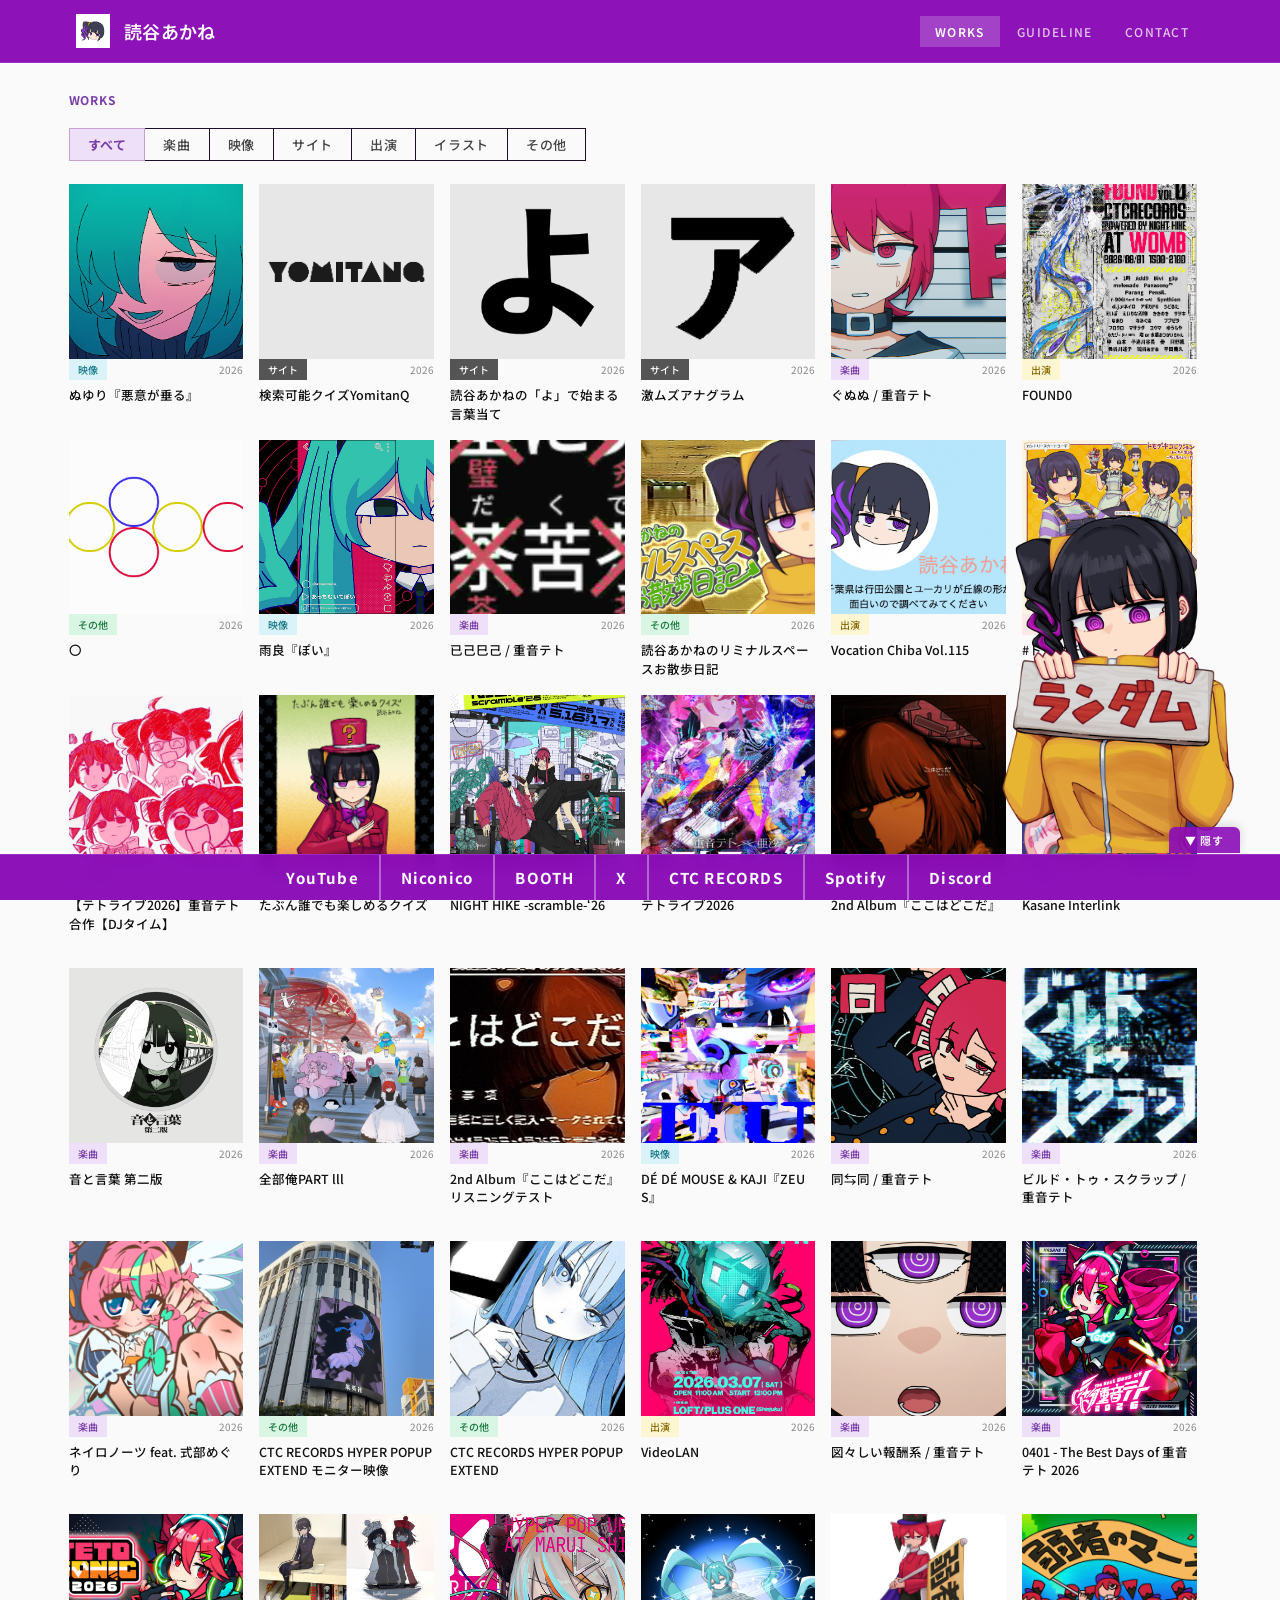
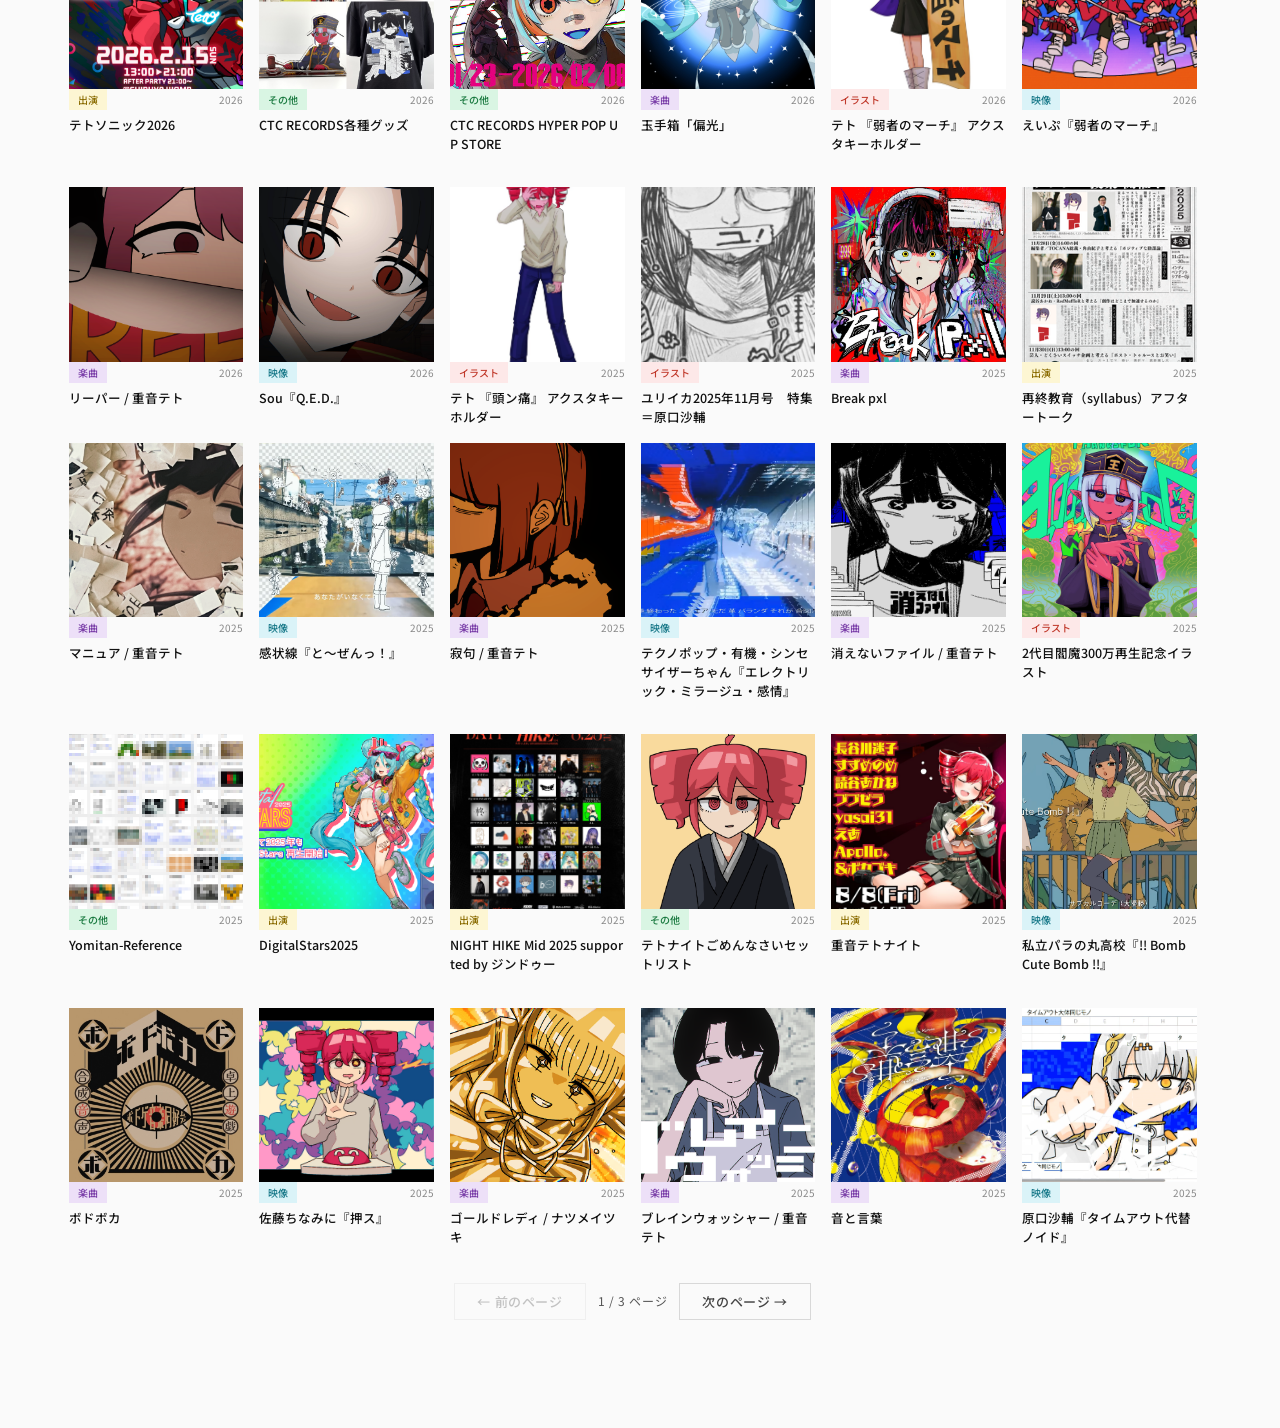
==== commit f7ee8825: "枠線の太さを1pxに戻し、色を黒に近い濃い紫に変更 - タグ(フィルター)・GUIDELINE/CONTACTの四角形の枠線を 1px に戻し、色を #1c0f2b に変更 - 「二次創作ガイドライン" ====
--- a/index.html
+++ b/index.html
@@ -28,8 +28,8 @@
       --fg: #111111;
       --mid: #555;
       --soft: #d8d8d8;
-      /* 四角形ボックス・タグ群の枠線色（--soft より濃い） */
-      --frame: #9b9b9b;
+      /* 四角形ボックス・タグ群・見出し区切り線の色（黒に近い濃い紫） */
+      --frame: #1c0f2b;
       --accent: #c9a0d4;
       --tag-bg: #ede0f8;
       --tag-fg: #7a3ea8;
@@ -241,9 +241,9 @@
       letter-spacing: 0.05em;
       padding: 6px 18px;
       border-radius: 0;
-      border: 2px solid var(--frame);
-      /* 隣接ボタンと枠線(2px)を共有してくっつける */
-      margin: 0 -2px -2px 0;
+      border: 1px solid var(--frame);
+      /* 隣接ボタンと枠線(1px)を共有してくっつける */
+      margin: 0 -1px -1px 0;
       position: relative;
       background: transparent;
       color: #444;
@@ -398,7 +398,7 @@
 
     /* ========== CONTACT 四角枠ボックス ========== */
     .contact-box {
-      border: 2px solid var(--frame);
+      border: 1px solid var(--frame);
       background: #fff;
       margin-bottom: 28px;
     }
@@ -408,7 +408,7 @@
 
     /* ========== CONTACT インフォ・アコーディオン（ボックス下部に接続） ========== */
     .contact-info-accordion { display: flex; flex-direction: column; }
-    .contact-info-details { border-top: 2px solid var(--frame); }
+    .contact-info-details { border-top: 1px solid var(--frame); }
     .contact-info-summary {
       display: flex;
       align-items: center;
@@ -458,11 +458,11 @@
     .gl-hero-text { font-size: 28px; font-weight: 700; line-height: 1.5; color: var(--fg); margin-bottom: 6px; }
     .gl-section { margin-bottom: 28px; }
     .gl-section.gl-box {
-      border: 2px solid var(--frame);
+      border: 1px solid var(--frame);
       background: #fff;
       padding: 22px 24px;
     }
-    .gl-heading { font-size: 16px; font-weight: 700; letter-spacing: 0.04em; color: var(--tag-fg); margin-bottom: 14px; padding-bottom: 8px; border-bottom: 1px solid var(--soft); }
+    .gl-heading { font-size: 16px; font-weight: 700; letter-spacing: 0.04em; color: var(--tag-fg); margin-bottom: 14px; padding-bottom: 8px; border-bottom: 1px solid var(--frame); }
     .gl-body { font-size: 14.5px; font-weight: 400; line-height: 1.65; color: var(--fg); margin-bottom: 6px; }
     .gl-body a { color: var(--tag-fg); text-decoration: none; border-bottom: 1px solid var(--accent); transition: opacity 0.2s; }
     .gl-body a:hover { opacity: 0.7; }
@@ -474,8 +474,8 @@
     .gl-tag-chip:hover { opacity: 0.8; transform: translateY(-1px); }
 
     /* Q&A アコーディオン */
-    .qa-list { display: flex; flex-direction: column; border: 2px solid var(--frame); }
-    .qa-item { border-top: 2px solid var(--frame); }
+    .qa-list { display: flex; flex-direction: column; border: 1px solid var(--frame); }
+    .qa-item { border-top: 1px solid var(--frame); }
     .qa-item:first-child { border-top: none; }
     .qa-question { width: 100%; text-align: left; background: none; border: none; font-family: 'Noto Sans JP', sans-serif; font-size: 14px; font-weight: 500; color: var(--fg); padding: 14px 16px; cursor: pointer; display: flex; align-items: flex-start; gap: 10px; transition: background 0.15s; line-height: 1.6; }
     .qa-question:hover { background: #f2ecf8; }
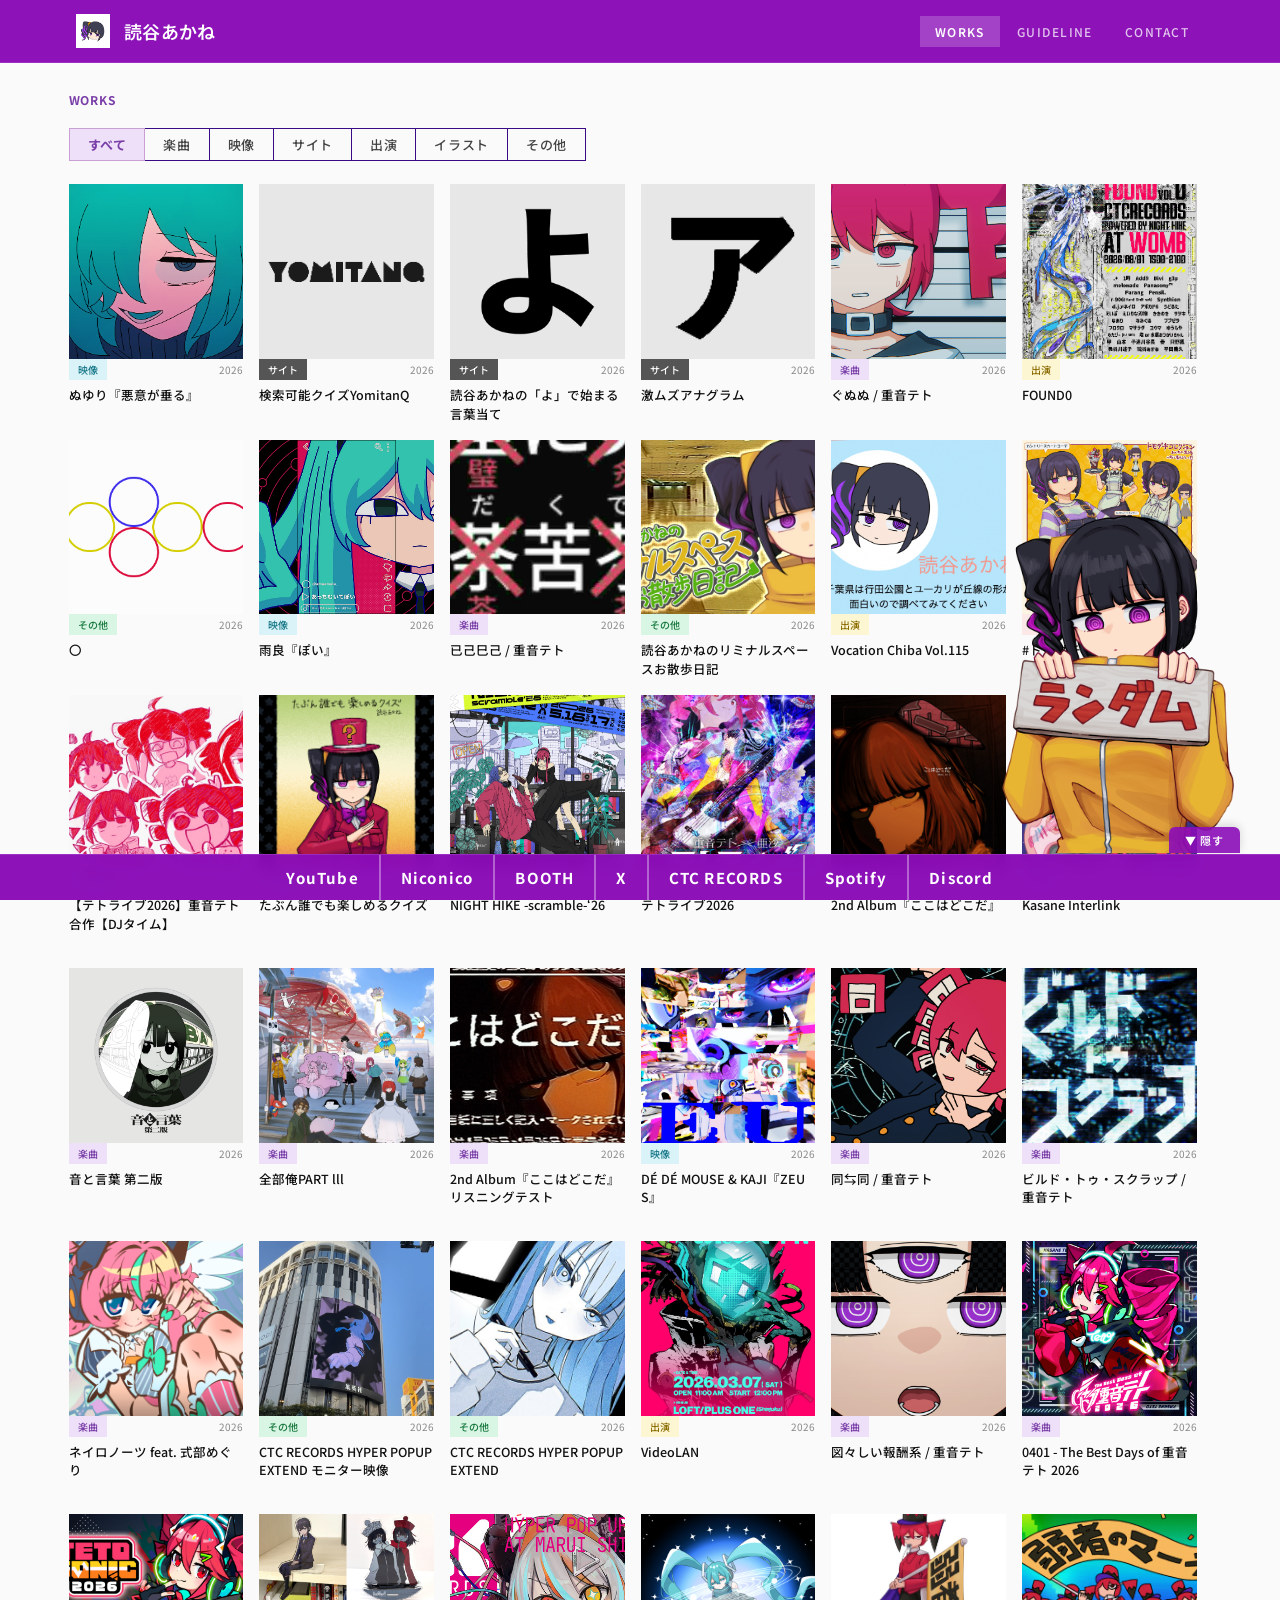
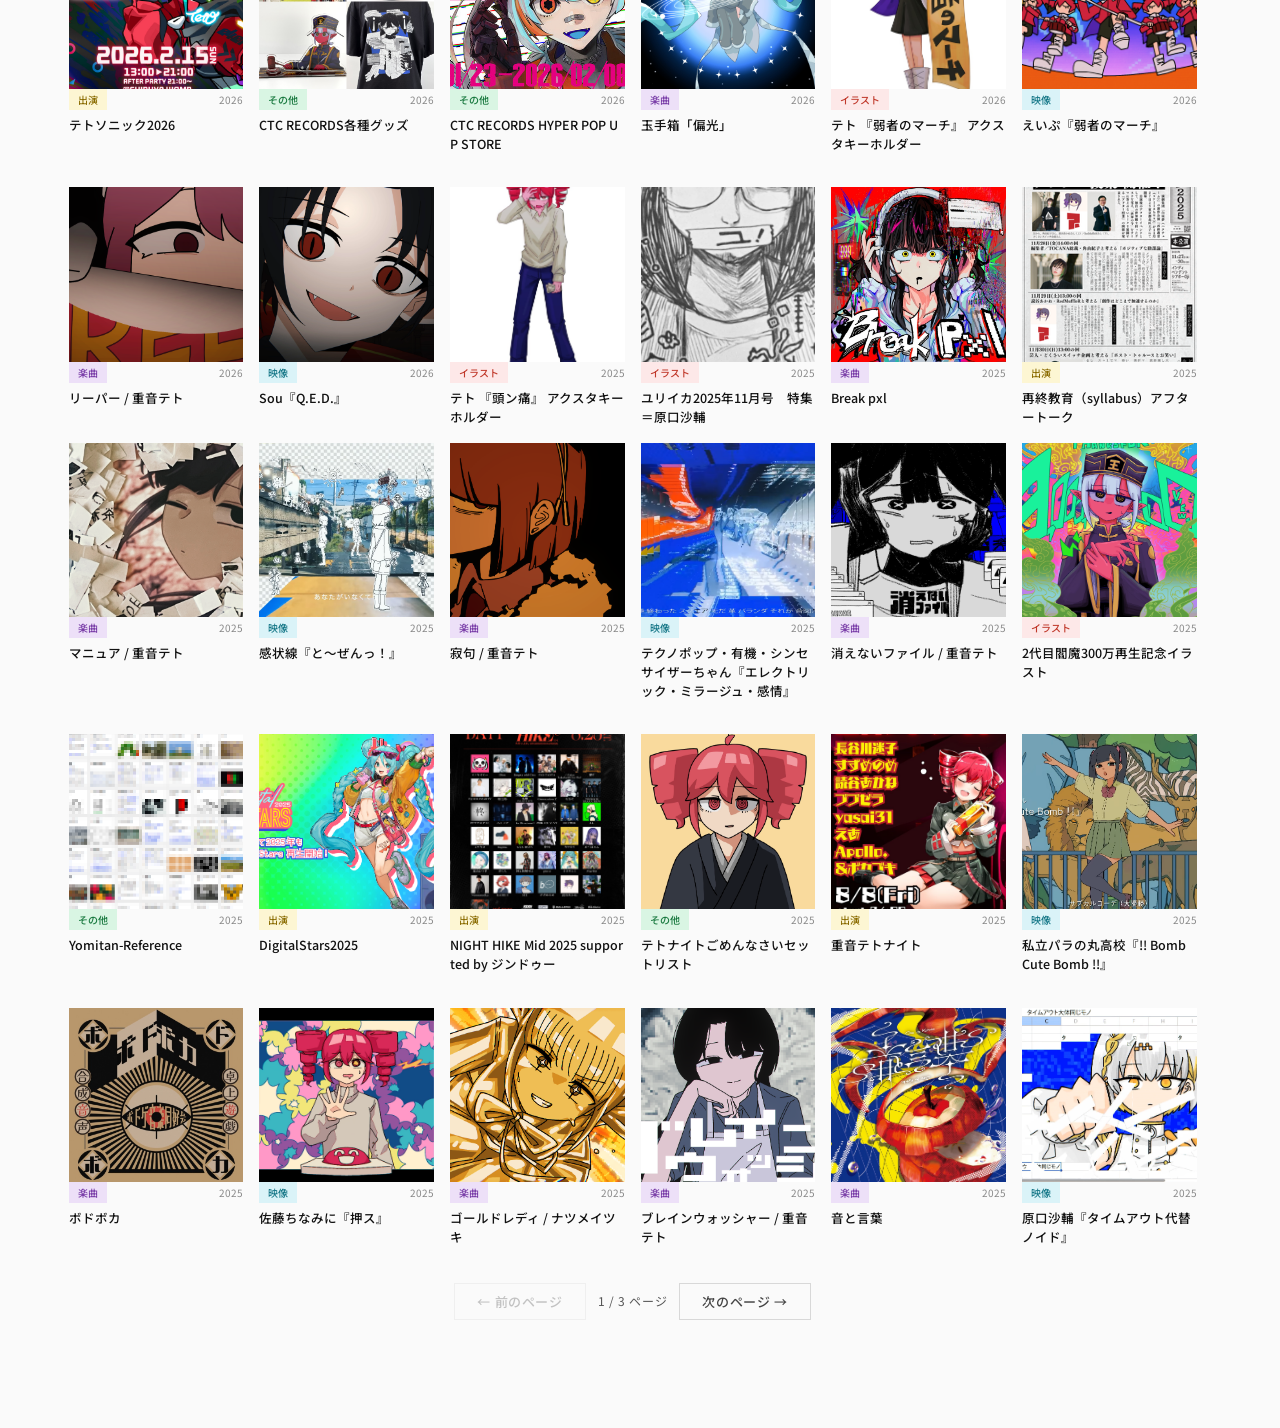
==== commit 429ba56d: "線の色を #390b85 に変更し、URLs/Logの下線・URLs一覧の枠にも適用 - 共通の枠線色 --frame を #390b85 に変更 - CONTACT の「URLs」「Log」見出し下" ====
--- a/index.html
+++ b/index.html
@@ -28,8 +28,8 @@
       --fg: #111111;
       --mid: #555;
       --soft: #d8d8d8;
-      /* 四角形ボックス・タグ群・見出し区切り線の色（黒に近い濃い紫） */
-      --frame: #1c0f2b;
+      /* 四角形ボックス・タグ群・見出し区切り線の色（濃い紫） */
+      --frame: #390b85;
       --accent: #c9a0d4;
       --tag-bg: #ede0f8;
       --tag-fg: #7a3ea8;
@@ -771,7 +771,7 @@
       align-items: center;
       gap: 6px;
       padding-bottom: 8px;
-      border-bottom: 1px solid var(--soft);
+      border-bottom: 1px solid var(--frame);
       width: 100%;
     }
     .contact-urls-summary::-webkit-details-marker { display: none; }
@@ -799,7 +799,7 @@
       letter-spacing: 0.04em;
       color: var(--tag-fg);
       background: var(--tag-bg);
-      border: 1px solid var(--accent);
+      border: 1px solid var(--frame);
       margin: 0 -1px -1px 0;
       padding: 10px 18px;
       text-decoration: none;
@@ -808,7 +808,6 @@
     }
     .contact-url-btn:hover {
       background: var(--tag-fg);
-      border-color: var(--tag-fg);
       color: #fff;
       z-index: 1;
     }
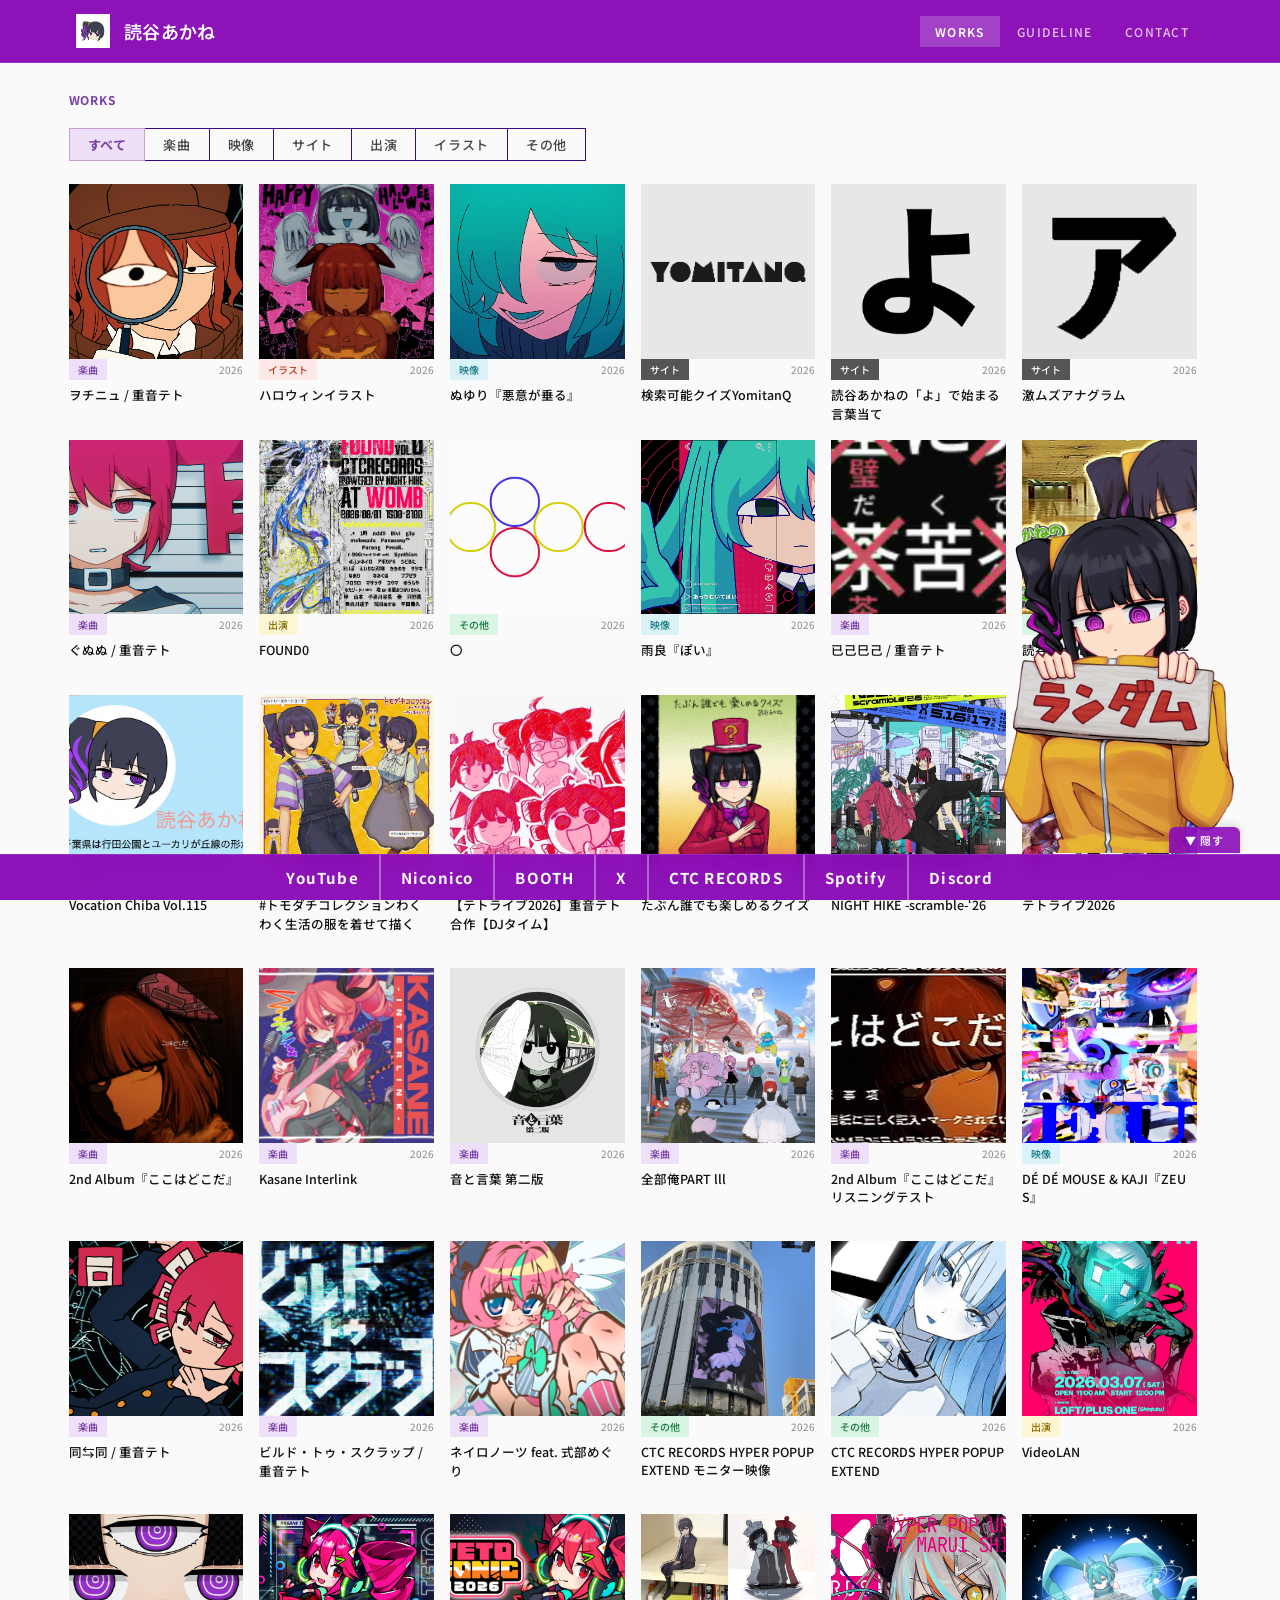
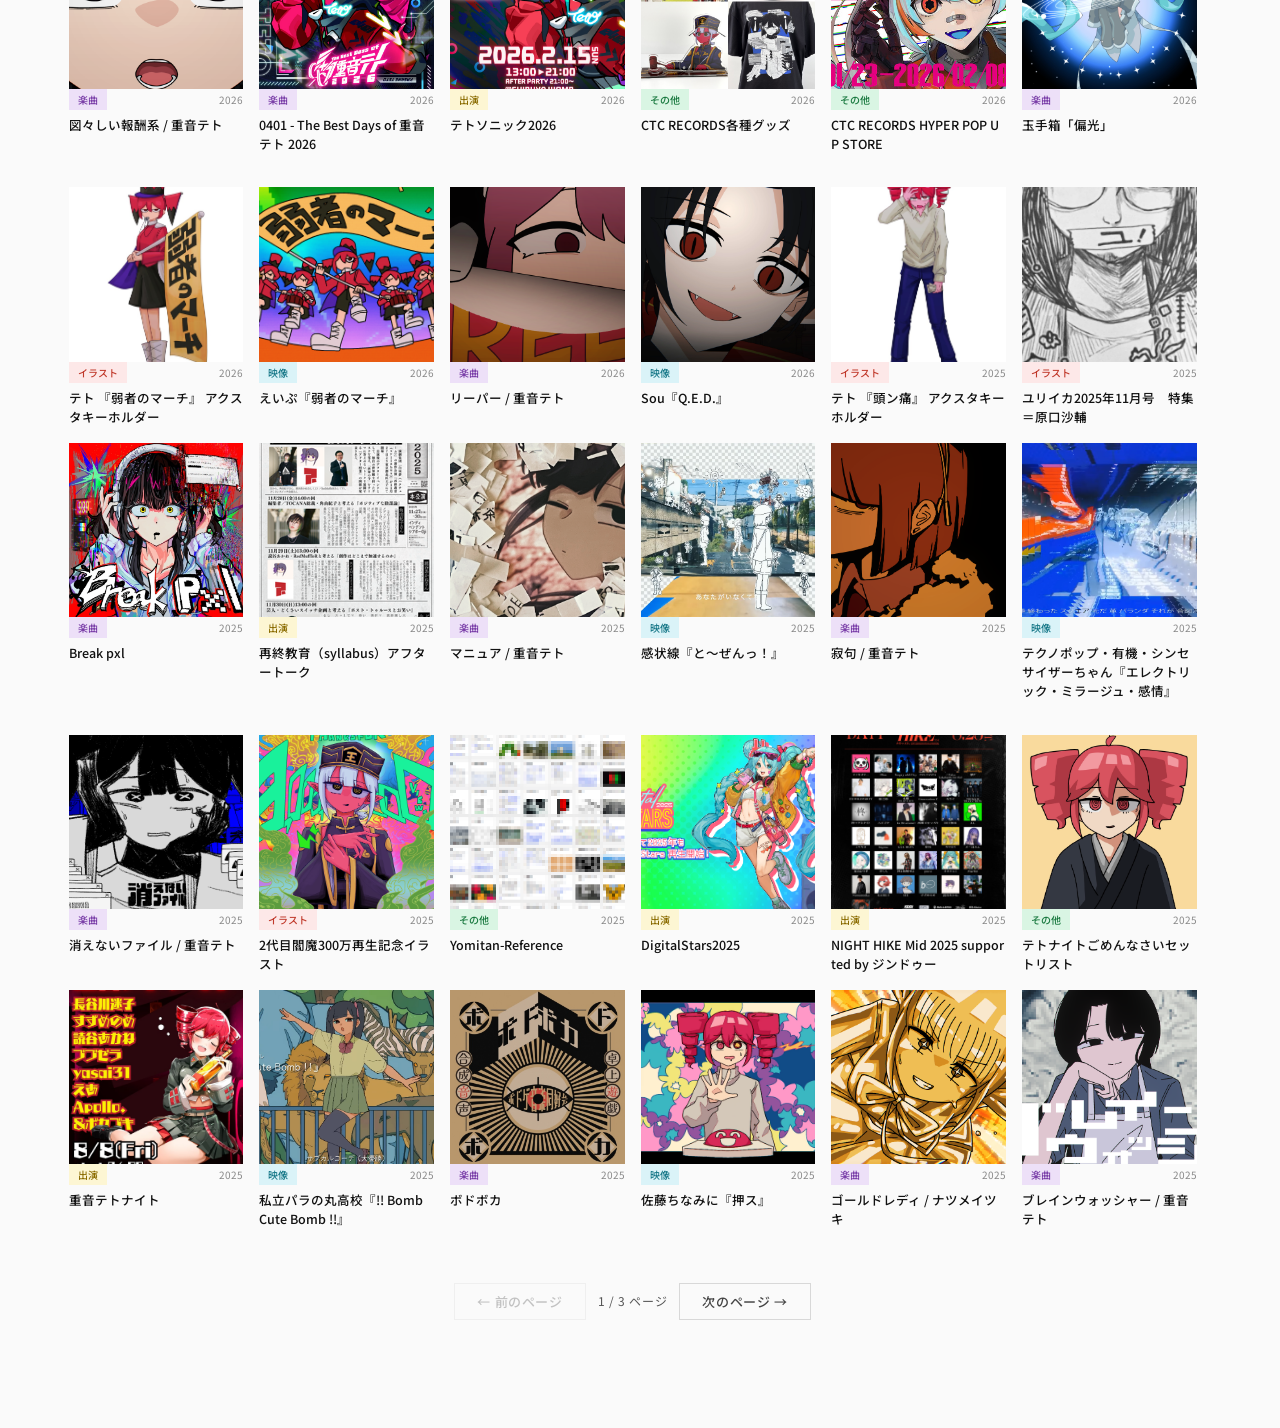
==== commit 3f43035c: "CONTACTのプルダウン: ホバー時の背景色を文字色(濃い紫)に変更 Co-Authored-By: Claude Sonnet 5.5 <noreply@anthropic.com>" ====
--- a/index.html
+++ b/index.html
@@ -435,7 +435,7 @@
       transition: transform 0.2s;
     }
     .contact-info-details[open] .contact-info-summary::after { transform: rotate(180deg); }
-    .contact-info-summary:hover { background: var(--accent); color: #fff; }
+    .contact-info-summary:hover { background: var(--tag-fg); color: #fff; }
     .contact-info-body {
       font-size: 13.5px;
       font-weight: 400;
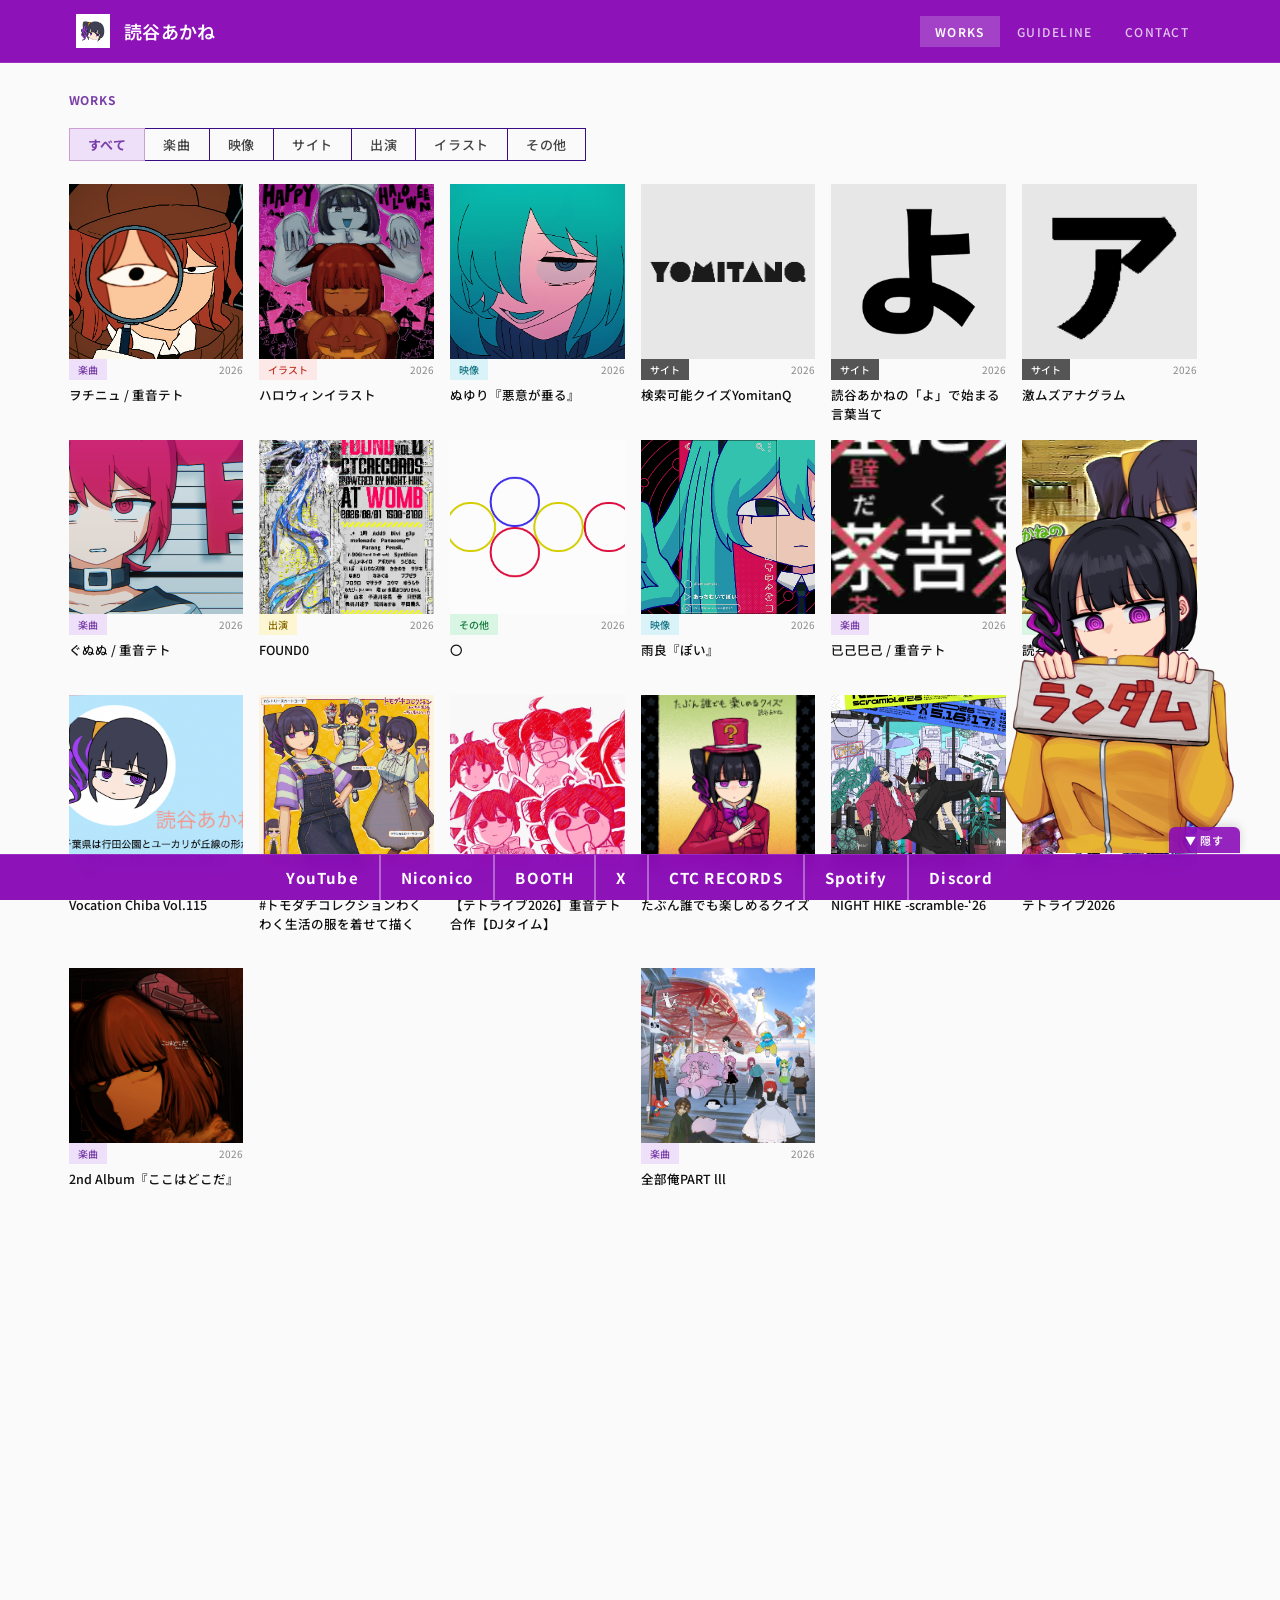
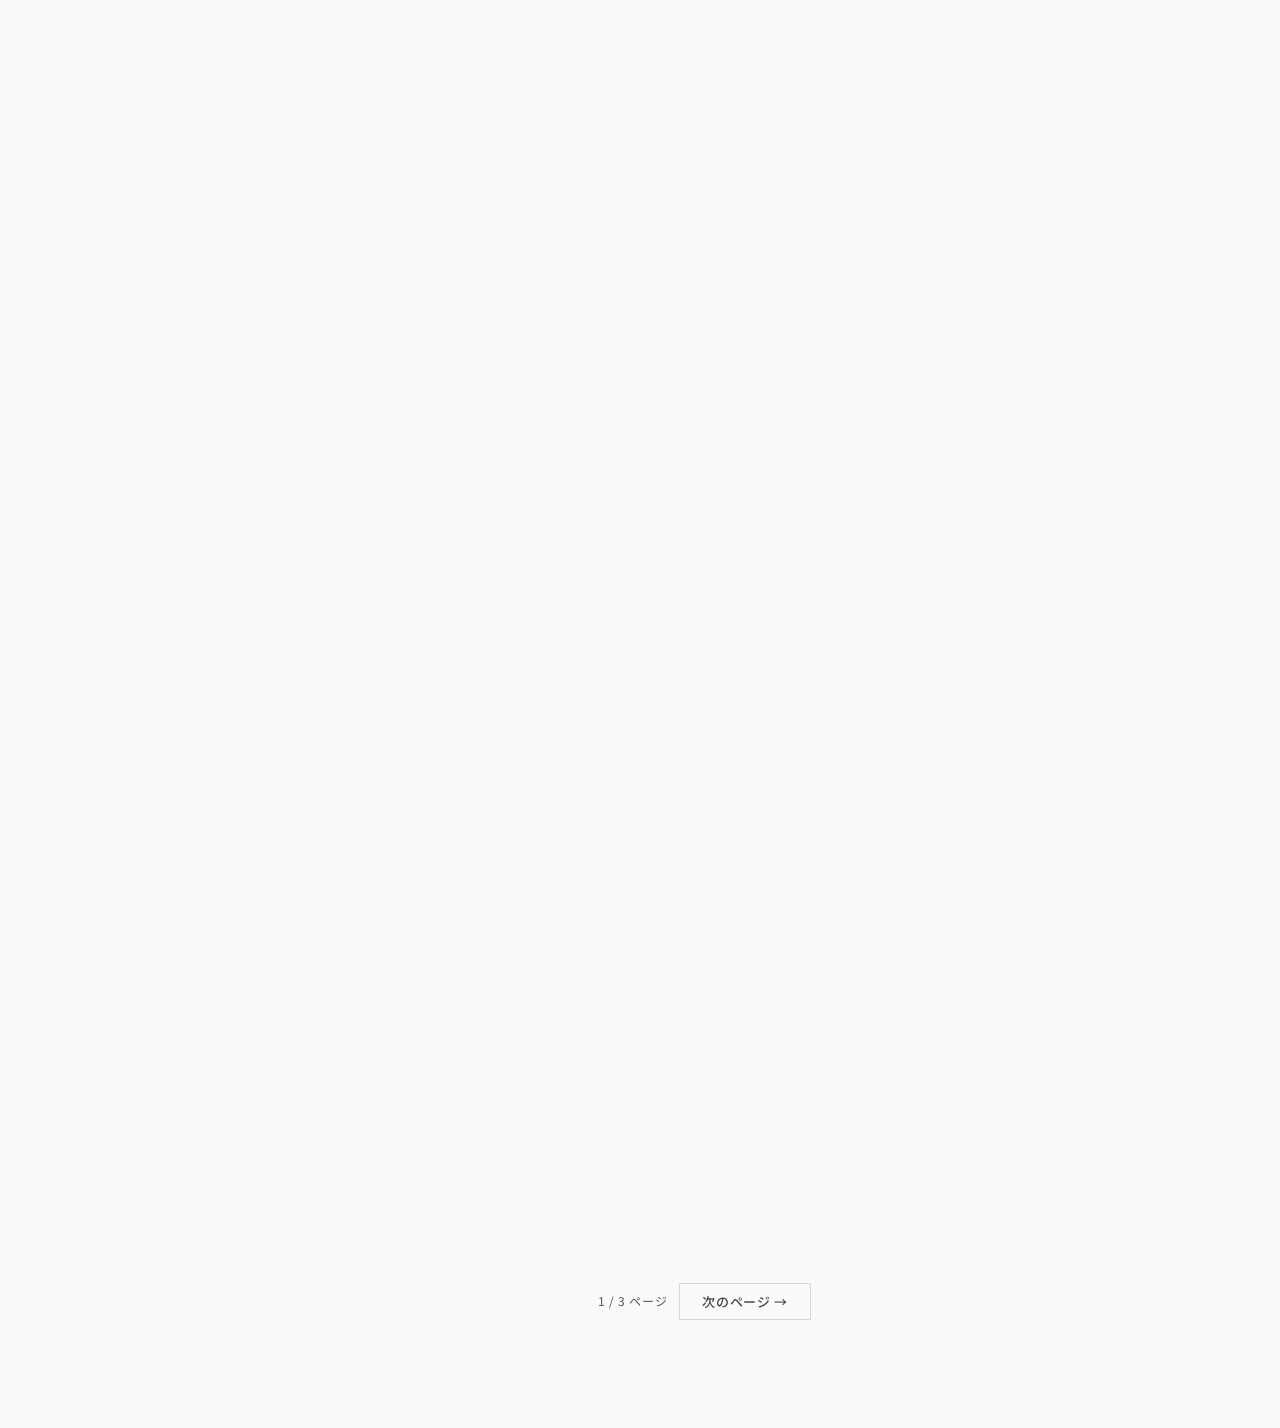
==== commit 006fd1f4: "URLsのホバー色をプルダウンと統一し、ホバー時のちらつきを解消 - URLボタン: .static-page a の opacity ホバー(0.7)と下線色(旧アクセント色)に上書きされていたため" ====
--- a/index.html
+++ b/index.html
@@ -424,7 +424,7 @@
       cursor: pointer;
       user-select: none;
       list-style: none;
-      transition: background 0.15s, color 0.15s;
+      /* ホバー色は遷移なしで即時切替（遷移中に文字が背景に溶けてちらつくため） */
     }
     .contact-info-summary::-webkit-details-marker { display: none; }
     .contact-info-summary::after {
@@ -787,7 +787,9 @@
       flex-wrap: wrap;
       margin-top: 16px;
     }
-    .contact-url-btn {
+    /* ※ 汎用の `.static-page a`（下線・opacity ホバー）より詳細度を上げて上書きする。
+       ホバーは背景・文字色を遷移なしで切り替える（遷移中に文字が背景に溶けてちらつくため）。 */
+    .static-page .contact-url-btn {
       display: flex;
       align-items: center;
       justify-content: center;
@@ -803,12 +805,13 @@
       margin: 0 -1px -1px 0;
       padding: 10px 18px;
       text-decoration: none;
-      transition: background 0.15s, color 0.15s;
+      transition: none;
       white-space: nowrap;
     }
-    .contact-url-btn:hover {
+    .static-page .contact-url-btn:hover {
       background: var(--tag-fg);
       color: #fff;
+      opacity: 1;
       z-index: 1;
     }
     .contact-log-list {
